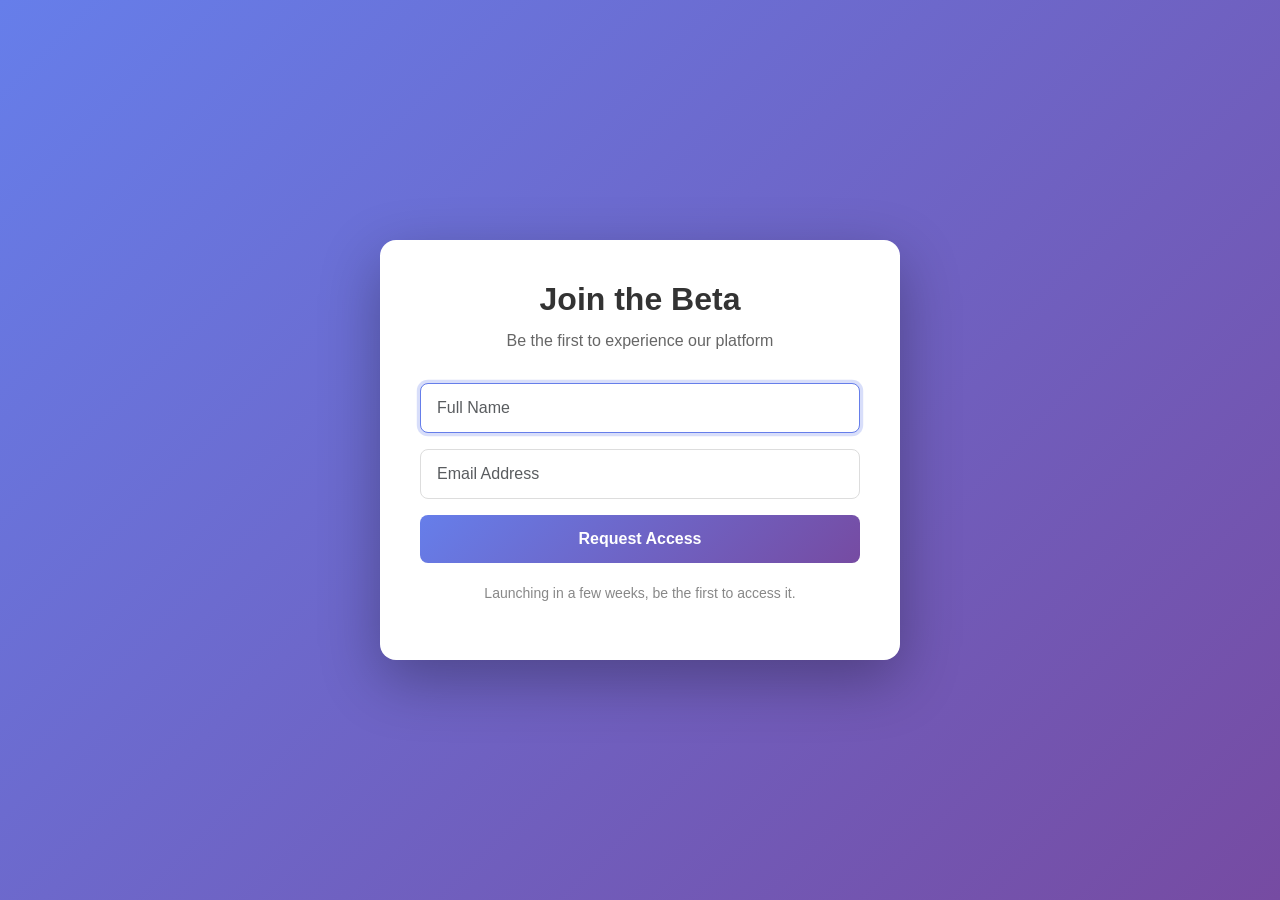
==== index.html @ 766ef3e8 "added the ability to submit a form" ====
<!DOCTYPE html>
<html lang="en">
<head>
    <meta charset="UTF-8">
    <meta name="viewport" content="width=device-width, initial-scale=1.0">
    <title>Join Beta - Xokoro</title>
    
    <!-- Bootstrap CSS CDN -->
    <link href="https://cdn.jsdelivr.net/npm/bootstrap@5.3.2/dist/css/bootstrap.min.css" rel="stylesheet" integrity="sha384-T3c6CoIi6uLrA9TneNEoa7RxnatzjcDSCmG1MXxSR1GAsXEV/Dwwykc2MPK8M2HN" crossorigin="anonymous">
    
    <!-- Custom SCSS (compile to CSS first) -->
    <link href="scss/xokoro.css" rel="stylesheet">
</head>
<body>
    <div class="subscription-container">
        <div class="subscription-header">
            <h1>Join the Beta</h1>
            <p>Be the first to experience our platform</p>
        </div>
        
        <!-- Form Section -->
        <div id="formSection">
            <form id="subscriptionForm">
                <div class="mb-3">
                    <input 
                        type="text" 
                        class="form-control" 
                        id="fullName" 
                        name="fullName" 
                        placeholder="Full Name" 
                        required
                        aria-label="Full name">
                </div>
                
                <div class="mb-3">
                    <input 
                        type="email" 
                        class="form-control" 
                        id="email" 
                        name="email" 
                        placeholder="Email Address" 
                        required
                        aria-label="Email address">
                </div>
                
                <!-- Hidden fields for derived data -->
                <input type="hidden" id="location" name="location" value="Unknown">
                <input type="hidden" id="browser" name="browser" value="">
                <input type="hidden" id="device" name="device" value="">
                
                <button type="submit" class="btn btn-primary" id="submitBtn">
                    <span id="btnText">Request Access</span>
                    <span id="btnSpinner" class="spinner-border spinner-border-sm d-none" role="status" aria-hidden="true"></span>
                </button>
                
                <p class="hint">Launching in a few weeks, be the first to access it.</p>
            </form>
        </div>
        
        <!-- Success Message Section -->
        <div id="successSection" class="success-message">
            <h2>✓ You're In!</h2>
            <p>Thanks for joining the beta. We'll send you an email when we launch.</p>
        </div>
    </div>

    <!-- Bootstrap Bundle JS CDN -->
    <script src="https://cdn.jsdelivr.net/npm/bootstrap@5.3.2/dist/js/bootstrap.bundle.min.js" integrity="sha384-C6RzsynM9kWDrMNeT87bh95OGNyZPhcTNXj1NW7RuBCsyN/o0jlpcV8Qyq46cDfL" crossorigin="anonymous"></script>
    
    <!-- Custom JS -->
    <script src="js/subscription.js"></script>
</body>
</html>
---- scss/xokoro.css ----
body {
  font-family: -apple-system, BlinkMacSystemFont, "Segoe UI", Roboto, "Helvetica Neue", Arial, sans-serif;
  background: linear-gradient(135deg, #667eea 0%, #764ba2 100%);
  min-height: 100vh;
  display: flex;
  align-items: center;
  justify-content: center;
  padding: 20px;
}

.subscription-container {
  background: #fff;
  border-radius: 16px;
  box-shadow: 0 20px 60px rgba(0, 0, 0, 0.3);
  max-width: 520px;
  width: 100%;
  padding: 40px;
}

.subscription-header {
  text-align: center;
  margin-bottom: 30px;
}
.subscription-header h1 {
  font-size: 32px;
  font-weight: 700;
  margin-bottom: 10px;
  color: #333;
}
.subscription-header p {
  color: #666;
  font-size: 16px;
}

.form-control {
  padding: 12px 16px;
  font-size: 16px;
  border-radius: 8px;
  border: 1px solid #ddd;
  transition: border-color 0.2s;
}
.form-control:focus {
  border-color: #667eea;
  box-shadow: 0 0 0 0.2rem rgba(102, 126, 234, 0.25);
}

.btn-primary {
  background: linear-gradient(135deg, #667eea 0%, #764ba2 100%);
  border: none;
  padding: 12px 24px;
  font-size: 16px;
  font-weight: 600;
  border-radius: 8px;
  width: 100%;
  transition: transform 0.2s, box-shadow 0.2s;
}
.btn-primary:hover {
  transform: translateY(-2px);
  box-shadow: 0 10px 20px rgba(102, 126, 234, 0.3);
  background: linear-gradient(135deg, #667eea 0%, #764ba2 100%);
}
.btn-primary:disabled {
  opacity: 0.6;
  transform: none;
}

.hint {
  text-align: center;
  color: #888;
  font-size: 14px;
  margin-top: 20px;
}

.success-message {
  display: none;
  text-align: center;
  padding: 20px;
}
.success-message.show {
  display: block;
}
.success-message h2 {
  color: #28a745;
  font-size: 28px;
  margin-bottom: 10px;
}
.success-message p {
  color: #666;
  font-size: 16px;
}

.spinner-border-sm {
  width: 1rem;
  height: 1rem;
  border-width: 0.15em;
}

/*# sourceMappingURL=xokoro.css.map */
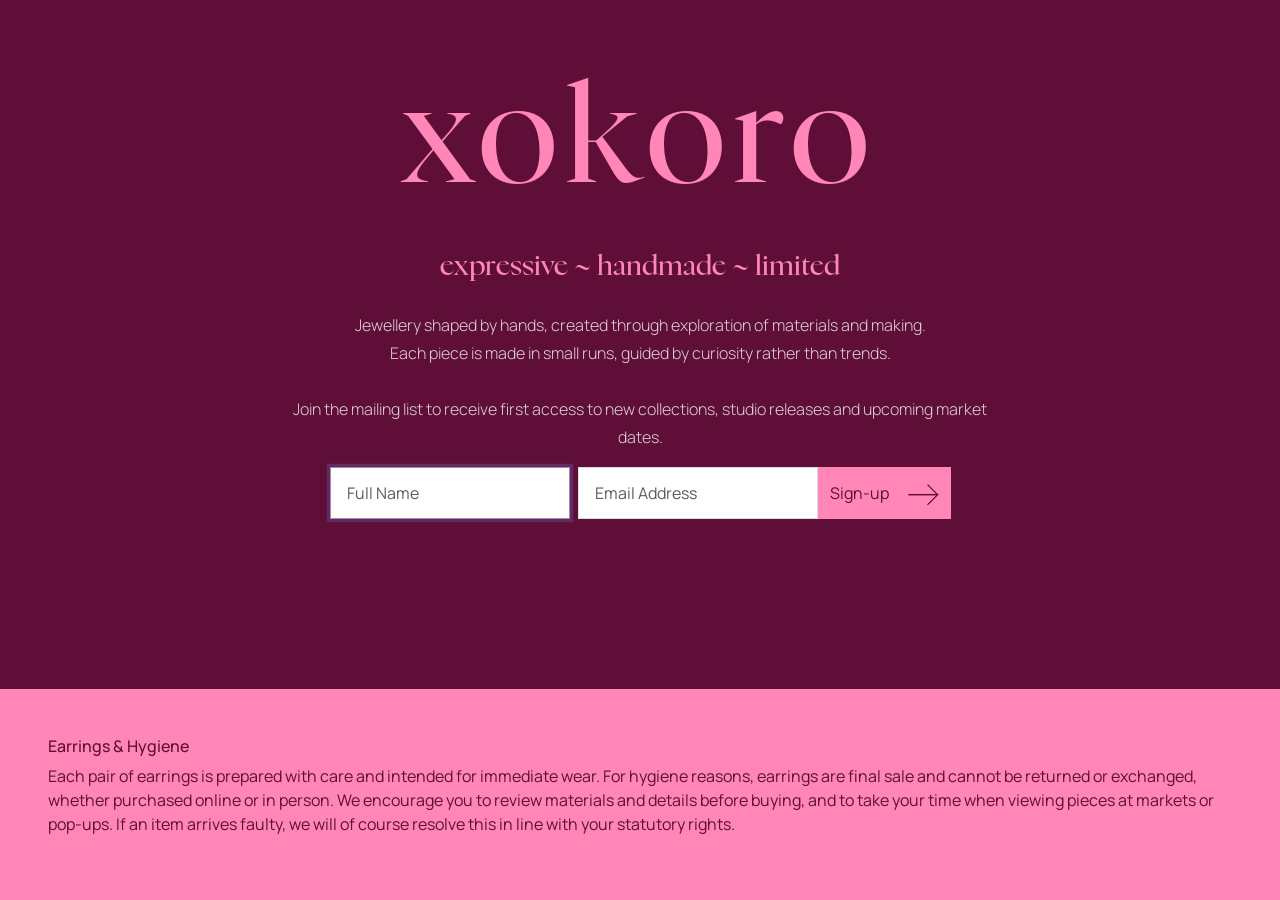
==== commit 81a09e75: "Xokoro.com Waiting List" ====
--- a/index.html
+++ b/index.html
@@ -4,70 +4,97 @@
     <meta charset="UTF-8">
     <meta name="viewport" content="width=device-width, initial-scale=1.0">
     <title>Join Beta - Xokoro</title>
-    
+
     <!-- Bootstrap CSS CDN -->
-    <link href="https://cdn.jsdelivr.net/npm/bootstrap@5.3.2/dist/css/bootstrap.min.css" rel="stylesheet" integrity="sha384-T3c6CoIi6uLrA9TneNEoa7RxnatzjcDSCmG1MXxSR1GAsXEV/Dwwykc2MPK8M2HN" crossorigin="anonymous">
-    
+    <!--    <link href="https://cdn.jsdelivr.net/npm/bootstrap@5.3.2/dist/css/bootstrap.min.css" rel="stylesheet" integrity="sha384-T3c6CoIi6uLrA9TneNEoa7RxnatzjcDSCmG1MXxSR1GAsXEV/Dwwykc2MPK8M2HN" crossorigin="anonymous">-->
+
     <!-- Custom SCSS (compile to CSS first) -->
     <link href="scss/xokoro.css" rel="stylesheet">
 </head>
 <body>
-    <div class="subscription-container">
-        <div class="subscription-header">
-            <h1>Join the Beta</h1>
-            <p>Be the first to experience our platform</p>
+<div class="content">
+
+
+    <div class="info-form d-flex flex-column align-items-center">
+        <div class="info-group">
+            <h1 class="title">xokoro</h1>
+            <h3 class="subtitle">expressive ~ handmade ~ limited</h3>
+            <p class="lead">
+                Jewellery shaped by hands, created through exploration of materials and making.
+                <br> Each piece is made in small runs, guided by curiosity rather than trends.
+                <br>
+                <br>
+                Join the mailing list to receive first access to new collections, studio releases and upcoming
+                market dates.
+            </p>
         </div>
-        
+
         <!-- Form Section -->
         <div id="formSection">
-            <form id="subscriptionForm">
-                <div class="mb-3">
-                    <input 
-                        type="text" 
-                        class="form-control" 
-                        id="fullName" 
-                        name="fullName" 
-                        placeholder="Full Name" 
+            <form id="subscriptionForm" class="form-elements">
+                <input
+                        type="text"
+                        class="form-control name-control"
+                        id="fullName"
+                        name="fullName"
+                        placeholder="Full Name"
                         required
                         aria-label="Full name">
+
+                <div class=" email-control">
+                    <input
+                            type="email"
+                            class="form-control"
+                            id="email"
+                            name="email"
+                            placeholder="Email Address"
+                            required
+                            aria-label="Email address">
+                    <button type="submit" class="btn btn-primary" id="submitBtn">
+                        <span id="btnText" class="me-3">Sign-up</span>
+                        <svg width="31" height="22" viewBox="0 0 31 22" fill="none" xmlns="http://www.w3.org/2000/svg">
+                            <path d="M29.6375 10.483H0.5V10.9249H29.6375V10.483Z" fill="#5F0E38" stroke="#5F0E38"/>
+                            <path d="M19.9474 20.707L19.6344 20.3941L29.3244 10.704L19.6344 1.02001L19.9474 0.707031L29.9504 10.704L19.9474 20.707Z" fill="#5F0E38" stroke="#5F0E38"/>
+                        </svg>
+
+                        <span id="btnSpinner" class="spinner-border spinner-border-sm d-none" role="status"
+                              aria-hidden="true"></span>
+                    </button>
                 </div>
-                
-                <div class="mb-3">
-                    <input 
-                        type="email" 
-                        class="form-control" 
-                        id="email" 
-                        name="email" 
-                        placeholder="Email Address" 
-                        required
-                        aria-label="Email address">
-                </div>
-                
+
+
                 <!-- Hidden fields for derived data -->
                 <input type="hidden" id="location" name="location" value="Unknown">
                 <input type="hidden" id="browser" name="browser" value="">
                 <input type="hidden" id="device" name="device" value="">
-                
-                <button type="submit" class="btn btn-primary" id="submitBtn">
-                    <span id="btnText">Request Access</span>
-                    <span id="btnSpinner" class="spinner-border spinner-border-sm d-none" role="status" aria-hidden="true"></span>
-                </button>
-                
-                <p class="hint">Launching in a few weeks, be the first to access it.</p>
+
+
             </form>
-        </div>
-        
-        <!-- Success Message Section -->
-        <div id="successSection" class="success-message">
-            <h2>✓ You're In!</h2>
-            <p>Thanks for joining the beta. We'll send you an email when we launch.</p>
         </div>
     </div>
 
-    <!-- Bootstrap Bundle JS CDN -->
-    <script src="https://cdn.jsdelivr.net/npm/bootstrap@5.3.2/dist/js/bootstrap.bundle.min.js" integrity="sha384-C6RzsynM9kWDrMNeT87bh95OGNyZPhcTNXj1NW7RuBCsyN/o0jlpcV8Qyq46cDfL" crossorigin="anonymous"></script>
-    
-    <!-- Custom JS -->
-    <script src="js/subscription.js"></script>
+    <div class="banner">
+        <h6> Earrings & Hygiene</h6>
+        <p>
+            Each pair of earrings is prepared with care and intended for immediate wear. For hygiene reasons, earrings
+            are final sale and cannot be returned or exchanged, whether purchased online or in person. We encourage you
+            to review materials and details before buying, and to take your time when viewing pieces at markets or
+            pop-ups. If an item arrives faulty, we will of course resolve this in line with your statutory rights.
+        </p>
+    </div>
+
+    <!-- Success Message Section -->
+    <div id="successSection" class="success-message">
+        <h2>✓ You're in!</h2>
+    </div>
+</div>
+
+<!-- Bootstrap Bundle JS CDN -->
+<script src="https://cdn.jsdelivr.net/npm/bootstrap@5.3.2/dist/js/bootstrap.bundle.min.js"
+        integrity="sha384-C6RzsynM9kWDrMNeT87bh95OGNyZPhcTNXj1NW7RuBCsyN/o0jlpcV8Qyq46cDfL"
+        crossorigin="anonymous"></script>
+
+<!-- Custom JS -->
+<script src="js/subscription.js"></script>
 </body>
 </html>
--- a/scss/xokoro.css
+++ b/scss/xokoro.css
@@ -1,64 +1,12086 @@
+@charset "UTF-8";
+@import url("https://fonts.googleapis.com/css2?family=Manrope:wght@200..800&display=swap");
+@font-face {
+  font-family: "NyghtSerif";
+  src: url("../assets/font/NyghtSerif-Light.woff2") format("woff2"), url("../assets/font/NyghtSerif-Light.woff") format("woff");
+  font-weight: 300;
+  font-style: normal;
+  font-display: swap;
+}
+@font-face {
+  font-family: "NyghtSerif";
+  src: url("../assets/font/NyghtSerif-LightItalic.woff2") format("woff2"), url("../assets/font/NyghtSerif-LightItalic.woff") format("woff");
+  font-weight: 300;
+  font-style: italic;
+  font-display: swap;
+}
+@font-face {
+  font-family: "NyghtSerif";
+  src: url("../assets/font/NyghtSerif-Regular.woff2") format("woff2"), url("../assets/font/NyghtSerif-Regular.woff") format("woff");
+  font-weight: 400;
+  font-style: normal;
+  font-display: swap;
+}
+@font-face {
+  font-family: "NyghtSerif";
+  src: url("../assets/font/NyghtSerif-RegularItalic.woff2") format("woff2"), url("../assets/font/NyghtSerif-RegularItalic.woff") format("woff");
+  font-weight: 400;
+  font-style: italic;
+  font-display: swap;
+}
+@font-face {
+  font-family: "NyghtSerif";
+  src: url("../assets/font/NyghtSerif-Medium.woff2") format("woff2"), url("../assets/font/NyghtSerif-Medium.woff") format("woff");
+  font-weight: 500;
+  font-style: normal;
+  font-display: swap;
+}
+@font-face {
+  font-family: "NyghtSerif";
+  src: url("../assets/font/NyghtSerif-MediumItalic.woff2") format("woff2"), url("../assets/font/NyghtSerif-MediumItalic.woff") format("woff");
+  font-weight: 500;
+  font-style: italic;
+  font-display: swap;
+}
+@font-face {
+  font-family: "NyghtSerif";
+  src: url("../assets/font/NyghtSerif-Bold.woff2") format("woff2"), url("../assets/font/NyghtSerif-Bold.woff") format("woff");
+  font-weight: 700;
+  font-style: normal;
+  font-display: swap;
+}
+@font-face {
+  font-family: "NyghtSerif";
+  src: url("../assets/font/NyghtSerif-BoldItalic.woff2") format("woff2"), url("../assets/font/NyghtSerif-BoldItalic.woff") format("woff");
+  font-weight: 700;
+  font-style: italic;
+  font-display: swap;
+}
+@font-face {
+  font-family: "NyghtSerif";
+  src: url("../assets/font/NyghtSerif-Dark.woff2") format("woff2"), url("../assets/font/NyghtSerif-Dark.woff") format("woff");
+  font-weight: 900;
+  font-style: normal;
+  font-display: swap;
+}
+@font-face {
+  font-family: "NyghtSerif";
+  src: url("../assets/font/NyghtSerif-DarkItalic.woff2") format("woff2"), url("../assets/font/NyghtSerif-DarkItalic.woff") format("woff");
+  font-weight: 900;
+  font-style: italic;
+  font-display: swap;
+}
+.font-nyght, .hero-title {
+  font-family: "NyghtSerif", serif;
+}
+
+.font-light {
+  font-weight: 300;
+}
+
+.font-regular {
+  font-weight: 400;
+}
+
+.font-medium {
+  font-weight: 500;
+}
+
+.font-bold {
+  font-weight: 700;
+}
+
+.font-dark, .hero-title {
+  font-weight: 900;
+}
+
+.font-italic {
+  font-style: italic;
+}
+
+h1, .h1 {
+  font-family: "NyghtSerif", sans-serif;
+  font-weight: 900;
+  font-style: normal;
+  font-size: 2.5rem;
+  line-height: 1.2;
+}
+
+h2, .h2 {
+  font-family: "NyghtSerif", sans-serif;
+  font-weight: 700;
+  font-style: normal;
+  font-size: 2rem;
+}
+
+h3, .h3 {
+  font-family: "NyghtSerif", sans-serif;
+  font-weight: 500;
+  font-style: normal;
+  font-size: 1.75rem;
+}
+
+h4, .h4 {
+  font-family: "NyghtSerif", sans-serif;
+  font-weight: 400;
+  font-style: normal;
+  font-size: 1.5rem;
+}
+
+/*// Paragraph variations
+p {
+  @include nyght-regular();
+
+  &.lead {
+    @include nyght-light();
+    font-size: 1.25rem;
+  }
+
+  &.emphasis {
+    @include nyght-medium();
+  }
+}*/
+blockquote {
+  font-family: "NyghtSerif", sans-serif;
+  font-weight: 300;
+  font-style: italic;
+  font-size: 1.125rem;
+}
+blockquote cite {
+  font-family: "NyghtSerif", sans-serif;
+  font-weight: 500;
+  font-style: normal;
+  font-size: 0.875rem;
+}
+
+.hero-title {
+  font-size: 3rem;
+}
+
+.custom-text {
+  font-family: "NyghtSerif", serif;
+  font-weight: 500;
+  font-style: normal;
+}
+
+@media (min-width: 768px) {
+  h1, .h1 {
+    font-weight: 900;
+  }
+}
+/*!
+ * Bootstrap  v5.3.8 (https://getbootstrap.com/)
+ * Copyright 2011-2025 The Bootstrap Authors
+ * Licensed under MIT (https://github.com/twbs/bootstrap/blob/main/LICENSE)
+ */
+:root,
+[data-bs-theme=light] {
+  --bs-blue: #0d6efd;
+  --bs-indigo: #6610f2;
+  --bs-purple: #6f42c1;
+  --bs-pink: #d63384;
+  --bs-red: #dc3545;
+  --bs-orange: #fd7e14;
+  --bs-yellow: #ffc107;
+  --bs-green: #198754;
+  --bs-teal: #20c997;
+  --bs-cyan: #0dcaf0;
+  --bs-black: #000;
+  --bs-white: #fff;
+  --bs-gray: #6c757d;
+  --bs-gray-dark: #343a40;
+  --bs-gray-100: #f8f9fa;
+  --bs-gray-200: #e9ecef;
+  --bs-gray-300: #dee2e6;
+  --bs-gray-400: #ced4da;
+  --bs-gray-500: #adb5bd;
+  --bs-gray-600: #6c757d;
+  --bs-gray-700: #495057;
+  --bs-gray-800: #343a40;
+  --bs-gray-900: #212529;
+  --bs-primary: #5f0e38;
+  --bs-secondary: #FF86B7;
+  --bs-success: #198754;
+  --bs-info: #0dcaf0;
+  --bs-warning: #ffc107;
+  --bs-danger: #dc3545;
+  --bs-light: #f8f9fa;
+  --bs-dark: #212529;
+  --bs-primary-rgb: 95, 14, 56;
+  --bs-secondary-rgb: 255, 134, 183;
+  --bs-success-rgb: 25, 135, 84;
+  --bs-info-rgb: 13, 202, 240;
+  --bs-warning-rgb: 255, 193, 7;
+  --bs-danger-rgb: 220, 53, 69;
+  --bs-light-rgb: 248, 249, 250;
+  --bs-dark-rgb: 33, 37, 41;
+  --bs-primary-text-emphasis: #260616;
+  --bs-secondary-text-emphasis: #663649;
+  --bs-success-text-emphasis: #0a3622;
+  --bs-info-text-emphasis: #055160;
+  --bs-warning-text-emphasis: #664d03;
+  --bs-danger-text-emphasis: #58151c;
+  --bs-light-text-emphasis: #495057;
+  --bs-dark-text-emphasis: #495057;
+  --bs-primary-bg-subtle: #dfcfd7;
+  --bs-secondary-bg-subtle: #ffe7f1;
+  --bs-success-bg-subtle: #d1e7dd;
+  --bs-info-bg-subtle: #cff4fc;
+  --bs-warning-bg-subtle: #fff3cd;
+  --bs-danger-bg-subtle: #f8d7da;
+  --bs-light-bg-subtle: #fcfcfd;
+  --bs-dark-bg-subtle: #ced4da;
+  --bs-primary-border-subtle: #bf9faf;
+  --bs-secondary-border-subtle: #ffcfe2;
+  --bs-success-border-subtle: #a3cfbb;
+  --bs-info-border-subtle: #9eeaf9;
+  --bs-warning-border-subtle: #ffe69c;
+  --bs-danger-border-subtle: #f1aeb5;
+  --bs-light-border-subtle: #e9ecef;
+  --bs-dark-border-subtle: #adb5bd;
+  --bs-white-rgb: 255, 255, 255;
+  --bs-black-rgb: 0, 0, 0;
+  --bs-font-sans-serif: system-ui, -apple-system, "Segoe UI", Roboto, "Helvetica Neue", "Noto Sans", "Liberation Sans", Arial, sans-serif, "Apple Color Emoji", "Segoe UI Emoji", "Segoe UI Symbol", "Noto Color Emoji";
+  --bs-font-monospace: SFMono-Regular, Menlo, Monaco, Consolas, "Liberation Mono", "Courier New", monospace;
+  --bs-gradient: linear-gradient(180deg, rgba(255, 255, 255, 0.15), rgba(255, 255, 255, 0));
+  --bs-body-font-family: var(--bs-font-sans-serif);
+  --bs-body-font-size: 1rem;
+  --bs-body-font-weight: 400;
+  --bs-body-line-height: 1.5;
+  --bs-body-color: #212529;
+  --bs-body-color-rgb: 33, 37, 41;
+  --bs-body-bg: #fff;
+  --bs-body-bg-rgb: 255, 255, 255;
+  --bs-emphasis-color: #000;
+  --bs-emphasis-color-rgb: 0, 0, 0;
+  --bs-secondary-color: rgba(33, 37, 41, 0.75);
+  --bs-secondary-color-rgb: 33, 37, 41;
+  --bs-secondary-bg: #e9ecef;
+  --bs-secondary-bg-rgb: 233, 236, 239;
+  --bs-tertiary-color: rgba(33, 37, 41, 0.5);
+  --bs-tertiary-color-rgb: 33, 37, 41;
+  --bs-tertiary-bg: #f8f9fa;
+  --bs-tertiary-bg-rgb: 248, 249, 250;
+  --bs-heading-color: inherit;
+  --bs-link-color: #5f0e38;
+  --bs-link-color-rgb: 95, 14, 56;
+  --bs-link-decoration: underline;
+  --bs-link-hover-color: #4c0b2d;
+  --bs-link-hover-color-rgb: 76, 11, 45;
+  --bs-code-color: #d63384;
+  --bs-highlight-color: #212529;
+  --bs-highlight-bg: #fff3cd;
+  --bs-border-width: 1px;
+  --bs-border-style: solid;
+  --bs-border-color: #ddd;
+  --bs-border-color-translucent: rgba(0, 0, 0, 0.175);
+  --bs-border-radius: 0.375rem;
+  --bs-border-radius-sm: 0.25rem;
+  --bs-border-radius-lg: 0.5rem;
+  --bs-border-radius-xl: 1rem;
+  --bs-border-radius-xxl: 2rem;
+  --bs-border-radius-2xl: var(--bs-border-radius-xxl);
+  --bs-border-radius-pill: 50rem;
+  --bs-box-shadow: 0 0.5rem 1rem rgba(0, 0, 0, 0.15);
+  --bs-box-shadow-sm: 0 0.125rem 0.25rem rgba(0, 0, 0, 0.075);
+  --bs-box-shadow-lg: 0 1rem 3rem rgba(0, 0, 0, 0.175);
+  --bs-box-shadow-inset: inset 0 1px 2px rgba(0, 0, 0, 0.075);
+  --bs-focus-ring-width: 0.25rem;
+  --bs-focus-ring-opacity: 0.25;
+  --bs-focus-ring-color: rgba(95, 14, 56, 0.25);
+  --bs-form-valid-color: #198754;
+  --bs-form-valid-border-color: #198754;
+  --bs-form-invalid-color: #dc3545;
+  --bs-form-invalid-border-color: #dc3545;
+}
+
+[data-bs-theme=dark] {
+  color-scheme: dark;
+  --bs-body-color: #dee2e6;
+  --bs-body-color-rgb: 222, 226, 230;
+  --bs-body-bg: #212529;
+  --bs-body-bg-rgb: 33, 37, 41;
+  --bs-emphasis-color: #fff;
+  --bs-emphasis-color-rgb: 255, 255, 255;
+  --bs-secondary-color: rgba(222, 226, 230, 0.75);
+  --bs-secondary-color-rgb: 222, 226, 230;
+  --bs-secondary-bg: #343a40;
+  --bs-secondary-bg-rgb: 52, 58, 64;
+  --bs-tertiary-color: rgba(222, 226, 230, 0.5);
+  --bs-tertiary-color-rgb: 222, 226, 230;
+  --bs-tertiary-bg: #2b3035;
+  --bs-tertiary-bg-rgb: 43, 48, 53;
+  --bs-primary-text-emphasis: #9f6e88;
+  --bs-secondary-text-emphasis: #ffb6d4;
+  --bs-success-text-emphasis: #75b798;
+  --bs-info-text-emphasis: #6edff6;
+  --bs-warning-text-emphasis: #ffda6a;
+  --bs-danger-text-emphasis: #ea868f;
+  --bs-light-text-emphasis: #f8f9fa;
+  --bs-dark-text-emphasis: #dee2e6;
+  --bs-primary-bg-subtle: #13030b;
+  --bs-secondary-bg-subtle: #331b25;
+  --bs-success-bg-subtle: #051b11;
+  --bs-info-bg-subtle: #032830;
+  --bs-warning-bg-subtle: #332701;
+  --bs-danger-bg-subtle: #2c0b0e;
+  --bs-light-bg-subtle: #343a40;
+  --bs-dark-bg-subtle: #1a1d20;
+  --bs-primary-border-subtle: #390822;
+  --bs-secondary-border-subtle: #99506e;
+  --bs-success-border-subtle: #0f5132;
+  --bs-info-border-subtle: #087990;
+  --bs-warning-border-subtle: #997404;
+  --bs-danger-border-subtle: #842029;
+  --bs-light-border-subtle: #495057;
+  --bs-dark-border-subtle: #343a40;
+  --bs-heading-color: inherit;
+  --bs-link-color: #9f6e88;
+  --bs-link-hover-color: #b28ba0;
+  --bs-link-color-rgb: 159, 110, 136;
+  --bs-link-hover-color-rgb: 178, 139, 160;
+  --bs-code-color: #e685b5;
+  --bs-highlight-color: #dee2e6;
+  --bs-highlight-bg: #664d03;
+  --bs-border-color: #495057;
+  --bs-border-color-translucent: rgba(255, 255, 255, 0.15);
+  --bs-form-valid-color: #75b798;
+  --bs-form-valid-border-color: #75b798;
+  --bs-form-invalid-color: #ea868f;
+  --bs-form-invalid-border-color: #ea868f;
+}
+
+*,
+*::before,
+*::after {
+  box-sizing: border-box;
+}
+
+@media (prefers-reduced-motion: no-preference) {
+  :root {
+    scroll-behavior: smooth;
+  }
+}
+
 body {
-  font-family: -apple-system, BlinkMacSystemFont, "Segoe UI", Roboto, "Helvetica Neue", Arial, sans-serif;
-  background: linear-gradient(135deg, #667eea 0%, #764ba2 100%);
-  min-height: 100vh;
+  margin: 0;
+  font-family: var(--bs-body-font-family);
+  font-size: var(--bs-body-font-size);
+  font-weight: var(--bs-body-font-weight);
+  line-height: var(--bs-body-line-height);
+  color: var(--bs-body-color);
+  text-align: var(--bs-body-text-align);
+  background-color: var(--bs-body-bg);
+  -webkit-text-size-adjust: 100%;
+  -webkit-tap-highlight-color: rgba(0, 0, 0, 0);
+}
+
+hr {
+  margin: 1rem 0;
+  color: inherit;
+  border: 0;
+  border-top: var(--bs-border-width) solid;
+  opacity: 0.25;
+}
+
+h6, .h6, h5, .h5, h4, .h4, h3, .h3, h2, .h2, h1, .h1 {
+  margin-top: 0;
+  margin-bottom: 0.5rem;
+  font-weight: 500;
+  line-height: 1.2;
+  color: var(--bs-heading-color);
+}
+
+h1, .h1 {
+  font-size: calc(1.375rem + 1.5vw);
+}
+@media (min-width: 1200px) {
+  h1, .h1 {
+    font-size: 2.5rem;
+  }
+}
+
+h2, .h2 {
+  font-size: calc(1.325rem + 0.9vw);
+}
+@media (min-width: 1200px) {
+  h2, .h2 {
+    font-size: 2rem;
+  }
+}
+
+h3, .h3 {
+  font-size: calc(1.3rem + 0.6vw);
+}
+@media (min-width: 1200px) {
+  h3, .h3 {
+    font-size: 1.75rem;
+  }
+}
+
+h4, .h4 {
+  font-size: calc(1.275rem + 0.3vw);
+}
+@media (min-width: 1200px) {
+  h4, .h4 {
+    font-size: 1.5rem;
+  }
+}
+
+h5, .h5 {
+  font-size: 1.25rem;
+}
+
+h6, .h6 {
+  font-size: 1rem;
+}
+
+p {
+  margin-top: 0;
+  margin-bottom: 1rem;
+}
+
+abbr[title] {
+  text-decoration: underline dotted;
+  cursor: help;
+  text-decoration-skip-ink: none;
+}
+
+address {
+  margin-bottom: 1rem;
+  font-style: normal;
+  line-height: inherit;
+}
+
+ol,
+ul {
+  padding-left: 2rem;
+}
+
+ol,
+ul,
+dl {
+  margin-top: 0;
+  margin-bottom: 1rem;
+}
+
+ol ol,
+ul ul,
+ol ul,
+ul ol {
+  margin-bottom: 0;
+}
+
+dt {
+  font-weight: 700;
+}
+
+dd {
+  margin-bottom: 0.5rem;
+  margin-left: 0;
+}
+
+blockquote {
+  margin: 0 0 1rem;
+}
+
+b,
+strong {
+  font-weight: bolder;
+}
+
+small, .small {
+  font-size: 0.875em;
+}
+
+mark, .mark {
+  padding: 0.1875em;
+  color: var(--bs-highlight-color);
+  background-color: var(--bs-highlight-bg);
+}
+
+sub,
+sup {
+  position: relative;
+  font-size: 0.75em;
+  line-height: 0;
+  vertical-align: baseline;
+}
+
+sub {
+  bottom: -0.25em;
+}
+
+sup {
+  top: -0.5em;
+}
+
+a {
+  color: rgba(var(--bs-link-color-rgb), var(--bs-link-opacity, 1));
+  text-decoration: underline;
+}
+a:hover {
+  --bs-link-color-rgb: var(--bs-link-hover-color-rgb);
+}
+
+a:not([href]):not([class]), a:not([href]):not([class]):hover {
+  color: inherit;
+  text-decoration: none;
+}
+
+pre,
+code,
+kbd,
+samp {
+  font-family: var(--bs-font-monospace);
+  font-size: 1em;
+}
+
+pre {
+  display: block;
+  margin-top: 0;
+  margin-bottom: 1rem;
+  overflow: auto;
+  font-size: 0.875em;
+}
+pre code {
+  font-size: inherit;
+  color: inherit;
+  word-break: normal;
+}
+
+code {
+  font-size: 0.875em;
+  color: var(--bs-code-color);
+  word-wrap: break-word;
+}
+a > code {
+  color: inherit;
+}
+
+kbd {
+  padding: 0.1875rem 0.375rem;
+  font-size: 0.875em;
+  color: var(--bs-body-bg);
+  background-color: var(--bs-body-color);
+  border-radius: 0.25rem;
+}
+kbd kbd {
+  padding: 0;
+  font-size: 1em;
+}
+
+figure {
+  margin: 0 0 1rem;
+}
+
+img,
+svg {
+  vertical-align: middle;
+}
+
+table {
+  caption-side: bottom;
+  border-collapse: collapse;
+}
+
+caption {
+  padding-top: 0.5rem;
+  padding-bottom: 0.5rem;
+  color: var(--bs-secondary-color);
+  text-align: left;
+}
+
+th {
+  text-align: inherit;
+  text-align: -webkit-match-parent;
+}
+
+thead,
+tbody,
+tfoot,
+tr,
+td,
+th {
+  border-color: inherit;
+  border-style: solid;
+  border-width: 0;
+}
+
+label {
+  display: inline-block;
+}
+
+button {
+  border-radius: 0;
+}
+
+button:focus:not(:focus-visible) {
+  outline: 0;
+}
+
+input,
+button,
+select,
+optgroup,
+textarea {
+  margin: 0;
+  font-family: inherit;
+  font-size: inherit;
+  line-height: inherit;
+}
+
+button,
+select {
+  text-transform: none;
+}
+
+[role=button] {
+  cursor: pointer;
+}
+
+select {
+  word-wrap: normal;
+}
+select:disabled {
+  opacity: 1;
+}
+
+[list]:not([type=date]):not([type=datetime-local]):not([type=month]):not([type=week]):not([type=time])::-webkit-calendar-picker-indicator {
+  display: none !important;
+}
+
+button,
+[type=button],
+[type=reset],
+[type=submit] {
+  -webkit-appearance: button;
+}
+button:not(:disabled),
+[type=button]:not(:disabled),
+[type=reset]:not(:disabled),
+[type=submit]:not(:disabled) {
+  cursor: pointer;
+}
+
+::-moz-focus-inner {
+  padding: 0;
+  border-style: none;
+}
+
+textarea {
+  resize: vertical;
+}
+
+fieldset {
+  min-width: 0;
+  padding: 0;
+  margin: 0;
+  border: 0;
+}
+
+legend {
+  float: left;
+  width: 100%;
+  padding: 0;
+  margin-bottom: 0.5rem;
+  line-height: inherit;
+  font-size: calc(1.275rem + 0.3vw);
+}
+@media (min-width: 1200px) {
+  legend {
+    font-size: 1.5rem;
+  }
+}
+legend + * {
+  clear: left;
+}
+
+::-webkit-datetime-edit-fields-wrapper,
+::-webkit-datetime-edit-text,
+::-webkit-datetime-edit-minute,
+::-webkit-datetime-edit-hour-field,
+::-webkit-datetime-edit-day-field,
+::-webkit-datetime-edit-month-field,
+::-webkit-datetime-edit-year-field {
+  padding: 0;
+}
+
+::-webkit-inner-spin-button {
+  height: auto;
+}
+
+[type=search] {
+  -webkit-appearance: textfield;
+  outline-offset: -2px;
+}
+[type=search]::-webkit-search-cancel-button {
+  cursor: pointer;
+  filter: grayscale(1);
+}
+
+/* rtl:raw:
+[type="tel"],
+[type="url"],
+[type="email"],
+[type="number"] {
+  direction: ltr;
+}
+*/
+::-webkit-search-decoration {
+  -webkit-appearance: none;
+}
+
+::-webkit-color-swatch-wrapper {
+  padding: 0;
+}
+
+::file-selector-button {
+  font: inherit;
+  -webkit-appearance: button;
+}
+
+output {
+  display: inline-block;
+}
+
+iframe {
+  border: 0;
+}
+
+summary {
+  display: list-item;
+  cursor: pointer;
+}
+
+progress {
+  vertical-align: baseline;
+}
+
+[hidden] {
+  display: none !important;
+}
+
+.lead {
+  font-size: 1.25rem;
+  font-weight: 300;
+}
+
+.display-1 {
+  font-weight: 300;
+  line-height: 1.2;
+  font-size: calc(1.625rem + 4.5vw);
+}
+@media (min-width: 1200px) {
+  .display-1 {
+    font-size: 5rem;
+  }
+}
+
+.display-2 {
+  font-weight: 300;
+  line-height: 1.2;
+  font-size: calc(1.575rem + 3.9vw);
+}
+@media (min-width: 1200px) {
+  .display-2 {
+    font-size: 4.5rem;
+  }
+}
+
+.display-3 {
+  font-weight: 300;
+  line-height: 1.2;
+  font-size: calc(1.525rem + 3.3vw);
+}
+@media (min-width: 1200px) {
+  .display-3 {
+    font-size: 4rem;
+  }
+}
+
+.display-4 {
+  font-weight: 300;
+  line-height: 1.2;
+  font-size: calc(1.475rem + 2.7vw);
+}
+@media (min-width: 1200px) {
+  .display-4 {
+    font-size: 3.5rem;
+  }
+}
+
+.display-5 {
+  font-weight: 300;
+  line-height: 1.2;
+  font-size: calc(1.425rem + 2.1vw);
+}
+@media (min-width: 1200px) {
+  .display-5 {
+    font-size: 3rem;
+  }
+}
+
+.display-6 {
+  font-weight: 300;
+  line-height: 1.2;
+  font-size: calc(1.375rem + 1.5vw);
+}
+@media (min-width: 1200px) {
+  .display-6 {
+    font-size: 2.5rem;
+  }
+}
+
+.list-unstyled {
+  padding-left: 0;
+  list-style: none;
+}
+
+.list-inline {
+  padding-left: 0;
+  list-style: none;
+}
+
+.list-inline-item {
+  display: inline-block;
+}
+.list-inline-item:not(:last-child) {
+  margin-right: 0.5rem;
+}
+
+.initialism {
+  font-size: 0.875em;
+  text-transform: uppercase;
+}
+
+.blockquote {
+  margin-bottom: 1rem;
+  font-size: 1.25rem;
+}
+.blockquote > :last-child {
+  margin-bottom: 0;
+}
+
+.blockquote-footer {
+  margin-top: -1rem;
+  margin-bottom: 1rem;
+  font-size: 0.875em;
+  color: #6c757d;
+}
+.blockquote-footer::before {
+  content: "— ";
+}
+
+.img-fluid {
+  max-width: 100%;
+  height: auto;
+}
+
+.img-thumbnail {
+  padding: 0.25rem;
+  background-color: var(--bs-body-bg);
+  border: var(--bs-border-width) solid var(--bs-border-color);
+  border-radius: var(--bs-border-radius);
+  max-width: 100%;
+  height: auto;
+}
+
+.figure {
+  display: inline-block;
+}
+
+.figure-img {
+  margin-bottom: 0.5rem;
+  line-height: 1;
+}
+
+.figure-caption {
+  font-size: 0.875em;
+  color: var(--bs-secondary-color);
+}
+
+.container,
+.container-fluid,
+.container-xxl,
+.container-xl,
+.container-lg,
+.container-md,
+.container-sm {
+  --bs-gutter-x: 1.5rem;
+  --bs-gutter-y: 0;
+  width: 100%;
+  padding-right: calc(var(--bs-gutter-x) * 0.5);
+  padding-left: calc(var(--bs-gutter-x) * 0.5);
+  margin-right: auto;
+  margin-left: auto;
+}
+
+@media (min-width: 576px) {
+  .container-sm, .container {
+    max-width: 540px;
+  }
+}
+@media (min-width: 768px) {
+  .container-md, .container-sm, .container {
+    max-width: 720px;
+  }
+}
+@media (min-width: 992px) {
+  .container-lg, .container-md, .container-sm, .container {
+    max-width: 960px;
+  }
+}
+@media (min-width: 1200px) {
+  .container-xl, .container-lg, .container-md, .container-sm, .container {
+    max-width: 1140px;
+  }
+}
+@media (min-width: 1400px) {
+  .container-xxl, .container-xl, .container-lg, .container-md, .container-sm, .container {
+    max-width: 1320px;
+  }
+}
+:root {
+  --bs-breakpoint-xs: 0;
+  --bs-breakpoint-sm: 576px;
+  --bs-breakpoint-md: 768px;
+  --bs-breakpoint-lg: 992px;
+  --bs-breakpoint-xl: 1200px;
+  --bs-breakpoint-xxl: 1400px;
+}
+
+.row {
+  --bs-gutter-x: 1.5rem;
+  --bs-gutter-y: 0;
+  display: flex;
+  flex-wrap: wrap;
+  margin-top: calc(-1 * var(--bs-gutter-y));
+  margin-right: calc(-0.5 * var(--bs-gutter-x));
+  margin-left: calc(-0.5 * var(--bs-gutter-x));
+}
+.row > * {
+  flex-shrink: 0;
+  width: 100%;
+  max-width: 100%;
+  padding-right: calc(var(--bs-gutter-x) * 0.5);
+  padding-left: calc(var(--bs-gutter-x) * 0.5);
+  margin-top: var(--bs-gutter-y);
+}
+
+.col {
+  flex: 1 0 0;
+}
+
+.row-cols-auto > * {
+  flex: 0 0 auto;
+  width: auto;
+}
+
+.row-cols-1 > * {
+  flex: 0 0 auto;
+  width: 100%;
+}
+
+.row-cols-2 > * {
+  flex: 0 0 auto;
+  width: 50%;
+}
+
+.row-cols-3 > * {
+  flex: 0 0 auto;
+  width: 33.33333333%;
+}
+
+.row-cols-4 > * {
+  flex: 0 0 auto;
+  width: 25%;
+}
+
+.row-cols-5 > * {
+  flex: 0 0 auto;
+  width: 20%;
+}
+
+.row-cols-6 > * {
+  flex: 0 0 auto;
+  width: 16.66666667%;
+}
+
+.col-auto {
+  flex: 0 0 auto;
+  width: auto;
+}
+
+.col-1 {
+  flex: 0 0 auto;
+  width: 8.33333333%;
+}
+
+.col-2 {
+  flex: 0 0 auto;
+  width: 16.66666667%;
+}
+
+.col-3 {
+  flex: 0 0 auto;
+  width: 25%;
+}
+
+.col-4 {
+  flex: 0 0 auto;
+  width: 33.33333333%;
+}
+
+.col-5 {
+  flex: 0 0 auto;
+  width: 41.66666667%;
+}
+
+.col-6 {
+  flex: 0 0 auto;
+  width: 50%;
+}
+
+.col-7 {
+  flex: 0 0 auto;
+  width: 58.33333333%;
+}
+
+.col-8 {
+  flex: 0 0 auto;
+  width: 66.66666667%;
+}
+
+.col-9 {
+  flex: 0 0 auto;
+  width: 75%;
+}
+
+.col-10 {
+  flex: 0 0 auto;
+  width: 83.33333333%;
+}
+
+.col-11 {
+  flex: 0 0 auto;
+  width: 91.66666667%;
+}
+
+.col-12 {
+  flex: 0 0 auto;
+  width: 100%;
+}
+
+.offset-1 {
+  margin-left: 8.33333333%;
+}
+
+.offset-2 {
+  margin-left: 16.66666667%;
+}
+
+.offset-3 {
+  margin-left: 25%;
+}
+
+.offset-4 {
+  margin-left: 33.33333333%;
+}
+
+.offset-5 {
+  margin-left: 41.66666667%;
+}
+
+.offset-6 {
+  margin-left: 50%;
+}
+
+.offset-7 {
+  margin-left: 58.33333333%;
+}
+
+.offset-8 {
+  margin-left: 66.66666667%;
+}
+
+.offset-9 {
+  margin-left: 75%;
+}
+
+.offset-10 {
+  margin-left: 83.33333333%;
+}
+
+.offset-11 {
+  margin-left: 91.66666667%;
+}
+
+.g-0,
+.gx-0 {
+  --bs-gutter-x: 0;
+}
+
+.g-0,
+.gy-0 {
+  --bs-gutter-y: 0;
+}
+
+.g-1,
+.gx-1 {
+  --bs-gutter-x: 0.25rem;
+}
+
+.g-1,
+.gy-1 {
+  --bs-gutter-y: 0.25rem;
+}
+
+.g-2,
+.gx-2 {
+  --bs-gutter-x: 0.5rem;
+}
+
+.g-2,
+.gy-2 {
+  --bs-gutter-y: 0.5rem;
+}
+
+.g-3,
+.gx-3 {
+  --bs-gutter-x: 1rem;
+}
+
+.g-3,
+.gy-3 {
+  --bs-gutter-y: 1rem;
+}
+
+.g-4,
+.gx-4 {
+  --bs-gutter-x: 1.5rem;
+}
+
+.g-4,
+.gy-4 {
+  --bs-gutter-y: 1.5rem;
+}
+
+.g-5,
+.gx-5 {
+  --bs-gutter-x: 3rem;
+}
+
+.g-5,
+.gy-5 {
+  --bs-gutter-y: 3rem;
+}
+
+@media (min-width: 576px) {
+  .col-sm {
+    flex: 1 0 0;
+  }
+  .row-cols-sm-auto > * {
+    flex: 0 0 auto;
+    width: auto;
+  }
+  .row-cols-sm-1 > * {
+    flex: 0 0 auto;
+    width: 100%;
+  }
+  .row-cols-sm-2 > * {
+    flex: 0 0 auto;
+    width: 50%;
+  }
+  .row-cols-sm-3 > * {
+    flex: 0 0 auto;
+    width: 33.33333333%;
+  }
+  .row-cols-sm-4 > * {
+    flex: 0 0 auto;
+    width: 25%;
+  }
+  .row-cols-sm-5 > * {
+    flex: 0 0 auto;
+    width: 20%;
+  }
+  .row-cols-sm-6 > * {
+    flex: 0 0 auto;
+    width: 16.66666667%;
+  }
+  .col-sm-auto {
+    flex: 0 0 auto;
+    width: auto;
+  }
+  .col-sm-1 {
+    flex: 0 0 auto;
+    width: 8.33333333%;
+  }
+  .col-sm-2 {
+    flex: 0 0 auto;
+    width: 16.66666667%;
+  }
+  .col-sm-3 {
+    flex: 0 0 auto;
+    width: 25%;
+  }
+  .col-sm-4 {
+    flex: 0 0 auto;
+    width: 33.33333333%;
+  }
+  .col-sm-5 {
+    flex: 0 0 auto;
+    width: 41.66666667%;
+  }
+  .col-sm-6 {
+    flex: 0 0 auto;
+    width: 50%;
+  }
+  .col-sm-7 {
+    flex: 0 0 auto;
+    width: 58.33333333%;
+  }
+  .col-sm-8 {
+    flex: 0 0 auto;
+    width: 66.66666667%;
+  }
+  .col-sm-9 {
+    flex: 0 0 auto;
+    width: 75%;
+  }
+  .col-sm-10 {
+    flex: 0 0 auto;
+    width: 83.33333333%;
+  }
+  .col-sm-11 {
+    flex: 0 0 auto;
+    width: 91.66666667%;
+  }
+  .col-sm-12 {
+    flex: 0 0 auto;
+    width: 100%;
+  }
+  .offset-sm-0 {
+    margin-left: 0;
+  }
+  .offset-sm-1 {
+    margin-left: 8.33333333%;
+  }
+  .offset-sm-2 {
+    margin-left: 16.66666667%;
+  }
+  .offset-sm-3 {
+    margin-left: 25%;
+  }
+  .offset-sm-4 {
+    margin-left: 33.33333333%;
+  }
+  .offset-sm-5 {
+    margin-left: 41.66666667%;
+  }
+  .offset-sm-6 {
+    margin-left: 50%;
+  }
+  .offset-sm-7 {
+    margin-left: 58.33333333%;
+  }
+  .offset-sm-8 {
+    margin-left: 66.66666667%;
+  }
+  .offset-sm-9 {
+    margin-left: 75%;
+  }
+  .offset-sm-10 {
+    margin-left: 83.33333333%;
+  }
+  .offset-sm-11 {
+    margin-left: 91.66666667%;
+  }
+  .g-sm-0,
+  .gx-sm-0 {
+    --bs-gutter-x: 0;
+  }
+  .g-sm-0,
+  .gy-sm-0 {
+    --bs-gutter-y: 0;
+  }
+  .g-sm-1,
+  .gx-sm-1 {
+    --bs-gutter-x: 0.25rem;
+  }
+  .g-sm-1,
+  .gy-sm-1 {
+    --bs-gutter-y: 0.25rem;
+  }
+  .g-sm-2,
+  .gx-sm-2 {
+    --bs-gutter-x: 0.5rem;
+  }
+  .g-sm-2,
+  .gy-sm-2 {
+    --bs-gutter-y: 0.5rem;
+  }
+  .g-sm-3,
+  .gx-sm-3 {
+    --bs-gutter-x: 1rem;
+  }
+  .g-sm-3,
+  .gy-sm-3 {
+    --bs-gutter-y: 1rem;
+  }
+  .g-sm-4,
+  .gx-sm-4 {
+    --bs-gutter-x: 1.5rem;
+  }
+  .g-sm-4,
+  .gy-sm-4 {
+    --bs-gutter-y: 1.5rem;
+  }
+  .g-sm-5,
+  .gx-sm-5 {
+    --bs-gutter-x: 3rem;
+  }
+  .g-sm-5,
+  .gy-sm-5 {
+    --bs-gutter-y: 3rem;
+  }
+}
+@media (min-width: 768px) {
+  .col-md {
+    flex: 1 0 0;
+  }
+  .row-cols-md-auto > * {
+    flex: 0 0 auto;
+    width: auto;
+  }
+  .row-cols-md-1 > * {
+    flex: 0 0 auto;
+    width: 100%;
+  }
+  .row-cols-md-2 > * {
+    flex: 0 0 auto;
+    width: 50%;
+  }
+  .row-cols-md-3 > * {
+    flex: 0 0 auto;
+    width: 33.33333333%;
+  }
+  .row-cols-md-4 > * {
+    flex: 0 0 auto;
+    width: 25%;
+  }
+  .row-cols-md-5 > * {
+    flex: 0 0 auto;
+    width: 20%;
+  }
+  .row-cols-md-6 > * {
+    flex: 0 0 auto;
+    width: 16.66666667%;
+  }
+  .col-md-auto {
+    flex: 0 0 auto;
+    width: auto;
+  }
+  .col-md-1 {
+    flex: 0 0 auto;
+    width: 8.33333333%;
+  }
+  .col-md-2 {
+    flex: 0 0 auto;
+    width: 16.66666667%;
+  }
+  .col-md-3 {
+    flex: 0 0 auto;
+    width: 25%;
+  }
+  .col-md-4 {
+    flex: 0 0 auto;
+    width: 33.33333333%;
+  }
+  .col-md-5 {
+    flex: 0 0 auto;
+    width: 41.66666667%;
+  }
+  .col-md-6 {
+    flex: 0 0 auto;
+    width: 50%;
+  }
+  .col-md-7 {
+    flex: 0 0 auto;
+    width: 58.33333333%;
+  }
+  .col-md-8 {
+    flex: 0 0 auto;
+    width: 66.66666667%;
+  }
+  .col-md-9 {
+    flex: 0 0 auto;
+    width: 75%;
+  }
+  .col-md-10 {
+    flex: 0 0 auto;
+    width: 83.33333333%;
+  }
+  .col-md-11 {
+    flex: 0 0 auto;
+    width: 91.66666667%;
+  }
+  .col-md-12 {
+    flex: 0 0 auto;
+    width: 100%;
+  }
+  .offset-md-0 {
+    margin-left: 0;
+  }
+  .offset-md-1 {
+    margin-left: 8.33333333%;
+  }
+  .offset-md-2 {
+    margin-left: 16.66666667%;
+  }
+  .offset-md-3 {
+    margin-left: 25%;
+  }
+  .offset-md-4 {
+    margin-left: 33.33333333%;
+  }
+  .offset-md-5 {
+    margin-left: 41.66666667%;
+  }
+  .offset-md-6 {
+    margin-left: 50%;
+  }
+  .offset-md-7 {
+    margin-left: 58.33333333%;
+  }
+  .offset-md-8 {
+    margin-left: 66.66666667%;
+  }
+  .offset-md-9 {
+    margin-left: 75%;
+  }
+  .offset-md-10 {
+    margin-left: 83.33333333%;
+  }
+  .offset-md-11 {
+    margin-left: 91.66666667%;
+  }
+  .g-md-0,
+  .gx-md-0 {
+    --bs-gutter-x: 0;
+  }
+  .g-md-0,
+  .gy-md-0 {
+    --bs-gutter-y: 0;
+  }
+  .g-md-1,
+  .gx-md-1 {
+    --bs-gutter-x: 0.25rem;
+  }
+  .g-md-1,
+  .gy-md-1 {
+    --bs-gutter-y: 0.25rem;
+  }
+  .g-md-2,
+  .gx-md-2 {
+    --bs-gutter-x: 0.5rem;
+  }
+  .g-md-2,
+  .gy-md-2 {
+    --bs-gutter-y: 0.5rem;
+  }
+  .g-md-3,
+  .gx-md-3 {
+    --bs-gutter-x: 1rem;
+  }
+  .g-md-3,
+  .gy-md-3 {
+    --bs-gutter-y: 1rem;
+  }
+  .g-md-4,
+  .gx-md-4 {
+    --bs-gutter-x: 1.5rem;
+  }
+  .g-md-4,
+  .gy-md-4 {
+    --bs-gutter-y: 1.5rem;
+  }
+  .g-md-5,
+  .gx-md-5 {
+    --bs-gutter-x: 3rem;
+  }
+  .g-md-5,
+  .gy-md-5 {
+    --bs-gutter-y: 3rem;
+  }
+}
+@media (min-width: 992px) {
+  .col-lg {
+    flex: 1 0 0;
+  }
+  .row-cols-lg-auto > * {
+    flex: 0 0 auto;
+    width: auto;
+  }
+  .row-cols-lg-1 > * {
+    flex: 0 0 auto;
+    width: 100%;
+  }
+  .row-cols-lg-2 > * {
+    flex: 0 0 auto;
+    width: 50%;
+  }
+  .row-cols-lg-3 > * {
+    flex: 0 0 auto;
+    width: 33.33333333%;
+  }
+  .row-cols-lg-4 > * {
+    flex: 0 0 auto;
+    width: 25%;
+  }
+  .row-cols-lg-5 > * {
+    flex: 0 0 auto;
+    width: 20%;
+  }
+  .row-cols-lg-6 > * {
+    flex: 0 0 auto;
+    width: 16.66666667%;
+  }
+  .col-lg-auto {
+    flex: 0 0 auto;
+    width: auto;
+  }
+  .col-lg-1 {
+    flex: 0 0 auto;
+    width: 8.33333333%;
+  }
+  .col-lg-2 {
+    flex: 0 0 auto;
+    width: 16.66666667%;
+  }
+  .col-lg-3 {
+    flex: 0 0 auto;
+    width: 25%;
+  }
+  .col-lg-4 {
+    flex: 0 0 auto;
+    width: 33.33333333%;
+  }
+  .col-lg-5 {
+    flex: 0 0 auto;
+    width: 41.66666667%;
+  }
+  .col-lg-6 {
+    flex: 0 0 auto;
+    width: 50%;
+  }
+  .col-lg-7 {
+    flex: 0 0 auto;
+    width: 58.33333333%;
+  }
+  .col-lg-8 {
+    flex: 0 0 auto;
+    width: 66.66666667%;
+  }
+  .col-lg-9 {
+    flex: 0 0 auto;
+    width: 75%;
+  }
+  .col-lg-10 {
+    flex: 0 0 auto;
+    width: 83.33333333%;
+  }
+  .col-lg-11 {
+    flex: 0 0 auto;
+    width: 91.66666667%;
+  }
+  .col-lg-12 {
+    flex: 0 0 auto;
+    width: 100%;
+  }
+  .offset-lg-0 {
+    margin-left: 0;
+  }
+  .offset-lg-1 {
+    margin-left: 8.33333333%;
+  }
+  .offset-lg-2 {
+    margin-left: 16.66666667%;
+  }
+  .offset-lg-3 {
+    margin-left: 25%;
+  }
+  .offset-lg-4 {
+    margin-left: 33.33333333%;
+  }
+  .offset-lg-5 {
+    margin-left: 41.66666667%;
+  }
+  .offset-lg-6 {
+    margin-left: 50%;
+  }
+  .offset-lg-7 {
+    margin-left: 58.33333333%;
+  }
+  .offset-lg-8 {
+    margin-left: 66.66666667%;
+  }
+  .offset-lg-9 {
+    margin-left: 75%;
+  }
+  .offset-lg-10 {
+    margin-left: 83.33333333%;
+  }
+  .offset-lg-11 {
+    margin-left: 91.66666667%;
+  }
+  .g-lg-0,
+  .gx-lg-0 {
+    --bs-gutter-x: 0;
+  }
+  .g-lg-0,
+  .gy-lg-0 {
+    --bs-gutter-y: 0;
+  }
+  .g-lg-1,
+  .gx-lg-1 {
+    --bs-gutter-x: 0.25rem;
+  }
+  .g-lg-1,
+  .gy-lg-1 {
+    --bs-gutter-y: 0.25rem;
+  }
+  .g-lg-2,
+  .gx-lg-2 {
+    --bs-gutter-x: 0.5rem;
+  }
+  .g-lg-2,
+  .gy-lg-2 {
+    --bs-gutter-y: 0.5rem;
+  }
+  .g-lg-3,
+  .gx-lg-3 {
+    --bs-gutter-x: 1rem;
+  }
+  .g-lg-3,
+  .gy-lg-3 {
+    --bs-gutter-y: 1rem;
+  }
+  .g-lg-4,
+  .gx-lg-4 {
+    --bs-gutter-x: 1.5rem;
+  }
+  .g-lg-4,
+  .gy-lg-4 {
+    --bs-gutter-y: 1.5rem;
+  }
+  .g-lg-5,
+  .gx-lg-5 {
+    --bs-gutter-x: 3rem;
+  }
+  .g-lg-5,
+  .gy-lg-5 {
+    --bs-gutter-y: 3rem;
+  }
+}
+@media (min-width: 1200px) {
+  .col-xl {
+    flex: 1 0 0;
+  }
+  .row-cols-xl-auto > * {
+    flex: 0 0 auto;
+    width: auto;
+  }
+  .row-cols-xl-1 > * {
+    flex: 0 0 auto;
+    width: 100%;
+  }
+  .row-cols-xl-2 > * {
+    flex: 0 0 auto;
+    width: 50%;
+  }
+  .row-cols-xl-3 > * {
+    flex: 0 0 auto;
+    width: 33.33333333%;
+  }
+  .row-cols-xl-4 > * {
+    flex: 0 0 auto;
+    width: 25%;
+  }
+  .row-cols-xl-5 > * {
+    flex: 0 0 auto;
+    width: 20%;
+  }
+  .row-cols-xl-6 > * {
+    flex: 0 0 auto;
+    width: 16.66666667%;
+  }
+  .col-xl-auto {
+    flex: 0 0 auto;
+    width: auto;
+  }
+  .col-xl-1 {
+    flex: 0 0 auto;
+    width: 8.33333333%;
+  }
+  .col-xl-2 {
+    flex: 0 0 auto;
+    width: 16.66666667%;
+  }
+  .col-xl-3 {
+    flex: 0 0 auto;
+    width: 25%;
+  }
+  .col-xl-4 {
+    flex: 0 0 auto;
+    width: 33.33333333%;
+  }
+  .col-xl-5 {
+    flex: 0 0 auto;
+    width: 41.66666667%;
+  }
+  .col-xl-6 {
+    flex: 0 0 auto;
+    width: 50%;
+  }
+  .col-xl-7 {
+    flex: 0 0 auto;
+    width: 58.33333333%;
+  }
+  .col-xl-8 {
+    flex: 0 0 auto;
+    width: 66.66666667%;
+  }
+  .col-xl-9 {
+    flex: 0 0 auto;
+    width: 75%;
+  }
+  .col-xl-10 {
+    flex: 0 0 auto;
+    width: 83.33333333%;
+  }
+  .col-xl-11 {
+    flex: 0 0 auto;
+    width: 91.66666667%;
+  }
+  .col-xl-12 {
+    flex: 0 0 auto;
+    width: 100%;
+  }
+  .offset-xl-0 {
+    margin-left: 0;
+  }
+  .offset-xl-1 {
+    margin-left: 8.33333333%;
+  }
+  .offset-xl-2 {
+    margin-left: 16.66666667%;
+  }
+  .offset-xl-3 {
+    margin-left: 25%;
+  }
+  .offset-xl-4 {
+    margin-left: 33.33333333%;
+  }
+  .offset-xl-5 {
+    margin-left: 41.66666667%;
+  }
+  .offset-xl-6 {
+    margin-left: 50%;
+  }
+  .offset-xl-7 {
+    margin-left: 58.33333333%;
+  }
+  .offset-xl-8 {
+    margin-left: 66.66666667%;
+  }
+  .offset-xl-9 {
+    margin-left: 75%;
+  }
+  .offset-xl-10 {
+    margin-left: 83.33333333%;
+  }
+  .offset-xl-11 {
+    margin-left: 91.66666667%;
+  }
+  .g-xl-0,
+  .gx-xl-0 {
+    --bs-gutter-x: 0;
+  }
+  .g-xl-0,
+  .gy-xl-0 {
+    --bs-gutter-y: 0;
+  }
+  .g-xl-1,
+  .gx-xl-1 {
+    --bs-gutter-x: 0.25rem;
+  }
+  .g-xl-1,
+  .gy-xl-1 {
+    --bs-gutter-y: 0.25rem;
+  }
+  .g-xl-2,
+  .gx-xl-2 {
+    --bs-gutter-x: 0.5rem;
+  }
+  .g-xl-2,
+  .gy-xl-2 {
+    --bs-gutter-y: 0.5rem;
+  }
+  .g-xl-3,
+  .gx-xl-3 {
+    --bs-gutter-x: 1rem;
+  }
+  .g-xl-3,
+  .gy-xl-3 {
+    --bs-gutter-y: 1rem;
+  }
+  .g-xl-4,
+  .gx-xl-4 {
+    --bs-gutter-x: 1.5rem;
+  }
+  .g-xl-4,
+  .gy-xl-4 {
+    --bs-gutter-y: 1.5rem;
+  }
+  .g-xl-5,
+  .gx-xl-5 {
+    --bs-gutter-x: 3rem;
+  }
+  .g-xl-5,
+  .gy-xl-5 {
+    --bs-gutter-y: 3rem;
+  }
+}
+@media (min-width: 1400px) {
+  .col-xxl {
+    flex: 1 0 0;
+  }
+  .row-cols-xxl-auto > * {
+    flex: 0 0 auto;
+    width: auto;
+  }
+  .row-cols-xxl-1 > * {
+    flex: 0 0 auto;
+    width: 100%;
+  }
+  .row-cols-xxl-2 > * {
+    flex: 0 0 auto;
+    width: 50%;
+  }
+  .row-cols-xxl-3 > * {
+    flex: 0 0 auto;
+    width: 33.33333333%;
+  }
+  .row-cols-xxl-4 > * {
+    flex: 0 0 auto;
+    width: 25%;
+  }
+  .row-cols-xxl-5 > * {
+    flex: 0 0 auto;
+    width: 20%;
+  }
+  .row-cols-xxl-6 > * {
+    flex: 0 0 auto;
+    width: 16.66666667%;
+  }
+  .col-xxl-auto {
+    flex: 0 0 auto;
+    width: auto;
+  }
+  .col-xxl-1 {
+    flex: 0 0 auto;
+    width: 8.33333333%;
+  }
+  .col-xxl-2 {
+    flex: 0 0 auto;
+    width: 16.66666667%;
+  }
+  .col-xxl-3 {
+    flex: 0 0 auto;
+    width: 25%;
+  }
+  .col-xxl-4 {
+    flex: 0 0 auto;
+    width: 33.33333333%;
+  }
+  .col-xxl-5 {
+    flex: 0 0 auto;
+    width: 41.66666667%;
+  }
+  .col-xxl-6 {
+    flex: 0 0 auto;
+    width: 50%;
+  }
+  .col-xxl-7 {
+    flex: 0 0 auto;
+    width: 58.33333333%;
+  }
+  .col-xxl-8 {
+    flex: 0 0 auto;
+    width: 66.66666667%;
+  }
+  .col-xxl-9 {
+    flex: 0 0 auto;
+    width: 75%;
+  }
+  .col-xxl-10 {
+    flex: 0 0 auto;
+    width: 83.33333333%;
+  }
+  .col-xxl-11 {
+    flex: 0 0 auto;
+    width: 91.66666667%;
+  }
+  .col-xxl-12 {
+    flex: 0 0 auto;
+    width: 100%;
+  }
+  .offset-xxl-0 {
+    margin-left: 0;
+  }
+  .offset-xxl-1 {
+    margin-left: 8.33333333%;
+  }
+  .offset-xxl-2 {
+    margin-left: 16.66666667%;
+  }
+  .offset-xxl-3 {
+    margin-left: 25%;
+  }
+  .offset-xxl-4 {
+    margin-left: 33.33333333%;
+  }
+  .offset-xxl-5 {
+    margin-left: 41.66666667%;
+  }
+  .offset-xxl-6 {
+    margin-left: 50%;
+  }
+  .offset-xxl-7 {
+    margin-left: 58.33333333%;
+  }
+  .offset-xxl-8 {
+    margin-left: 66.66666667%;
+  }
+  .offset-xxl-9 {
+    margin-left: 75%;
+  }
+  .offset-xxl-10 {
+    margin-left: 83.33333333%;
+  }
+  .offset-xxl-11 {
+    margin-left: 91.66666667%;
+  }
+  .g-xxl-0,
+  .gx-xxl-0 {
+    --bs-gutter-x: 0;
+  }
+  .g-xxl-0,
+  .gy-xxl-0 {
+    --bs-gutter-y: 0;
+  }
+  .g-xxl-1,
+  .gx-xxl-1 {
+    --bs-gutter-x: 0.25rem;
+  }
+  .g-xxl-1,
+  .gy-xxl-1 {
+    --bs-gutter-y: 0.25rem;
+  }
+  .g-xxl-2,
+  .gx-xxl-2 {
+    --bs-gutter-x: 0.5rem;
+  }
+  .g-xxl-2,
+  .gy-xxl-2 {
+    --bs-gutter-y: 0.5rem;
+  }
+  .g-xxl-3,
+  .gx-xxl-3 {
+    --bs-gutter-x: 1rem;
+  }
+  .g-xxl-3,
+  .gy-xxl-3 {
+    --bs-gutter-y: 1rem;
+  }
+  .g-xxl-4,
+  .gx-xxl-4 {
+    --bs-gutter-x: 1.5rem;
+  }
+  .g-xxl-4,
+  .gy-xxl-4 {
+    --bs-gutter-y: 1.5rem;
+  }
+  .g-xxl-5,
+  .gx-xxl-5 {
+    --bs-gutter-x: 3rem;
+  }
+  .g-xxl-5,
+  .gy-xxl-5 {
+    --bs-gutter-y: 3rem;
+  }
+}
+.table {
+  --bs-table-color-type: initial;
+  --bs-table-bg-type: initial;
+  --bs-table-color-state: initial;
+  --bs-table-bg-state: initial;
+  --bs-table-color: var(--bs-emphasis-color);
+  --bs-table-bg: var(--bs-body-bg);
+  --bs-table-border-color: var(--bs-border-color);
+  --bs-table-accent-bg: transparent;
+  --bs-table-striped-color: var(--bs-emphasis-color);
+  --bs-table-striped-bg: rgba(var(--bs-emphasis-color-rgb), 0.05);
+  --bs-table-active-color: var(--bs-emphasis-color);
+  --bs-table-active-bg: rgba(var(--bs-emphasis-color-rgb), 0.1);
+  --bs-table-hover-color: var(--bs-emphasis-color);
+  --bs-table-hover-bg: rgba(var(--bs-emphasis-color-rgb), 0.075);
+  width: 100%;
+  margin-bottom: 1rem;
+  vertical-align: top;
+  border-color: var(--bs-table-border-color);
+}
+.table > :not(caption) > * > * {
+  padding: 0.5rem 0.5rem;
+  color: var(--bs-table-color-state, var(--bs-table-color-type, var(--bs-table-color)));
+  background-color: var(--bs-table-bg);
+  border-bottom-width: var(--bs-border-width);
+  box-shadow: inset 0 0 0 9999px var(--bs-table-bg-state, var(--bs-table-bg-type, var(--bs-table-accent-bg)));
+}
+.table > tbody {
+  vertical-align: inherit;
+}
+.table > thead {
+  vertical-align: bottom;
+}
+
+.table-group-divider {
+  border-top: calc(var(--bs-border-width) * 2) solid currentcolor;
+}
+
+.caption-top {
+  caption-side: top;
+}
+
+.table-sm > :not(caption) > * > * {
+  padding: 0.25rem 0.25rem;
+}
+
+.table-bordered > :not(caption) > * {
+  border-width: var(--bs-border-width) 0;
+}
+.table-bordered > :not(caption) > * > * {
+  border-width: 0 var(--bs-border-width);
+}
+
+.table-borderless > :not(caption) > * > * {
+  border-bottom-width: 0;
+}
+.table-borderless > :not(:first-child) {
+  border-top-width: 0;
+}
+
+.table-striped > tbody > tr:nth-of-type(odd) > * {
+  --bs-table-color-type: var(--bs-table-striped-color);
+  --bs-table-bg-type: var(--bs-table-striped-bg);
+}
+
+.table-striped-columns > :not(caption) > tr > :nth-child(even) {
+  --bs-table-color-type: var(--bs-table-striped-color);
+  --bs-table-bg-type: var(--bs-table-striped-bg);
+}
+
+.table-active {
+  --bs-table-color-state: var(--bs-table-active-color);
+  --bs-table-bg-state: var(--bs-table-active-bg);
+}
+
+.table-hover > tbody > tr:hover > * {
+  --bs-table-color-state: var(--bs-table-hover-color);
+  --bs-table-bg-state: var(--bs-table-hover-bg);
+}
+
+.table-primary {
+  --bs-table-color: #000;
+  --bs-table-bg: #dfcfd7;
+  --bs-table-border-color: #b2a6ac;
+  --bs-table-striped-bg: #d4c5cc;
+  --bs-table-striped-color: #000;
+  --bs-table-active-bg: #c9bac2;
+  --bs-table-active-color: #000;
+  --bs-table-hover-bg: #cebfc7;
+  --bs-table-hover-color: #000;
+  color: var(--bs-table-color);
+  border-color: var(--bs-table-border-color);
+}
+
+.table-secondary {
+  --bs-table-color: #000;
+  --bs-table-bg: #ffe7f1;
+  --bs-table-border-color: #ccb9c1;
+  --bs-table-striped-bg: #f2dbe5;
+  --bs-table-striped-color: #000;
+  --bs-table-active-bg: #e6d0d9;
+  --bs-table-active-color: #000;
+  --bs-table-hover-bg: #ecd6df;
+  --bs-table-hover-color: #000;
+  color: var(--bs-table-color);
+  border-color: var(--bs-table-border-color);
+}
+
+.table-success {
+  --bs-table-color: #000;
+  --bs-table-bg: #d1e7dd;
+  --bs-table-border-color: #a7b9b1;
+  --bs-table-striped-bg: #c7dbd2;
+  --bs-table-striped-color: #000;
+  --bs-table-active-bg: #bcd0c7;
+  --bs-table-active-color: #000;
+  --bs-table-hover-bg: #c1d6cc;
+  --bs-table-hover-color: #000;
+  color: var(--bs-table-color);
+  border-color: var(--bs-table-border-color);
+}
+
+.table-info {
+  --bs-table-color: #000;
+  --bs-table-bg: #cff4fc;
+  --bs-table-border-color: #a6c3ca;
+  --bs-table-striped-bg: #c5e8ef;
+  --bs-table-striped-color: #000;
+  --bs-table-active-bg: #badce3;
+  --bs-table-active-color: #000;
+  --bs-table-hover-bg: #bfe2e9;
+  --bs-table-hover-color: #000;
+  color: var(--bs-table-color);
+  border-color: var(--bs-table-border-color);
+}
+
+.table-warning {
+  --bs-table-color: #000;
+  --bs-table-bg: #fff3cd;
+  --bs-table-border-color: #ccc2a4;
+  --bs-table-striped-bg: #f2e7c3;
+  --bs-table-striped-color: #000;
+  --bs-table-active-bg: #e6dbb9;
+  --bs-table-active-color: #000;
+  --bs-table-hover-bg: #ece1be;
+  --bs-table-hover-color: #000;
+  color: var(--bs-table-color);
+  border-color: var(--bs-table-border-color);
+}
+
+.table-danger {
+  --bs-table-color: #000;
+  --bs-table-bg: #f8d7da;
+  --bs-table-border-color: #c6acae;
+  --bs-table-striped-bg: #eccccf;
+  --bs-table-striped-color: #000;
+  --bs-table-active-bg: #dfc2c4;
+  --bs-table-active-color: #000;
+  --bs-table-hover-bg: #e5c7ca;
+  --bs-table-hover-color: #000;
+  color: var(--bs-table-color);
+  border-color: var(--bs-table-border-color);
+}
+
+.table-light {
+  --bs-table-color: #000;
+  --bs-table-bg: #f8f9fa;
+  --bs-table-border-color: #c6c7c8;
+  --bs-table-striped-bg: #ecedee;
+  --bs-table-striped-color: #000;
+  --bs-table-active-bg: #dfe0e1;
+  --bs-table-active-color: #000;
+  --bs-table-hover-bg: #e5e6e7;
+  --bs-table-hover-color: #000;
+  color: var(--bs-table-color);
+  border-color: var(--bs-table-border-color);
+}
+
+.table-dark {
+  --bs-table-color: #fff;
+  --bs-table-bg: #212529;
+  --bs-table-border-color: #4d5154;
+  --bs-table-striped-bg: #2c3034;
+  --bs-table-striped-color: #fff;
+  --bs-table-active-bg: #373b3e;
+  --bs-table-active-color: #fff;
+  --bs-table-hover-bg: #323539;
+  --bs-table-hover-color: #fff;
+  color: var(--bs-table-color);
+  border-color: var(--bs-table-border-color);
+}
+
+.table-responsive {
+  overflow-x: auto;
+  -webkit-overflow-scrolling: touch;
+}
+
+@media (max-width: 575.98px) {
+  .table-responsive-sm {
+    overflow-x: auto;
+    -webkit-overflow-scrolling: touch;
+  }
+}
+@media (max-width: 767.98px) {
+  .table-responsive-md {
+    overflow-x: auto;
+    -webkit-overflow-scrolling: touch;
+  }
+}
+@media (max-width: 991.98px) {
+  .table-responsive-lg {
+    overflow-x: auto;
+    -webkit-overflow-scrolling: touch;
+  }
+}
+@media (max-width: 1199.98px) {
+  .table-responsive-xl {
+    overflow-x: auto;
+    -webkit-overflow-scrolling: touch;
+  }
+}
+@media (max-width: 1399.98px) {
+  .table-responsive-xxl {
+    overflow-x: auto;
+    -webkit-overflow-scrolling: touch;
+  }
+}
+.form-label {
+  margin-bottom: 0.5rem;
+}
+
+.col-form-label {
+  padding-top: calc(0.375rem + var(--bs-border-width));
+  padding-bottom: calc(0.375rem + var(--bs-border-width));
+  margin-bottom: 0;
+  font-size: inherit;
+  line-height: 1.5;
+}
+
+.col-form-label-lg {
+  padding-top: calc(0.5rem + var(--bs-border-width));
+  padding-bottom: calc(0.5rem + var(--bs-border-width));
+  font-size: 1.25rem;
+}
+
+.col-form-label-sm {
+  padding-top: calc(0.25rem + var(--bs-border-width));
+  padding-bottom: calc(0.25rem + var(--bs-border-width));
+  font-size: 0.875rem;
+}
+
+.form-text {
+  margin-top: 0.25rem;
+  font-size: 0.875em;
+  color: var(--bs-secondary-color);
+}
+
+.form-control {
+  display: block;
+  width: 100%;
+  padding: 0.375rem 0.75rem;
+  font-size: 1rem;
+  font-weight: 400;
+  line-height: 1.5;
+  color: var(--bs-body-color);
+  appearance: none;
+  background-color: var(--bs-body-bg);
+  background-clip: padding-box;
+  border: var(--bs-border-width) solid var(--bs-border-color);
+  border-radius: var(--bs-border-radius);
+  transition: border-color 0.15s ease-in-out, box-shadow 0.15s ease-in-out;
+}
+@media (prefers-reduced-motion: reduce) {
+  .form-control {
+    transition: none;
+  }
+}
+.form-control[type=file] {
+  overflow: hidden;
+}
+.form-control[type=file]:not(:disabled):not([readonly]) {
+  cursor: pointer;
+}
+.form-control:focus {
+  color: var(--bs-body-color);
+  background-color: var(--bs-body-bg);
+  border-color: #af879c;
+  outline: 0;
+  box-shadow: 0 0 0 0.25rem rgba(95, 14, 56, 0.25);
+}
+.form-control::-webkit-date-and-time-value {
+  min-width: 85px;
+  height: 1.5em;
+  margin: 0;
+}
+.form-control::-webkit-datetime-edit {
+  display: block;
+  padding: 0;
+}
+.form-control::placeholder {
+  color: var(--bs-secondary-color);
+  opacity: 1;
+}
+.form-control:disabled {
+  background-color: var(--bs-secondary-bg);
+  opacity: 1;
+}
+.form-control::file-selector-button {
+  padding: 0.375rem 0.75rem;
+  margin: -0.375rem -0.75rem;
+  margin-inline-end: 0.75rem;
+  color: var(--bs-body-color);
+  background-color: var(--bs-tertiary-bg);
+  pointer-events: none;
+  border-color: inherit;
+  border-style: solid;
+  border-width: 0;
+  border-inline-end-width: var(--bs-border-width);
+  border-radius: 0;
+  transition: color 0.15s ease-in-out, background-color 0.15s ease-in-out, border-color 0.15s ease-in-out, box-shadow 0.15s ease-in-out;
+}
+@media (prefers-reduced-motion: reduce) {
+  .form-control::file-selector-button {
+    transition: none;
+  }
+}
+.form-control:hover:not(:disabled):not([readonly])::file-selector-button {
+  background-color: var(--bs-secondary-bg);
+}
+
+.form-control-plaintext {
+  display: block;
+  width: 100%;
+  padding: 0.375rem 0;
+  margin-bottom: 0;
+  line-height: 1.5;
+  color: var(--bs-body-color);
+  background-color: transparent;
+  border: solid transparent;
+  border-width: var(--bs-border-width) 0;
+}
+.form-control-plaintext:focus {
+  outline: 0;
+}
+.form-control-plaintext.form-control-sm, .form-control-plaintext.form-control-lg {
+  padding-right: 0;
+  padding-left: 0;
+}
+
+.form-control-sm {
+  min-height: calc(1.5em + 0.5rem + calc(var(--bs-border-width) * 2));
+  padding: 0.25rem 0.5rem;
+  font-size: 0.875rem;
+  border-radius: var(--bs-border-radius-sm);
+}
+.form-control-sm::file-selector-button {
+  padding: 0.25rem 0.5rem;
+  margin: -0.25rem -0.5rem;
+  margin-inline-end: 0.5rem;
+}
+
+.form-control-lg {
+  min-height: calc(1.5em + 1rem + calc(var(--bs-border-width) * 2));
+  padding: 0.5rem 1rem;
+  font-size: 1.25rem;
+  border-radius: var(--bs-border-radius-lg);
+}
+.form-control-lg::file-selector-button {
+  padding: 0.5rem 1rem;
+  margin: -0.5rem -1rem;
+  margin-inline-end: 1rem;
+}
+
+textarea.form-control {
+  min-height: calc(1.5em + 0.75rem + calc(var(--bs-border-width) * 2));
+}
+textarea.form-control-sm {
+  min-height: calc(1.5em + 0.5rem + calc(var(--bs-border-width) * 2));
+}
+textarea.form-control-lg {
+  min-height: calc(1.5em + 1rem + calc(var(--bs-border-width) * 2));
+}
+
+.form-control-color {
+  width: 3rem;
+  height: calc(1.5em + 0.75rem + calc(var(--bs-border-width) * 2));
+  padding: 0.375rem;
+}
+.form-control-color:not(:disabled):not([readonly]) {
+  cursor: pointer;
+}
+.form-control-color::-moz-color-swatch {
+  border: 0 !important;
+  border-radius: var(--bs-border-radius);
+}
+.form-control-color::-webkit-color-swatch {
+  border: 0 !important;
+  border-radius: var(--bs-border-radius);
+}
+.form-control-color.form-control-sm {
+  height: calc(1.5em + 0.5rem + calc(var(--bs-border-width) * 2));
+}
+.form-control-color.form-control-lg {
+  height: calc(1.5em + 1rem + calc(var(--bs-border-width) * 2));
+}
+
+.form-select {
+  --bs-form-select-bg-img: url("data:image/svg+xml,%3csvg xmlns='http://www.w3.org/2000/svg' viewBox='0 0 16 16'%3e%3cpath fill='none' stroke='%23343a40' stroke-linecap='round' stroke-linejoin='round' stroke-width='2' d='m2 5 6 6 6-6'/%3e%3c/svg%3e");
+  display: block;
+  width: 100%;
+  padding: 0.375rem 2.25rem 0.375rem 0.75rem;
+  font-size: 1rem;
+  font-weight: 400;
+  line-height: 1.5;
+  color: var(--bs-body-color);
+  appearance: none;
+  background-color: var(--bs-body-bg);
+  background-image: var(--bs-form-select-bg-img), var(--bs-form-select-bg-icon, none);
+  background-repeat: no-repeat;
+  background-position: right 0.75rem center;
+  background-size: 16px 12px;
+  border: var(--bs-border-width) solid var(--bs-border-color);
+  border-radius: var(--bs-border-radius);
+  transition: border-color 0.15s ease-in-out, box-shadow 0.15s ease-in-out;
+}
+@media (prefers-reduced-motion: reduce) {
+  .form-select {
+    transition: none;
+  }
+}
+.form-select:focus {
+  border-color: #af879c;
+  outline: 0;
+  box-shadow: 0 0 0 0.25rem rgba(95, 14, 56, 0.25);
+}
+.form-select[multiple], .form-select[size]:not([size="1"]) {
+  padding-right: 0.75rem;
+  background-image: none;
+}
+.form-select:disabled {
+  background-color: var(--bs-secondary-bg);
+}
+.form-select:-moz-focusring {
+  color: transparent;
+  text-shadow: 0 0 0 var(--bs-body-color);
+}
+
+.form-select-sm {
+  padding-top: 0.25rem;
+  padding-bottom: 0.25rem;
+  padding-left: 0.5rem;
+  font-size: 0.875rem;
+  border-radius: var(--bs-border-radius-sm);
+}
+
+.form-select-lg {
+  padding-top: 0.5rem;
+  padding-bottom: 0.5rem;
+  padding-left: 1rem;
+  font-size: 1.25rem;
+  border-radius: var(--bs-border-radius-lg);
+}
+
+[data-bs-theme=dark] .form-select {
+  --bs-form-select-bg-img: url("data:image/svg+xml,%3csvg xmlns='http://www.w3.org/2000/svg' viewBox='0 0 16 16'%3e%3cpath fill='none' stroke='%23dee2e6' stroke-linecap='round' stroke-linejoin='round' stroke-width='2' d='m2 5 6 6 6-6'/%3e%3c/svg%3e");
+}
+
+.form-check {
+  display: block;
+  min-height: 1.5rem;
+  padding-left: 1.5em;
+  margin-bottom: 0.125rem;
+}
+.form-check .form-check-input {
+  float: left;
+  margin-left: -1.5em;
+}
+
+.form-check-reverse {
+  padding-right: 1.5em;
+  padding-left: 0;
+  text-align: right;
+}
+.form-check-reverse .form-check-input {
+  float: right;
+  margin-right: -1.5em;
+  margin-left: 0;
+}
+
+.form-check-input {
+  --bs-form-check-bg: var(--bs-body-bg);
+  flex-shrink: 0;
+  width: 1em;
+  height: 1em;
+  margin-top: 0.25em;
+  vertical-align: top;
+  appearance: none;
+  background-color: var(--bs-form-check-bg);
+  background-image: var(--bs-form-check-bg-image);
+  background-repeat: no-repeat;
+  background-position: center;
+  background-size: contain;
+  border: var(--bs-border-width) solid var(--bs-border-color);
+  print-color-adjust: exact;
+}
+.form-check-input[type=checkbox] {
+  border-radius: 0.25em;
+}
+.form-check-input[type=radio] {
+  border-radius: 50%;
+}
+.form-check-input:active {
+  filter: brightness(90%);
+}
+.form-check-input:focus {
+  border-color: #af879c;
+  outline: 0;
+  box-shadow: 0 0 0 0.25rem rgba(95, 14, 56, 0.25);
+}
+.form-check-input:checked {
+  background-color: #5f0e38;
+  border-color: #5f0e38;
+}
+.form-check-input:checked[type=checkbox] {
+  --bs-form-check-bg-image: url("data:image/svg+xml,%3csvg xmlns='http://www.w3.org/2000/svg' viewBox='0 0 20 20'%3e%3cpath fill='none' stroke='%23fff' stroke-linecap='round' stroke-linejoin='round' stroke-width='3' d='m6 10 3 3 6-6'/%3e%3c/svg%3e");
+}
+.form-check-input:checked[type=radio] {
+  --bs-form-check-bg-image: url("data:image/svg+xml,%3csvg xmlns='http://www.w3.org/2000/svg' viewBox='-4 -4 8 8'%3e%3ccircle r='2' fill='%23fff'/%3e%3c/svg%3e");
+}
+.form-check-input[type=checkbox]:indeterminate {
+  background-color: #5f0e38;
+  border-color: #5f0e38;
+  --bs-form-check-bg-image: url("data:image/svg+xml,%3csvg xmlns='http://www.w3.org/2000/svg' viewBox='0 0 20 20'%3e%3cpath fill='none' stroke='%23fff' stroke-linecap='round' stroke-linejoin='round' stroke-width='3' d='M6 10h8'/%3e%3c/svg%3e");
+}
+.form-check-input:disabled {
+  pointer-events: none;
+  filter: none;
+  opacity: 0.5;
+}
+.form-check-input[disabled] ~ .form-check-label, .form-check-input:disabled ~ .form-check-label {
+  cursor: default;
+  opacity: 0.5;
+}
+
+.form-switch {
+  padding-left: 2.5em;
+}
+.form-switch .form-check-input {
+  --bs-form-switch-bg: url("data:image/svg+xml,%3csvg xmlns='http://www.w3.org/2000/svg' viewBox='-4 -4 8 8'%3e%3ccircle r='3' fill='rgba%280, 0, 0, 0.25%29'/%3e%3c/svg%3e");
+  width: 2em;
+  margin-left: -2.5em;
+  background-image: var(--bs-form-switch-bg);
+  background-position: left center;
+  border-radius: 2em;
+  transition: background-position 0.15s ease-in-out;
+}
+@media (prefers-reduced-motion: reduce) {
+  .form-switch .form-check-input {
+    transition: none;
+  }
+}
+.form-switch .form-check-input:focus {
+  --bs-form-switch-bg: url("data:image/svg+xml,%3csvg xmlns='http://www.w3.org/2000/svg' viewBox='-4 -4 8 8'%3e%3ccircle r='3' fill='%23af879c'/%3e%3c/svg%3e");
+}
+.form-switch .form-check-input:checked {
+  background-position: right center;
+  --bs-form-switch-bg: url("data:image/svg+xml,%3csvg xmlns='http://www.w3.org/2000/svg' viewBox='-4 -4 8 8'%3e%3ccircle r='3' fill='%23fff'/%3e%3c/svg%3e");
+}
+.form-switch.form-check-reverse {
+  padding-right: 2.5em;
+  padding-left: 0;
+}
+.form-switch.form-check-reverse .form-check-input {
+  margin-right: -2.5em;
+  margin-left: 0;
+}
+
+.form-check-inline {
+  display: inline-block;
+  margin-right: 1rem;
+}
+
+.btn-check {
+  position: absolute;
+  clip: rect(0, 0, 0, 0);
+  pointer-events: none;
+}
+.btn-check[disabled] + .btn, .btn-check:disabled + .btn {
+  pointer-events: none;
+  filter: none;
+  opacity: 0.65;
+}
+
+[data-bs-theme=dark] .form-switch .form-check-input:not(:checked):not(:focus) {
+  --bs-form-switch-bg: url("data:image/svg+xml,%3csvg xmlns='http://www.w3.org/2000/svg' viewBox='-4 -4 8 8'%3e%3ccircle r='3' fill='rgba%28255, 255, 255, 0.25%29'/%3e%3c/svg%3e");
+}
+
+.form-range {
+  width: 100%;
+  height: 1.5rem;
+  padding: 0;
+  appearance: none;
+  background-color: transparent;
+}
+.form-range:focus {
+  outline: 0;
+}
+.form-range:focus::-webkit-slider-thumb {
+  box-shadow: 0 0 0 1px #fff, 0 0 0 0.25rem rgba(95, 14, 56, 0.25);
+}
+.form-range:focus::-moz-range-thumb {
+  box-shadow: 0 0 0 1px #fff, 0 0 0 0.25rem rgba(95, 14, 56, 0.25);
+}
+.form-range::-moz-focus-outer {
+  border: 0;
+}
+.form-range::-webkit-slider-thumb {
+  width: 1rem;
+  height: 1rem;
+  margin-top: -0.25rem;
+  appearance: none;
+  background-color: #5f0e38;
+  border: 0;
+  border-radius: 1rem;
+  transition: background-color 0.15s ease-in-out, border-color 0.15s ease-in-out, box-shadow 0.15s ease-in-out;
+}
+@media (prefers-reduced-motion: reduce) {
+  .form-range::-webkit-slider-thumb {
+    transition: none;
+  }
+}
+.form-range::-webkit-slider-thumb:active {
+  background-color: #cfb7c3;
+}
+.form-range::-webkit-slider-runnable-track {
+  width: 100%;
+  height: 0.5rem;
+  color: transparent;
+  cursor: pointer;
+  background-color: var(--bs-secondary-bg);
+  border-color: transparent;
+  border-radius: 1rem;
+}
+.form-range::-moz-range-thumb {
+  width: 1rem;
+  height: 1rem;
+  appearance: none;
+  background-color: #5f0e38;
+  border: 0;
+  border-radius: 1rem;
+  transition: background-color 0.15s ease-in-out, border-color 0.15s ease-in-out, box-shadow 0.15s ease-in-out;
+}
+@media (prefers-reduced-motion: reduce) {
+  .form-range::-moz-range-thumb {
+    transition: none;
+  }
+}
+.form-range::-moz-range-thumb:active {
+  background-color: #cfb7c3;
+}
+.form-range::-moz-range-track {
+  width: 100%;
+  height: 0.5rem;
+  color: transparent;
+  cursor: pointer;
+  background-color: var(--bs-secondary-bg);
+  border-color: transparent;
+  border-radius: 1rem;
+}
+.form-range:disabled {
+  pointer-events: none;
+}
+.form-range:disabled::-webkit-slider-thumb {
+  background-color: var(--bs-secondary-color);
+}
+.form-range:disabled::-moz-range-thumb {
+  background-color: var(--bs-secondary-color);
+}
+
+.form-floating {
+  position: relative;
+}
+.form-floating > .form-control,
+.form-floating > .form-control-plaintext,
+.form-floating > .form-select {
+  height: calc(3.5rem + calc(var(--bs-border-width) * 2));
+  min-height: calc(3.5rem + calc(var(--bs-border-width) * 2));
+  line-height: 1.25;
+}
+.form-floating > label {
+  position: absolute;
+  top: 0;
+  left: 0;
+  z-index: 2;
+  max-width: 100%;
+  height: 100%;
+  padding: 1rem 0.75rem;
+  overflow: hidden;
+  color: rgba(var(--bs-body-color-rgb), 0.65);
+  text-align: start;
+  text-overflow: ellipsis;
+  white-space: nowrap;
+  pointer-events: none;
+  border: var(--bs-border-width) solid transparent;
+  transform-origin: 0 0;
+  transition: opacity 0.1s ease-in-out, transform 0.1s ease-in-out;
+}
+@media (prefers-reduced-motion: reduce) {
+  .form-floating > label {
+    transition: none;
+  }
+}
+.form-floating > .form-control,
+.form-floating > .form-control-plaintext {
+  padding: 1rem 0.75rem;
+}
+.form-floating > .form-control::placeholder,
+.form-floating > .form-control-plaintext::placeholder {
+  color: transparent;
+}
+.form-floating > .form-control:focus, .form-floating > .form-control:not(:placeholder-shown),
+.form-floating > .form-control-plaintext:focus,
+.form-floating > .form-control-plaintext:not(:placeholder-shown) {
+  padding-top: 1.625rem;
+  padding-bottom: 0.625rem;
+}
+.form-floating > .form-control:-webkit-autofill,
+.form-floating > .form-control-plaintext:-webkit-autofill {
+  padding-top: 1.625rem;
+  padding-bottom: 0.625rem;
+}
+.form-floating > .form-select {
+  padding-top: 1.625rem;
+  padding-bottom: 0.625rem;
+  padding-left: 0.75rem;
+}
+.form-floating > .form-control:focus ~ label,
+.form-floating > .form-control:not(:placeholder-shown) ~ label,
+.form-floating > .form-control-plaintext ~ label,
+.form-floating > .form-select ~ label {
+  transform: scale(0.85) translateY(-0.5rem) translateX(0.15rem);
+}
+.form-floating > .form-control:-webkit-autofill ~ label {
+  transform: scale(0.85) translateY(-0.5rem) translateX(0.15rem);
+}
+.form-floating > textarea:focus ~ label::after,
+.form-floating > textarea:not(:placeholder-shown) ~ label::after {
+  position: absolute;
+  inset: 1rem 0.375rem;
+  z-index: -1;
+  height: 1.5em;
+  content: "";
+  background-color: var(--bs-body-bg);
+  border-radius: var(--bs-border-radius);
+}
+.form-floating > textarea:disabled ~ label::after {
+  background-color: var(--bs-secondary-bg);
+}
+.form-floating > .form-control-plaintext ~ label {
+  border-width: var(--bs-border-width) 0;
+}
+.form-floating > :disabled ~ label,
+.form-floating > .form-control:disabled ~ label {
+  color: #6c757d;
+}
+
+.input-group {
+  position: relative;
+  display: flex;
+  flex-wrap: wrap;
+  align-items: stretch;
+  width: 100%;
+}
+.input-group > .form-control,
+.input-group > .form-select,
+.input-group > .form-floating {
+  position: relative;
+  flex: 1 1 auto;
+  width: 1%;
+  min-width: 0;
+}
+.input-group > .form-control:focus,
+.input-group > .form-select:focus,
+.input-group > .form-floating:focus-within {
+  z-index: 5;
+}
+.input-group .btn {
+  position: relative;
+  z-index: 2;
+}
+.input-group .btn:focus {
+  z-index: 5;
+}
+
+.input-group-text {
+  display: flex;
+  align-items: center;
+  padding: 0.375rem 0.75rem;
+  font-size: 1rem;
+  font-weight: 400;
+  line-height: 1.5;
+  color: var(--bs-body-color);
+  text-align: center;
+  white-space: nowrap;
+  background-color: var(--bs-tertiary-bg);
+  border: var(--bs-border-width) solid var(--bs-border-color);
+  border-radius: var(--bs-border-radius);
+}
+
+.input-group-lg > .form-control,
+.input-group-lg > .form-select,
+.input-group-lg > .input-group-text,
+.input-group-lg > .btn {
+  padding: 0.5rem 1rem;
+  font-size: 1.25rem;
+  border-radius: var(--bs-border-radius-lg);
+}
+
+.input-group-sm > .form-control,
+.input-group-sm > .form-select,
+.input-group-sm > .input-group-text,
+.input-group-sm > .btn {
+  padding: 0.25rem 0.5rem;
+  font-size: 0.875rem;
+  border-radius: var(--bs-border-radius-sm);
+}
+
+.input-group-lg > .form-select,
+.input-group-sm > .form-select {
+  padding-right: 3rem;
+}
+
+.input-group:not(.has-validation) > :not(:last-child):not(.dropdown-toggle):not(.dropdown-menu):not(.form-floating),
+.input-group:not(.has-validation) > .dropdown-toggle:nth-last-child(n+3),
+.input-group:not(.has-validation) > .form-floating:not(:last-child) > .form-control,
+.input-group:not(.has-validation) > .form-floating:not(:last-child) > .form-select {
+  border-top-right-radius: 0;
+  border-bottom-right-radius: 0;
+}
+.input-group.has-validation > :nth-last-child(n+3):not(.dropdown-toggle):not(.dropdown-menu):not(.form-floating),
+.input-group.has-validation > .dropdown-toggle:nth-last-child(n+4),
+.input-group.has-validation > .form-floating:nth-last-child(n+3) > .form-control,
+.input-group.has-validation > .form-floating:nth-last-child(n+3) > .form-select {
+  border-top-right-radius: 0;
+  border-bottom-right-radius: 0;
+}
+.input-group > :not(:first-child):not(.dropdown-menu):not(.valid-tooltip):not(.valid-feedback):not(.invalid-tooltip):not(.invalid-feedback) {
+  margin-left: calc(-1 * var(--bs-border-width));
+  border-top-left-radius: 0;
+  border-bottom-left-radius: 0;
+}
+.input-group > .form-floating:not(:first-child) > .form-control,
+.input-group > .form-floating:not(:first-child) > .form-select {
+  border-top-left-radius: 0;
+  border-bottom-left-radius: 0;
+}
+
+.valid-feedback {
+  display: none;
+  width: 100%;
+  margin-top: 0.25rem;
+  font-size: 0.875em;
+  color: var(--bs-form-valid-color);
+}
+
+.valid-tooltip {
+  position: absolute;
+  top: 100%;
+  z-index: 5;
+  display: none;
+  max-width: 100%;
+  padding: 0.25rem 0.5rem;
+  margin-top: 0.1rem;
+  font-size: 0.875rem;
+  color: #fff;
+  background-color: var(--bs-success);
+  border-radius: var(--bs-border-radius);
+}
+
+.was-validated :valid ~ .valid-feedback,
+.was-validated :valid ~ .valid-tooltip,
+.is-valid ~ .valid-feedback,
+.is-valid ~ .valid-tooltip {
+  display: block;
+}
+
+.was-validated .form-control:valid, .form-control.is-valid {
+  border-color: var(--bs-form-valid-border-color);
+  padding-right: calc(1.5em + 0.75rem);
+  background-image: url("data:image/svg+xml,%3csvg xmlns='http://www.w3.org/2000/svg' viewBox='0 0 8 8'%3e%3cpath fill='%23198754' d='M2.3 6.73.6 4.53c-.4-1.04.46-1.4 1.1-.8l1.1 1.4 3.4-3.8c.6-.63 1.6-.27 1.2.7l-4 4.6c-.43.5-.8.4-1.1.1'/%3e%3c/svg%3e");
+  background-repeat: no-repeat;
+  background-position: right calc(0.375em + 0.1875rem) center;
+  background-size: calc(0.75em + 0.375rem) calc(0.75em + 0.375rem);
+}
+.was-validated .form-control:valid:focus, .form-control.is-valid:focus {
+  border-color: var(--bs-form-valid-border-color);
+  box-shadow: 0 0 0 0.25rem rgba(var(--bs-success-rgb), 0.25);
+}
+
+.was-validated textarea.form-control:valid, textarea.form-control.is-valid {
+  padding-right: calc(1.5em + 0.75rem);
+  background-position: top calc(0.375em + 0.1875rem) right calc(0.375em + 0.1875rem);
+}
+
+.was-validated .form-select:valid, .form-select.is-valid {
+  border-color: var(--bs-form-valid-border-color);
+}
+.was-validated .form-select:valid:not([multiple]):not([size]), .was-validated .form-select:valid:not([multiple])[size="1"], .form-select.is-valid:not([multiple]):not([size]), .form-select.is-valid:not([multiple])[size="1"] {
+  --bs-form-select-bg-icon: url("data:image/svg+xml,%3csvg xmlns='http://www.w3.org/2000/svg' viewBox='0 0 8 8'%3e%3cpath fill='%23198754' d='M2.3 6.73.6 4.53c-.4-1.04.46-1.4 1.1-.8l1.1 1.4 3.4-3.8c.6-.63 1.6-.27 1.2.7l-4 4.6c-.43.5-.8.4-1.1.1'/%3e%3c/svg%3e");
+  padding-right: 4.125rem;
+  background-position: right 0.75rem center, center right 2.25rem;
+  background-size: 16px 12px, calc(0.75em + 0.375rem) calc(0.75em + 0.375rem);
+}
+.was-validated .form-select:valid:focus, .form-select.is-valid:focus {
+  border-color: var(--bs-form-valid-border-color);
+  box-shadow: 0 0 0 0.25rem rgba(var(--bs-success-rgb), 0.25);
+}
+
+.was-validated .form-control-color:valid, .form-control-color.is-valid {
+  width: calc(3rem + calc(1.5em + 0.75rem));
+}
+
+.was-validated .form-check-input:valid, .form-check-input.is-valid {
+  border-color: var(--bs-form-valid-border-color);
+}
+.was-validated .form-check-input:valid:checked, .form-check-input.is-valid:checked {
+  background-color: var(--bs-form-valid-color);
+}
+.was-validated .form-check-input:valid:focus, .form-check-input.is-valid:focus {
+  box-shadow: 0 0 0 0.25rem rgba(var(--bs-success-rgb), 0.25);
+}
+.was-validated .form-check-input:valid ~ .form-check-label, .form-check-input.is-valid ~ .form-check-label {
+  color: var(--bs-form-valid-color);
+}
+
+.form-check-inline .form-check-input ~ .valid-feedback {
+  margin-left: 0.5em;
+}
+
+.was-validated .input-group > .form-control:not(:focus):valid, .input-group > .form-control:not(:focus).is-valid,
+.was-validated .input-group > .form-select:not(:focus):valid,
+.input-group > .form-select:not(:focus).is-valid,
+.was-validated .input-group > .form-floating:not(:focus-within):valid,
+.input-group > .form-floating:not(:focus-within).is-valid {
+  z-index: 3;
+}
+
+.invalid-feedback {
+  display: none;
+  width: 100%;
+  margin-top: 0.25rem;
+  font-size: 0.875em;
+  color: var(--bs-form-invalid-color);
+}
+
+.invalid-tooltip {
+  position: absolute;
+  top: 100%;
+  z-index: 5;
+  display: none;
+  max-width: 100%;
+  padding: 0.25rem 0.5rem;
+  margin-top: 0.1rem;
+  font-size: 0.875rem;
+  color: #fff;
+  background-color: var(--bs-danger);
+  border-radius: var(--bs-border-radius);
+}
+
+.was-validated :invalid ~ .invalid-feedback,
+.was-validated :invalid ~ .invalid-tooltip,
+.is-invalid ~ .invalid-feedback,
+.is-invalid ~ .invalid-tooltip {
+  display: block;
+}
+
+.was-validated .form-control:invalid, .form-control.is-invalid {
+  border-color: var(--bs-form-invalid-border-color);
+  padding-right: calc(1.5em + 0.75rem);
+  background-image: url("data:image/svg+xml,%3csvg xmlns='http://www.w3.org/2000/svg' viewBox='0 0 12 12' width='12' height='12' fill='none' stroke='%23dc3545'%3e%3ccircle cx='6' cy='6' r='4.5'/%3e%3cpath stroke-linejoin='round' d='M5.8 3.6h.4L6 6.5z'/%3e%3ccircle cx='6' cy='8.2' r='.6' fill='%23dc3545' stroke='none'/%3e%3c/svg%3e");
+  background-repeat: no-repeat;
+  background-position: right calc(0.375em + 0.1875rem) center;
+  background-size: calc(0.75em + 0.375rem) calc(0.75em + 0.375rem);
+}
+.was-validated .form-control:invalid:focus, .form-control.is-invalid:focus {
+  border-color: var(--bs-form-invalid-border-color);
+  box-shadow: 0 0 0 0.25rem rgba(var(--bs-danger-rgb), 0.25);
+}
+
+.was-validated textarea.form-control:invalid, textarea.form-control.is-invalid {
+  padding-right: calc(1.5em + 0.75rem);
+  background-position: top calc(0.375em + 0.1875rem) right calc(0.375em + 0.1875rem);
+}
+
+.was-validated .form-select:invalid, .form-select.is-invalid {
+  border-color: var(--bs-form-invalid-border-color);
+}
+.was-validated .form-select:invalid:not([multiple]):not([size]), .was-validated .form-select:invalid:not([multiple])[size="1"], .form-select.is-invalid:not([multiple]):not([size]), .form-select.is-invalid:not([multiple])[size="1"] {
+  --bs-form-select-bg-icon: url("data:image/svg+xml,%3csvg xmlns='http://www.w3.org/2000/svg' viewBox='0 0 12 12' width='12' height='12' fill='none' stroke='%23dc3545'%3e%3ccircle cx='6' cy='6' r='4.5'/%3e%3cpath stroke-linejoin='round' d='M5.8 3.6h.4L6 6.5z'/%3e%3ccircle cx='6' cy='8.2' r='.6' fill='%23dc3545' stroke='none'/%3e%3c/svg%3e");
+  padding-right: 4.125rem;
+  background-position: right 0.75rem center, center right 2.25rem;
+  background-size: 16px 12px, calc(0.75em + 0.375rem) calc(0.75em + 0.375rem);
+}
+.was-validated .form-select:invalid:focus, .form-select.is-invalid:focus {
+  border-color: var(--bs-form-invalid-border-color);
+  box-shadow: 0 0 0 0.25rem rgba(var(--bs-danger-rgb), 0.25);
+}
+
+.was-validated .form-control-color:invalid, .form-control-color.is-invalid {
+  width: calc(3rem + calc(1.5em + 0.75rem));
+}
+
+.was-validated .form-check-input:invalid, .form-check-input.is-invalid {
+  border-color: var(--bs-form-invalid-border-color);
+}
+.was-validated .form-check-input:invalid:checked, .form-check-input.is-invalid:checked {
+  background-color: var(--bs-form-invalid-color);
+}
+.was-validated .form-check-input:invalid:focus, .form-check-input.is-invalid:focus {
+  box-shadow: 0 0 0 0.25rem rgba(var(--bs-danger-rgb), 0.25);
+}
+.was-validated .form-check-input:invalid ~ .form-check-label, .form-check-input.is-invalid ~ .form-check-label {
+  color: var(--bs-form-invalid-color);
+}
+
+.form-check-inline .form-check-input ~ .invalid-feedback {
+  margin-left: 0.5em;
+}
+
+.was-validated .input-group > .form-control:not(:focus):invalid, .input-group > .form-control:not(:focus).is-invalid,
+.was-validated .input-group > .form-select:not(:focus):invalid,
+.input-group > .form-select:not(:focus).is-invalid,
+.was-validated .input-group > .form-floating:not(:focus-within):invalid,
+.input-group > .form-floating:not(:focus-within).is-invalid {
+  z-index: 4;
+}
+
+.btn {
+  --bs-btn-padding-x: 0.75rem;
+  --bs-btn-padding-y: 0.375rem;
+  --bs-btn-font-family: ;
+  --bs-btn-font-size: 1rem;
+  --bs-btn-font-weight: 400;
+  --bs-btn-line-height: 1.5;
+  --bs-btn-color: var(--bs-body-color);
+  --bs-btn-bg: transparent;
+  --bs-btn-border-width: var(--bs-border-width);
+  --bs-btn-border-color: transparent;
+  --bs-btn-border-radius: var(--bs-border-radius);
+  --bs-btn-hover-border-color: transparent;
+  --bs-btn-box-shadow: inset 0 1px 0 rgba(255, 255, 255, 0.15), 0 1px 1px rgba(0, 0, 0, 0.075);
+  --bs-btn-disabled-opacity: 0.65;
+  --bs-btn-focus-box-shadow: 0 0 0 0.25rem rgba(var(--bs-btn-focus-shadow-rgb), .5);
+  display: inline-block;
+  padding: var(--bs-btn-padding-y) var(--bs-btn-padding-x);
+  font-family: var(--bs-btn-font-family);
+  font-size: var(--bs-btn-font-size);
+  font-weight: var(--bs-btn-font-weight);
+  line-height: var(--bs-btn-line-height);
+  color: var(--bs-btn-color);
+  text-align: center;
+  text-decoration: none;
+  vertical-align: middle;
+  cursor: pointer;
+  user-select: none;
+  border: var(--bs-btn-border-width) solid var(--bs-btn-border-color);
+  border-radius: var(--bs-btn-border-radius);
+  background-color: var(--bs-btn-bg);
+  transition: color 0.15s ease-in-out, background-color 0.15s ease-in-out, border-color 0.15s ease-in-out, box-shadow 0.15s ease-in-out;
+}
+@media (prefers-reduced-motion: reduce) {
+  .btn {
+    transition: none;
+  }
+}
+.btn:hover {
+  color: var(--bs-btn-hover-color);
+  background-color: var(--bs-btn-hover-bg);
+  border-color: var(--bs-btn-hover-border-color);
+}
+.btn-check + .btn:hover {
+  color: var(--bs-btn-color);
+  background-color: var(--bs-btn-bg);
+  border-color: var(--bs-btn-border-color);
+}
+.btn:focus-visible {
+  color: var(--bs-btn-hover-color);
+  background-color: var(--bs-btn-hover-bg);
+  border-color: var(--bs-btn-hover-border-color);
+  outline: 0;
+  box-shadow: var(--bs-btn-focus-box-shadow);
+}
+.btn-check:focus-visible + .btn {
+  border-color: var(--bs-btn-hover-border-color);
+  outline: 0;
+  box-shadow: var(--bs-btn-focus-box-shadow);
+}
+.btn-check:checked + .btn, :not(.btn-check) + .btn:active, .btn:first-child:active, .btn.active, .btn.show {
+  color: var(--bs-btn-active-color);
+  background-color: var(--bs-btn-active-bg);
+  border-color: var(--bs-btn-active-border-color);
+}
+.btn-check:checked + .btn:focus-visible, :not(.btn-check) + .btn:active:focus-visible, .btn:first-child:active:focus-visible, .btn.active:focus-visible, .btn.show:focus-visible {
+  box-shadow: var(--bs-btn-focus-box-shadow);
+}
+.btn-check:checked:focus-visible + .btn {
+  box-shadow: var(--bs-btn-focus-box-shadow);
+}
+.btn:disabled, .btn.disabled, fieldset:disabled .btn {
+  color: var(--bs-btn-disabled-color);
+  pointer-events: none;
+  background-color: var(--bs-btn-disabled-bg);
+  border-color: var(--bs-btn-disabled-border-color);
+  opacity: var(--bs-btn-disabled-opacity);
+}
+
+.btn-primary {
+  --bs-btn-color: #fff;
+  --bs-btn-bg: #5f0e38;
+  --bs-btn-border-color: #5f0e38;
+  --bs-btn-hover-color: #fff;
+  --bs-btn-hover-bg: #510c30;
+  --bs-btn-hover-border-color: #4c0b2d;
+  --bs-btn-focus-shadow-rgb: 119, 50, 86;
+  --bs-btn-active-color: #fff;
+  --bs-btn-active-bg: #4c0b2d;
+  --bs-btn-active-border-color: #470b2a;
+  --bs-btn-active-shadow: inset 0 3px 5px rgba(0, 0, 0, 0.125);
+  --bs-btn-disabled-color: #fff;
+  --bs-btn-disabled-bg: #5f0e38;
+  --bs-btn-disabled-border-color: #5f0e38;
+}
+
+.btn-secondary {
+  --bs-btn-color: #000;
+  --bs-btn-bg: #FF86B7;
+  --bs-btn-border-color: #FF86B7;
+  --bs-btn-hover-color: #000;
+  --bs-btn-hover-bg: #ff98c2;
+  --bs-btn-hover-border-color: #ff92be;
+  --bs-btn-focus-shadow-rgb: 217, 114, 156;
+  --bs-btn-active-color: #000;
+  --bs-btn-active-bg: #ff9ec5;
+  --bs-btn-active-border-color: #ff92be;
+  --bs-btn-active-shadow: inset 0 3px 5px rgba(0, 0, 0, 0.125);
+  --bs-btn-disabled-color: #000;
+  --bs-btn-disabled-bg: #FF86B7;
+  --bs-btn-disabled-border-color: #FF86B7;
+}
+
+.btn-success {
+  --bs-btn-color: #fff;
+  --bs-btn-bg: #198754;
+  --bs-btn-border-color: #198754;
+  --bs-btn-hover-color: #fff;
+  --bs-btn-hover-bg: #157347;
+  --bs-btn-hover-border-color: #146c43;
+  --bs-btn-focus-shadow-rgb: 60, 153, 110;
+  --bs-btn-active-color: #fff;
+  --bs-btn-active-bg: #146c43;
+  --bs-btn-active-border-color: #13653f;
+  --bs-btn-active-shadow: inset 0 3px 5px rgba(0, 0, 0, 0.125);
+  --bs-btn-disabled-color: #fff;
+  --bs-btn-disabled-bg: #198754;
+  --bs-btn-disabled-border-color: #198754;
+}
+
+.btn-info {
+  --bs-btn-color: #000;
+  --bs-btn-bg: #0dcaf0;
+  --bs-btn-border-color: #0dcaf0;
+  --bs-btn-hover-color: #000;
+  --bs-btn-hover-bg: #31d2f2;
+  --bs-btn-hover-border-color: #25cff2;
+  --bs-btn-focus-shadow-rgb: 11, 172, 204;
+  --bs-btn-active-color: #000;
+  --bs-btn-active-bg: #3dd5f3;
+  --bs-btn-active-border-color: #25cff2;
+  --bs-btn-active-shadow: inset 0 3px 5px rgba(0, 0, 0, 0.125);
+  --bs-btn-disabled-color: #000;
+  --bs-btn-disabled-bg: #0dcaf0;
+  --bs-btn-disabled-border-color: #0dcaf0;
+}
+
+.btn-warning {
+  --bs-btn-color: #000;
+  --bs-btn-bg: #ffc107;
+  --bs-btn-border-color: #ffc107;
+  --bs-btn-hover-color: #000;
+  --bs-btn-hover-bg: #ffca2c;
+  --bs-btn-hover-border-color: #ffc720;
+  --bs-btn-focus-shadow-rgb: 217, 164, 6;
+  --bs-btn-active-color: #000;
+  --bs-btn-active-bg: #ffcd39;
+  --bs-btn-active-border-color: #ffc720;
+  --bs-btn-active-shadow: inset 0 3px 5px rgba(0, 0, 0, 0.125);
+  --bs-btn-disabled-color: #000;
+  --bs-btn-disabled-bg: #ffc107;
+  --bs-btn-disabled-border-color: #ffc107;
+}
+
+.btn-danger {
+  --bs-btn-color: #fff;
+  --bs-btn-bg: #dc3545;
+  --bs-btn-border-color: #dc3545;
+  --bs-btn-hover-color: #fff;
+  --bs-btn-hover-bg: #bb2d3b;
+  --bs-btn-hover-border-color: #b02a37;
+  --bs-btn-focus-shadow-rgb: 225, 83, 97;
+  --bs-btn-active-color: #fff;
+  --bs-btn-active-bg: #b02a37;
+  --bs-btn-active-border-color: #a52834;
+  --bs-btn-active-shadow: inset 0 3px 5px rgba(0, 0, 0, 0.125);
+  --bs-btn-disabled-color: #fff;
+  --bs-btn-disabled-bg: #dc3545;
+  --bs-btn-disabled-border-color: #dc3545;
+}
+
+.btn-light {
+  --bs-btn-color: #000;
+  --bs-btn-bg: #f8f9fa;
+  --bs-btn-border-color: #f8f9fa;
+  --bs-btn-hover-color: #000;
+  --bs-btn-hover-bg: #d3d4d5;
+  --bs-btn-hover-border-color: #c6c7c8;
+  --bs-btn-focus-shadow-rgb: 211, 212, 213;
+  --bs-btn-active-color: #000;
+  --bs-btn-active-bg: #c6c7c8;
+  --bs-btn-active-border-color: #babbbc;
+  --bs-btn-active-shadow: inset 0 3px 5px rgba(0, 0, 0, 0.125);
+  --bs-btn-disabled-color: #000;
+  --bs-btn-disabled-bg: #f8f9fa;
+  --bs-btn-disabled-border-color: #f8f9fa;
+}
+
+.btn-dark {
+  --bs-btn-color: #fff;
+  --bs-btn-bg: #212529;
+  --bs-btn-border-color: #212529;
+  --bs-btn-hover-color: #fff;
+  --bs-btn-hover-bg: #424649;
+  --bs-btn-hover-border-color: #373b3e;
+  --bs-btn-focus-shadow-rgb: 66, 70, 73;
+  --bs-btn-active-color: #fff;
+  --bs-btn-active-bg: #4d5154;
+  --bs-btn-active-border-color: #373b3e;
+  --bs-btn-active-shadow: inset 0 3px 5px rgba(0, 0, 0, 0.125);
+  --bs-btn-disabled-color: #fff;
+  --bs-btn-disabled-bg: #212529;
+  --bs-btn-disabled-border-color: #212529;
+}
+
+.btn-outline-primary {
+  --bs-btn-color: #5f0e38;
+  --bs-btn-border-color: #5f0e38;
+  --bs-btn-hover-color: #fff;
+  --bs-btn-hover-bg: #5f0e38;
+  --bs-btn-hover-border-color: #5f0e38;
+  --bs-btn-focus-shadow-rgb: 95, 14, 56;
+  --bs-btn-active-color: #fff;
+  --bs-btn-active-bg: #5f0e38;
+  --bs-btn-active-border-color: #5f0e38;
+  --bs-btn-active-shadow: inset 0 3px 5px rgba(0, 0, 0, 0.125);
+  --bs-btn-disabled-color: #5f0e38;
+  --bs-btn-disabled-bg: transparent;
+  --bs-btn-disabled-border-color: #5f0e38;
+  --bs-gradient: none;
+}
+
+.btn-outline-secondary {
+  --bs-btn-color: #FF86B7;
+  --bs-btn-border-color: #FF86B7;
+  --bs-btn-hover-color: #000;
+  --bs-btn-hover-bg: #FF86B7;
+  --bs-btn-hover-border-color: #FF86B7;
+  --bs-btn-focus-shadow-rgb: 255, 134, 183;
+  --bs-btn-active-color: #000;
+  --bs-btn-active-bg: #FF86B7;
+  --bs-btn-active-border-color: #FF86B7;
+  --bs-btn-active-shadow: inset 0 3px 5px rgba(0, 0, 0, 0.125);
+  --bs-btn-disabled-color: #FF86B7;
+  --bs-btn-disabled-bg: transparent;
+  --bs-btn-disabled-border-color: #FF86B7;
+  --bs-gradient: none;
+}
+
+.btn-outline-success {
+  --bs-btn-color: #198754;
+  --bs-btn-border-color: #198754;
+  --bs-btn-hover-color: #fff;
+  --bs-btn-hover-bg: #198754;
+  --bs-btn-hover-border-color: #198754;
+  --bs-btn-focus-shadow-rgb: 25, 135, 84;
+  --bs-btn-active-color: #fff;
+  --bs-btn-active-bg: #198754;
+  --bs-btn-active-border-color: #198754;
+  --bs-btn-active-shadow: inset 0 3px 5px rgba(0, 0, 0, 0.125);
+  --bs-btn-disabled-color: #198754;
+  --bs-btn-disabled-bg: transparent;
+  --bs-btn-disabled-border-color: #198754;
+  --bs-gradient: none;
+}
+
+.btn-outline-info {
+  --bs-btn-color: #0dcaf0;
+  --bs-btn-border-color: #0dcaf0;
+  --bs-btn-hover-color: #000;
+  --bs-btn-hover-bg: #0dcaf0;
+  --bs-btn-hover-border-color: #0dcaf0;
+  --bs-btn-focus-shadow-rgb: 13, 202, 240;
+  --bs-btn-active-color: #000;
+  --bs-btn-active-bg: #0dcaf0;
+  --bs-btn-active-border-color: #0dcaf0;
+  --bs-btn-active-shadow: inset 0 3px 5px rgba(0, 0, 0, 0.125);
+  --bs-btn-disabled-color: #0dcaf0;
+  --bs-btn-disabled-bg: transparent;
+  --bs-btn-disabled-border-color: #0dcaf0;
+  --bs-gradient: none;
+}
+
+.btn-outline-warning {
+  --bs-btn-color: #ffc107;
+  --bs-btn-border-color: #ffc107;
+  --bs-btn-hover-color: #000;
+  --bs-btn-hover-bg: #ffc107;
+  --bs-btn-hover-border-color: #ffc107;
+  --bs-btn-focus-shadow-rgb: 255, 193, 7;
+  --bs-btn-active-color: #000;
+  --bs-btn-active-bg: #ffc107;
+  --bs-btn-active-border-color: #ffc107;
+  --bs-btn-active-shadow: inset 0 3px 5px rgba(0, 0, 0, 0.125);
+  --bs-btn-disabled-color: #ffc107;
+  --bs-btn-disabled-bg: transparent;
+  --bs-btn-disabled-border-color: #ffc107;
+  --bs-gradient: none;
+}
+
+.btn-outline-danger {
+  --bs-btn-color: #dc3545;
+  --bs-btn-border-color: #dc3545;
+  --bs-btn-hover-color: #fff;
+  --bs-btn-hover-bg: #dc3545;
+  --bs-btn-hover-border-color: #dc3545;
+  --bs-btn-focus-shadow-rgb: 220, 53, 69;
+  --bs-btn-active-color: #fff;
+  --bs-btn-active-bg: #dc3545;
+  --bs-btn-active-border-color: #dc3545;
+  --bs-btn-active-shadow: inset 0 3px 5px rgba(0, 0, 0, 0.125);
+  --bs-btn-disabled-color: #dc3545;
+  --bs-btn-disabled-bg: transparent;
+  --bs-btn-disabled-border-color: #dc3545;
+  --bs-gradient: none;
+}
+
+.btn-outline-light {
+  --bs-btn-color: #f8f9fa;
+  --bs-btn-border-color: #f8f9fa;
+  --bs-btn-hover-color: #000;
+  --bs-btn-hover-bg: #f8f9fa;
+  --bs-btn-hover-border-color: #f8f9fa;
+  --bs-btn-focus-shadow-rgb: 248, 249, 250;
+  --bs-btn-active-color: #000;
+  --bs-btn-active-bg: #f8f9fa;
+  --bs-btn-active-border-color: #f8f9fa;
+  --bs-btn-active-shadow: inset 0 3px 5px rgba(0, 0, 0, 0.125);
+  --bs-btn-disabled-color: #f8f9fa;
+  --bs-btn-disabled-bg: transparent;
+  --bs-btn-disabled-border-color: #f8f9fa;
+  --bs-gradient: none;
+}
+
+.btn-outline-dark {
+  --bs-btn-color: #212529;
+  --bs-btn-border-color: #212529;
+  --bs-btn-hover-color: #fff;
+  --bs-btn-hover-bg: #212529;
+  --bs-btn-hover-border-color: #212529;
+  --bs-btn-focus-shadow-rgb: 33, 37, 41;
+  --bs-btn-active-color: #fff;
+  --bs-btn-active-bg: #212529;
+  --bs-btn-active-border-color: #212529;
+  --bs-btn-active-shadow: inset 0 3px 5px rgba(0, 0, 0, 0.125);
+  --bs-btn-disabled-color: #212529;
+  --bs-btn-disabled-bg: transparent;
+  --bs-btn-disabled-border-color: #212529;
+  --bs-gradient: none;
+}
+
+.btn-link {
+  --bs-btn-font-weight: 400;
+  --bs-btn-color: var(--bs-link-color);
+  --bs-btn-bg: transparent;
+  --bs-btn-border-color: transparent;
+  --bs-btn-hover-color: var(--bs-link-hover-color);
+  --bs-btn-hover-border-color: transparent;
+  --bs-btn-active-color: var(--bs-link-hover-color);
+  --bs-btn-active-border-color: transparent;
+  --bs-btn-disabled-color: #6c757d;
+  --bs-btn-disabled-border-color: transparent;
+  --bs-btn-box-shadow: 0 0 0 #000;
+  --bs-btn-focus-shadow-rgb: 119, 50, 86;
+  text-decoration: underline;
+}
+.btn-link:focus-visible {
+  color: var(--bs-btn-color);
+}
+.btn-link:hover {
+  color: var(--bs-btn-hover-color);
+}
+
+.btn-lg, .btn-group-lg > .btn {
+  --bs-btn-padding-y: 0.5rem;
+  --bs-btn-padding-x: 1rem;
+  --bs-btn-font-size: 1.25rem;
+  --bs-btn-border-radius: var(--bs-border-radius-lg);
+}
+
+.btn-sm, .btn-group-sm > .btn {
+  --bs-btn-padding-y: 0.25rem;
+  --bs-btn-padding-x: 0.5rem;
+  --bs-btn-font-size: 0.875rem;
+  --bs-btn-border-radius: var(--bs-border-radius-sm);
+}
+
+.fade {
+  transition: opacity 0.15s linear;
+}
+@media (prefers-reduced-motion: reduce) {
+  .fade {
+    transition: none;
+  }
+}
+.fade:not(.show) {
+  opacity: 0;
+}
+
+.collapse:not(.show) {
+  display: none;
+}
+
+.collapsing {
+  height: 0;
+  overflow: hidden;
+  transition: height 0.35s ease;
+}
+@media (prefers-reduced-motion: reduce) {
+  .collapsing {
+    transition: none;
+  }
+}
+.collapsing.collapse-horizontal {
+  width: 0;
+  height: auto;
+  transition: width 0.35s ease;
+}
+@media (prefers-reduced-motion: reduce) {
+  .collapsing.collapse-horizontal {
+    transition: none;
+  }
+}
+
+.dropup,
+.dropend,
+.dropdown,
+.dropstart,
+.dropup-center,
+.dropdown-center {
+  position: relative;
+}
+
+.dropdown-toggle {
+  white-space: nowrap;
+}
+.dropdown-toggle::after {
+  display: inline-block;
+  margin-left: 0.255em;
+  vertical-align: 0.255em;
+  content: "";
+  border-top: 0.3em solid;
+  border-right: 0.3em solid transparent;
+  border-bottom: 0;
+  border-left: 0.3em solid transparent;
+}
+.dropdown-toggle:empty::after {
+  margin-left: 0;
+}
+
+.dropdown-menu {
+  --bs-dropdown-zindex: 1000;
+  --bs-dropdown-min-width: 10rem;
+  --bs-dropdown-padding-x: 0;
+  --bs-dropdown-padding-y: 0.5rem;
+  --bs-dropdown-spacer: 0.125rem;
+  --bs-dropdown-font-size: 1rem;
+  --bs-dropdown-color: var(--bs-body-color);
+  --bs-dropdown-bg: var(--bs-body-bg);
+  --bs-dropdown-border-color: var(--bs-border-color-translucent);
+  --bs-dropdown-border-radius: var(--bs-border-radius);
+  --bs-dropdown-border-width: var(--bs-border-width);
+  --bs-dropdown-inner-border-radius: calc(var(--bs-border-radius) - var(--bs-border-width));
+  --bs-dropdown-divider-bg: var(--bs-border-color-translucent);
+  --bs-dropdown-divider-margin-y: 0.5rem;
+  --bs-dropdown-box-shadow: var(--bs-box-shadow);
+  --bs-dropdown-link-color: var(--bs-body-color);
+  --bs-dropdown-link-hover-color: var(--bs-body-color);
+  --bs-dropdown-link-hover-bg: var(--bs-tertiary-bg);
+  --bs-dropdown-link-active-color: #fff;
+  --bs-dropdown-link-active-bg: #5f0e38;
+  --bs-dropdown-link-disabled-color: var(--bs-tertiary-color);
+  --bs-dropdown-item-padding-x: 1rem;
+  --bs-dropdown-item-padding-y: 0.25rem;
+  --bs-dropdown-header-color: #6c757d;
+  --bs-dropdown-header-padding-x: 1rem;
+  --bs-dropdown-header-padding-y: 0.5rem;
+  position: absolute;
+  z-index: var(--bs-dropdown-zindex);
+  display: none;
+  min-width: var(--bs-dropdown-min-width);
+  padding: var(--bs-dropdown-padding-y) var(--bs-dropdown-padding-x);
+  margin: 0;
+  font-size: var(--bs-dropdown-font-size);
+  color: var(--bs-dropdown-color);
+  text-align: left;
+  list-style: none;
+  background-color: var(--bs-dropdown-bg);
+  background-clip: padding-box;
+  border: var(--bs-dropdown-border-width) solid var(--bs-dropdown-border-color);
+  border-radius: var(--bs-dropdown-border-radius);
+}
+.dropdown-menu[data-bs-popper] {
+  top: 100%;
+  left: 0;
+  margin-top: var(--bs-dropdown-spacer);
+}
+
+.dropdown-menu-start {
+  --bs-position: start;
+}
+.dropdown-menu-start[data-bs-popper] {
+  right: auto;
+  left: 0;
+}
+
+.dropdown-menu-end {
+  --bs-position: end;
+}
+.dropdown-menu-end[data-bs-popper] {
+  right: 0;
+  left: auto;
+}
+
+@media (min-width: 576px) {
+  .dropdown-menu-sm-start {
+    --bs-position: start;
+  }
+  .dropdown-menu-sm-start[data-bs-popper] {
+    right: auto;
+    left: 0;
+  }
+  .dropdown-menu-sm-end {
+    --bs-position: end;
+  }
+  .dropdown-menu-sm-end[data-bs-popper] {
+    right: 0;
+    left: auto;
+  }
+}
+@media (min-width: 768px) {
+  .dropdown-menu-md-start {
+    --bs-position: start;
+  }
+  .dropdown-menu-md-start[data-bs-popper] {
+    right: auto;
+    left: 0;
+  }
+  .dropdown-menu-md-end {
+    --bs-position: end;
+  }
+  .dropdown-menu-md-end[data-bs-popper] {
+    right: 0;
+    left: auto;
+  }
+}
+@media (min-width: 992px) {
+  .dropdown-menu-lg-start {
+    --bs-position: start;
+  }
+  .dropdown-menu-lg-start[data-bs-popper] {
+    right: auto;
+    left: 0;
+  }
+  .dropdown-menu-lg-end {
+    --bs-position: end;
+  }
+  .dropdown-menu-lg-end[data-bs-popper] {
+    right: 0;
+    left: auto;
+  }
+}
+@media (min-width: 1200px) {
+  .dropdown-menu-xl-start {
+    --bs-position: start;
+  }
+  .dropdown-menu-xl-start[data-bs-popper] {
+    right: auto;
+    left: 0;
+  }
+  .dropdown-menu-xl-end {
+    --bs-position: end;
+  }
+  .dropdown-menu-xl-end[data-bs-popper] {
+    right: 0;
+    left: auto;
+  }
+}
+@media (min-width: 1400px) {
+  .dropdown-menu-xxl-start {
+    --bs-position: start;
+  }
+  .dropdown-menu-xxl-start[data-bs-popper] {
+    right: auto;
+    left: 0;
+  }
+  .dropdown-menu-xxl-end {
+    --bs-position: end;
+  }
+  .dropdown-menu-xxl-end[data-bs-popper] {
+    right: 0;
+    left: auto;
+  }
+}
+.dropup .dropdown-menu[data-bs-popper] {
+  top: auto;
+  bottom: 100%;
+  margin-top: 0;
+  margin-bottom: var(--bs-dropdown-spacer);
+}
+.dropup .dropdown-toggle::after {
+  display: inline-block;
+  margin-left: 0.255em;
+  vertical-align: 0.255em;
+  content: "";
+  border-top: 0;
+  border-right: 0.3em solid transparent;
+  border-bottom: 0.3em solid;
+  border-left: 0.3em solid transparent;
+}
+.dropup .dropdown-toggle:empty::after {
+  margin-left: 0;
+}
+
+.dropend .dropdown-menu[data-bs-popper] {
+  top: 0;
+  right: auto;
+  left: 100%;
+  margin-top: 0;
+  margin-left: var(--bs-dropdown-spacer);
+}
+.dropend .dropdown-toggle::after {
+  display: inline-block;
+  margin-left: 0.255em;
+  vertical-align: 0.255em;
+  content: "";
+  border-top: 0.3em solid transparent;
+  border-right: 0;
+  border-bottom: 0.3em solid transparent;
+  border-left: 0.3em solid;
+}
+.dropend .dropdown-toggle:empty::after {
+  margin-left: 0;
+}
+.dropend .dropdown-toggle::after {
+  vertical-align: 0;
+}
+
+.dropstart .dropdown-menu[data-bs-popper] {
+  top: 0;
+  right: 100%;
+  left: auto;
+  margin-top: 0;
+  margin-right: var(--bs-dropdown-spacer);
+}
+.dropstart .dropdown-toggle::after {
+  display: inline-block;
+  margin-left: 0.255em;
+  vertical-align: 0.255em;
+  content: "";
+}
+.dropstart .dropdown-toggle::after {
+  display: none;
+}
+.dropstart .dropdown-toggle::before {
+  display: inline-block;
+  margin-right: 0.255em;
+  vertical-align: 0.255em;
+  content: "";
+  border-top: 0.3em solid transparent;
+  border-right: 0.3em solid;
+  border-bottom: 0.3em solid transparent;
+}
+.dropstart .dropdown-toggle:empty::after {
+  margin-left: 0;
+}
+.dropstart .dropdown-toggle::before {
+  vertical-align: 0;
+}
+
+.dropdown-divider {
+  height: 0;
+  margin: var(--bs-dropdown-divider-margin-y) 0;
+  overflow: hidden;
+  border-top: 1px solid var(--bs-dropdown-divider-bg);
+  opacity: 1;
+}
+
+.dropdown-item {
+  display: block;
+  width: 100%;
+  padding: var(--bs-dropdown-item-padding-y) var(--bs-dropdown-item-padding-x);
+  clear: both;
+  font-weight: 400;
+  color: var(--bs-dropdown-link-color);
+  text-align: inherit;
+  text-decoration: none;
+  white-space: nowrap;
+  background-color: transparent;
+  border: 0;
+  border-radius: var(--bs-dropdown-item-border-radius, 0);
+}
+.dropdown-item:hover, .dropdown-item:focus {
+  color: var(--bs-dropdown-link-hover-color);
+  background-color: var(--bs-dropdown-link-hover-bg);
+}
+.dropdown-item.active, .dropdown-item:active {
+  color: var(--bs-dropdown-link-active-color);
+  text-decoration: none;
+  background-color: var(--bs-dropdown-link-active-bg);
+}
+.dropdown-item.disabled, .dropdown-item:disabled {
+  color: var(--bs-dropdown-link-disabled-color);
+  pointer-events: none;
+  background-color: transparent;
+}
+
+.dropdown-menu.show {
+  display: block;
+}
+
+.dropdown-header {
+  display: block;
+  padding: var(--bs-dropdown-header-padding-y) var(--bs-dropdown-header-padding-x);
+  margin-bottom: 0;
+  font-size: 0.875rem;
+  color: var(--bs-dropdown-header-color);
+  white-space: nowrap;
+}
+
+.dropdown-item-text {
+  display: block;
+  padding: var(--bs-dropdown-item-padding-y) var(--bs-dropdown-item-padding-x);
+  color: var(--bs-dropdown-link-color);
+}
+
+.dropdown-menu-dark {
+  --bs-dropdown-color: #dee2e6;
+  --bs-dropdown-bg: #343a40;
+  --bs-dropdown-border-color: var(--bs-border-color-translucent);
+  --bs-dropdown-box-shadow: ;
+  --bs-dropdown-link-color: #dee2e6;
+  --bs-dropdown-link-hover-color: #fff;
+  --bs-dropdown-divider-bg: var(--bs-border-color-translucent);
+  --bs-dropdown-link-hover-bg: rgba(255, 255, 255, 0.15);
+  --bs-dropdown-link-active-color: #fff;
+  --bs-dropdown-link-active-bg: #5f0e38;
+  --bs-dropdown-link-disabled-color: #adb5bd;
+  --bs-dropdown-header-color: #adb5bd;
+}
+
+.btn-group,
+.btn-group-vertical {
+  position: relative;
+  display: inline-flex;
+  vertical-align: middle;
+}
+.btn-group > .btn,
+.btn-group-vertical > .btn {
+  position: relative;
+  flex: 1 1 auto;
+}
+.btn-group > .btn-check:checked + .btn,
+.btn-group > .btn-check:focus + .btn,
+.btn-group > .btn:hover,
+.btn-group > .btn:focus,
+.btn-group > .btn:active,
+.btn-group > .btn.active,
+.btn-group-vertical > .btn-check:checked + .btn,
+.btn-group-vertical > .btn-check:focus + .btn,
+.btn-group-vertical > .btn:hover,
+.btn-group-vertical > .btn:focus,
+.btn-group-vertical > .btn:active,
+.btn-group-vertical > .btn.active {
+  z-index: 1;
+}
+
+.btn-toolbar {
+  display: flex;
+  flex-wrap: wrap;
+  justify-content: flex-start;
+}
+.btn-toolbar .input-group {
+  width: auto;
+}
+
+.btn-group {
+  border-radius: var(--bs-border-radius);
+}
+.btn-group > :not(.btn-check:first-child) + .btn,
+.btn-group > .btn-group:not(:first-child) {
+  margin-left: calc(-1 * var(--bs-border-width));
+}
+.btn-group > .btn:not(:last-child):not(.dropdown-toggle),
+.btn-group > .btn.dropdown-toggle-split:first-child,
+.btn-group > .btn-group:not(:last-child) > .btn {
+  border-top-right-radius: 0;
+  border-bottom-right-radius: 0;
+}
+.btn-group > .btn:nth-child(n+3),
+.btn-group > :not(.btn-check) + .btn,
+.btn-group > .btn-group:not(:first-child) > .btn {
+  border-top-left-radius: 0;
+  border-bottom-left-radius: 0;
+}
+
+.dropdown-toggle-split {
+  padding-right: 0.5625rem;
+  padding-left: 0.5625rem;
+}
+.dropdown-toggle-split::after, .dropup .dropdown-toggle-split::after, .dropend .dropdown-toggle-split::after {
+  margin-left: 0;
+}
+.dropstart .dropdown-toggle-split::before {
+  margin-right: 0;
+}
+
+.btn-sm + .dropdown-toggle-split, .btn-group-sm > .btn + .dropdown-toggle-split {
+  padding-right: 0.375rem;
+  padding-left: 0.375rem;
+}
+
+.btn-lg + .dropdown-toggle-split, .btn-group-lg > .btn + .dropdown-toggle-split {
+  padding-right: 0.75rem;
+  padding-left: 0.75rem;
+}
+
+.btn-group-vertical {
+  flex-direction: column;
+  align-items: flex-start;
+  justify-content: center;
+}
+.btn-group-vertical > .btn,
+.btn-group-vertical > .btn-group {
+  width: 100%;
+}
+.btn-group-vertical > .btn:not(:first-child),
+.btn-group-vertical > .btn-group:not(:first-child) {
+  margin-top: calc(-1 * var(--bs-border-width));
+}
+.btn-group-vertical > .btn:not(:last-child):not(.dropdown-toggle),
+.btn-group-vertical > .btn-group:not(:last-child) > .btn {
+  border-bottom-right-radius: 0;
+  border-bottom-left-radius: 0;
+}
+.btn-group-vertical > .btn:nth-child(n+3),
+.btn-group-vertical > :not(.btn-check) + .btn,
+.btn-group-vertical > .btn-group:not(:first-child) > .btn {
+  border-top-left-radius: 0;
+  border-top-right-radius: 0;
+}
+
+.nav {
+  --bs-nav-link-padding-x: 1rem;
+  --bs-nav-link-padding-y: 0.5rem;
+  --bs-nav-link-font-weight: ;
+  --bs-nav-link-color: var(--bs-link-color);
+  --bs-nav-link-hover-color: var(--bs-link-hover-color);
+  --bs-nav-link-disabled-color: var(--bs-secondary-color);
+  display: flex;
+  flex-wrap: wrap;
+  padding-left: 0;
+  margin-bottom: 0;
+  list-style: none;
+}
+
+.nav-link {
+  display: block;
+  padding: var(--bs-nav-link-padding-y) var(--bs-nav-link-padding-x);
+  font-size: var(--bs-nav-link-font-size);
+  font-weight: var(--bs-nav-link-font-weight);
+  color: var(--bs-nav-link-color);
+  text-decoration: none;
+  background: none;
+  border: 0;
+  transition: color 0.15s ease-in-out, background-color 0.15s ease-in-out, border-color 0.15s ease-in-out;
+}
+@media (prefers-reduced-motion: reduce) {
+  .nav-link {
+    transition: none;
+  }
+}
+.nav-link:hover, .nav-link:focus {
+  color: var(--bs-nav-link-hover-color);
+}
+.nav-link:focus-visible {
+  outline: 0;
+  box-shadow: 0 0 0 0.25rem rgba(95, 14, 56, 0.25);
+}
+.nav-link.disabled, .nav-link:disabled {
+  color: var(--bs-nav-link-disabled-color);
+  pointer-events: none;
+  cursor: default;
+}
+
+.nav-tabs {
+  --bs-nav-tabs-border-width: var(--bs-border-width);
+  --bs-nav-tabs-border-color: var(--bs-border-color);
+  --bs-nav-tabs-border-radius: var(--bs-border-radius);
+  --bs-nav-tabs-link-hover-border-color: var(--bs-secondary-bg) var(--bs-secondary-bg) var(--bs-border-color);
+  --bs-nav-tabs-link-active-color: var(--bs-emphasis-color);
+  --bs-nav-tabs-link-active-bg: var(--bs-body-bg);
+  --bs-nav-tabs-link-active-border-color: var(--bs-border-color) var(--bs-border-color) var(--bs-body-bg);
+  border-bottom: var(--bs-nav-tabs-border-width) solid var(--bs-nav-tabs-border-color);
+}
+.nav-tabs .nav-link {
+  margin-bottom: calc(-1 * var(--bs-nav-tabs-border-width));
+  border: var(--bs-nav-tabs-border-width) solid transparent;
+  border-top-left-radius: var(--bs-nav-tabs-border-radius);
+  border-top-right-radius: var(--bs-nav-tabs-border-radius);
+}
+.nav-tabs .nav-link:hover, .nav-tabs .nav-link:focus {
+  isolation: isolate;
+  border-color: var(--bs-nav-tabs-link-hover-border-color);
+}
+.nav-tabs .nav-link.active,
+.nav-tabs .nav-item.show .nav-link {
+  color: var(--bs-nav-tabs-link-active-color);
+  background-color: var(--bs-nav-tabs-link-active-bg);
+  border-color: var(--bs-nav-tabs-link-active-border-color);
+}
+.nav-tabs .dropdown-menu {
+  margin-top: calc(-1 * var(--bs-nav-tabs-border-width));
+  border-top-left-radius: 0;
+  border-top-right-radius: 0;
+}
+
+.nav-pills {
+  --bs-nav-pills-border-radius: var(--bs-border-radius);
+  --bs-nav-pills-link-active-color: #fff;
+  --bs-nav-pills-link-active-bg: #5f0e38;
+}
+.nav-pills .nav-link {
+  border-radius: var(--bs-nav-pills-border-radius);
+}
+.nav-pills .nav-link.active,
+.nav-pills .show > .nav-link {
+  color: var(--bs-nav-pills-link-active-color);
+  background-color: var(--bs-nav-pills-link-active-bg);
+}
+
+.nav-underline {
+  --bs-nav-underline-gap: 1rem;
+  --bs-nav-underline-border-width: 0.125rem;
+  --bs-nav-underline-link-active-color: var(--bs-emphasis-color);
+  gap: var(--bs-nav-underline-gap);
+}
+.nav-underline .nav-link {
+  padding-right: 0;
+  padding-left: 0;
+  border-bottom: var(--bs-nav-underline-border-width) solid transparent;
+}
+.nav-underline .nav-link:hover, .nav-underline .nav-link:focus {
+  border-bottom-color: currentcolor;
+}
+.nav-underline .nav-link.active,
+.nav-underline .show > .nav-link {
+  font-weight: 700;
+  color: var(--bs-nav-underline-link-active-color);
+  border-bottom-color: currentcolor;
+}
+
+.nav-fill > .nav-link,
+.nav-fill .nav-item {
+  flex: 1 1 auto;
+  text-align: center;
+}
+
+.nav-justified > .nav-link,
+.nav-justified .nav-item {
+  flex-grow: 1;
+  flex-basis: 0;
+  text-align: center;
+}
+
+.nav-fill .nav-item .nav-link,
+.nav-justified .nav-item .nav-link {
+  width: 100%;
+}
+
+.tab-content > .tab-pane {
+  display: none;
+}
+.tab-content > .active {
+  display: block;
+}
+
+.navbar {
+  --bs-navbar-padding-x: 0;
+  --bs-navbar-padding-y: 0.5rem;
+  --bs-navbar-color: rgba(var(--bs-emphasis-color-rgb), 0.65);
+  --bs-navbar-hover-color: rgba(var(--bs-emphasis-color-rgb), 0.8);
+  --bs-navbar-disabled-color: rgba(var(--bs-emphasis-color-rgb), 0.3);
+  --bs-navbar-active-color: rgba(var(--bs-emphasis-color-rgb), 1);
+  --bs-navbar-brand-padding-y: 0.3125rem;
+  --bs-navbar-brand-margin-end: 1rem;
+  --bs-navbar-brand-font-size: 1.25rem;
+  --bs-navbar-brand-color: rgba(var(--bs-emphasis-color-rgb), 1);
+  --bs-navbar-brand-hover-color: rgba(var(--bs-emphasis-color-rgb), 1);
+  --bs-navbar-nav-link-padding-x: 0.5rem;
+  --bs-navbar-toggler-padding-y: 0.25rem;
+  --bs-navbar-toggler-padding-x: 0.75rem;
+  --bs-navbar-toggler-font-size: 1.25rem;
+  --bs-navbar-toggler-icon-bg: url("data:image/svg+xml,%3csvg xmlns='http://www.w3.org/2000/svg' viewBox='0 0 30 30'%3e%3cpath stroke='rgba%2833, 37, 41, 0.75%29' stroke-linecap='round' stroke-miterlimit='10' stroke-width='2' d='M4 7h22M4 15h22M4 23h22'/%3e%3c/svg%3e");
+  --bs-navbar-toggler-border-color: rgba(var(--bs-emphasis-color-rgb), 0.15);
+  --bs-navbar-toggler-border-radius: var(--bs-border-radius);
+  --bs-navbar-toggler-focus-width: 0.25rem;
+  --bs-navbar-toggler-transition: box-shadow 0.15s ease-in-out;
+  position: relative;
+  display: flex;
+  flex-wrap: wrap;
+  align-items: center;
+  justify-content: space-between;
+  padding: var(--bs-navbar-padding-y) var(--bs-navbar-padding-x);
+}
+.navbar > .container,
+.navbar > .container-fluid,
+.navbar > .container-sm,
+.navbar > .container-md,
+.navbar > .container-lg,
+.navbar > .container-xl,
+.navbar > .container-xxl {
+  display: flex;
+  flex-wrap: inherit;
+  align-items: center;
+  justify-content: space-between;
+}
+.navbar-brand {
+  padding-top: var(--bs-navbar-brand-padding-y);
+  padding-bottom: var(--bs-navbar-brand-padding-y);
+  margin-right: var(--bs-navbar-brand-margin-end);
+  font-size: var(--bs-navbar-brand-font-size);
+  color: var(--bs-navbar-brand-color);
+  text-decoration: none;
+  white-space: nowrap;
+}
+.navbar-brand:hover, .navbar-brand:focus {
+  color: var(--bs-navbar-brand-hover-color);
+}
+
+.navbar-nav {
+  --bs-nav-link-padding-x: 0;
+  --bs-nav-link-padding-y: 0.5rem;
+  --bs-nav-link-font-weight: ;
+  --bs-nav-link-color: var(--bs-navbar-color);
+  --bs-nav-link-hover-color: var(--bs-navbar-hover-color);
+  --bs-nav-link-disabled-color: var(--bs-navbar-disabled-color);
+  display: flex;
+  flex-direction: column;
+  padding-left: 0;
+  margin-bottom: 0;
+  list-style: none;
+}
+.navbar-nav .nav-link.active, .navbar-nav .nav-link.show {
+  color: var(--bs-navbar-active-color);
+}
+.navbar-nav .dropdown-menu {
+  position: static;
+}
+
+.navbar-text {
+  padding-top: 0.5rem;
+  padding-bottom: 0.5rem;
+  color: var(--bs-navbar-color);
+}
+.navbar-text a,
+.navbar-text a:hover,
+.navbar-text a:focus {
+  color: var(--bs-navbar-active-color);
+}
+
+.navbar-collapse {
+  flex-grow: 1;
+  flex-basis: 100%;
+  align-items: center;
+}
+
+.navbar-toggler {
+  padding: var(--bs-navbar-toggler-padding-y) var(--bs-navbar-toggler-padding-x);
+  font-size: var(--bs-navbar-toggler-font-size);
+  line-height: 1;
+  color: var(--bs-navbar-color);
+  background-color: transparent;
+  border: var(--bs-border-width) solid var(--bs-navbar-toggler-border-color);
+  border-radius: var(--bs-navbar-toggler-border-radius);
+  transition: var(--bs-navbar-toggler-transition);
+}
+@media (prefers-reduced-motion: reduce) {
+  .navbar-toggler {
+    transition: none;
+  }
+}
+.navbar-toggler:hover {
+  text-decoration: none;
+}
+.navbar-toggler:focus {
+  text-decoration: none;
+  outline: 0;
+  box-shadow: 0 0 0 var(--bs-navbar-toggler-focus-width);
+}
+
+.navbar-toggler-icon {
+  display: inline-block;
+  width: 1.5em;
+  height: 1.5em;
+  vertical-align: middle;
+  background-image: var(--bs-navbar-toggler-icon-bg);
+  background-repeat: no-repeat;
+  background-position: center;
+  background-size: 100%;
+}
+
+.navbar-nav-scroll {
+  max-height: var(--bs-scroll-height, 75vh);
+  overflow-y: auto;
+}
+
+@media (min-width: 576px) {
+  .navbar-expand-sm {
+    flex-wrap: nowrap;
+    justify-content: flex-start;
+  }
+  .navbar-expand-sm .navbar-nav {
+    flex-direction: row;
+  }
+  .navbar-expand-sm .navbar-nav .dropdown-menu {
+    position: absolute;
+  }
+  .navbar-expand-sm .navbar-nav .nav-link {
+    padding-right: var(--bs-navbar-nav-link-padding-x);
+    padding-left: var(--bs-navbar-nav-link-padding-x);
+  }
+  .navbar-expand-sm .navbar-nav-scroll {
+    overflow: visible;
+  }
+  .navbar-expand-sm .navbar-collapse {
+    display: flex !important;
+    flex-basis: auto;
+  }
+  .navbar-expand-sm .navbar-toggler {
+    display: none;
+  }
+  .navbar-expand-sm .offcanvas {
+    position: static;
+    z-index: auto;
+    flex-grow: 1;
+    width: auto !important;
+    height: auto !important;
+    visibility: visible !important;
+    background-color: transparent !important;
+    border: 0 !important;
+    transform: none !important;
+    transition: none;
+  }
+  .navbar-expand-sm .offcanvas .offcanvas-header {
+    display: none;
+  }
+  .navbar-expand-sm .offcanvas .offcanvas-body {
+    display: flex;
+    flex-grow: 0;
+    padding: 0;
+    overflow-y: visible;
+  }
+}
+@media (min-width: 768px) {
+  .navbar-expand-md {
+    flex-wrap: nowrap;
+    justify-content: flex-start;
+  }
+  .navbar-expand-md .navbar-nav {
+    flex-direction: row;
+  }
+  .navbar-expand-md .navbar-nav .dropdown-menu {
+    position: absolute;
+  }
+  .navbar-expand-md .navbar-nav .nav-link {
+    padding-right: var(--bs-navbar-nav-link-padding-x);
+    padding-left: var(--bs-navbar-nav-link-padding-x);
+  }
+  .navbar-expand-md .navbar-nav-scroll {
+    overflow: visible;
+  }
+  .navbar-expand-md .navbar-collapse {
+    display: flex !important;
+    flex-basis: auto;
+  }
+  .navbar-expand-md .navbar-toggler {
+    display: none;
+  }
+  .navbar-expand-md .offcanvas {
+    position: static;
+    z-index: auto;
+    flex-grow: 1;
+    width: auto !important;
+    height: auto !important;
+    visibility: visible !important;
+    background-color: transparent !important;
+    border: 0 !important;
+    transform: none !important;
+    transition: none;
+  }
+  .navbar-expand-md .offcanvas .offcanvas-header {
+    display: none;
+  }
+  .navbar-expand-md .offcanvas .offcanvas-body {
+    display: flex;
+    flex-grow: 0;
+    padding: 0;
+    overflow-y: visible;
+  }
+}
+@media (min-width: 992px) {
+  .navbar-expand-lg {
+    flex-wrap: nowrap;
+    justify-content: flex-start;
+  }
+  .navbar-expand-lg .navbar-nav {
+    flex-direction: row;
+  }
+  .navbar-expand-lg .navbar-nav .dropdown-menu {
+    position: absolute;
+  }
+  .navbar-expand-lg .navbar-nav .nav-link {
+    padding-right: var(--bs-navbar-nav-link-padding-x);
+    padding-left: var(--bs-navbar-nav-link-padding-x);
+  }
+  .navbar-expand-lg .navbar-nav-scroll {
+    overflow: visible;
+  }
+  .navbar-expand-lg .navbar-collapse {
+    display: flex !important;
+    flex-basis: auto;
+  }
+  .navbar-expand-lg .navbar-toggler {
+    display: none;
+  }
+  .navbar-expand-lg .offcanvas {
+    position: static;
+    z-index: auto;
+    flex-grow: 1;
+    width: auto !important;
+    height: auto !important;
+    visibility: visible !important;
+    background-color: transparent !important;
+    border: 0 !important;
+    transform: none !important;
+    transition: none;
+  }
+  .navbar-expand-lg .offcanvas .offcanvas-header {
+    display: none;
+  }
+  .navbar-expand-lg .offcanvas .offcanvas-body {
+    display: flex;
+    flex-grow: 0;
+    padding: 0;
+    overflow-y: visible;
+  }
+}
+@media (min-width: 1200px) {
+  .navbar-expand-xl {
+    flex-wrap: nowrap;
+    justify-content: flex-start;
+  }
+  .navbar-expand-xl .navbar-nav {
+    flex-direction: row;
+  }
+  .navbar-expand-xl .navbar-nav .dropdown-menu {
+    position: absolute;
+  }
+  .navbar-expand-xl .navbar-nav .nav-link {
+    padding-right: var(--bs-navbar-nav-link-padding-x);
+    padding-left: var(--bs-navbar-nav-link-padding-x);
+  }
+  .navbar-expand-xl .navbar-nav-scroll {
+    overflow: visible;
+  }
+  .navbar-expand-xl .navbar-collapse {
+    display: flex !important;
+    flex-basis: auto;
+  }
+  .navbar-expand-xl .navbar-toggler {
+    display: none;
+  }
+  .navbar-expand-xl .offcanvas {
+    position: static;
+    z-index: auto;
+    flex-grow: 1;
+    width: auto !important;
+    height: auto !important;
+    visibility: visible !important;
+    background-color: transparent !important;
+    border: 0 !important;
+    transform: none !important;
+    transition: none;
+  }
+  .navbar-expand-xl .offcanvas .offcanvas-header {
+    display: none;
+  }
+  .navbar-expand-xl .offcanvas .offcanvas-body {
+    display: flex;
+    flex-grow: 0;
+    padding: 0;
+    overflow-y: visible;
+  }
+}
+@media (min-width: 1400px) {
+  .navbar-expand-xxl {
+    flex-wrap: nowrap;
+    justify-content: flex-start;
+  }
+  .navbar-expand-xxl .navbar-nav {
+    flex-direction: row;
+  }
+  .navbar-expand-xxl .navbar-nav .dropdown-menu {
+    position: absolute;
+  }
+  .navbar-expand-xxl .navbar-nav .nav-link {
+    padding-right: var(--bs-navbar-nav-link-padding-x);
+    padding-left: var(--bs-navbar-nav-link-padding-x);
+  }
+  .navbar-expand-xxl .navbar-nav-scroll {
+    overflow: visible;
+  }
+  .navbar-expand-xxl .navbar-collapse {
+    display: flex !important;
+    flex-basis: auto;
+  }
+  .navbar-expand-xxl .navbar-toggler {
+    display: none;
+  }
+  .navbar-expand-xxl .offcanvas {
+    position: static;
+    z-index: auto;
+    flex-grow: 1;
+    width: auto !important;
+    height: auto !important;
+    visibility: visible !important;
+    background-color: transparent !important;
+    border: 0 !important;
+    transform: none !important;
+    transition: none;
+  }
+  .navbar-expand-xxl .offcanvas .offcanvas-header {
+    display: none;
+  }
+  .navbar-expand-xxl .offcanvas .offcanvas-body {
+    display: flex;
+    flex-grow: 0;
+    padding: 0;
+    overflow-y: visible;
+  }
+}
+.navbar-expand {
+  flex-wrap: nowrap;
+  justify-content: flex-start;
+}
+.navbar-expand .navbar-nav {
+  flex-direction: row;
+}
+.navbar-expand .navbar-nav .dropdown-menu {
+  position: absolute;
+}
+.navbar-expand .navbar-nav .nav-link {
+  padding-right: var(--bs-navbar-nav-link-padding-x);
+  padding-left: var(--bs-navbar-nav-link-padding-x);
+}
+.navbar-expand .navbar-nav-scroll {
+  overflow: visible;
+}
+.navbar-expand .navbar-collapse {
+  display: flex !important;
+  flex-basis: auto;
+}
+.navbar-expand .navbar-toggler {
+  display: none;
+}
+.navbar-expand .offcanvas {
+  position: static;
+  z-index: auto;
+  flex-grow: 1;
+  width: auto !important;
+  height: auto !important;
+  visibility: visible !important;
+  background-color: transparent !important;
+  border: 0 !important;
+  transform: none !important;
+  transition: none;
+}
+.navbar-expand .offcanvas .offcanvas-header {
+  display: none;
+}
+.navbar-expand .offcanvas .offcanvas-body {
+  display: flex;
+  flex-grow: 0;
+  padding: 0;
+  overflow-y: visible;
+}
+
+.navbar-dark,
+.navbar[data-bs-theme=dark] {
+  --bs-navbar-color: rgba(255, 255, 255, 0.55);
+  --bs-navbar-hover-color: rgba(255, 255, 255, 0.75);
+  --bs-navbar-disabled-color: rgba(255, 255, 255, 0.25);
+  --bs-navbar-active-color: #fff;
+  --bs-navbar-brand-color: #fff;
+  --bs-navbar-brand-hover-color: #fff;
+  --bs-navbar-toggler-border-color: rgba(255, 255, 255, 0.1);
+  --bs-navbar-toggler-icon-bg: url("data:image/svg+xml,%3csvg xmlns='http://www.w3.org/2000/svg' viewBox='0 0 30 30'%3e%3cpath stroke='rgba%28255, 255, 255, 0.55%29' stroke-linecap='round' stroke-miterlimit='10' stroke-width='2' d='M4 7h22M4 15h22M4 23h22'/%3e%3c/svg%3e");
+}
+
+[data-bs-theme=dark] .navbar-toggler-icon {
+  --bs-navbar-toggler-icon-bg: url("data:image/svg+xml,%3csvg xmlns='http://www.w3.org/2000/svg' viewBox='0 0 30 30'%3e%3cpath stroke='rgba%28255, 255, 255, 0.55%29' stroke-linecap='round' stroke-miterlimit='10' stroke-width='2' d='M4 7h22M4 15h22M4 23h22'/%3e%3c/svg%3e");
+}
+
+.card {
+  --bs-card-spacer-y: 1rem;
+  --bs-card-spacer-x: 1rem;
+  --bs-card-title-spacer-y: 0.5rem;
+  --bs-card-title-color: ;
+  --bs-card-subtitle-color: ;
+  --bs-card-border-width: var(--bs-border-width);
+  --bs-card-border-color: var(--bs-border-color-translucent);
+  --bs-card-border-radius: var(--bs-border-radius);
+  --bs-card-box-shadow: ;
+  --bs-card-inner-border-radius: calc(var(--bs-border-radius) - (var(--bs-border-width)));
+  --bs-card-cap-padding-y: 0.5rem;
+  --bs-card-cap-padding-x: 1rem;
+  --bs-card-cap-bg: rgba(var(--bs-body-color-rgb), 0.03);
+  --bs-card-cap-color: ;
+  --bs-card-height: ;
+  --bs-card-color: ;
+  --bs-card-bg: var(--bs-body-bg);
+  --bs-card-img-overlay-padding: 1rem;
+  --bs-card-group-margin: 0.75rem;
+  position: relative;
+  display: flex;
+  flex-direction: column;
+  min-width: 0;
+  height: var(--bs-card-height);
+  color: var(--bs-body-color);
+  word-wrap: break-word;
+  background-color: var(--bs-card-bg);
+  background-clip: border-box;
+  border: var(--bs-card-border-width) solid var(--bs-card-border-color);
+  border-radius: var(--bs-card-border-radius);
+}
+.card > hr {
+  margin-right: 0;
+  margin-left: 0;
+}
+.card > .list-group {
+  border-top: inherit;
+  border-bottom: inherit;
+}
+.card > .list-group:first-child {
+  border-top-width: 0;
+  border-top-left-radius: var(--bs-card-inner-border-radius);
+  border-top-right-radius: var(--bs-card-inner-border-radius);
+}
+.card > .list-group:last-child {
+  border-bottom-width: 0;
+  border-bottom-right-radius: var(--bs-card-inner-border-radius);
+  border-bottom-left-radius: var(--bs-card-inner-border-radius);
+}
+.card > .card-header + .list-group,
+.card > .list-group + .card-footer {
+  border-top: 0;
+}
+
+.card-body {
+  flex: 1 1 auto;
+  padding: var(--bs-card-spacer-y) var(--bs-card-spacer-x);
+  color: var(--bs-card-color);
+}
+
+.card-title {
+  margin-bottom: var(--bs-card-title-spacer-y);
+  color: var(--bs-card-title-color);
+}
+
+.card-subtitle {
+  margin-top: calc(-0.5 * var(--bs-card-title-spacer-y));
+  margin-bottom: 0;
+  color: var(--bs-card-subtitle-color);
+}
+
+.card-text:last-child {
+  margin-bottom: 0;
+}
+
+.card-link + .card-link {
+  margin-left: var(--bs-card-spacer-x);
+}
+
+.card-header {
+  padding: var(--bs-card-cap-padding-y) var(--bs-card-cap-padding-x);
+  margin-bottom: 0;
+  color: var(--bs-card-cap-color);
+  background-color: var(--bs-card-cap-bg);
+  border-bottom: var(--bs-card-border-width) solid var(--bs-card-border-color);
+}
+.card-header:first-child {
+  border-radius: var(--bs-card-inner-border-radius) var(--bs-card-inner-border-radius) 0 0;
+}
+
+.card-footer {
+  padding: var(--bs-card-cap-padding-y) var(--bs-card-cap-padding-x);
+  color: var(--bs-card-cap-color);
+  background-color: var(--bs-card-cap-bg);
+  border-top: var(--bs-card-border-width) solid var(--bs-card-border-color);
+}
+.card-footer:last-child {
+  border-radius: 0 0 var(--bs-card-inner-border-radius) var(--bs-card-inner-border-radius);
+}
+
+.card-header-tabs {
+  margin-right: calc(-0.5 * var(--bs-card-cap-padding-x));
+  margin-bottom: calc(-1 * var(--bs-card-cap-padding-y));
+  margin-left: calc(-0.5 * var(--bs-card-cap-padding-x));
+  border-bottom: 0;
+}
+.card-header-tabs .nav-link.active {
+  background-color: var(--bs-card-bg);
+  border-bottom-color: var(--bs-card-bg);
+}
+
+.card-header-pills {
+  margin-right: calc(-0.5 * var(--bs-card-cap-padding-x));
+  margin-left: calc(-0.5 * var(--bs-card-cap-padding-x));
+}
+
+.card-img-overlay {
+  position: absolute;
+  top: 0;
+  right: 0;
+  bottom: 0;
+  left: 0;
+  padding: var(--bs-card-img-overlay-padding);
+  border-radius: var(--bs-card-inner-border-radius);
+}
+
+.card-img,
+.card-img-top,
+.card-img-bottom {
+  width: 100%;
+}
+
+.card-img,
+.card-img-top {
+  border-top-left-radius: var(--bs-card-inner-border-radius);
+  border-top-right-radius: var(--bs-card-inner-border-radius);
+}
+
+.card-img,
+.card-img-bottom {
+  border-bottom-right-radius: var(--bs-card-inner-border-radius);
+  border-bottom-left-radius: var(--bs-card-inner-border-radius);
+}
+
+.card-group > .card {
+  margin-bottom: var(--bs-card-group-margin);
+}
+@media (min-width: 576px) {
+  .card-group {
+    display: flex;
+    flex-flow: row wrap;
+  }
+  .card-group > .card {
+    flex: 1 0 0;
+    margin-bottom: 0;
+  }
+  .card-group > .card + .card {
+    margin-left: 0;
+    border-left: 0;
+  }
+  .card-group > .card:not(:last-child) {
+    border-top-right-radius: 0;
+    border-bottom-right-radius: 0;
+  }
+  .card-group > .card:not(:last-child) > .card-img-top,
+  .card-group > .card:not(:last-child) > .card-header {
+    border-top-right-radius: 0;
+  }
+  .card-group > .card:not(:last-child) > .card-img-bottom,
+  .card-group > .card:not(:last-child) > .card-footer {
+    border-bottom-right-radius: 0;
+  }
+  .card-group > .card:not(:first-child) {
+    border-top-left-radius: 0;
+    border-bottom-left-radius: 0;
+  }
+  .card-group > .card:not(:first-child) > .card-img-top,
+  .card-group > .card:not(:first-child) > .card-header {
+    border-top-left-radius: 0;
+  }
+  .card-group > .card:not(:first-child) > .card-img-bottom,
+  .card-group > .card:not(:first-child) > .card-footer {
+    border-bottom-left-radius: 0;
+  }
+}
+
+.accordion {
+  --bs-accordion-color: var(--bs-body-color);
+  --bs-accordion-bg: var(--bs-body-bg);
+  --bs-accordion-transition: color 0.15s ease-in-out, background-color 0.15s ease-in-out, border-color 0.15s ease-in-out, box-shadow 0.15s ease-in-out, border-radius 0.15s ease;
+  --bs-accordion-border-color: var(--bs-border-color);
+  --bs-accordion-border-width: var(--bs-border-width);
+  --bs-accordion-border-radius: var(--bs-border-radius);
+  --bs-accordion-inner-border-radius: calc(var(--bs-border-radius) - (var(--bs-border-width)));
+  --bs-accordion-btn-padding-x: 1.25rem;
+  --bs-accordion-btn-padding-y: 1rem;
+  --bs-accordion-btn-color: var(--bs-body-color);
+  --bs-accordion-btn-bg: var(--bs-accordion-bg);
+  --bs-accordion-btn-icon: url("data:image/svg+xml,%3csvg xmlns='http://www.w3.org/2000/svg' viewBox='0 0 16 16' fill='none' stroke='%23212529' stroke-linecap='round' stroke-linejoin='round'%3e%3cpath d='m2 5 6 6 6-6'/%3e%3c/svg%3e");
+  --bs-accordion-btn-icon-width: 1.25rem;
+  --bs-accordion-btn-icon-transform: rotate(-180deg);
+  --bs-accordion-btn-icon-transition: transform 0.2s ease-in-out;
+  --bs-accordion-btn-active-icon: url("data:image/svg+xml,%3csvg xmlns='http://www.w3.org/2000/svg' viewBox='0 0 16 16' fill='none' stroke='%23260616' stroke-linecap='round' stroke-linejoin='round'%3e%3cpath d='m2 5 6 6 6-6'/%3e%3c/svg%3e");
+  --bs-accordion-btn-focus-box-shadow: 0 0 0 0.25rem rgba(95, 14, 56, 0.25);
+  --bs-accordion-body-padding-x: 1.25rem;
+  --bs-accordion-body-padding-y: 1rem;
+  --bs-accordion-active-color: var(--bs-primary-text-emphasis);
+  --bs-accordion-active-bg: var(--bs-primary-bg-subtle);
+}
+
+.accordion-button {
+  position: relative;
+  display: flex;
+  align-items: center;
+  width: 100%;
+  padding: var(--bs-accordion-btn-padding-y) var(--bs-accordion-btn-padding-x);
+  font-size: 1rem;
+  color: var(--bs-accordion-btn-color);
+  text-align: left;
+  background-color: var(--bs-accordion-btn-bg);
+  border: 0;
+  border-radius: 0;
+  overflow-anchor: none;
+  transition: var(--bs-accordion-transition);
+}
+@media (prefers-reduced-motion: reduce) {
+  .accordion-button {
+    transition: none;
+  }
+}
+.accordion-button:not(.collapsed) {
+  color: var(--bs-accordion-active-color);
+  background-color: var(--bs-accordion-active-bg);
+  box-shadow: inset 0 calc(-1 * var(--bs-accordion-border-width)) 0 var(--bs-accordion-border-color);
+}
+.accordion-button:not(.collapsed)::after {
+  background-image: var(--bs-accordion-btn-active-icon);
+  transform: var(--bs-accordion-btn-icon-transform);
+}
+.accordion-button::after {
+  flex-shrink: 0;
+  width: var(--bs-accordion-btn-icon-width);
+  height: var(--bs-accordion-btn-icon-width);
+  margin-left: auto;
+  content: "";
+  background-image: var(--bs-accordion-btn-icon);
+  background-repeat: no-repeat;
+  background-size: var(--bs-accordion-btn-icon-width);
+  transition: var(--bs-accordion-btn-icon-transition);
+}
+@media (prefers-reduced-motion: reduce) {
+  .accordion-button::after {
+    transition: none;
+  }
+}
+.accordion-button:hover {
+  z-index: 2;
+}
+.accordion-button:focus {
+  z-index: 3;
+  outline: 0;
+  box-shadow: var(--bs-accordion-btn-focus-box-shadow);
+}
+
+.accordion-header {
+  margin-bottom: 0;
+}
+
+.accordion-item {
+  color: var(--bs-accordion-color);
+  background-color: var(--bs-accordion-bg);
+  border: var(--bs-accordion-border-width) solid var(--bs-accordion-border-color);
+}
+.accordion-item:first-of-type {
+  border-top-left-radius: var(--bs-accordion-border-radius);
+  border-top-right-radius: var(--bs-accordion-border-radius);
+}
+.accordion-item:first-of-type > .accordion-header .accordion-button {
+  border-top-left-radius: var(--bs-accordion-inner-border-radius);
+  border-top-right-radius: var(--bs-accordion-inner-border-radius);
+}
+.accordion-item:not(:first-of-type) {
+  border-top: 0;
+}
+.accordion-item:last-of-type {
+  border-bottom-right-radius: var(--bs-accordion-border-radius);
+  border-bottom-left-radius: var(--bs-accordion-border-radius);
+}
+.accordion-item:last-of-type > .accordion-header .accordion-button.collapsed {
+  border-bottom-right-radius: var(--bs-accordion-inner-border-radius);
+  border-bottom-left-radius: var(--bs-accordion-inner-border-radius);
+}
+.accordion-item:last-of-type > .accordion-collapse {
+  border-bottom-right-radius: var(--bs-accordion-border-radius);
+  border-bottom-left-radius: var(--bs-accordion-border-radius);
+}
+
+.accordion-body {
+  padding: var(--bs-accordion-body-padding-y) var(--bs-accordion-body-padding-x);
+}
+
+.accordion-flush > .accordion-item {
+  border-right: 0;
+  border-left: 0;
+  border-radius: 0;
+}
+.accordion-flush > .accordion-item:first-child {
+  border-top: 0;
+}
+.accordion-flush > .accordion-item:last-child {
+  border-bottom: 0;
+}
+.accordion-flush > .accordion-item > .accordion-collapse,
+.accordion-flush > .accordion-item > .accordion-header .accordion-button,
+.accordion-flush > .accordion-item > .accordion-header .accordion-button.collapsed {
+  border-radius: 0;
+}
+
+[data-bs-theme=dark] .accordion-button::after {
+  --bs-accordion-btn-icon: url("data:image/svg+xml,%3csvg xmlns='http://www.w3.org/2000/svg' viewBox='0 0 16 16' fill='%239f6e88'%3e%3cpath fill-rule='evenodd' d='M1.646 4.646a.5.5 0 0 1 .708 0L8 10.293l5.646-5.647a.5.5 0 0 1 .708.708l-6 6a.5.5 0 0 1-.708 0l-6-6a.5.5 0 0 1 0-.708'/%3e%3c/svg%3e");
+  --bs-accordion-btn-active-icon: url("data:image/svg+xml,%3csvg xmlns='http://www.w3.org/2000/svg' viewBox='0 0 16 16' fill='%239f6e88'%3e%3cpath fill-rule='evenodd' d='M1.646 4.646a.5.5 0 0 1 .708 0L8 10.293l5.646-5.647a.5.5 0 0 1 .708.708l-6 6a.5.5 0 0 1-.708 0l-6-6a.5.5 0 0 1 0-.708'/%3e%3c/svg%3e");
+}
+
+.breadcrumb {
+  --bs-breadcrumb-padding-x: 0;
+  --bs-breadcrumb-padding-y: 0;
+  --bs-breadcrumb-margin-bottom: 1rem;
+  --bs-breadcrumb-bg: ;
+  --bs-breadcrumb-border-radius: ;
+  --bs-breadcrumb-divider-color: var(--bs-secondary-color);
+  --bs-breadcrumb-item-padding-x: 0.5rem;
+  --bs-breadcrumb-item-active-color: var(--bs-secondary-color);
+  display: flex;
+  flex-wrap: wrap;
+  padding: var(--bs-breadcrumb-padding-y) var(--bs-breadcrumb-padding-x);
+  margin-bottom: var(--bs-breadcrumb-margin-bottom);
+  font-size: var(--bs-breadcrumb-font-size);
+  list-style: none;
+  background-color: var(--bs-breadcrumb-bg);
+  border-radius: var(--bs-breadcrumb-border-radius);
+}
+
+.breadcrumb-item + .breadcrumb-item {
+  padding-left: var(--bs-breadcrumb-item-padding-x);
+}
+.breadcrumb-item + .breadcrumb-item::before {
+  float: left;
+  padding-right: var(--bs-breadcrumb-item-padding-x);
+  color: var(--bs-breadcrumb-divider-color);
+  content: var(--bs-breadcrumb-divider, "/") /* rtl: var(--bs-breadcrumb-divider, "/") */;
+}
+.breadcrumb-item.active {
+  color: var(--bs-breadcrumb-item-active-color);
+}
+
+.pagination {
+  --bs-pagination-padding-x: 0.75rem;
+  --bs-pagination-padding-y: 0.375rem;
+  --bs-pagination-font-size: 1rem;
+  --bs-pagination-color: var(--bs-link-color);
+  --bs-pagination-bg: var(--bs-body-bg);
+  --bs-pagination-border-width: var(--bs-border-width);
+  --bs-pagination-border-color: var(--bs-border-color);
+  --bs-pagination-border-radius: var(--bs-border-radius);
+  --bs-pagination-hover-color: var(--bs-link-hover-color);
+  --bs-pagination-hover-bg: var(--bs-tertiary-bg);
+  --bs-pagination-hover-border-color: var(--bs-border-color);
+  --bs-pagination-focus-color: var(--bs-link-hover-color);
+  --bs-pagination-focus-bg: var(--bs-secondary-bg);
+  --bs-pagination-focus-box-shadow: 0 0 0 0.25rem rgba(95, 14, 56, 0.25);
+  --bs-pagination-active-color: #fff;
+  --bs-pagination-active-bg: #5f0e38;
+  --bs-pagination-active-border-color: #5f0e38;
+  --bs-pagination-disabled-color: var(--bs-secondary-color);
+  --bs-pagination-disabled-bg: var(--bs-secondary-bg);
+  --bs-pagination-disabled-border-color: var(--bs-border-color);
+  display: flex;
+  padding-left: 0;
+  list-style: none;
+}
+
+.page-link {
+  position: relative;
+  display: block;
+  padding: var(--bs-pagination-padding-y) var(--bs-pagination-padding-x);
+  font-size: var(--bs-pagination-font-size);
+  color: var(--bs-pagination-color);
+  text-decoration: none;
+  background-color: var(--bs-pagination-bg);
+  border: var(--bs-pagination-border-width) solid var(--bs-pagination-border-color);
+  transition: color 0.15s ease-in-out, background-color 0.15s ease-in-out, border-color 0.15s ease-in-out, box-shadow 0.15s ease-in-out;
+}
+@media (prefers-reduced-motion: reduce) {
+  .page-link {
+    transition: none;
+  }
+}
+.page-link:hover {
+  z-index: 2;
+  color: var(--bs-pagination-hover-color);
+  background-color: var(--bs-pagination-hover-bg);
+  border-color: var(--bs-pagination-hover-border-color);
+}
+.page-link:focus {
+  z-index: 3;
+  color: var(--bs-pagination-focus-color);
+  background-color: var(--bs-pagination-focus-bg);
+  outline: 0;
+  box-shadow: var(--bs-pagination-focus-box-shadow);
+}
+.page-link.active, .active > .page-link {
+  z-index: 3;
+  color: var(--bs-pagination-active-color);
+  background-color: var(--bs-pagination-active-bg);
+  border-color: var(--bs-pagination-active-border-color);
+}
+.page-link.disabled, .disabled > .page-link {
+  color: var(--bs-pagination-disabled-color);
+  pointer-events: none;
+  background-color: var(--bs-pagination-disabled-bg);
+  border-color: var(--bs-pagination-disabled-border-color);
+}
+
+.page-item:not(:first-child) .page-link {
+  margin-left: calc(-1 * var(--bs-border-width));
+}
+.page-item:first-child .page-link {
+  border-top-left-radius: var(--bs-pagination-border-radius);
+  border-bottom-left-radius: var(--bs-pagination-border-radius);
+}
+.page-item:last-child .page-link {
+  border-top-right-radius: var(--bs-pagination-border-radius);
+  border-bottom-right-radius: var(--bs-pagination-border-radius);
+}
+
+.pagination-lg {
+  --bs-pagination-padding-x: 1.5rem;
+  --bs-pagination-padding-y: 0.75rem;
+  --bs-pagination-font-size: 1.25rem;
+  --bs-pagination-border-radius: var(--bs-border-radius-lg);
+}
+
+.pagination-sm {
+  --bs-pagination-padding-x: 0.5rem;
+  --bs-pagination-padding-y: 0.25rem;
+  --bs-pagination-font-size: 0.875rem;
+  --bs-pagination-border-radius: var(--bs-border-radius-sm);
+}
+
+.badge {
+  --bs-badge-padding-x: 0.65em;
+  --bs-badge-padding-y: 0.35em;
+  --bs-badge-font-size: 0.75em;
+  --bs-badge-font-weight: 700;
+  --bs-badge-color: #fff;
+  --bs-badge-border-radius: var(--bs-border-radius);
+  display: inline-block;
+  padding: var(--bs-badge-padding-y) var(--bs-badge-padding-x);
+  font-size: var(--bs-badge-font-size);
+  font-weight: var(--bs-badge-font-weight);
+  line-height: 1;
+  color: var(--bs-badge-color);
+  text-align: center;
+  white-space: nowrap;
+  vertical-align: baseline;
+  border-radius: var(--bs-badge-border-radius);
+}
+.badge:empty {
+  display: none;
+}
+
+.btn .badge {
+  position: relative;
+  top: -1px;
+}
+
+.alert {
+  --bs-alert-bg: transparent;
+  --bs-alert-padding-x: 1rem;
+  --bs-alert-padding-y: 1rem;
+  --bs-alert-margin-bottom: 1rem;
+  --bs-alert-color: inherit;
+  --bs-alert-border-color: transparent;
+  --bs-alert-border: var(--bs-border-width) solid var(--bs-alert-border-color);
+  --bs-alert-border-radius: var(--bs-border-radius);
+  --bs-alert-link-color: inherit;
+  position: relative;
+  padding: var(--bs-alert-padding-y) var(--bs-alert-padding-x);
+  margin-bottom: var(--bs-alert-margin-bottom);
+  color: var(--bs-alert-color);
+  background-color: var(--bs-alert-bg);
+  border: var(--bs-alert-border);
+  border-radius: var(--bs-alert-border-radius);
+}
+
+.alert-heading {
+  color: inherit;
+}
+
+.alert-link {
+  font-weight: 700;
+  color: var(--bs-alert-link-color);
+}
+
+.alert-dismissible {
+  padding-right: 3rem;
+}
+.alert-dismissible .btn-close {
+  position: absolute;
+  top: 0;
+  right: 0;
+  z-index: 2;
+  padding: 1.25rem 1rem;
+}
+
+.alert-primary {
+  --bs-alert-color: var(--bs-primary-text-emphasis);
+  --bs-alert-bg: var(--bs-primary-bg-subtle);
+  --bs-alert-border-color: var(--bs-primary-border-subtle);
+  --bs-alert-link-color: var(--bs-primary-text-emphasis);
+}
+
+.alert-secondary {
+  --bs-alert-color: var(--bs-secondary-text-emphasis);
+  --bs-alert-bg: var(--bs-secondary-bg-subtle);
+  --bs-alert-border-color: var(--bs-secondary-border-subtle);
+  --bs-alert-link-color: var(--bs-secondary-text-emphasis);
+}
+
+.alert-success {
+  --bs-alert-color: var(--bs-success-text-emphasis);
+  --bs-alert-bg: var(--bs-success-bg-subtle);
+  --bs-alert-border-color: var(--bs-success-border-subtle);
+  --bs-alert-link-color: var(--bs-success-text-emphasis);
+}
+
+.alert-info {
+  --bs-alert-color: var(--bs-info-text-emphasis);
+  --bs-alert-bg: var(--bs-info-bg-subtle);
+  --bs-alert-border-color: var(--bs-info-border-subtle);
+  --bs-alert-link-color: var(--bs-info-text-emphasis);
+}
+
+.alert-warning {
+  --bs-alert-color: var(--bs-warning-text-emphasis);
+  --bs-alert-bg: var(--bs-warning-bg-subtle);
+  --bs-alert-border-color: var(--bs-warning-border-subtle);
+  --bs-alert-link-color: var(--bs-warning-text-emphasis);
+}
+
+.alert-danger {
+  --bs-alert-color: var(--bs-danger-text-emphasis);
+  --bs-alert-bg: var(--bs-danger-bg-subtle);
+  --bs-alert-border-color: var(--bs-danger-border-subtle);
+  --bs-alert-link-color: var(--bs-danger-text-emphasis);
+}
+
+.alert-light {
+  --bs-alert-color: var(--bs-light-text-emphasis);
+  --bs-alert-bg: var(--bs-light-bg-subtle);
+  --bs-alert-border-color: var(--bs-light-border-subtle);
+  --bs-alert-link-color: var(--bs-light-text-emphasis);
+}
+
+.alert-dark {
+  --bs-alert-color: var(--bs-dark-text-emphasis);
+  --bs-alert-bg: var(--bs-dark-bg-subtle);
+  --bs-alert-border-color: var(--bs-dark-border-subtle);
+  --bs-alert-link-color: var(--bs-dark-text-emphasis);
+}
+
+@keyframes progress-bar-stripes {
+  0% {
+    background-position-x: var(--bs-progress-height);
+  }
+}
+.progress,
+.progress-stacked {
+  --bs-progress-height: 1rem;
+  --bs-progress-font-size: 0.75rem;
+  --bs-progress-bg: var(--bs-secondary-bg);
+  --bs-progress-border-radius: var(--bs-border-radius);
+  --bs-progress-box-shadow: var(--bs-box-shadow-inset);
+  --bs-progress-bar-color: #fff;
+  --bs-progress-bar-bg: #5f0e38;
+  --bs-progress-bar-transition: width 0.6s ease;
+  display: flex;
+  height: var(--bs-progress-height);
+  overflow: hidden;
+  font-size: var(--bs-progress-font-size);
+  background-color: var(--bs-progress-bg);
+  border-radius: var(--bs-progress-border-radius);
+}
+
+.progress-bar {
+  display: flex;
+  flex-direction: column;
+  justify-content: center;
+  overflow: hidden;
+  color: var(--bs-progress-bar-color);
+  text-align: center;
+  white-space: nowrap;
+  background-color: var(--bs-progress-bar-bg);
+  transition: var(--bs-progress-bar-transition);
+}
+@media (prefers-reduced-motion: reduce) {
+  .progress-bar {
+    transition: none;
+  }
+}
+
+.progress-bar-striped {
+  background-image: linear-gradient(45deg, rgba(255, 255, 255, 0.15) 25%, transparent 25%, transparent 50%, rgba(255, 255, 255, 0.15) 50%, rgba(255, 255, 255, 0.15) 75%, transparent 75%, transparent);
+  background-size: var(--bs-progress-height) var(--bs-progress-height);
+}
+
+.progress-stacked > .progress {
+  overflow: visible;
+}
+
+.progress-stacked > .progress > .progress-bar {
+  width: 100%;
+}
+
+.progress-bar-animated {
+  animation: 1s linear infinite progress-bar-stripes;
+}
+@media (prefers-reduced-motion: reduce) {
+  .progress-bar-animated {
+    animation: none;
+  }
+}
+
+.list-group {
+  --bs-list-group-color: var(--bs-body-color);
+  --bs-list-group-bg: var(--bs-body-bg);
+  --bs-list-group-border-color: var(--bs-border-color);
+  --bs-list-group-border-width: var(--bs-border-width);
+  --bs-list-group-border-radius: var(--bs-border-radius);
+  --bs-list-group-item-padding-x: 1rem;
+  --bs-list-group-item-padding-y: 0.5rem;
+  --bs-list-group-action-color: var(--bs-secondary-color);
+  --bs-list-group-action-hover-color: var(--bs-emphasis-color);
+  --bs-list-group-action-hover-bg: var(--bs-tertiary-bg);
+  --bs-list-group-action-active-color: var(--bs-body-color);
+  --bs-list-group-action-active-bg: var(--bs-secondary-bg);
+  --bs-list-group-disabled-color: var(--bs-secondary-color);
+  --bs-list-group-disabled-bg: var(--bs-body-bg);
+  --bs-list-group-active-color: #fff;
+  --bs-list-group-active-bg: #5f0e38;
+  --bs-list-group-active-border-color: #5f0e38;
+  display: flex;
+  flex-direction: column;
+  padding-left: 0;
+  margin-bottom: 0;
+  border-radius: var(--bs-list-group-border-radius);
+}
+
+.list-group-numbered {
+  list-style-type: none;
+  counter-reset: section;
+}
+.list-group-numbered > .list-group-item::before {
+  content: counters(section, ".") ". ";
+  counter-increment: section;
+}
+
+.list-group-item {
+  position: relative;
+  display: block;
+  padding: var(--bs-list-group-item-padding-y) var(--bs-list-group-item-padding-x);
+  color: var(--bs-list-group-color);
+  text-decoration: none;
+  background-color: var(--bs-list-group-bg);
+  border: var(--bs-list-group-border-width) solid var(--bs-list-group-border-color);
+}
+.list-group-item:first-child {
+  border-top-left-radius: inherit;
+  border-top-right-radius: inherit;
+}
+.list-group-item:last-child {
+  border-bottom-right-radius: inherit;
+  border-bottom-left-radius: inherit;
+}
+.list-group-item.disabled, .list-group-item:disabled {
+  color: var(--bs-list-group-disabled-color);
+  pointer-events: none;
+  background-color: var(--bs-list-group-disabled-bg);
+}
+.list-group-item.active {
+  z-index: 2;
+  color: var(--bs-list-group-active-color);
+  background-color: var(--bs-list-group-active-bg);
+  border-color: var(--bs-list-group-active-border-color);
+}
+.list-group-item + .list-group-item {
+  border-top-width: 0;
+}
+.list-group-item + .list-group-item.active {
+  margin-top: calc(-1 * var(--bs-list-group-border-width));
+  border-top-width: var(--bs-list-group-border-width);
+}
+
+.list-group-item-action {
+  width: 100%;
+  color: var(--bs-list-group-action-color);
+  text-align: inherit;
+}
+.list-group-item-action:not(.active):hover, .list-group-item-action:not(.active):focus {
+  z-index: 1;
+  color: var(--bs-list-group-action-hover-color);
+  text-decoration: none;
+  background-color: var(--bs-list-group-action-hover-bg);
+}
+.list-group-item-action:not(.active):active {
+  color: var(--bs-list-group-action-active-color);
+  background-color: var(--bs-list-group-action-active-bg);
+}
+
+.list-group-horizontal {
+  flex-direction: row;
+}
+.list-group-horizontal > .list-group-item:first-child:not(:last-child) {
+  border-bottom-left-radius: var(--bs-list-group-border-radius);
+  border-top-right-radius: 0;
+}
+.list-group-horizontal > .list-group-item:last-child:not(:first-child) {
+  border-top-right-radius: var(--bs-list-group-border-radius);
+  border-bottom-left-radius: 0;
+}
+.list-group-horizontal > .list-group-item.active {
+  margin-top: 0;
+}
+.list-group-horizontal > .list-group-item + .list-group-item {
+  border-top-width: var(--bs-list-group-border-width);
+  border-left-width: 0;
+}
+.list-group-horizontal > .list-group-item + .list-group-item.active {
+  margin-left: calc(-1 * var(--bs-list-group-border-width));
+  border-left-width: var(--bs-list-group-border-width);
+}
+
+@media (min-width: 576px) {
+  .list-group-horizontal-sm {
+    flex-direction: row;
+  }
+  .list-group-horizontal-sm > .list-group-item:first-child:not(:last-child) {
+    border-bottom-left-radius: var(--bs-list-group-border-radius);
+    border-top-right-radius: 0;
+  }
+  .list-group-horizontal-sm > .list-group-item:last-child:not(:first-child) {
+    border-top-right-radius: var(--bs-list-group-border-radius);
+    border-bottom-left-radius: 0;
+  }
+  .list-group-horizontal-sm > .list-group-item.active {
+    margin-top: 0;
+  }
+  .list-group-horizontal-sm > .list-group-item + .list-group-item {
+    border-top-width: var(--bs-list-group-border-width);
+    border-left-width: 0;
+  }
+  .list-group-horizontal-sm > .list-group-item + .list-group-item.active {
+    margin-left: calc(-1 * var(--bs-list-group-border-width));
+    border-left-width: var(--bs-list-group-border-width);
+  }
+}
+@media (min-width: 768px) {
+  .list-group-horizontal-md {
+    flex-direction: row;
+  }
+  .list-group-horizontal-md > .list-group-item:first-child:not(:last-child) {
+    border-bottom-left-radius: var(--bs-list-group-border-radius);
+    border-top-right-radius: 0;
+  }
+  .list-group-horizontal-md > .list-group-item:last-child:not(:first-child) {
+    border-top-right-radius: var(--bs-list-group-border-radius);
+    border-bottom-left-radius: 0;
+  }
+  .list-group-horizontal-md > .list-group-item.active {
+    margin-top: 0;
+  }
+  .list-group-horizontal-md > .list-group-item + .list-group-item {
+    border-top-width: var(--bs-list-group-border-width);
+    border-left-width: 0;
+  }
+  .list-group-horizontal-md > .list-group-item + .list-group-item.active {
+    margin-left: calc(-1 * var(--bs-list-group-border-width));
+    border-left-width: var(--bs-list-group-border-width);
+  }
+}
+@media (min-width: 992px) {
+  .list-group-horizontal-lg {
+    flex-direction: row;
+  }
+  .list-group-horizontal-lg > .list-group-item:first-child:not(:last-child) {
+    border-bottom-left-radius: var(--bs-list-group-border-radius);
+    border-top-right-radius: 0;
+  }
+  .list-group-horizontal-lg > .list-group-item:last-child:not(:first-child) {
+    border-top-right-radius: var(--bs-list-group-border-radius);
+    border-bottom-left-radius: 0;
+  }
+  .list-group-horizontal-lg > .list-group-item.active {
+    margin-top: 0;
+  }
+  .list-group-horizontal-lg > .list-group-item + .list-group-item {
+    border-top-width: var(--bs-list-group-border-width);
+    border-left-width: 0;
+  }
+  .list-group-horizontal-lg > .list-group-item + .list-group-item.active {
+    margin-left: calc(-1 * var(--bs-list-group-border-width));
+    border-left-width: var(--bs-list-group-border-width);
+  }
+}
+@media (min-width: 1200px) {
+  .list-group-horizontal-xl {
+    flex-direction: row;
+  }
+  .list-group-horizontal-xl > .list-group-item:first-child:not(:last-child) {
+    border-bottom-left-radius: var(--bs-list-group-border-radius);
+    border-top-right-radius: 0;
+  }
+  .list-group-horizontal-xl > .list-group-item:last-child:not(:first-child) {
+    border-top-right-radius: var(--bs-list-group-border-radius);
+    border-bottom-left-radius: 0;
+  }
+  .list-group-horizontal-xl > .list-group-item.active {
+    margin-top: 0;
+  }
+  .list-group-horizontal-xl > .list-group-item + .list-group-item {
+    border-top-width: var(--bs-list-group-border-width);
+    border-left-width: 0;
+  }
+  .list-group-horizontal-xl > .list-group-item + .list-group-item.active {
+    margin-left: calc(-1 * var(--bs-list-group-border-width));
+    border-left-width: var(--bs-list-group-border-width);
+  }
+}
+@media (min-width: 1400px) {
+  .list-group-horizontal-xxl {
+    flex-direction: row;
+  }
+  .list-group-horizontal-xxl > .list-group-item:first-child:not(:last-child) {
+    border-bottom-left-radius: var(--bs-list-group-border-radius);
+    border-top-right-radius: 0;
+  }
+  .list-group-horizontal-xxl > .list-group-item:last-child:not(:first-child) {
+    border-top-right-radius: var(--bs-list-group-border-radius);
+    border-bottom-left-radius: 0;
+  }
+  .list-group-horizontal-xxl > .list-group-item.active {
+    margin-top: 0;
+  }
+  .list-group-horizontal-xxl > .list-group-item + .list-group-item {
+    border-top-width: var(--bs-list-group-border-width);
+    border-left-width: 0;
+  }
+  .list-group-horizontal-xxl > .list-group-item + .list-group-item.active {
+    margin-left: calc(-1 * var(--bs-list-group-border-width));
+    border-left-width: var(--bs-list-group-border-width);
+  }
+}
+.list-group-flush {
+  border-radius: 0;
+}
+.list-group-flush > .list-group-item {
+  border-width: 0 0 var(--bs-list-group-border-width);
+}
+.list-group-flush > .list-group-item:last-child {
+  border-bottom-width: 0;
+}
+
+.list-group-item-primary {
+  --bs-list-group-color: var(--bs-primary-text-emphasis);
+  --bs-list-group-bg: var(--bs-primary-bg-subtle);
+  --bs-list-group-border-color: var(--bs-primary-border-subtle);
+  --bs-list-group-action-hover-color: var(--bs-emphasis-color);
+  --bs-list-group-action-hover-bg: var(--bs-primary-border-subtle);
+  --bs-list-group-action-active-color: var(--bs-emphasis-color);
+  --bs-list-group-action-active-bg: var(--bs-primary-border-subtle);
+  --bs-list-group-active-color: var(--bs-primary-bg-subtle);
+  --bs-list-group-active-bg: var(--bs-primary-text-emphasis);
+  --bs-list-group-active-border-color: var(--bs-primary-text-emphasis);
+}
+
+.list-group-item-secondary {
+  --bs-list-group-color: var(--bs-secondary-text-emphasis);
+  --bs-list-group-bg: var(--bs-secondary-bg-subtle);
+  --bs-list-group-border-color: var(--bs-secondary-border-subtle);
+  --bs-list-group-action-hover-color: var(--bs-emphasis-color);
+  --bs-list-group-action-hover-bg: var(--bs-secondary-border-subtle);
+  --bs-list-group-action-active-color: var(--bs-emphasis-color);
+  --bs-list-group-action-active-bg: var(--bs-secondary-border-subtle);
+  --bs-list-group-active-color: var(--bs-secondary-bg-subtle);
+  --bs-list-group-active-bg: var(--bs-secondary-text-emphasis);
+  --bs-list-group-active-border-color: var(--bs-secondary-text-emphasis);
+}
+
+.list-group-item-success {
+  --bs-list-group-color: var(--bs-success-text-emphasis);
+  --bs-list-group-bg: var(--bs-success-bg-subtle);
+  --bs-list-group-border-color: var(--bs-success-border-subtle);
+  --bs-list-group-action-hover-color: var(--bs-emphasis-color);
+  --bs-list-group-action-hover-bg: var(--bs-success-border-subtle);
+  --bs-list-group-action-active-color: var(--bs-emphasis-color);
+  --bs-list-group-action-active-bg: var(--bs-success-border-subtle);
+  --bs-list-group-active-color: var(--bs-success-bg-subtle);
+  --bs-list-group-active-bg: var(--bs-success-text-emphasis);
+  --bs-list-group-active-border-color: var(--bs-success-text-emphasis);
+}
+
+.list-group-item-info {
+  --bs-list-group-color: var(--bs-info-text-emphasis);
+  --bs-list-group-bg: var(--bs-info-bg-subtle);
+  --bs-list-group-border-color: var(--bs-info-border-subtle);
+  --bs-list-group-action-hover-color: var(--bs-emphasis-color);
+  --bs-list-group-action-hover-bg: var(--bs-info-border-subtle);
+  --bs-list-group-action-active-color: var(--bs-emphasis-color);
+  --bs-list-group-action-active-bg: var(--bs-info-border-subtle);
+  --bs-list-group-active-color: var(--bs-info-bg-subtle);
+  --bs-list-group-active-bg: var(--bs-info-text-emphasis);
+  --bs-list-group-active-border-color: var(--bs-info-text-emphasis);
+}
+
+.list-group-item-warning {
+  --bs-list-group-color: var(--bs-warning-text-emphasis);
+  --bs-list-group-bg: var(--bs-warning-bg-subtle);
+  --bs-list-group-border-color: var(--bs-warning-border-subtle);
+  --bs-list-group-action-hover-color: var(--bs-emphasis-color);
+  --bs-list-group-action-hover-bg: var(--bs-warning-border-subtle);
+  --bs-list-group-action-active-color: var(--bs-emphasis-color);
+  --bs-list-group-action-active-bg: var(--bs-warning-border-subtle);
+  --bs-list-group-active-color: var(--bs-warning-bg-subtle);
+  --bs-list-group-active-bg: var(--bs-warning-text-emphasis);
+  --bs-list-group-active-border-color: var(--bs-warning-text-emphasis);
+}
+
+.list-group-item-danger {
+  --bs-list-group-color: var(--bs-danger-text-emphasis);
+  --bs-list-group-bg: var(--bs-danger-bg-subtle);
+  --bs-list-group-border-color: var(--bs-danger-border-subtle);
+  --bs-list-group-action-hover-color: var(--bs-emphasis-color);
+  --bs-list-group-action-hover-bg: var(--bs-danger-border-subtle);
+  --bs-list-group-action-active-color: var(--bs-emphasis-color);
+  --bs-list-group-action-active-bg: var(--bs-danger-border-subtle);
+  --bs-list-group-active-color: var(--bs-danger-bg-subtle);
+  --bs-list-group-active-bg: var(--bs-danger-text-emphasis);
+  --bs-list-group-active-border-color: var(--bs-danger-text-emphasis);
+}
+
+.list-group-item-light {
+  --bs-list-group-color: var(--bs-light-text-emphasis);
+  --bs-list-group-bg: var(--bs-light-bg-subtle);
+  --bs-list-group-border-color: var(--bs-light-border-subtle);
+  --bs-list-group-action-hover-color: var(--bs-emphasis-color);
+  --bs-list-group-action-hover-bg: var(--bs-light-border-subtle);
+  --bs-list-group-action-active-color: var(--bs-emphasis-color);
+  --bs-list-group-action-active-bg: var(--bs-light-border-subtle);
+  --bs-list-group-active-color: var(--bs-light-bg-subtle);
+  --bs-list-group-active-bg: var(--bs-light-text-emphasis);
+  --bs-list-group-active-border-color: var(--bs-light-text-emphasis);
+}
+
+.list-group-item-dark {
+  --bs-list-group-color: var(--bs-dark-text-emphasis);
+  --bs-list-group-bg: var(--bs-dark-bg-subtle);
+  --bs-list-group-border-color: var(--bs-dark-border-subtle);
+  --bs-list-group-action-hover-color: var(--bs-emphasis-color);
+  --bs-list-group-action-hover-bg: var(--bs-dark-border-subtle);
+  --bs-list-group-action-active-color: var(--bs-emphasis-color);
+  --bs-list-group-action-active-bg: var(--bs-dark-border-subtle);
+  --bs-list-group-active-color: var(--bs-dark-bg-subtle);
+  --bs-list-group-active-bg: var(--bs-dark-text-emphasis);
+  --bs-list-group-active-border-color: var(--bs-dark-text-emphasis);
+}
+
+.btn-close {
+  --bs-btn-close-color: #000;
+  --bs-btn-close-bg: url("data:image/svg+xml,%3csvg xmlns='http://www.w3.org/2000/svg' viewBox='0 0 16 16' fill='%23000'%3e%3cpath d='M.293.293a1 1 0 0 1 1.414 0L8 6.586 14.293.293a1 1 0 1 1 1.414 1.414L9.414 8l6.293 6.293a1 1 0 0 1-1.414 1.414L8 9.414l-6.293 6.293a1 1 0 0 1-1.414-1.414L6.586 8 .293 1.707a1 1 0 0 1 0-1.414'/%3e%3c/svg%3e");
+  --bs-btn-close-opacity: 0.5;
+  --bs-btn-close-hover-opacity: 0.75;
+  --bs-btn-close-focus-shadow: 0 0 0 0.25rem rgba(95, 14, 56, 0.25);
+  --bs-btn-close-focus-opacity: 1;
+  --bs-btn-close-disabled-opacity: 0.25;
+  box-sizing: content-box;
+  width: 1em;
+  height: 1em;
+  padding: 0.25em 0.25em;
+  color: var(--bs-btn-close-color);
+  background: transparent var(--bs-btn-close-bg) center/1em auto no-repeat;
+  filter: var(--bs-btn-close-filter);
+  border: 0;
+  border-radius: 0.375rem;
+  opacity: var(--bs-btn-close-opacity);
+}
+.btn-close:hover {
+  color: var(--bs-btn-close-color);
+  text-decoration: none;
+  opacity: var(--bs-btn-close-hover-opacity);
+}
+.btn-close:focus {
+  outline: 0;
+  box-shadow: var(--bs-btn-close-focus-shadow);
+  opacity: var(--bs-btn-close-focus-opacity);
+}
+.btn-close:disabled, .btn-close.disabled {
+  pointer-events: none;
+  user-select: none;
+  opacity: var(--bs-btn-close-disabled-opacity);
+}
+
+.btn-close-white {
+  --bs-btn-close-filter: invert(1) grayscale(100%) brightness(200%);
+}
+
+:root,
+[data-bs-theme=light] {
+  --bs-btn-close-filter: ;
+}
+
+[data-bs-theme=dark] {
+  --bs-btn-close-filter: invert(1) grayscale(100%) brightness(200%);
+}
+
+.toast {
+  --bs-toast-zindex: 1090;
+  --bs-toast-padding-x: 0.75rem;
+  --bs-toast-padding-y: 0.5rem;
+  --bs-toast-spacing: 1.5rem;
+  --bs-toast-max-width: 350px;
+  --bs-toast-font-size: 0.875rem;
+  --bs-toast-color: ;
+  --bs-toast-bg: rgba(var(--bs-body-bg-rgb), 0.85);
+  --bs-toast-border-width: var(--bs-border-width);
+  --bs-toast-border-color: var(--bs-border-color-translucent);
+  --bs-toast-border-radius: var(--bs-border-radius);
+  --bs-toast-box-shadow: var(--bs-box-shadow);
+  --bs-toast-header-color: var(--bs-secondary-color);
+  --bs-toast-header-bg: rgba(var(--bs-body-bg-rgb), 0.85);
+  --bs-toast-header-border-color: var(--bs-border-color-translucent);
+  width: var(--bs-toast-max-width);
+  max-width: 100%;
+  font-size: var(--bs-toast-font-size);
+  color: var(--bs-toast-color);
+  pointer-events: auto;
+  background-color: var(--bs-toast-bg);
+  background-clip: padding-box;
+  border: var(--bs-toast-border-width) solid var(--bs-toast-border-color);
+  box-shadow: var(--bs-toast-box-shadow);
+  border-radius: var(--bs-toast-border-radius);
+}
+.toast.showing {
+  opacity: 0;
+}
+.toast:not(.show) {
+  display: none;
+}
+
+.toast-container {
+  --bs-toast-zindex: 1090;
+  position: absolute;
+  z-index: var(--bs-toast-zindex);
+  width: max-content;
+  max-width: 100%;
+  pointer-events: none;
+}
+.toast-container > :not(:last-child) {
+  margin-bottom: var(--bs-toast-spacing);
+}
+
+.toast-header {
+  display: flex;
+  align-items: center;
+  padding: var(--bs-toast-padding-y) var(--bs-toast-padding-x);
+  color: var(--bs-toast-header-color);
+  background-color: var(--bs-toast-header-bg);
+  background-clip: padding-box;
+  border-bottom: var(--bs-toast-border-width) solid var(--bs-toast-header-border-color);
+  border-top-left-radius: calc(var(--bs-toast-border-radius) - var(--bs-toast-border-width));
+  border-top-right-radius: calc(var(--bs-toast-border-radius) - var(--bs-toast-border-width));
+}
+.toast-header .btn-close {
+  margin-right: calc(-0.5 * var(--bs-toast-padding-x));
+  margin-left: var(--bs-toast-padding-x);
+}
+
+.toast-body {
+  padding: var(--bs-toast-padding-x);
+  word-wrap: break-word;
+}
+
+.modal {
+  --bs-modal-zindex: 1055;
+  --bs-modal-width: 500px;
+  --bs-modal-padding: 1rem;
+  --bs-modal-margin: 0.5rem;
+  --bs-modal-color: var(--bs-body-color);
+  --bs-modal-bg: var(--bs-body-bg);
+  --bs-modal-border-color: var(--bs-border-color-translucent);
+  --bs-modal-border-width: var(--bs-border-width);
+  --bs-modal-border-radius: var(--bs-border-radius-lg);
+  --bs-modal-box-shadow: var(--bs-box-shadow-sm);
+  --bs-modal-inner-border-radius: calc(var(--bs-border-radius-lg) - (var(--bs-border-width)));
+  --bs-modal-header-padding-x: 1rem;
+  --bs-modal-header-padding-y: 1rem;
+  --bs-modal-header-padding: 1rem 1rem;
+  --bs-modal-header-border-color: var(--bs-border-color);
+  --bs-modal-header-border-width: var(--bs-border-width);
+  --bs-modal-title-line-height: 1.5;
+  --bs-modal-footer-gap: 0.5rem;
+  --bs-modal-footer-bg: ;
+  --bs-modal-footer-border-color: var(--bs-border-color);
+  --bs-modal-footer-border-width: var(--bs-border-width);
+  position: fixed;
+  top: 0;
+  left: 0;
+  z-index: var(--bs-modal-zindex);
+  display: none;
+  width: 100%;
+  height: 100%;
+  overflow-x: hidden;
+  overflow-y: auto;
+  outline: 0;
+}
+
+.modal-dialog {
+  position: relative;
+  width: auto;
+  margin: var(--bs-modal-margin);
+  pointer-events: none;
+}
+.modal.fade .modal-dialog {
+  transform: translate(0, -50px);
+  transition: transform 0.3s ease-out;
+}
+@media (prefers-reduced-motion: reduce) {
+  .modal.fade .modal-dialog {
+    transition: none;
+  }
+}
+.modal.show .modal-dialog {
+  transform: none;
+}
+.modal.modal-static .modal-dialog {
+  transform: scale(1.02);
+}
+
+.modal-dialog-scrollable {
+  height: calc(100% - var(--bs-modal-margin) * 2);
+}
+.modal-dialog-scrollable .modal-content {
+  max-height: 100%;
+  overflow: hidden;
+}
+.modal-dialog-scrollable .modal-body {
+  overflow-y: auto;
+}
+
+.modal-dialog-centered {
+  display: flex;
+  align-items: center;
+  min-height: calc(100% - var(--bs-modal-margin) * 2);
+}
+
+.modal-content {
+  position: relative;
+  display: flex;
+  flex-direction: column;
+  width: 100%;
+  color: var(--bs-modal-color);
+  pointer-events: auto;
+  background-color: var(--bs-modal-bg);
+  background-clip: padding-box;
+  border: var(--bs-modal-border-width) solid var(--bs-modal-border-color);
+  border-radius: var(--bs-modal-border-radius);
+  outline: 0;
+}
+
+.modal-backdrop {
+  --bs-backdrop-zindex: 1050;
+  --bs-backdrop-bg: #000;
+  --bs-backdrop-opacity: 0.5;
+  position: fixed;
+  top: 0;
+  left: 0;
+  z-index: var(--bs-backdrop-zindex);
+  width: 100vw;
+  height: 100vh;
+  background-color: var(--bs-backdrop-bg);
+}
+.modal-backdrop.fade {
+  opacity: 0;
+}
+.modal-backdrop.show {
+  opacity: var(--bs-backdrop-opacity);
+}
+
+.modal-header {
+  display: flex;
+  flex-shrink: 0;
+  align-items: center;
+  padding: var(--bs-modal-header-padding);
+  border-bottom: var(--bs-modal-header-border-width) solid var(--bs-modal-header-border-color);
+  border-top-left-radius: var(--bs-modal-inner-border-radius);
+  border-top-right-radius: var(--bs-modal-inner-border-radius);
+}
+.modal-header .btn-close {
+  padding: calc(var(--bs-modal-header-padding-y) * 0.5) calc(var(--bs-modal-header-padding-x) * 0.5);
+  margin-top: calc(-0.5 * var(--bs-modal-header-padding-y));
+  margin-right: calc(-0.5 * var(--bs-modal-header-padding-x));
+  margin-bottom: calc(-0.5 * var(--bs-modal-header-padding-y));
+  margin-left: auto;
+}
+
+.modal-title {
+  margin-bottom: 0;
+  line-height: var(--bs-modal-title-line-height);
+}
+
+.modal-body {
+  position: relative;
+  flex: 1 1 auto;
+  padding: var(--bs-modal-padding);
+}
+
+.modal-footer {
+  display: flex;
+  flex-shrink: 0;
+  flex-wrap: wrap;
+  align-items: center;
+  justify-content: flex-end;
+  padding: calc(var(--bs-modal-padding) - var(--bs-modal-footer-gap) * 0.5);
+  background-color: var(--bs-modal-footer-bg);
+  border-top: var(--bs-modal-footer-border-width) solid var(--bs-modal-footer-border-color);
+  border-bottom-right-radius: var(--bs-modal-inner-border-radius);
+  border-bottom-left-radius: var(--bs-modal-inner-border-radius);
+}
+.modal-footer > * {
+  margin: calc(var(--bs-modal-footer-gap) * 0.5);
+}
+
+@media (min-width: 576px) {
+  .modal {
+    --bs-modal-margin: 1.75rem;
+    --bs-modal-box-shadow: var(--bs-box-shadow);
+  }
+  .modal-dialog {
+    max-width: var(--bs-modal-width);
+    margin-right: auto;
+    margin-left: auto;
+  }
+  .modal-sm {
+    --bs-modal-width: 300px;
+  }
+}
+@media (min-width: 992px) {
+  .modal-lg,
+  .modal-xl {
+    --bs-modal-width: 800px;
+  }
+}
+@media (min-width: 1200px) {
+  .modal-xl {
+    --bs-modal-width: 1140px;
+  }
+}
+.modal-fullscreen {
+  width: 100vw;
+  max-width: none;
+  height: 100%;
+  margin: 0;
+}
+.modal-fullscreen .modal-content {
+  height: 100%;
+  border: 0;
+  border-radius: 0;
+}
+.modal-fullscreen .modal-header,
+.modal-fullscreen .modal-footer {
+  border-radius: 0;
+}
+.modal-fullscreen .modal-body {
+  overflow-y: auto;
+}
+
+@media (max-width: 575.98px) {
+  .modal-fullscreen-sm-down {
+    width: 100vw;
+    max-width: none;
+    height: 100%;
+    margin: 0;
+  }
+  .modal-fullscreen-sm-down .modal-content {
+    height: 100%;
+    border: 0;
+    border-radius: 0;
+  }
+  .modal-fullscreen-sm-down .modal-header,
+  .modal-fullscreen-sm-down .modal-footer {
+    border-radius: 0;
+  }
+  .modal-fullscreen-sm-down .modal-body {
+    overflow-y: auto;
+  }
+}
+@media (max-width: 767.98px) {
+  .modal-fullscreen-md-down {
+    width: 100vw;
+    max-width: none;
+    height: 100%;
+    margin: 0;
+  }
+  .modal-fullscreen-md-down .modal-content {
+    height: 100%;
+    border: 0;
+    border-radius: 0;
+  }
+  .modal-fullscreen-md-down .modal-header,
+  .modal-fullscreen-md-down .modal-footer {
+    border-radius: 0;
+  }
+  .modal-fullscreen-md-down .modal-body {
+    overflow-y: auto;
+  }
+}
+@media (max-width: 991.98px) {
+  .modal-fullscreen-lg-down {
+    width: 100vw;
+    max-width: none;
+    height: 100%;
+    margin: 0;
+  }
+  .modal-fullscreen-lg-down .modal-content {
+    height: 100%;
+    border: 0;
+    border-radius: 0;
+  }
+  .modal-fullscreen-lg-down .modal-header,
+  .modal-fullscreen-lg-down .modal-footer {
+    border-radius: 0;
+  }
+  .modal-fullscreen-lg-down .modal-body {
+    overflow-y: auto;
+  }
+}
+@media (max-width: 1199.98px) {
+  .modal-fullscreen-xl-down {
+    width: 100vw;
+    max-width: none;
+    height: 100%;
+    margin: 0;
+  }
+  .modal-fullscreen-xl-down .modal-content {
+    height: 100%;
+    border: 0;
+    border-radius: 0;
+  }
+  .modal-fullscreen-xl-down .modal-header,
+  .modal-fullscreen-xl-down .modal-footer {
+    border-radius: 0;
+  }
+  .modal-fullscreen-xl-down .modal-body {
+    overflow-y: auto;
+  }
+}
+@media (max-width: 1399.98px) {
+  .modal-fullscreen-xxl-down {
+    width: 100vw;
+    max-width: none;
+    height: 100%;
+    margin: 0;
+  }
+  .modal-fullscreen-xxl-down .modal-content {
+    height: 100%;
+    border: 0;
+    border-radius: 0;
+  }
+  .modal-fullscreen-xxl-down .modal-header,
+  .modal-fullscreen-xxl-down .modal-footer {
+    border-radius: 0;
+  }
+  .modal-fullscreen-xxl-down .modal-body {
+    overflow-y: auto;
+  }
+}
+.tooltip {
+  --bs-tooltip-zindex: 1080;
+  --bs-tooltip-max-width: 200px;
+  --bs-tooltip-padding-x: 0.5rem;
+  --bs-tooltip-padding-y: 0.25rem;
+  --bs-tooltip-margin: ;
+  --bs-tooltip-font-size: 0.875rem;
+  --bs-tooltip-color: var(--bs-body-bg);
+  --bs-tooltip-bg: var(--bs-emphasis-color);
+  --bs-tooltip-border-radius: var(--bs-border-radius);
+  --bs-tooltip-opacity: 0.9;
+  --bs-tooltip-arrow-width: 0.8rem;
+  --bs-tooltip-arrow-height: 0.4rem;
+  z-index: var(--bs-tooltip-zindex);
+  display: block;
+  margin: var(--bs-tooltip-margin);
+  font-family: var(--bs-font-sans-serif);
+  font-style: normal;
+  font-weight: 400;
+  line-height: 1.5;
+  text-align: left;
+  text-align: start;
+  text-decoration: none;
+  text-shadow: none;
+  text-transform: none;
+  letter-spacing: normal;
+  word-break: normal;
+  white-space: normal;
+  word-spacing: normal;
+  line-break: auto;
+  font-size: var(--bs-tooltip-font-size);
+  word-wrap: break-word;
+  opacity: 0;
+}
+.tooltip.show {
+  opacity: var(--bs-tooltip-opacity);
+}
+.tooltip .tooltip-arrow {
+  display: block;
+  width: var(--bs-tooltip-arrow-width);
+  height: var(--bs-tooltip-arrow-height);
+}
+.tooltip .tooltip-arrow::before {
+  position: absolute;
+  content: "";
+  border-color: transparent;
+  border-style: solid;
+}
+
+.bs-tooltip-top .tooltip-arrow, .bs-tooltip-auto[data-popper-placement^=top] .tooltip-arrow {
+  bottom: calc(-1 * var(--bs-tooltip-arrow-height));
+}
+.bs-tooltip-top .tooltip-arrow::before, .bs-tooltip-auto[data-popper-placement^=top] .tooltip-arrow::before {
+  top: -1px;
+  border-width: var(--bs-tooltip-arrow-height) calc(var(--bs-tooltip-arrow-width) * 0.5) 0;
+  border-top-color: var(--bs-tooltip-bg);
+}
+
+/* rtl:begin:ignore */
+.bs-tooltip-end .tooltip-arrow, .bs-tooltip-auto[data-popper-placement^=right] .tooltip-arrow {
+  left: calc(-1 * var(--bs-tooltip-arrow-height));
+  width: var(--bs-tooltip-arrow-height);
+  height: var(--bs-tooltip-arrow-width);
+}
+.bs-tooltip-end .tooltip-arrow::before, .bs-tooltip-auto[data-popper-placement^=right] .tooltip-arrow::before {
+  right: -1px;
+  border-width: calc(var(--bs-tooltip-arrow-width) * 0.5) var(--bs-tooltip-arrow-height) calc(var(--bs-tooltip-arrow-width) * 0.5) 0;
+  border-right-color: var(--bs-tooltip-bg);
+}
+
+/* rtl:end:ignore */
+.bs-tooltip-bottom .tooltip-arrow, .bs-tooltip-auto[data-popper-placement^=bottom] .tooltip-arrow {
+  top: calc(-1 * var(--bs-tooltip-arrow-height));
+}
+.bs-tooltip-bottom .tooltip-arrow::before, .bs-tooltip-auto[data-popper-placement^=bottom] .tooltip-arrow::before {
+  bottom: -1px;
+  border-width: 0 calc(var(--bs-tooltip-arrow-width) * 0.5) var(--bs-tooltip-arrow-height);
+  border-bottom-color: var(--bs-tooltip-bg);
+}
+
+/* rtl:begin:ignore */
+.bs-tooltip-start .tooltip-arrow, .bs-tooltip-auto[data-popper-placement^=left] .tooltip-arrow {
+  right: calc(-1 * var(--bs-tooltip-arrow-height));
+  width: var(--bs-tooltip-arrow-height);
+  height: var(--bs-tooltip-arrow-width);
+}
+.bs-tooltip-start .tooltip-arrow::before, .bs-tooltip-auto[data-popper-placement^=left] .tooltip-arrow::before {
+  left: -1px;
+  border-width: calc(var(--bs-tooltip-arrow-width) * 0.5) 0 calc(var(--bs-tooltip-arrow-width) * 0.5) var(--bs-tooltip-arrow-height);
+  border-left-color: var(--bs-tooltip-bg);
+}
+
+/* rtl:end:ignore */
+.tooltip-inner {
+  max-width: var(--bs-tooltip-max-width);
+  padding: var(--bs-tooltip-padding-y) var(--bs-tooltip-padding-x);
+  color: var(--bs-tooltip-color);
+  text-align: center;
+  background-color: var(--bs-tooltip-bg);
+  border-radius: var(--bs-tooltip-border-radius);
+}
+
+.popover {
+  --bs-popover-zindex: 1070;
+  --bs-popover-max-width: 276px;
+  --bs-popover-font-size: 0.875rem;
+  --bs-popover-bg: var(--bs-body-bg);
+  --bs-popover-border-width: var(--bs-border-width);
+  --bs-popover-border-color: var(--bs-border-color-translucent);
+  --bs-popover-border-radius: var(--bs-border-radius-lg);
+  --bs-popover-inner-border-radius: calc(var(--bs-border-radius-lg) - var(--bs-border-width));
+  --bs-popover-box-shadow: var(--bs-box-shadow);
+  --bs-popover-header-padding-x: 1rem;
+  --bs-popover-header-padding-y: 0.5rem;
+  --bs-popover-header-font-size: 1rem;
+  --bs-popover-header-color: inherit;
+  --bs-popover-header-bg: var(--bs-secondary-bg);
+  --bs-popover-body-padding-x: 1rem;
+  --bs-popover-body-padding-y: 1rem;
+  --bs-popover-body-color: var(--bs-body-color);
+  --bs-popover-arrow-width: 1rem;
+  --bs-popover-arrow-height: 0.5rem;
+  --bs-popover-arrow-border: var(--bs-popover-border-color);
+  z-index: var(--bs-popover-zindex);
+  display: block;
+  max-width: var(--bs-popover-max-width);
+  font-family: var(--bs-font-sans-serif);
+  font-style: normal;
+  font-weight: 400;
+  line-height: 1.5;
+  text-align: left;
+  text-align: start;
+  text-decoration: none;
+  text-shadow: none;
+  text-transform: none;
+  letter-spacing: normal;
+  word-break: normal;
+  white-space: normal;
+  word-spacing: normal;
+  line-break: auto;
+  font-size: var(--bs-popover-font-size);
+  word-wrap: break-word;
+  background-color: var(--bs-popover-bg);
+  background-clip: padding-box;
+  border: var(--bs-popover-border-width) solid var(--bs-popover-border-color);
+  border-radius: var(--bs-popover-border-radius);
+}
+.popover .popover-arrow {
+  display: block;
+  width: var(--bs-popover-arrow-width);
+  height: var(--bs-popover-arrow-height);
+}
+.popover .popover-arrow::before, .popover .popover-arrow::after {
+  position: absolute;
+  display: block;
+  content: "";
+  border-color: transparent;
+  border-style: solid;
+  border-width: 0;
+}
+
+.bs-popover-top > .popover-arrow, .bs-popover-auto[data-popper-placement^=top] > .popover-arrow {
+  bottom: calc(-1 * (var(--bs-popover-arrow-height)) - var(--bs-popover-border-width));
+}
+.bs-popover-top > .popover-arrow::before, .bs-popover-auto[data-popper-placement^=top] > .popover-arrow::before, .bs-popover-top > .popover-arrow::after, .bs-popover-auto[data-popper-placement^=top] > .popover-arrow::after {
+  border-width: var(--bs-popover-arrow-height) calc(var(--bs-popover-arrow-width) * 0.5) 0;
+}
+.bs-popover-top > .popover-arrow::before, .bs-popover-auto[data-popper-placement^=top] > .popover-arrow::before {
+  bottom: 0;
+  border-top-color: var(--bs-popover-arrow-border);
+}
+.bs-popover-top > .popover-arrow::after, .bs-popover-auto[data-popper-placement^=top] > .popover-arrow::after {
+  bottom: var(--bs-popover-border-width);
+  border-top-color: var(--bs-popover-bg);
+}
+
+/* rtl:begin:ignore */
+.bs-popover-end > .popover-arrow, .bs-popover-auto[data-popper-placement^=right] > .popover-arrow {
+  left: calc(-1 * (var(--bs-popover-arrow-height)) - var(--bs-popover-border-width));
+  width: var(--bs-popover-arrow-height);
+  height: var(--bs-popover-arrow-width);
+}
+.bs-popover-end > .popover-arrow::before, .bs-popover-auto[data-popper-placement^=right] > .popover-arrow::before, .bs-popover-end > .popover-arrow::after, .bs-popover-auto[data-popper-placement^=right] > .popover-arrow::after {
+  border-width: calc(var(--bs-popover-arrow-width) * 0.5) var(--bs-popover-arrow-height) calc(var(--bs-popover-arrow-width) * 0.5) 0;
+}
+.bs-popover-end > .popover-arrow::before, .bs-popover-auto[data-popper-placement^=right] > .popover-arrow::before {
+  left: 0;
+  border-right-color: var(--bs-popover-arrow-border);
+}
+.bs-popover-end > .popover-arrow::after, .bs-popover-auto[data-popper-placement^=right] > .popover-arrow::after {
+  left: var(--bs-popover-border-width);
+  border-right-color: var(--bs-popover-bg);
+}
+
+/* rtl:end:ignore */
+.bs-popover-bottom > .popover-arrow, .bs-popover-auto[data-popper-placement^=bottom] > .popover-arrow {
+  top: calc(-1 * (var(--bs-popover-arrow-height)) - var(--bs-popover-border-width));
+}
+.bs-popover-bottom > .popover-arrow::before, .bs-popover-auto[data-popper-placement^=bottom] > .popover-arrow::before, .bs-popover-bottom > .popover-arrow::after, .bs-popover-auto[data-popper-placement^=bottom] > .popover-arrow::after {
+  border-width: 0 calc(var(--bs-popover-arrow-width) * 0.5) var(--bs-popover-arrow-height);
+}
+.bs-popover-bottom > .popover-arrow::before, .bs-popover-auto[data-popper-placement^=bottom] > .popover-arrow::before {
+  top: 0;
+  border-bottom-color: var(--bs-popover-arrow-border);
+}
+.bs-popover-bottom > .popover-arrow::after, .bs-popover-auto[data-popper-placement^=bottom] > .popover-arrow::after {
+  top: var(--bs-popover-border-width);
+  border-bottom-color: var(--bs-popover-bg);
+}
+.bs-popover-bottom .popover-header::before, .bs-popover-auto[data-popper-placement^=bottom] .popover-header::before {
+  position: absolute;
+  top: 0;
+  left: 50%;
+  display: block;
+  width: var(--bs-popover-arrow-width);
+  margin-left: calc(-0.5 * var(--bs-popover-arrow-width));
+  content: "";
+  border-bottom: var(--bs-popover-border-width) solid var(--bs-popover-header-bg);
+}
+
+/* rtl:begin:ignore */
+.bs-popover-start > .popover-arrow, .bs-popover-auto[data-popper-placement^=left] > .popover-arrow {
+  right: calc(-1 * (var(--bs-popover-arrow-height)) - var(--bs-popover-border-width));
+  width: var(--bs-popover-arrow-height);
+  height: var(--bs-popover-arrow-width);
+}
+.bs-popover-start > .popover-arrow::before, .bs-popover-auto[data-popper-placement^=left] > .popover-arrow::before, .bs-popover-start > .popover-arrow::after, .bs-popover-auto[data-popper-placement^=left] > .popover-arrow::after {
+  border-width: calc(var(--bs-popover-arrow-width) * 0.5) 0 calc(var(--bs-popover-arrow-width) * 0.5) var(--bs-popover-arrow-height);
+}
+.bs-popover-start > .popover-arrow::before, .bs-popover-auto[data-popper-placement^=left] > .popover-arrow::before {
+  right: 0;
+  border-left-color: var(--bs-popover-arrow-border);
+}
+.bs-popover-start > .popover-arrow::after, .bs-popover-auto[data-popper-placement^=left] > .popover-arrow::after {
+  right: var(--bs-popover-border-width);
+  border-left-color: var(--bs-popover-bg);
+}
+
+/* rtl:end:ignore */
+.popover-header {
+  padding: var(--bs-popover-header-padding-y) var(--bs-popover-header-padding-x);
+  margin-bottom: 0;
+  font-size: var(--bs-popover-header-font-size);
+  color: var(--bs-popover-header-color);
+  background-color: var(--bs-popover-header-bg);
+  border-bottom: var(--bs-popover-border-width) solid var(--bs-popover-border-color);
+  border-top-left-radius: var(--bs-popover-inner-border-radius);
+  border-top-right-radius: var(--bs-popover-inner-border-radius);
+}
+.popover-header:empty {
+  display: none;
+}
+
+.popover-body {
+  padding: var(--bs-popover-body-padding-y) var(--bs-popover-body-padding-x);
+  color: var(--bs-popover-body-color);
+}
+
+.carousel {
+  position: relative;
+}
+
+.carousel.pointer-event {
+  touch-action: pan-y;
+}
+
+.carousel-inner {
+  position: relative;
+  width: 100%;
+  overflow: hidden;
+}
+.carousel-inner::after {
+  display: block;
+  clear: both;
+  content: "";
+}
+
+.carousel-item {
+  position: relative;
+  display: none;
+  float: left;
+  width: 100%;
+  margin-right: -100%;
+  backface-visibility: hidden;
+  transition: transform 0.6s ease-in-out;
+}
+@media (prefers-reduced-motion: reduce) {
+  .carousel-item {
+    transition: none;
+  }
+}
+
+.carousel-item.active,
+.carousel-item-next,
+.carousel-item-prev {
+  display: block;
+}
+
+.carousel-item-next:not(.carousel-item-start),
+.active.carousel-item-end {
+  transform: translateX(100%);
+}
+
+.carousel-item-prev:not(.carousel-item-end),
+.active.carousel-item-start {
+  transform: translateX(-100%);
+}
+
+.carousel-fade .carousel-item {
+  opacity: 0;
+  transition-property: opacity;
+  transform: none;
+}
+.carousel-fade .carousel-item.active,
+.carousel-fade .carousel-item-next.carousel-item-start,
+.carousel-fade .carousel-item-prev.carousel-item-end {
+  z-index: 1;
+  opacity: 1;
+}
+.carousel-fade .active.carousel-item-start,
+.carousel-fade .active.carousel-item-end {
+  z-index: 0;
+  opacity: 0;
+  transition: opacity 0s 0.6s;
+}
+@media (prefers-reduced-motion: reduce) {
+  .carousel-fade .active.carousel-item-start,
+  .carousel-fade .active.carousel-item-end {
+    transition: none;
+  }
+}
+
+.carousel-control-prev,
+.carousel-control-next {
+  position: absolute;
+  top: 0;
+  bottom: 0;
+  z-index: 1;
   display: flex;
   align-items: center;
   justify-content: center;
+  width: 15%;
+  padding: 0;
+  color: #fff;
+  text-align: center;
+  background: none;
+  filter: var(--bs-carousel-control-icon-filter);
+  border: 0;
+  opacity: 0.5;
+  transition: opacity 0.15s ease;
+}
+@media (prefers-reduced-motion: reduce) {
+  .carousel-control-prev,
+  .carousel-control-next {
+    transition: none;
+  }
+}
+.carousel-control-prev:hover, .carousel-control-prev:focus,
+.carousel-control-next:hover,
+.carousel-control-next:focus {
+  color: #fff;
+  text-decoration: none;
+  outline: 0;
+  opacity: 0.9;
+}
+
+.carousel-control-prev {
+  left: 0;
+}
+
+.carousel-control-next {
+  right: 0;
+}
+
+.carousel-control-prev-icon,
+.carousel-control-next-icon {
+  display: inline-block;
+  width: 2rem;
+  height: 2rem;
+  background-repeat: no-repeat;
+  background-position: 50%;
+  background-size: 100% 100%;
+}
+
+.carousel-control-prev-icon {
+  background-image: url("data:image/svg+xml,%3csvg xmlns='http://www.w3.org/2000/svg' viewBox='0 0 16 16' fill='%23fff'%3e%3cpath d='M11.354 1.646a.5.5 0 0 1 0 .708L5.707 8l5.647 5.646a.5.5 0 0 1-.708.708l-6-6a.5.5 0 0 1 0-.708l6-6a.5.5 0 0 1 .708 0'/%3e%3c/svg%3e") /*rtl:url("data:image/svg+xml,%3csvg xmlns='http://www.w3.org/2000/svg' viewBox='0 0 16 16' fill='%23fff'%3e%3cpath d='M4.646 1.646a.5.5 0 0 1 .708 0l6 6a.5.5 0 0 1 0 .708l-6 6a.5.5 0 0 1-.708-.708L10.293 8 4.646 2.354a.5.5 0 0 1 0-.708'/%3e%3c/svg%3e")*/;
+}
+
+.carousel-control-next-icon {
+  background-image: url("data:image/svg+xml,%3csvg xmlns='http://www.w3.org/2000/svg' viewBox='0 0 16 16' fill='%23fff'%3e%3cpath d='M4.646 1.646a.5.5 0 0 1 .708 0l6 6a.5.5 0 0 1 0 .708l-6 6a.5.5 0 0 1-.708-.708L10.293 8 4.646 2.354a.5.5 0 0 1 0-.708'/%3e%3c/svg%3e") /*rtl:url("data:image/svg+xml,%3csvg xmlns='http://www.w3.org/2000/svg' viewBox='0 0 16 16' fill='%23fff'%3e%3cpath d='M11.354 1.646a.5.5 0 0 1 0 .708L5.707 8l5.647 5.646a.5.5 0 0 1-.708.708l-6-6a.5.5 0 0 1 0-.708l6-6a.5.5 0 0 1 .708 0'/%3e%3c/svg%3e")*/;
+}
+
+.carousel-indicators {
+  position: absolute;
+  right: 0;
+  bottom: 0;
+  left: 0;
+  z-index: 2;
+  display: flex;
+  justify-content: center;
+  padding: 0;
+  margin-right: 15%;
+  margin-bottom: 1rem;
+  margin-left: 15%;
+}
+.carousel-indicators [data-bs-target] {
+  box-sizing: content-box;
+  flex: 0 1 auto;
+  width: 30px;
+  height: 3px;
+  padding: 0;
+  margin-right: 3px;
+  margin-left: 3px;
+  text-indent: -999px;
+  cursor: pointer;
+  background-color: var(--bs-carousel-indicator-active-bg);
+  background-clip: padding-box;
+  border: 0;
+  border-top: 10px solid transparent;
+  border-bottom: 10px solid transparent;
+  opacity: 0.5;
+  transition: opacity 0.6s ease;
+}
+@media (prefers-reduced-motion: reduce) {
+  .carousel-indicators [data-bs-target] {
+    transition: none;
+  }
+}
+.carousel-indicators .active {
+  opacity: 1;
+}
+
+.carousel-caption {
+  position: absolute;
+  right: 15%;
+  bottom: 1.25rem;
+  left: 15%;
+  padding-top: 1.25rem;
+  padding-bottom: 1.25rem;
+  color: var(--bs-carousel-caption-color);
+  text-align: center;
+}
+
+.carousel-dark {
+  --bs-carousel-indicator-active-bg: #000;
+  --bs-carousel-caption-color: #000;
+  --bs-carousel-control-icon-filter: invert(1) grayscale(100);
+}
+
+:root,
+[data-bs-theme=light] {
+  --bs-carousel-indicator-active-bg: #fff;
+  --bs-carousel-caption-color: #fff;
+  --bs-carousel-control-icon-filter: ;
+}
+
+[data-bs-theme=dark] {
+  --bs-carousel-indicator-active-bg: #000;
+  --bs-carousel-caption-color: #000;
+  --bs-carousel-control-icon-filter: invert(1) grayscale(100);
+}
+
+.spinner-grow,
+.spinner-border {
+  display: inline-block;
+  flex-shrink: 0;
+  width: var(--bs-spinner-width);
+  height: var(--bs-spinner-height);
+  vertical-align: var(--bs-spinner-vertical-align);
+  border-radius: 50%;
+  animation: var(--bs-spinner-animation-speed) linear infinite var(--bs-spinner-animation-name);
+}
+
+@keyframes spinner-border {
+  to {
+    transform: rotate(360deg) /* rtl:ignore */;
+  }
+}
+.spinner-border {
+  --bs-spinner-width: 2rem;
+  --bs-spinner-height: 2rem;
+  --bs-spinner-vertical-align: -0.125em;
+  --bs-spinner-border-width: 0.25em;
+  --bs-spinner-animation-speed: 0.75s;
+  --bs-spinner-animation-name: spinner-border;
+  border: var(--bs-spinner-border-width) solid currentcolor;
+  border-right-color: transparent;
+}
+
+.spinner-border-sm {
+  --bs-spinner-width: 1rem;
+  --bs-spinner-height: 1rem;
+  --bs-spinner-border-width: 0.2em;
+}
+
+@keyframes spinner-grow {
+  0% {
+    transform: scale(0);
+  }
+  50% {
+    opacity: 1;
+    transform: none;
+  }
+}
+.spinner-grow {
+  --bs-spinner-width: 2rem;
+  --bs-spinner-height: 2rem;
+  --bs-spinner-vertical-align: -0.125em;
+  --bs-spinner-animation-speed: 0.75s;
+  --bs-spinner-animation-name: spinner-grow;
+  background-color: currentcolor;
+  opacity: 0;
+}
+
+.spinner-grow-sm {
+  --bs-spinner-width: 1rem;
+  --bs-spinner-height: 1rem;
+}
+
+@media (prefers-reduced-motion: reduce) {
+  .spinner-border,
+  .spinner-grow {
+    --bs-spinner-animation-speed: 1.5s;
+  }
+}
+.offcanvas, .offcanvas-xxl, .offcanvas-xl, .offcanvas-lg, .offcanvas-md, .offcanvas-sm {
+  --bs-offcanvas-zindex: 1045;
+  --bs-offcanvas-width: 400px;
+  --bs-offcanvas-height: 30vh;
+  --bs-offcanvas-padding-x: 1rem;
+  --bs-offcanvas-padding-y: 1rem;
+  --bs-offcanvas-color: var(--bs-body-color);
+  --bs-offcanvas-bg: var(--bs-body-bg);
+  --bs-offcanvas-border-width: var(--bs-border-width);
+  --bs-offcanvas-border-color: var(--bs-border-color-translucent);
+  --bs-offcanvas-box-shadow: var(--bs-box-shadow-sm);
+  --bs-offcanvas-transition: transform 0.3s ease-in-out;
+  --bs-offcanvas-title-line-height: 1.5;
+}
+
+@media (max-width: 575.98px) {
+  .offcanvas-sm {
+    position: fixed;
+    bottom: 0;
+    z-index: var(--bs-offcanvas-zindex);
+    display: flex;
+    flex-direction: column;
+    max-width: 100%;
+    color: var(--bs-offcanvas-color);
+    visibility: hidden;
+    background-color: var(--bs-offcanvas-bg);
+    background-clip: padding-box;
+    outline: 0;
+    transition: var(--bs-offcanvas-transition);
+  }
+}
+@media (max-width: 575.98px) and (prefers-reduced-motion: reduce) {
+  .offcanvas-sm {
+    transition: none;
+  }
+}
+@media (max-width: 575.98px) {
+  .offcanvas-sm.offcanvas-start {
+    top: 0;
+    left: 0;
+    width: var(--bs-offcanvas-width);
+    border-right: var(--bs-offcanvas-border-width) solid var(--bs-offcanvas-border-color);
+    transform: translateX(-100%);
+  }
+  .offcanvas-sm.offcanvas-end {
+    top: 0;
+    right: 0;
+    width: var(--bs-offcanvas-width);
+    border-left: var(--bs-offcanvas-border-width) solid var(--bs-offcanvas-border-color);
+    transform: translateX(100%);
+  }
+  .offcanvas-sm.offcanvas-top {
+    top: 0;
+    right: 0;
+    left: 0;
+    height: var(--bs-offcanvas-height);
+    max-height: 100%;
+    border-bottom: var(--bs-offcanvas-border-width) solid var(--bs-offcanvas-border-color);
+    transform: translateY(-100%);
+  }
+  .offcanvas-sm.offcanvas-bottom {
+    right: 0;
+    left: 0;
+    height: var(--bs-offcanvas-height);
+    max-height: 100%;
+    border-top: var(--bs-offcanvas-border-width) solid var(--bs-offcanvas-border-color);
+    transform: translateY(100%);
+  }
+  .offcanvas-sm.showing, .offcanvas-sm.show:not(.hiding) {
+    transform: none;
+  }
+  .offcanvas-sm.showing, .offcanvas-sm.hiding, .offcanvas-sm.show {
+    visibility: visible;
+  }
+}
+@media (min-width: 576px) {
+  .offcanvas-sm {
+    --bs-offcanvas-height: auto;
+    --bs-offcanvas-border-width: 0;
+    background-color: transparent !important;
+  }
+  .offcanvas-sm .offcanvas-header {
+    display: none;
+  }
+  .offcanvas-sm .offcanvas-body {
+    display: flex;
+    flex-grow: 0;
+    padding: 0;
+    overflow-y: visible;
+    background-color: transparent !important;
+  }
+}
+
+@media (max-width: 767.98px) {
+  .offcanvas-md {
+    position: fixed;
+    bottom: 0;
+    z-index: var(--bs-offcanvas-zindex);
+    display: flex;
+    flex-direction: column;
+    max-width: 100%;
+    color: var(--bs-offcanvas-color);
+    visibility: hidden;
+    background-color: var(--bs-offcanvas-bg);
+    background-clip: padding-box;
+    outline: 0;
+    transition: var(--bs-offcanvas-transition);
+  }
+}
+@media (max-width: 767.98px) and (prefers-reduced-motion: reduce) {
+  .offcanvas-md {
+    transition: none;
+  }
+}
+@media (max-width: 767.98px) {
+  .offcanvas-md.offcanvas-start {
+    top: 0;
+    left: 0;
+    width: var(--bs-offcanvas-width);
+    border-right: var(--bs-offcanvas-border-width) solid var(--bs-offcanvas-border-color);
+    transform: translateX(-100%);
+  }
+  .offcanvas-md.offcanvas-end {
+    top: 0;
+    right: 0;
+    width: var(--bs-offcanvas-width);
+    border-left: var(--bs-offcanvas-border-width) solid var(--bs-offcanvas-border-color);
+    transform: translateX(100%);
+  }
+  .offcanvas-md.offcanvas-top {
+    top: 0;
+    right: 0;
+    left: 0;
+    height: var(--bs-offcanvas-height);
+    max-height: 100%;
+    border-bottom: var(--bs-offcanvas-border-width) solid var(--bs-offcanvas-border-color);
+    transform: translateY(-100%);
+  }
+  .offcanvas-md.offcanvas-bottom {
+    right: 0;
+    left: 0;
+    height: var(--bs-offcanvas-height);
+    max-height: 100%;
+    border-top: var(--bs-offcanvas-border-width) solid var(--bs-offcanvas-border-color);
+    transform: translateY(100%);
+  }
+  .offcanvas-md.showing, .offcanvas-md.show:not(.hiding) {
+    transform: none;
+  }
+  .offcanvas-md.showing, .offcanvas-md.hiding, .offcanvas-md.show {
+    visibility: visible;
+  }
+}
+@media (min-width: 768px) {
+  .offcanvas-md {
+    --bs-offcanvas-height: auto;
+    --bs-offcanvas-border-width: 0;
+    background-color: transparent !important;
+  }
+  .offcanvas-md .offcanvas-header {
+    display: none;
+  }
+  .offcanvas-md .offcanvas-body {
+    display: flex;
+    flex-grow: 0;
+    padding: 0;
+    overflow-y: visible;
+    background-color: transparent !important;
+  }
+}
+
+@media (max-width: 991.98px) {
+  .offcanvas-lg {
+    position: fixed;
+    bottom: 0;
+    z-index: var(--bs-offcanvas-zindex);
+    display: flex;
+    flex-direction: column;
+    max-width: 100%;
+    color: var(--bs-offcanvas-color);
+    visibility: hidden;
+    background-color: var(--bs-offcanvas-bg);
+    background-clip: padding-box;
+    outline: 0;
+    transition: var(--bs-offcanvas-transition);
+  }
+}
+@media (max-width: 991.98px) and (prefers-reduced-motion: reduce) {
+  .offcanvas-lg {
+    transition: none;
+  }
+}
+@media (max-width: 991.98px) {
+  .offcanvas-lg.offcanvas-start {
+    top: 0;
+    left: 0;
+    width: var(--bs-offcanvas-width);
+    border-right: var(--bs-offcanvas-border-width) solid var(--bs-offcanvas-border-color);
+    transform: translateX(-100%);
+  }
+  .offcanvas-lg.offcanvas-end {
+    top: 0;
+    right: 0;
+    width: var(--bs-offcanvas-width);
+    border-left: var(--bs-offcanvas-border-width) solid var(--bs-offcanvas-border-color);
+    transform: translateX(100%);
+  }
+  .offcanvas-lg.offcanvas-top {
+    top: 0;
+    right: 0;
+    left: 0;
+    height: var(--bs-offcanvas-height);
+    max-height: 100%;
+    border-bottom: var(--bs-offcanvas-border-width) solid var(--bs-offcanvas-border-color);
+    transform: translateY(-100%);
+  }
+  .offcanvas-lg.offcanvas-bottom {
+    right: 0;
+    left: 0;
+    height: var(--bs-offcanvas-height);
+    max-height: 100%;
+    border-top: var(--bs-offcanvas-border-width) solid var(--bs-offcanvas-border-color);
+    transform: translateY(100%);
+  }
+  .offcanvas-lg.showing, .offcanvas-lg.show:not(.hiding) {
+    transform: none;
+  }
+  .offcanvas-lg.showing, .offcanvas-lg.hiding, .offcanvas-lg.show {
+    visibility: visible;
+  }
+}
+@media (min-width: 992px) {
+  .offcanvas-lg {
+    --bs-offcanvas-height: auto;
+    --bs-offcanvas-border-width: 0;
+    background-color: transparent !important;
+  }
+  .offcanvas-lg .offcanvas-header {
+    display: none;
+  }
+  .offcanvas-lg .offcanvas-body {
+    display: flex;
+    flex-grow: 0;
+    padding: 0;
+    overflow-y: visible;
+    background-color: transparent !important;
+  }
+}
+
+@media (max-width: 1199.98px) {
+  .offcanvas-xl {
+    position: fixed;
+    bottom: 0;
+    z-index: var(--bs-offcanvas-zindex);
+    display: flex;
+    flex-direction: column;
+    max-width: 100%;
+    color: var(--bs-offcanvas-color);
+    visibility: hidden;
+    background-color: var(--bs-offcanvas-bg);
+    background-clip: padding-box;
+    outline: 0;
+    transition: var(--bs-offcanvas-transition);
+  }
+}
+@media (max-width: 1199.98px) and (prefers-reduced-motion: reduce) {
+  .offcanvas-xl {
+    transition: none;
+  }
+}
+@media (max-width: 1199.98px) {
+  .offcanvas-xl.offcanvas-start {
+    top: 0;
+    left: 0;
+    width: var(--bs-offcanvas-width);
+    border-right: var(--bs-offcanvas-border-width) solid var(--bs-offcanvas-border-color);
+    transform: translateX(-100%);
+  }
+  .offcanvas-xl.offcanvas-end {
+    top: 0;
+    right: 0;
+    width: var(--bs-offcanvas-width);
+    border-left: var(--bs-offcanvas-border-width) solid var(--bs-offcanvas-border-color);
+    transform: translateX(100%);
+  }
+  .offcanvas-xl.offcanvas-top {
+    top: 0;
+    right: 0;
+    left: 0;
+    height: var(--bs-offcanvas-height);
+    max-height: 100%;
+    border-bottom: var(--bs-offcanvas-border-width) solid var(--bs-offcanvas-border-color);
+    transform: translateY(-100%);
+  }
+  .offcanvas-xl.offcanvas-bottom {
+    right: 0;
+    left: 0;
+    height: var(--bs-offcanvas-height);
+    max-height: 100%;
+    border-top: var(--bs-offcanvas-border-width) solid var(--bs-offcanvas-border-color);
+    transform: translateY(100%);
+  }
+  .offcanvas-xl.showing, .offcanvas-xl.show:not(.hiding) {
+    transform: none;
+  }
+  .offcanvas-xl.showing, .offcanvas-xl.hiding, .offcanvas-xl.show {
+    visibility: visible;
+  }
+}
+@media (min-width: 1200px) {
+  .offcanvas-xl {
+    --bs-offcanvas-height: auto;
+    --bs-offcanvas-border-width: 0;
+    background-color: transparent !important;
+  }
+  .offcanvas-xl .offcanvas-header {
+    display: none;
+  }
+  .offcanvas-xl .offcanvas-body {
+    display: flex;
+    flex-grow: 0;
+    padding: 0;
+    overflow-y: visible;
+    background-color: transparent !important;
+  }
+}
+
+@media (max-width: 1399.98px) {
+  .offcanvas-xxl {
+    position: fixed;
+    bottom: 0;
+    z-index: var(--bs-offcanvas-zindex);
+    display: flex;
+    flex-direction: column;
+    max-width: 100%;
+    color: var(--bs-offcanvas-color);
+    visibility: hidden;
+    background-color: var(--bs-offcanvas-bg);
+    background-clip: padding-box;
+    outline: 0;
+    transition: var(--bs-offcanvas-transition);
+  }
+}
+@media (max-width: 1399.98px) and (prefers-reduced-motion: reduce) {
+  .offcanvas-xxl {
+    transition: none;
+  }
+}
+@media (max-width: 1399.98px) {
+  .offcanvas-xxl.offcanvas-start {
+    top: 0;
+    left: 0;
+    width: var(--bs-offcanvas-width);
+    border-right: var(--bs-offcanvas-border-width) solid var(--bs-offcanvas-border-color);
+    transform: translateX(-100%);
+  }
+  .offcanvas-xxl.offcanvas-end {
+    top: 0;
+    right: 0;
+    width: var(--bs-offcanvas-width);
+    border-left: var(--bs-offcanvas-border-width) solid var(--bs-offcanvas-border-color);
+    transform: translateX(100%);
+  }
+  .offcanvas-xxl.offcanvas-top {
+    top: 0;
+    right: 0;
+    left: 0;
+    height: var(--bs-offcanvas-height);
+    max-height: 100%;
+    border-bottom: var(--bs-offcanvas-border-width) solid var(--bs-offcanvas-border-color);
+    transform: translateY(-100%);
+  }
+  .offcanvas-xxl.offcanvas-bottom {
+    right: 0;
+    left: 0;
+    height: var(--bs-offcanvas-height);
+    max-height: 100%;
+    border-top: var(--bs-offcanvas-border-width) solid var(--bs-offcanvas-border-color);
+    transform: translateY(100%);
+  }
+  .offcanvas-xxl.showing, .offcanvas-xxl.show:not(.hiding) {
+    transform: none;
+  }
+  .offcanvas-xxl.showing, .offcanvas-xxl.hiding, .offcanvas-xxl.show {
+    visibility: visible;
+  }
+}
+@media (min-width: 1400px) {
+  .offcanvas-xxl {
+    --bs-offcanvas-height: auto;
+    --bs-offcanvas-border-width: 0;
+    background-color: transparent !important;
+  }
+  .offcanvas-xxl .offcanvas-header {
+    display: none;
+  }
+  .offcanvas-xxl .offcanvas-body {
+    display: flex;
+    flex-grow: 0;
+    padding: 0;
+    overflow-y: visible;
+    background-color: transparent !important;
+  }
+}
+
+.offcanvas {
+  position: fixed;
+  bottom: 0;
+  z-index: var(--bs-offcanvas-zindex);
+  display: flex;
+  flex-direction: column;
+  max-width: 100%;
+  color: var(--bs-offcanvas-color);
+  visibility: hidden;
+  background-color: var(--bs-offcanvas-bg);
+  background-clip: padding-box;
+  outline: 0;
+  transition: var(--bs-offcanvas-transition);
+}
+@media (prefers-reduced-motion: reduce) {
+  .offcanvas {
+    transition: none;
+  }
+}
+.offcanvas.offcanvas-start {
+  top: 0;
+  left: 0;
+  width: var(--bs-offcanvas-width);
+  border-right: var(--bs-offcanvas-border-width) solid var(--bs-offcanvas-border-color);
+  transform: translateX(-100%);
+}
+.offcanvas.offcanvas-end {
+  top: 0;
+  right: 0;
+  width: var(--bs-offcanvas-width);
+  border-left: var(--bs-offcanvas-border-width) solid var(--bs-offcanvas-border-color);
+  transform: translateX(100%);
+}
+.offcanvas.offcanvas-top {
+  top: 0;
+  right: 0;
+  left: 0;
+  height: var(--bs-offcanvas-height);
+  max-height: 100%;
+  border-bottom: var(--bs-offcanvas-border-width) solid var(--bs-offcanvas-border-color);
+  transform: translateY(-100%);
+}
+.offcanvas.offcanvas-bottom {
+  right: 0;
+  left: 0;
+  height: var(--bs-offcanvas-height);
+  max-height: 100%;
+  border-top: var(--bs-offcanvas-border-width) solid var(--bs-offcanvas-border-color);
+  transform: translateY(100%);
+}
+.offcanvas.showing, .offcanvas.show:not(.hiding) {
+  transform: none;
+}
+.offcanvas.showing, .offcanvas.hiding, .offcanvas.show {
+  visibility: visible;
+}
+
+.offcanvas-backdrop {
+  position: fixed;
+  top: 0;
+  left: 0;
+  z-index: 1040;
+  width: 100vw;
+  height: 100vh;
+  background-color: #000;
+}
+.offcanvas-backdrop.fade {
+  opacity: 0;
+}
+.offcanvas-backdrop.show {
+  opacity: 0.5;
+}
+
+.offcanvas-header {
+  display: flex;
+  align-items: center;
+  padding: var(--bs-offcanvas-padding-y) var(--bs-offcanvas-padding-x);
+}
+.offcanvas-header .btn-close {
+  padding: calc(var(--bs-offcanvas-padding-y) * 0.5) calc(var(--bs-offcanvas-padding-x) * 0.5);
+  margin-top: calc(-0.5 * var(--bs-offcanvas-padding-y));
+  margin-right: calc(-0.5 * var(--bs-offcanvas-padding-x));
+  margin-bottom: calc(-0.5 * var(--bs-offcanvas-padding-y));
+  margin-left: auto;
+}
+
+.offcanvas-title {
+  margin-bottom: 0;
+  line-height: var(--bs-offcanvas-title-line-height);
+}
+
+.offcanvas-body {
+  flex-grow: 1;
+  padding: var(--bs-offcanvas-padding-y) var(--bs-offcanvas-padding-x);
+  overflow-y: auto;
+}
+
+.placeholder {
+  display: inline-block;
+  min-height: 1em;
+  vertical-align: middle;
+  cursor: wait;
+  background-color: currentcolor;
+  opacity: 0.5;
+}
+.placeholder.btn::before {
+  display: inline-block;
+  content: "";
+}
+
+.placeholder-xs {
+  min-height: 0.6em;
+}
+
+.placeholder-sm {
+  min-height: 0.8em;
+}
+
+.placeholder-lg {
+  min-height: 1.2em;
+}
+
+.placeholder-glow .placeholder {
+  animation: placeholder-glow 2s ease-in-out infinite;
+}
+
+@keyframes placeholder-glow {
+  50% {
+    opacity: 0.2;
+  }
+}
+.placeholder-wave {
+  mask-image: linear-gradient(130deg, #000 55%, rgba(0, 0, 0, 0.8) 75%, #000 95%);
+  mask-size: 200% 100%;
+  animation: placeholder-wave 2s linear infinite;
+}
+
+@keyframes placeholder-wave {
+  100% {
+    mask-position: -200% 0%;
+  }
+}
+.clearfix::after {
+  display: block;
+  clear: both;
+  content: "";
+}
+
+.text-bg-primary {
+  color: #fff !important;
+  background-color: RGBA(var(--bs-primary-rgb), var(--bs-bg-opacity, 1)) !important;
+}
+
+.text-bg-secondary {
+  color: #000 !important;
+  background-color: RGBA(var(--bs-secondary-rgb), var(--bs-bg-opacity, 1)) !important;
+}
+
+.text-bg-success {
+  color: #fff !important;
+  background-color: RGBA(var(--bs-success-rgb), var(--bs-bg-opacity, 1)) !important;
+}
+
+.text-bg-info {
+  color: #000 !important;
+  background-color: RGBA(var(--bs-info-rgb), var(--bs-bg-opacity, 1)) !important;
+}
+
+.text-bg-warning {
+  color: #000 !important;
+  background-color: RGBA(var(--bs-warning-rgb), var(--bs-bg-opacity, 1)) !important;
+}
+
+.text-bg-danger {
+  color: #fff !important;
+  background-color: RGBA(var(--bs-danger-rgb), var(--bs-bg-opacity, 1)) !important;
+}
+
+.text-bg-light {
+  color: #000 !important;
+  background-color: RGBA(var(--bs-light-rgb), var(--bs-bg-opacity, 1)) !important;
+}
+
+.text-bg-dark {
+  color: #fff !important;
+  background-color: RGBA(var(--bs-dark-rgb), var(--bs-bg-opacity, 1)) !important;
+}
+
+.link-primary {
+  color: RGBA(var(--bs-primary-rgb), var(--bs-link-opacity, 1)) !important;
+  text-decoration-color: RGBA(var(--bs-primary-rgb), var(--bs-link-underline-opacity, 1)) !important;
+}
+.link-primary:hover, .link-primary:focus {
+  color: RGBA(76, 11, 45, var(--bs-link-opacity, 1)) !important;
+  text-decoration-color: RGBA(76, 11, 45, var(--bs-link-underline-opacity, 1)) !important;
+}
+
+.link-secondary {
+  color: RGBA(var(--bs-secondary-rgb), var(--bs-link-opacity, 1)) !important;
+  text-decoration-color: RGBA(var(--bs-secondary-rgb), var(--bs-link-underline-opacity, 1)) !important;
+}
+.link-secondary:hover, .link-secondary:focus {
+  color: RGBA(255, 158, 197, var(--bs-link-opacity, 1)) !important;
+  text-decoration-color: RGBA(255, 158, 197, var(--bs-link-underline-opacity, 1)) !important;
+}
+
+.link-success {
+  color: RGBA(var(--bs-success-rgb), var(--bs-link-opacity, 1)) !important;
+  text-decoration-color: RGBA(var(--bs-success-rgb), var(--bs-link-underline-opacity, 1)) !important;
+}
+.link-success:hover, .link-success:focus {
+  color: RGBA(20, 108, 67, var(--bs-link-opacity, 1)) !important;
+  text-decoration-color: RGBA(20, 108, 67, var(--bs-link-underline-opacity, 1)) !important;
+}
+
+.link-info {
+  color: RGBA(var(--bs-info-rgb), var(--bs-link-opacity, 1)) !important;
+  text-decoration-color: RGBA(var(--bs-info-rgb), var(--bs-link-underline-opacity, 1)) !important;
+}
+.link-info:hover, .link-info:focus {
+  color: RGBA(61, 213, 243, var(--bs-link-opacity, 1)) !important;
+  text-decoration-color: RGBA(61, 213, 243, var(--bs-link-underline-opacity, 1)) !important;
+}
+
+.link-warning {
+  color: RGBA(var(--bs-warning-rgb), var(--bs-link-opacity, 1)) !important;
+  text-decoration-color: RGBA(var(--bs-warning-rgb), var(--bs-link-underline-opacity, 1)) !important;
+}
+.link-warning:hover, .link-warning:focus {
+  color: RGBA(255, 205, 57, var(--bs-link-opacity, 1)) !important;
+  text-decoration-color: RGBA(255, 205, 57, var(--bs-link-underline-opacity, 1)) !important;
+}
+
+.link-danger {
+  color: RGBA(var(--bs-danger-rgb), var(--bs-link-opacity, 1)) !important;
+  text-decoration-color: RGBA(var(--bs-danger-rgb), var(--bs-link-underline-opacity, 1)) !important;
+}
+.link-danger:hover, .link-danger:focus {
+  color: RGBA(176, 42, 55, var(--bs-link-opacity, 1)) !important;
+  text-decoration-color: RGBA(176, 42, 55, var(--bs-link-underline-opacity, 1)) !important;
+}
+
+.link-light {
+  color: RGBA(var(--bs-light-rgb), var(--bs-link-opacity, 1)) !important;
+  text-decoration-color: RGBA(var(--bs-light-rgb), var(--bs-link-underline-opacity, 1)) !important;
+}
+.link-light:hover, .link-light:focus {
+  color: RGBA(249, 250, 251, var(--bs-link-opacity, 1)) !important;
+  text-decoration-color: RGBA(249, 250, 251, var(--bs-link-underline-opacity, 1)) !important;
+}
+
+.link-dark {
+  color: RGBA(var(--bs-dark-rgb), var(--bs-link-opacity, 1)) !important;
+  text-decoration-color: RGBA(var(--bs-dark-rgb), var(--bs-link-underline-opacity, 1)) !important;
+}
+.link-dark:hover, .link-dark:focus {
+  color: RGBA(26, 30, 33, var(--bs-link-opacity, 1)) !important;
+  text-decoration-color: RGBA(26, 30, 33, var(--bs-link-underline-opacity, 1)) !important;
+}
+
+.link-body-emphasis {
+  color: RGBA(var(--bs-emphasis-color-rgb), var(--bs-link-opacity, 1)) !important;
+  text-decoration-color: RGBA(var(--bs-emphasis-color-rgb), var(--bs-link-underline-opacity, 1)) !important;
+}
+.link-body-emphasis:hover, .link-body-emphasis:focus {
+  color: RGBA(var(--bs-emphasis-color-rgb), var(--bs-link-opacity, 0.75)) !important;
+  text-decoration-color: RGBA(var(--bs-emphasis-color-rgb), var(--bs-link-underline-opacity, 0.75)) !important;
+}
+
+.focus-ring:focus {
+  outline: 0;
+  box-shadow: var(--bs-focus-ring-x, 0) var(--bs-focus-ring-y, 0) var(--bs-focus-ring-blur, 0) var(--bs-focus-ring-width) var(--bs-focus-ring-color);
+}
+
+.icon-link {
+  display: inline-flex;
+  gap: 0.375rem;
+  align-items: center;
+  text-decoration-color: rgba(var(--bs-link-color-rgb), var(--bs-link-opacity, 0.5));
+  text-underline-offset: 0.25em;
+  backface-visibility: hidden;
+}
+.icon-link > .bi {
+  flex-shrink: 0;
+  width: 1em;
+  height: 1em;
+  fill: currentcolor;
+  transition: 0.2s ease-in-out transform;
+}
+@media (prefers-reduced-motion: reduce) {
+  .icon-link > .bi {
+    transition: none;
+  }
+}
+
+.icon-link-hover:hover > .bi, .icon-link-hover:focus-visible > .bi {
+  transform: var(--bs-icon-link-transform, translate3d(0.25em, 0, 0));
+}
+
+.ratio {
+  position: relative;
+  width: 100%;
+}
+.ratio::before {
+  display: block;
+  padding-top: var(--bs-aspect-ratio);
+  content: "";
+}
+.ratio > * {
+  position: absolute;
+  top: 0;
+  left: 0;
+  width: 100%;
+  height: 100%;
+}
+
+.ratio-1x1 {
+  --bs-aspect-ratio: 100%;
+}
+
+.ratio-4x3 {
+  --bs-aspect-ratio: 75%;
+}
+
+.ratio-16x9 {
+  --bs-aspect-ratio: 56.25%;
+}
+
+.ratio-21x9 {
+  --bs-aspect-ratio: 42.8571428571%;
+}
+
+.fixed-top {
+  position: fixed;
+  top: 0;
+  right: 0;
+  left: 0;
+  z-index: 1030;
+}
+
+.fixed-bottom {
+  position: fixed;
+  right: 0;
+  bottom: 0;
+  left: 0;
+  z-index: 1030;
+}
+
+.sticky-top {
+  position: sticky;
+  top: 0;
+  z-index: 1020;
+}
+
+.sticky-bottom {
+  position: sticky;
+  bottom: 0;
+  z-index: 1020;
+}
+
+@media (min-width: 576px) {
+  .sticky-sm-top {
+    position: sticky;
+    top: 0;
+    z-index: 1020;
+  }
+  .sticky-sm-bottom {
+    position: sticky;
+    bottom: 0;
+    z-index: 1020;
+  }
+}
+@media (min-width: 768px) {
+  .sticky-md-top {
+    position: sticky;
+    top: 0;
+    z-index: 1020;
+  }
+  .sticky-md-bottom {
+    position: sticky;
+    bottom: 0;
+    z-index: 1020;
+  }
+}
+@media (min-width: 992px) {
+  .sticky-lg-top {
+    position: sticky;
+    top: 0;
+    z-index: 1020;
+  }
+  .sticky-lg-bottom {
+    position: sticky;
+    bottom: 0;
+    z-index: 1020;
+  }
+}
+@media (min-width: 1200px) {
+  .sticky-xl-top {
+    position: sticky;
+    top: 0;
+    z-index: 1020;
+  }
+  .sticky-xl-bottom {
+    position: sticky;
+    bottom: 0;
+    z-index: 1020;
+  }
+}
+@media (min-width: 1400px) {
+  .sticky-xxl-top {
+    position: sticky;
+    top: 0;
+    z-index: 1020;
+  }
+  .sticky-xxl-bottom {
+    position: sticky;
+    bottom: 0;
+    z-index: 1020;
+  }
+}
+.hstack {
+  display: flex;
+  flex-direction: row;
+  align-items: center;
+  align-self: stretch;
+}
+
+.vstack {
+  display: flex;
+  flex: 1 1 auto;
+  flex-direction: column;
+  align-self: stretch;
+}
+
+.visually-hidden,
+.visually-hidden-focusable:not(:focus):not(:focus-within) {
+  width: 1px !important;
+  height: 1px !important;
+  padding: 0 !important;
+  margin: -1px !important;
+  overflow: hidden !important;
+  clip: rect(0, 0, 0, 0) !important;
+  white-space: nowrap !important;
+  border: 0 !important;
+}
+.visually-hidden:not(caption),
+.visually-hidden-focusable:not(:focus):not(:focus-within):not(caption) {
+  position: absolute !important;
+}
+.visually-hidden *,
+.visually-hidden-focusable:not(:focus):not(:focus-within) * {
+  overflow: hidden !important;
+}
+
+.stretched-link::after {
+  position: absolute;
+  top: 0;
+  right: 0;
+  bottom: 0;
+  left: 0;
+  z-index: 1;
+  content: "";
+}
+
+.text-truncate {
+  overflow: hidden;
+  text-overflow: ellipsis;
+  white-space: nowrap;
+}
+
+.vr {
+  display: inline-block;
+  align-self: stretch;
+  width: var(--bs-border-width);
+  min-height: 1em;
+  background-color: currentcolor;
+  opacity: 0.25;
+}
+
+.align-baseline {
+  vertical-align: baseline !important;
+}
+
+.align-top {
+  vertical-align: top !important;
+}
+
+.align-middle {
+  vertical-align: middle !important;
+}
+
+.align-bottom {
+  vertical-align: bottom !important;
+}
+
+.align-text-bottom {
+  vertical-align: text-bottom !important;
+}
+
+.align-text-top {
+  vertical-align: text-top !important;
+}
+
+.float-start {
+  float: left !important;
+}
+
+.float-end {
+  float: right !important;
+}
+
+.float-none {
+  float: none !important;
+}
+
+.object-fit-contain {
+  object-fit: contain !important;
+}
+
+.object-fit-cover {
+  object-fit: cover !important;
+}
+
+.object-fit-fill {
+  object-fit: fill !important;
+}
+
+.object-fit-scale {
+  object-fit: scale-down !important;
+}
+
+.object-fit-none {
+  object-fit: none !important;
+}
+
+.opacity-0 {
+  opacity: 0 !important;
+}
+
+.opacity-25 {
+  opacity: 0.25 !important;
+}
+
+.opacity-50 {
+  opacity: 0.5 !important;
+}
+
+.opacity-75 {
+  opacity: 0.75 !important;
+}
+
+.opacity-100 {
+  opacity: 1 !important;
+}
+
+.overflow-auto {
+  overflow: auto !important;
+}
+
+.overflow-hidden {
+  overflow: hidden !important;
+}
+
+.overflow-visible {
+  overflow: visible !important;
+}
+
+.overflow-scroll {
+  overflow: scroll !important;
+}
+
+.overflow-x-auto {
+  overflow-x: auto !important;
+}
+
+.overflow-x-hidden {
+  overflow-x: hidden !important;
+}
+
+.overflow-x-visible {
+  overflow-x: visible !important;
+}
+
+.overflow-x-scroll {
+  overflow-x: scroll !important;
+}
+
+.overflow-y-auto {
+  overflow-y: auto !important;
+}
+
+.overflow-y-hidden {
+  overflow-y: hidden !important;
+}
+
+.overflow-y-visible {
+  overflow-y: visible !important;
+}
+
+.overflow-y-scroll {
+  overflow-y: scroll !important;
+}
+
+.d-inline {
+  display: inline !important;
+}
+
+.d-inline-block {
+  display: inline-block !important;
+}
+
+.d-block {
+  display: block !important;
+}
+
+.d-grid {
+  display: grid !important;
+}
+
+.d-inline-grid {
+  display: inline-grid !important;
+}
+
+.d-table {
+  display: table !important;
+}
+
+.d-table-row {
+  display: table-row !important;
+}
+
+.d-table-cell {
+  display: table-cell !important;
+}
+
+.d-flex {
+  display: flex !important;
+}
+
+.d-inline-flex {
+  display: inline-flex !important;
+}
+
+.d-none {
+  display: none !important;
+}
+
+.shadow {
+  box-shadow: var(--bs-box-shadow) !important;
+}
+
+.shadow-sm {
+  box-shadow: var(--bs-box-shadow-sm) !important;
+}
+
+.shadow-lg {
+  box-shadow: var(--bs-box-shadow-lg) !important;
+}
+
+.shadow-none {
+  box-shadow: none !important;
+}
+
+.focus-ring-primary {
+  --bs-focus-ring-color: rgba(var(--bs-primary-rgb), var(--bs-focus-ring-opacity));
+}
+
+.focus-ring-secondary {
+  --bs-focus-ring-color: rgba(var(--bs-secondary-rgb), var(--bs-focus-ring-opacity));
+}
+
+.focus-ring-success {
+  --bs-focus-ring-color: rgba(var(--bs-success-rgb), var(--bs-focus-ring-opacity));
+}
+
+.focus-ring-info {
+  --bs-focus-ring-color: rgba(var(--bs-info-rgb), var(--bs-focus-ring-opacity));
+}
+
+.focus-ring-warning {
+  --bs-focus-ring-color: rgba(var(--bs-warning-rgb), var(--bs-focus-ring-opacity));
+}
+
+.focus-ring-danger {
+  --bs-focus-ring-color: rgba(var(--bs-danger-rgb), var(--bs-focus-ring-opacity));
+}
+
+.focus-ring-light {
+  --bs-focus-ring-color: rgba(var(--bs-light-rgb), var(--bs-focus-ring-opacity));
+}
+
+.focus-ring-dark {
+  --bs-focus-ring-color: rgba(var(--bs-dark-rgb), var(--bs-focus-ring-opacity));
+}
+
+.position-static {
+  position: static !important;
+}
+
+.position-relative {
+  position: relative !important;
+}
+
+.position-absolute {
+  position: absolute !important;
+}
+
+.position-fixed {
+  position: fixed !important;
+}
+
+.position-sticky {
+  position: sticky !important;
+}
+
+.top-0 {
+  top: 0 !important;
+}
+
+.top-50 {
+  top: 50% !important;
+}
+
+.top-100 {
+  top: 100% !important;
+}
+
+.bottom-0 {
+  bottom: 0 !important;
+}
+
+.bottom-50 {
+  bottom: 50% !important;
+}
+
+.bottom-100 {
+  bottom: 100% !important;
+}
+
+.start-0 {
+  left: 0 !important;
+}
+
+.start-50 {
+  left: 50% !important;
+}
+
+.start-100 {
+  left: 100% !important;
+}
+
+.end-0 {
+  right: 0 !important;
+}
+
+.end-50 {
+  right: 50% !important;
+}
+
+.end-100 {
+  right: 100% !important;
+}
+
+.translate-middle {
+  transform: translate(-50%, -50%) !important;
+}
+
+.translate-middle-x {
+  transform: translateX(-50%) !important;
+}
+
+.translate-middle-y {
+  transform: translateY(-50%) !important;
+}
+
+.border {
+  border: var(--bs-border-width) var(--bs-border-style) var(--bs-border-color) !important;
+}
+
+.border-0 {
+  border: 0 !important;
+}
+
+.border-top {
+  border-top: var(--bs-border-width) var(--bs-border-style) var(--bs-border-color) !important;
+}
+
+.border-top-0 {
+  border-top: 0 !important;
+}
+
+.border-end {
+  border-right: var(--bs-border-width) var(--bs-border-style) var(--bs-border-color) !important;
+}
+
+.border-end-0 {
+  border-right: 0 !important;
+}
+
+.border-bottom {
+  border-bottom: var(--bs-border-width) var(--bs-border-style) var(--bs-border-color) !important;
+}
+
+.border-bottom-0 {
+  border-bottom: 0 !important;
+}
+
+.border-start {
+  border-left: var(--bs-border-width) var(--bs-border-style) var(--bs-border-color) !important;
+}
+
+.border-start-0 {
+  border-left: 0 !important;
+}
+
+.border-primary {
+  --bs-border-opacity: 1;
+  border-color: rgba(var(--bs-primary-rgb), var(--bs-border-opacity)) !important;
+}
+
+.border-secondary {
+  --bs-border-opacity: 1;
+  border-color: rgba(var(--bs-secondary-rgb), var(--bs-border-opacity)) !important;
+}
+
+.border-success {
+  --bs-border-opacity: 1;
+  border-color: rgba(var(--bs-success-rgb), var(--bs-border-opacity)) !important;
+}
+
+.border-info {
+  --bs-border-opacity: 1;
+  border-color: rgba(var(--bs-info-rgb), var(--bs-border-opacity)) !important;
+}
+
+.border-warning {
+  --bs-border-opacity: 1;
+  border-color: rgba(var(--bs-warning-rgb), var(--bs-border-opacity)) !important;
+}
+
+.border-danger {
+  --bs-border-opacity: 1;
+  border-color: rgba(var(--bs-danger-rgb), var(--bs-border-opacity)) !important;
+}
+
+.border-light {
+  --bs-border-opacity: 1;
+  border-color: rgba(var(--bs-light-rgb), var(--bs-border-opacity)) !important;
+}
+
+.border-dark {
+  --bs-border-opacity: 1;
+  border-color: rgba(var(--bs-dark-rgb), var(--bs-border-opacity)) !important;
+}
+
+.border-black {
+  --bs-border-opacity: 1;
+  border-color: rgba(var(--bs-black-rgb), var(--bs-border-opacity)) !important;
+}
+
+.border-white {
+  --bs-border-opacity: 1;
+  border-color: rgba(var(--bs-white-rgb), var(--bs-border-opacity)) !important;
+}
+
+.border-primary-subtle {
+  border-color: var(--bs-primary-border-subtle) !important;
+}
+
+.border-secondary-subtle {
+  border-color: var(--bs-secondary-border-subtle) !important;
+}
+
+.border-success-subtle {
+  border-color: var(--bs-success-border-subtle) !important;
+}
+
+.border-info-subtle {
+  border-color: var(--bs-info-border-subtle) !important;
+}
+
+.border-warning-subtle {
+  border-color: var(--bs-warning-border-subtle) !important;
+}
+
+.border-danger-subtle {
+  border-color: var(--bs-danger-border-subtle) !important;
+}
+
+.border-light-subtle {
+  border-color: var(--bs-light-border-subtle) !important;
+}
+
+.border-dark-subtle {
+  border-color: var(--bs-dark-border-subtle) !important;
+}
+
+.border-1 {
+  border-width: 1px !important;
+}
+
+.border-2 {
+  border-width: 2px !important;
+}
+
+.border-3 {
+  border-width: 3px !important;
+}
+
+.border-4 {
+  border-width: 4px !important;
+}
+
+.border-5 {
+  border-width: 5px !important;
+}
+
+.border-opacity-10 {
+  --bs-border-opacity: 0.1;
+}
+
+.border-opacity-25 {
+  --bs-border-opacity: 0.25;
+}
+
+.border-opacity-50 {
+  --bs-border-opacity: 0.5;
+}
+
+.border-opacity-75 {
+  --bs-border-opacity: 0.75;
+}
+
+.border-opacity-100 {
+  --bs-border-opacity: 1;
+}
+
+.w-25 {
+  width: 25% !important;
+}
+
+.w-50 {
+  width: 50% !important;
+}
+
+.w-75 {
+  width: 75% !important;
+}
+
+.w-100 {
+  width: 100% !important;
+}
+
+.w-auto {
+  width: auto !important;
+}
+
+.mw-100 {
+  max-width: 100% !important;
+}
+
+.vw-100 {
+  width: 100vw !important;
+}
+
+.min-vw-100 {
+  min-width: 100vw !important;
+}
+
+.h-25 {
+  height: 25% !important;
+}
+
+.h-50 {
+  height: 50% !important;
+}
+
+.h-75 {
+  height: 75% !important;
+}
+
+.h-100 {
+  height: 100% !important;
+}
+
+.h-auto {
+  height: auto !important;
+}
+
+.mh-100 {
+  max-height: 100% !important;
+}
+
+.vh-100 {
+  height: 100vh !important;
+}
+
+.min-vh-100 {
+  min-height: 100vh !important;
+}
+
+.flex-fill {
+  flex: 1 1 auto !important;
+}
+
+.flex-row {
+  flex-direction: row !important;
+}
+
+.flex-column {
+  flex-direction: column !important;
+}
+
+.flex-row-reverse {
+  flex-direction: row-reverse !important;
+}
+
+.flex-column-reverse {
+  flex-direction: column-reverse !important;
+}
+
+.flex-grow-0 {
+  flex-grow: 0 !important;
+}
+
+.flex-grow-1 {
+  flex-grow: 1 !important;
+}
+
+.flex-shrink-0 {
+  flex-shrink: 0 !important;
+}
+
+.flex-shrink-1 {
+  flex-shrink: 1 !important;
+}
+
+.flex-wrap {
+  flex-wrap: wrap !important;
+}
+
+.flex-nowrap {
+  flex-wrap: nowrap !important;
+}
+
+.flex-wrap-reverse {
+  flex-wrap: wrap-reverse !important;
+}
+
+.justify-content-start {
+  justify-content: flex-start !important;
+}
+
+.justify-content-end {
+  justify-content: flex-end !important;
+}
+
+.justify-content-center {
+  justify-content: center !important;
+}
+
+.justify-content-between {
+  justify-content: space-between !important;
+}
+
+.justify-content-around {
+  justify-content: space-around !important;
+}
+
+.justify-content-evenly {
+  justify-content: space-evenly !important;
+}
+
+.align-items-start {
+  align-items: flex-start !important;
+}
+
+.align-items-end {
+  align-items: flex-end !important;
+}
+
+.align-items-center {
+  align-items: center !important;
+}
+
+.align-items-baseline {
+  align-items: baseline !important;
+}
+
+.align-items-stretch {
+  align-items: stretch !important;
+}
+
+.align-content-start {
+  align-content: flex-start !important;
+}
+
+.align-content-end {
+  align-content: flex-end !important;
+}
+
+.align-content-center {
+  align-content: center !important;
+}
+
+.align-content-between {
+  align-content: space-between !important;
+}
+
+.align-content-around {
+  align-content: space-around !important;
+}
+
+.align-content-stretch {
+  align-content: stretch !important;
+}
+
+.align-self-auto {
+  align-self: auto !important;
+}
+
+.align-self-start {
+  align-self: flex-start !important;
+}
+
+.align-self-end {
+  align-self: flex-end !important;
+}
+
+.align-self-center {
+  align-self: center !important;
+}
+
+.align-self-baseline {
+  align-self: baseline !important;
+}
+
+.align-self-stretch {
+  align-self: stretch !important;
+}
+
+.order-first {
+  order: -1 !important;
+}
+
+.order-0 {
+  order: 0 !important;
+}
+
+.order-1 {
+  order: 1 !important;
+}
+
+.order-2 {
+  order: 2 !important;
+}
+
+.order-3 {
+  order: 3 !important;
+}
+
+.order-4 {
+  order: 4 !important;
+}
+
+.order-5 {
+  order: 5 !important;
+}
+
+.order-last {
+  order: 6 !important;
+}
+
+.m-0 {
+  margin: 0 !important;
+}
+
+.m-1 {
+  margin: 0.25rem !important;
+}
+
+.m-2 {
+  margin: 0.5rem !important;
+}
+
+.m-3 {
+  margin: 1rem !important;
+}
+
+.m-4 {
+  margin: 1.5rem !important;
+}
+
+.m-5 {
+  margin: 3rem !important;
+}
+
+.m-auto {
+  margin: auto !important;
+}
+
+.mx-0 {
+  margin-right: 0 !important;
+  margin-left: 0 !important;
+}
+
+.mx-1 {
+  margin-right: 0.25rem !important;
+  margin-left: 0.25rem !important;
+}
+
+.mx-2 {
+  margin-right: 0.5rem !important;
+  margin-left: 0.5rem !important;
+}
+
+.mx-3 {
+  margin-right: 1rem !important;
+  margin-left: 1rem !important;
+}
+
+.mx-4 {
+  margin-right: 1.5rem !important;
+  margin-left: 1.5rem !important;
+}
+
+.mx-5 {
+  margin-right: 3rem !important;
+  margin-left: 3rem !important;
+}
+
+.mx-auto {
+  margin-right: auto !important;
+  margin-left: auto !important;
+}
+
+.my-0 {
+  margin-top: 0 !important;
+  margin-bottom: 0 !important;
+}
+
+.my-1 {
+  margin-top: 0.25rem !important;
+  margin-bottom: 0.25rem !important;
+}
+
+.my-2 {
+  margin-top: 0.5rem !important;
+  margin-bottom: 0.5rem !important;
+}
+
+.my-3 {
+  margin-top: 1rem !important;
+  margin-bottom: 1rem !important;
+}
+
+.my-4 {
+  margin-top: 1.5rem !important;
+  margin-bottom: 1.5rem !important;
+}
+
+.my-5 {
+  margin-top: 3rem !important;
+  margin-bottom: 3rem !important;
+}
+
+.my-auto {
+  margin-top: auto !important;
+  margin-bottom: auto !important;
+}
+
+.mt-0 {
+  margin-top: 0 !important;
+}
+
+.mt-1 {
+  margin-top: 0.25rem !important;
+}
+
+.mt-2 {
+  margin-top: 0.5rem !important;
+}
+
+.mt-3 {
+  margin-top: 1rem !important;
+}
+
+.mt-4 {
+  margin-top: 1.5rem !important;
+}
+
+.mt-5 {
+  margin-top: 3rem !important;
+}
+
+.mt-auto {
+  margin-top: auto !important;
+}
+
+.me-0 {
+  margin-right: 0 !important;
+}
+
+.me-1 {
+  margin-right: 0.25rem !important;
+}
+
+.me-2 {
+  margin-right: 0.5rem !important;
+}
+
+.me-3 {
+  margin-right: 1rem !important;
+}
+
+.me-4 {
+  margin-right: 1.5rem !important;
+}
+
+.me-5 {
+  margin-right: 3rem !important;
+}
+
+.me-auto {
+  margin-right: auto !important;
+}
+
+.mb-0 {
+  margin-bottom: 0 !important;
+}
+
+.mb-1 {
+  margin-bottom: 0.25rem !important;
+}
+
+.mb-2 {
+  margin-bottom: 0.5rem !important;
+}
+
+.mb-3 {
+  margin-bottom: 1rem !important;
+}
+
+.mb-4 {
+  margin-bottom: 1.5rem !important;
+}
+
+.mb-5 {
+  margin-bottom: 3rem !important;
+}
+
+.mb-auto {
+  margin-bottom: auto !important;
+}
+
+.ms-0 {
+  margin-left: 0 !important;
+}
+
+.ms-1 {
+  margin-left: 0.25rem !important;
+}
+
+.ms-2 {
+  margin-left: 0.5rem !important;
+}
+
+.ms-3 {
+  margin-left: 1rem !important;
+}
+
+.ms-4 {
+  margin-left: 1.5rem !important;
+}
+
+.ms-5 {
+  margin-left: 3rem !important;
+}
+
+.ms-auto {
+  margin-left: auto !important;
+}
+
+.p-0 {
+  padding: 0 !important;
+}
+
+.p-1 {
+  padding: 0.25rem !important;
+}
+
+.p-2 {
+  padding: 0.5rem !important;
+}
+
+.p-3 {
+  padding: 1rem !important;
+}
+
+.p-4 {
+  padding: 1.5rem !important;
+}
+
+.p-5 {
+  padding: 3rem !important;
+}
+
+.px-0 {
+  padding-right: 0 !important;
+  padding-left: 0 !important;
+}
+
+.px-1 {
+  padding-right: 0.25rem !important;
+  padding-left: 0.25rem !important;
+}
+
+.px-2 {
+  padding-right: 0.5rem !important;
+  padding-left: 0.5rem !important;
+}
+
+.px-3 {
+  padding-right: 1rem !important;
+  padding-left: 1rem !important;
+}
+
+.px-4 {
+  padding-right: 1.5rem !important;
+  padding-left: 1.5rem !important;
+}
+
+.px-5 {
+  padding-right: 3rem !important;
+  padding-left: 3rem !important;
+}
+
+.py-0 {
+  padding-top: 0 !important;
+  padding-bottom: 0 !important;
+}
+
+.py-1 {
+  padding-top: 0.25rem !important;
+  padding-bottom: 0.25rem !important;
+}
+
+.py-2 {
+  padding-top: 0.5rem !important;
+  padding-bottom: 0.5rem !important;
+}
+
+.py-3 {
+  padding-top: 1rem !important;
+  padding-bottom: 1rem !important;
+}
+
+.py-4 {
+  padding-top: 1.5rem !important;
+  padding-bottom: 1.5rem !important;
+}
+
+.py-5 {
+  padding-top: 3rem !important;
+  padding-bottom: 3rem !important;
+}
+
+.pt-0 {
+  padding-top: 0 !important;
+}
+
+.pt-1 {
+  padding-top: 0.25rem !important;
+}
+
+.pt-2 {
+  padding-top: 0.5rem !important;
+}
+
+.pt-3 {
+  padding-top: 1rem !important;
+}
+
+.pt-4 {
+  padding-top: 1.5rem !important;
+}
+
+.pt-5 {
+  padding-top: 3rem !important;
+}
+
+.pe-0 {
+  padding-right: 0 !important;
+}
+
+.pe-1 {
+  padding-right: 0.25rem !important;
+}
+
+.pe-2 {
+  padding-right: 0.5rem !important;
+}
+
+.pe-3 {
+  padding-right: 1rem !important;
+}
+
+.pe-4 {
+  padding-right: 1.5rem !important;
+}
+
+.pe-5 {
+  padding-right: 3rem !important;
+}
+
+.pb-0 {
+  padding-bottom: 0 !important;
+}
+
+.pb-1 {
+  padding-bottom: 0.25rem !important;
+}
+
+.pb-2 {
+  padding-bottom: 0.5rem !important;
+}
+
+.pb-3 {
+  padding-bottom: 1rem !important;
+}
+
+.pb-4 {
+  padding-bottom: 1.5rem !important;
+}
+
+.pb-5 {
+  padding-bottom: 3rem !important;
+}
+
+.ps-0 {
+  padding-left: 0 !important;
+}
+
+.ps-1 {
+  padding-left: 0.25rem !important;
+}
+
+.ps-2 {
+  padding-left: 0.5rem !important;
+}
+
+.ps-3 {
+  padding-left: 1rem !important;
+}
+
+.ps-4 {
+  padding-left: 1.5rem !important;
+}
+
+.ps-5 {
+  padding-left: 3rem !important;
+}
+
+.gap-0 {
+  gap: 0 !important;
+}
+
+.gap-1 {
+  gap: 0.25rem !important;
+}
+
+.gap-2 {
+  gap: 0.5rem !important;
+}
+
+.gap-3 {
+  gap: 1rem !important;
+}
+
+.gap-4 {
+  gap: 1.5rem !important;
+}
+
+.gap-5 {
+  gap: 3rem !important;
+}
+
+.row-gap-0 {
+  row-gap: 0 !important;
+}
+
+.row-gap-1 {
+  row-gap: 0.25rem !important;
+}
+
+.row-gap-2 {
+  row-gap: 0.5rem !important;
+}
+
+.row-gap-3 {
+  row-gap: 1rem !important;
+}
+
+.row-gap-4 {
+  row-gap: 1.5rem !important;
+}
+
+.row-gap-5 {
+  row-gap: 3rem !important;
+}
+
+.column-gap-0 {
+  column-gap: 0 !important;
+}
+
+.column-gap-1 {
+  column-gap: 0.25rem !important;
+}
+
+.column-gap-2 {
+  column-gap: 0.5rem !important;
+}
+
+.column-gap-3 {
+  column-gap: 1rem !important;
+}
+
+.column-gap-4 {
+  column-gap: 1.5rem !important;
+}
+
+.column-gap-5 {
+  column-gap: 3rem !important;
+}
+
+.font-monospace {
+  font-family: var(--bs-font-monospace) !important;
+}
+
+.fs-1 {
+  font-size: calc(1.375rem + 1.5vw) !important;
+}
+
+.fs-2 {
+  font-size: calc(1.325rem + 0.9vw) !important;
+}
+
+.fs-3 {
+  font-size: calc(1.3rem + 0.6vw) !important;
+}
+
+.fs-4 {
+  font-size: calc(1.275rem + 0.3vw) !important;
+}
+
+.fs-5 {
+  font-size: 1.25rem !important;
+}
+
+.fs-6 {
+  font-size: 1rem !important;
+}
+
+.fst-italic {
+  font-style: italic !important;
+}
+
+.fst-normal {
+  font-style: normal !important;
+}
+
+.fw-lighter {
+  font-weight: lighter !important;
+}
+
+.fw-light {
+  font-weight: 300 !important;
+}
+
+.fw-normal {
+  font-weight: 400 !important;
+}
+
+.fw-medium {
+  font-weight: 500 !important;
+}
+
+.fw-semibold {
+  font-weight: 600 !important;
+}
+
+.fw-bold {
+  font-weight: 700 !important;
+}
+
+.fw-bolder {
+  font-weight: bolder !important;
+}
+
+.lh-1 {
+  line-height: 1 !important;
+}
+
+.lh-sm {
+  line-height: 1.25 !important;
+}
+
+.lh-base {
+  line-height: 1.5 !important;
+}
+
+.lh-lg {
+  line-height: 2 !important;
+}
+
+.text-start {
+  text-align: left !important;
+}
+
+.text-end {
+  text-align: right !important;
+}
+
+.text-center {
+  text-align: center !important;
+}
+
+.text-decoration-none {
+  text-decoration: none !important;
+}
+
+.text-decoration-underline {
+  text-decoration: underline !important;
+}
+
+.text-decoration-line-through {
+  text-decoration: line-through !important;
+}
+
+.text-lowercase {
+  text-transform: lowercase !important;
+}
+
+.text-uppercase {
+  text-transform: uppercase !important;
+}
+
+.text-capitalize {
+  text-transform: capitalize !important;
+}
+
+.text-wrap {
+  white-space: normal !important;
+}
+
+.text-nowrap {
+  white-space: nowrap !important;
+}
+
+/* rtl:begin:remove */
+.text-break {
+  word-wrap: break-word !important;
+  word-break: break-word !important;
+}
+
+/* rtl:end:remove */
+.text-primary {
+  --bs-text-opacity: 1;
+  color: rgba(var(--bs-primary-rgb), var(--bs-text-opacity)) !important;
+}
+
+.text-secondary {
+  --bs-text-opacity: 1;
+  color: rgba(var(--bs-secondary-rgb), var(--bs-text-opacity)) !important;
+}
+
+.text-success {
+  --bs-text-opacity: 1;
+  color: rgba(var(--bs-success-rgb), var(--bs-text-opacity)) !important;
+}
+
+.text-info {
+  --bs-text-opacity: 1;
+  color: rgba(var(--bs-info-rgb), var(--bs-text-opacity)) !important;
+}
+
+.text-warning {
+  --bs-text-opacity: 1;
+  color: rgba(var(--bs-warning-rgb), var(--bs-text-opacity)) !important;
+}
+
+.text-danger {
+  --bs-text-opacity: 1;
+  color: rgba(var(--bs-danger-rgb), var(--bs-text-opacity)) !important;
+}
+
+.text-light {
+  --bs-text-opacity: 1;
+  color: rgba(var(--bs-light-rgb), var(--bs-text-opacity)) !important;
+}
+
+.text-dark {
+  --bs-text-opacity: 1;
+  color: rgba(var(--bs-dark-rgb), var(--bs-text-opacity)) !important;
+}
+
+.text-black {
+  --bs-text-opacity: 1;
+  color: rgba(var(--bs-black-rgb), var(--bs-text-opacity)) !important;
+}
+
+.text-white {
+  --bs-text-opacity: 1;
+  color: rgba(var(--bs-white-rgb), var(--bs-text-opacity)) !important;
+}
+
+.text-body {
+  --bs-text-opacity: 1;
+  color: rgba(var(--bs-body-color-rgb), var(--bs-text-opacity)) !important;
+}
+
+.text-muted {
+  --bs-text-opacity: 1;
+  color: var(--bs-secondary-color) !important;
+}
+
+.text-black-50 {
+  --bs-text-opacity: 1;
+  color: rgba(0, 0, 0, 0.5) !important;
+}
+
+.text-white-50 {
+  --bs-text-opacity: 1;
+  color: rgba(255, 255, 255, 0.5) !important;
+}
+
+.text-body-secondary {
+  --bs-text-opacity: 1;
+  color: var(--bs-secondary-color) !important;
+}
+
+.text-body-tertiary {
+  --bs-text-opacity: 1;
+  color: var(--bs-tertiary-color) !important;
+}
+
+.text-body-emphasis {
+  --bs-text-opacity: 1;
+  color: var(--bs-emphasis-color) !important;
+}
+
+.text-reset {
+  --bs-text-opacity: 1;
+  color: inherit !important;
+}
+
+.text-opacity-25 {
+  --bs-text-opacity: 0.25;
+}
+
+.text-opacity-50 {
+  --bs-text-opacity: 0.5;
+}
+
+.text-opacity-75 {
+  --bs-text-opacity: 0.75;
+}
+
+.text-opacity-100 {
+  --bs-text-opacity: 1;
+}
+
+.text-primary-emphasis {
+  color: var(--bs-primary-text-emphasis) !important;
+}
+
+.text-secondary-emphasis {
+  color: var(--bs-secondary-text-emphasis) !important;
+}
+
+.text-success-emphasis {
+  color: var(--bs-success-text-emphasis) !important;
+}
+
+.text-info-emphasis {
+  color: var(--bs-info-text-emphasis) !important;
+}
+
+.text-warning-emphasis {
+  color: var(--bs-warning-text-emphasis) !important;
+}
+
+.text-danger-emphasis {
+  color: var(--bs-danger-text-emphasis) !important;
+}
+
+.text-light-emphasis {
+  color: var(--bs-light-text-emphasis) !important;
+}
+
+.text-dark-emphasis {
+  color: var(--bs-dark-text-emphasis) !important;
+}
+
+.link-opacity-10 {
+  --bs-link-opacity: 0.1;
+}
+
+.link-opacity-10-hover:hover {
+  --bs-link-opacity: 0.1;
+}
+
+.link-opacity-25 {
+  --bs-link-opacity: 0.25;
+}
+
+.link-opacity-25-hover:hover {
+  --bs-link-opacity: 0.25;
+}
+
+.link-opacity-50 {
+  --bs-link-opacity: 0.5;
+}
+
+.link-opacity-50-hover:hover {
+  --bs-link-opacity: 0.5;
+}
+
+.link-opacity-75 {
+  --bs-link-opacity: 0.75;
+}
+
+.link-opacity-75-hover:hover {
+  --bs-link-opacity: 0.75;
+}
+
+.link-opacity-100 {
+  --bs-link-opacity: 1;
+}
+
+.link-opacity-100-hover:hover {
+  --bs-link-opacity: 1;
+}
+
+.link-offset-1 {
+  text-underline-offset: 0.125em !important;
+}
+
+.link-offset-1-hover:hover {
+  text-underline-offset: 0.125em !important;
+}
+
+.link-offset-2 {
+  text-underline-offset: 0.25em !important;
+}
+
+.link-offset-2-hover:hover {
+  text-underline-offset: 0.25em !important;
+}
+
+.link-offset-3 {
+  text-underline-offset: 0.375em !important;
+}
+
+.link-offset-3-hover:hover {
+  text-underline-offset: 0.375em !important;
+}
+
+.link-underline-primary {
+  --bs-link-underline-opacity: 1;
+  text-decoration-color: rgba(var(--bs-primary-rgb), var(--bs-link-underline-opacity)) !important;
+}
+
+.link-underline-secondary {
+  --bs-link-underline-opacity: 1;
+  text-decoration-color: rgba(var(--bs-secondary-rgb), var(--bs-link-underline-opacity)) !important;
+}
+
+.link-underline-success {
+  --bs-link-underline-opacity: 1;
+  text-decoration-color: rgba(var(--bs-success-rgb), var(--bs-link-underline-opacity)) !important;
+}
+
+.link-underline-info {
+  --bs-link-underline-opacity: 1;
+  text-decoration-color: rgba(var(--bs-info-rgb), var(--bs-link-underline-opacity)) !important;
+}
+
+.link-underline-warning {
+  --bs-link-underline-opacity: 1;
+  text-decoration-color: rgba(var(--bs-warning-rgb), var(--bs-link-underline-opacity)) !important;
+}
+
+.link-underline-danger {
+  --bs-link-underline-opacity: 1;
+  text-decoration-color: rgba(var(--bs-danger-rgb), var(--bs-link-underline-opacity)) !important;
+}
+
+.link-underline-light {
+  --bs-link-underline-opacity: 1;
+  text-decoration-color: rgba(var(--bs-light-rgb), var(--bs-link-underline-opacity)) !important;
+}
+
+.link-underline-dark {
+  --bs-link-underline-opacity: 1;
+  text-decoration-color: rgba(var(--bs-dark-rgb), var(--bs-link-underline-opacity)) !important;
+}
+
+.link-underline {
+  --bs-link-underline-opacity: 1;
+  text-decoration-color: rgba(var(--bs-link-color-rgb), var(--bs-link-underline-opacity, 1)) !important;
+}
+
+.link-underline-opacity-0 {
+  --bs-link-underline-opacity: 0;
+}
+
+.link-underline-opacity-0-hover:hover {
+  --bs-link-underline-opacity: 0;
+}
+
+.link-underline-opacity-10 {
+  --bs-link-underline-opacity: 0.1;
+}
+
+.link-underline-opacity-10-hover:hover {
+  --bs-link-underline-opacity: 0.1;
+}
+
+.link-underline-opacity-25 {
+  --bs-link-underline-opacity: 0.25;
+}
+
+.link-underline-opacity-25-hover:hover {
+  --bs-link-underline-opacity: 0.25;
+}
+
+.link-underline-opacity-50 {
+  --bs-link-underline-opacity: 0.5;
+}
+
+.link-underline-opacity-50-hover:hover {
+  --bs-link-underline-opacity: 0.5;
+}
+
+.link-underline-opacity-75 {
+  --bs-link-underline-opacity: 0.75;
+}
+
+.link-underline-opacity-75-hover:hover {
+  --bs-link-underline-opacity: 0.75;
+}
+
+.link-underline-opacity-100 {
+  --bs-link-underline-opacity: 1;
+}
+
+.link-underline-opacity-100-hover:hover {
+  --bs-link-underline-opacity: 1;
+}
+
+.bg-primary {
+  --bs-bg-opacity: 1;
+  background-color: rgba(var(--bs-primary-rgb), var(--bs-bg-opacity)) !important;
+}
+
+.bg-secondary {
+  --bs-bg-opacity: 1;
+  background-color: rgba(var(--bs-secondary-rgb), var(--bs-bg-opacity)) !important;
+}
+
+.bg-success {
+  --bs-bg-opacity: 1;
+  background-color: rgba(var(--bs-success-rgb), var(--bs-bg-opacity)) !important;
+}
+
+.bg-info {
+  --bs-bg-opacity: 1;
+  background-color: rgba(var(--bs-info-rgb), var(--bs-bg-opacity)) !important;
+}
+
+.bg-warning {
+  --bs-bg-opacity: 1;
+  background-color: rgba(var(--bs-warning-rgb), var(--bs-bg-opacity)) !important;
+}
+
+.bg-danger {
+  --bs-bg-opacity: 1;
+  background-color: rgba(var(--bs-danger-rgb), var(--bs-bg-opacity)) !important;
+}
+
+.bg-light {
+  --bs-bg-opacity: 1;
+  background-color: rgba(var(--bs-light-rgb), var(--bs-bg-opacity)) !important;
+}
+
+.bg-dark {
+  --bs-bg-opacity: 1;
+  background-color: rgba(var(--bs-dark-rgb), var(--bs-bg-opacity)) !important;
+}
+
+.bg-black {
+  --bs-bg-opacity: 1;
+  background-color: rgba(var(--bs-black-rgb), var(--bs-bg-opacity)) !important;
+}
+
+.bg-white {
+  --bs-bg-opacity: 1;
+  background-color: rgba(var(--bs-white-rgb), var(--bs-bg-opacity)) !important;
+}
+
+.bg-body {
+  --bs-bg-opacity: 1;
+  background-color: rgba(var(--bs-body-bg-rgb), var(--bs-bg-opacity)) !important;
+}
+
+.bg-transparent {
+  --bs-bg-opacity: 1;
+  background-color: transparent !important;
+}
+
+.bg-body-secondary {
+  --bs-bg-opacity: 1;
+  background-color: rgba(var(--bs-secondary-bg-rgb), var(--bs-bg-opacity)) !important;
+}
+
+.bg-body-tertiary {
+  --bs-bg-opacity: 1;
+  background-color: rgba(var(--bs-tertiary-bg-rgb), var(--bs-bg-opacity)) !important;
+}
+
+.bg-opacity-10 {
+  --bs-bg-opacity: 0.1;
+}
+
+.bg-opacity-25 {
+  --bs-bg-opacity: 0.25;
+}
+
+.bg-opacity-50 {
+  --bs-bg-opacity: 0.5;
+}
+
+.bg-opacity-75 {
+  --bs-bg-opacity: 0.75;
+}
+
+.bg-opacity-100 {
+  --bs-bg-opacity: 1;
+}
+
+.bg-primary-subtle {
+  background-color: var(--bs-primary-bg-subtle) !important;
+}
+
+.bg-secondary-subtle {
+  background-color: var(--bs-secondary-bg-subtle) !important;
+}
+
+.bg-success-subtle {
+  background-color: var(--bs-success-bg-subtle) !important;
+}
+
+.bg-info-subtle {
+  background-color: var(--bs-info-bg-subtle) !important;
+}
+
+.bg-warning-subtle {
+  background-color: var(--bs-warning-bg-subtle) !important;
+}
+
+.bg-danger-subtle {
+  background-color: var(--bs-danger-bg-subtle) !important;
+}
+
+.bg-light-subtle {
+  background-color: var(--bs-light-bg-subtle) !important;
+}
+
+.bg-dark-subtle {
+  background-color: var(--bs-dark-bg-subtle) !important;
+}
+
+.bg-gradient {
+  background-image: var(--bs-gradient) !important;
+}
+
+.user-select-all {
+  user-select: all !important;
+}
+
+.user-select-auto {
+  user-select: auto !important;
+}
+
+.user-select-none {
+  user-select: none !important;
+}
+
+.pe-none {
+  pointer-events: none !important;
+}
+
+.pe-auto {
+  pointer-events: auto !important;
+}
+
+.rounded {
+  border-radius: var(--bs-border-radius) !important;
+}
+
+.rounded-0 {
+  border-radius: 0 !important;
+}
+
+.rounded-1 {
+  border-radius: var(--bs-border-radius-sm) !important;
+}
+
+.rounded-2 {
+  border-radius: var(--bs-border-radius) !important;
+}
+
+.rounded-3 {
+  border-radius: var(--bs-border-radius-lg) !important;
+}
+
+.rounded-4 {
+  border-radius: var(--bs-border-radius-xl) !important;
+}
+
+.rounded-5 {
+  border-radius: var(--bs-border-radius-xxl) !important;
+}
+
+.rounded-circle {
+  border-radius: 50% !important;
+}
+
+.rounded-pill {
+  border-radius: var(--bs-border-radius-pill) !important;
+}
+
+.rounded-top {
+  border-top-left-radius: var(--bs-border-radius) !important;
+  border-top-right-radius: var(--bs-border-radius) !important;
+}
+
+.rounded-top-0 {
+  border-top-left-radius: 0 !important;
+  border-top-right-radius: 0 !important;
+}
+
+.rounded-top-1 {
+  border-top-left-radius: var(--bs-border-radius-sm) !important;
+  border-top-right-radius: var(--bs-border-radius-sm) !important;
+}
+
+.rounded-top-2 {
+  border-top-left-radius: var(--bs-border-radius) !important;
+  border-top-right-radius: var(--bs-border-radius) !important;
+}
+
+.rounded-top-3 {
+  border-top-left-radius: var(--bs-border-radius-lg) !important;
+  border-top-right-radius: var(--bs-border-radius-lg) !important;
+}
+
+.rounded-top-4 {
+  border-top-left-radius: var(--bs-border-radius-xl) !important;
+  border-top-right-radius: var(--bs-border-radius-xl) !important;
+}
+
+.rounded-top-5 {
+  border-top-left-radius: var(--bs-border-radius-xxl) !important;
+  border-top-right-radius: var(--bs-border-radius-xxl) !important;
+}
+
+.rounded-top-circle {
+  border-top-left-radius: 50% !important;
+  border-top-right-radius: 50% !important;
+}
+
+.rounded-top-pill {
+  border-top-left-radius: var(--bs-border-radius-pill) !important;
+  border-top-right-radius: var(--bs-border-radius-pill) !important;
+}
+
+.rounded-end {
+  border-top-right-radius: var(--bs-border-radius) !important;
+  border-bottom-right-radius: var(--bs-border-radius) !important;
+}
+
+.rounded-end-0 {
+  border-top-right-radius: 0 !important;
+  border-bottom-right-radius: 0 !important;
+}
+
+.rounded-end-1 {
+  border-top-right-radius: var(--bs-border-radius-sm) !important;
+  border-bottom-right-radius: var(--bs-border-radius-sm) !important;
+}
+
+.rounded-end-2 {
+  border-top-right-radius: var(--bs-border-radius) !important;
+  border-bottom-right-radius: var(--bs-border-radius) !important;
+}
+
+.rounded-end-3 {
+  border-top-right-radius: var(--bs-border-radius-lg) !important;
+  border-bottom-right-radius: var(--bs-border-radius-lg) !important;
+}
+
+.rounded-end-4 {
+  border-top-right-radius: var(--bs-border-radius-xl) !important;
+  border-bottom-right-radius: var(--bs-border-radius-xl) !important;
+}
+
+.rounded-end-5 {
+  border-top-right-radius: var(--bs-border-radius-xxl) !important;
+  border-bottom-right-radius: var(--bs-border-radius-xxl) !important;
+}
+
+.rounded-end-circle {
+  border-top-right-radius: 50% !important;
+  border-bottom-right-radius: 50% !important;
+}
+
+.rounded-end-pill {
+  border-top-right-radius: var(--bs-border-radius-pill) !important;
+  border-bottom-right-radius: var(--bs-border-radius-pill) !important;
+}
+
+.rounded-bottom {
+  border-bottom-right-radius: var(--bs-border-radius) !important;
+  border-bottom-left-radius: var(--bs-border-radius) !important;
+}
+
+.rounded-bottom-0 {
+  border-bottom-right-radius: 0 !important;
+  border-bottom-left-radius: 0 !important;
+}
+
+.rounded-bottom-1 {
+  border-bottom-right-radius: var(--bs-border-radius-sm) !important;
+  border-bottom-left-radius: var(--bs-border-radius-sm) !important;
+}
+
+.rounded-bottom-2 {
+  border-bottom-right-radius: var(--bs-border-radius) !important;
+  border-bottom-left-radius: var(--bs-border-radius) !important;
+}
+
+.rounded-bottom-3 {
+  border-bottom-right-radius: var(--bs-border-radius-lg) !important;
+  border-bottom-left-radius: var(--bs-border-radius-lg) !important;
+}
+
+.rounded-bottom-4 {
+  border-bottom-right-radius: var(--bs-border-radius-xl) !important;
+  border-bottom-left-radius: var(--bs-border-radius-xl) !important;
+}
+
+.rounded-bottom-5 {
+  border-bottom-right-radius: var(--bs-border-radius-xxl) !important;
+  border-bottom-left-radius: var(--bs-border-radius-xxl) !important;
+}
+
+.rounded-bottom-circle {
+  border-bottom-right-radius: 50% !important;
+  border-bottom-left-radius: 50% !important;
+}
+
+.rounded-bottom-pill {
+  border-bottom-right-radius: var(--bs-border-radius-pill) !important;
+  border-bottom-left-radius: var(--bs-border-radius-pill) !important;
+}
+
+.rounded-start {
+  border-bottom-left-radius: var(--bs-border-radius) !important;
+  border-top-left-radius: var(--bs-border-radius) !important;
+}
+
+.rounded-start-0 {
+  border-bottom-left-radius: 0 !important;
+  border-top-left-radius: 0 !important;
+}
+
+.rounded-start-1 {
+  border-bottom-left-radius: var(--bs-border-radius-sm) !important;
+  border-top-left-radius: var(--bs-border-radius-sm) !important;
+}
+
+.rounded-start-2 {
+  border-bottom-left-radius: var(--bs-border-radius) !important;
+  border-top-left-radius: var(--bs-border-radius) !important;
+}
+
+.rounded-start-3 {
+  border-bottom-left-radius: var(--bs-border-radius-lg) !important;
+  border-top-left-radius: var(--bs-border-radius-lg) !important;
+}
+
+.rounded-start-4 {
+  border-bottom-left-radius: var(--bs-border-radius-xl) !important;
+  border-top-left-radius: var(--bs-border-radius-xl) !important;
+}
+
+.rounded-start-5 {
+  border-bottom-left-radius: var(--bs-border-radius-xxl) !important;
+  border-top-left-radius: var(--bs-border-radius-xxl) !important;
+}
+
+.rounded-start-circle {
+  border-bottom-left-radius: 50% !important;
+  border-top-left-radius: 50% !important;
+}
+
+.rounded-start-pill {
+  border-bottom-left-radius: var(--bs-border-radius-pill) !important;
+  border-top-left-radius: var(--bs-border-radius-pill) !important;
+}
+
+.visible {
+  visibility: visible !important;
+}
+
+.invisible {
+  visibility: hidden !important;
+}
+
+.z-n1 {
+  z-index: -1 !important;
+}
+
+.z-0 {
+  z-index: 0 !important;
+}
+
+.z-1 {
+  z-index: 1 !important;
+}
+
+.z-2 {
+  z-index: 2 !important;
+}
+
+.z-3 {
+  z-index: 3 !important;
+}
+
+@media (min-width: 576px) {
+  .float-sm-start {
+    float: left !important;
+  }
+  .float-sm-end {
+    float: right !important;
+  }
+  .float-sm-none {
+    float: none !important;
+  }
+  .object-fit-sm-contain {
+    object-fit: contain !important;
+  }
+  .object-fit-sm-cover {
+    object-fit: cover !important;
+  }
+  .object-fit-sm-fill {
+    object-fit: fill !important;
+  }
+  .object-fit-sm-scale {
+    object-fit: scale-down !important;
+  }
+  .object-fit-sm-none {
+    object-fit: none !important;
+  }
+  .d-sm-inline {
+    display: inline !important;
+  }
+  .d-sm-inline-block {
+    display: inline-block !important;
+  }
+  .d-sm-block {
+    display: block !important;
+  }
+  .d-sm-grid {
+    display: grid !important;
+  }
+  .d-sm-inline-grid {
+    display: inline-grid !important;
+  }
+  .d-sm-table {
+    display: table !important;
+  }
+  .d-sm-table-row {
+    display: table-row !important;
+  }
+  .d-sm-table-cell {
+    display: table-cell !important;
+  }
+  .d-sm-flex {
+    display: flex !important;
+  }
+  .d-sm-inline-flex {
+    display: inline-flex !important;
+  }
+  .d-sm-none {
+    display: none !important;
+  }
+  .flex-sm-fill {
+    flex: 1 1 auto !important;
+  }
+  .flex-sm-row {
+    flex-direction: row !important;
+  }
+  .flex-sm-column {
+    flex-direction: column !important;
+  }
+  .flex-sm-row-reverse {
+    flex-direction: row-reverse !important;
+  }
+  .flex-sm-column-reverse {
+    flex-direction: column-reverse !important;
+  }
+  .flex-sm-grow-0 {
+    flex-grow: 0 !important;
+  }
+  .flex-sm-grow-1 {
+    flex-grow: 1 !important;
+  }
+  .flex-sm-shrink-0 {
+    flex-shrink: 0 !important;
+  }
+  .flex-sm-shrink-1 {
+    flex-shrink: 1 !important;
+  }
+  .flex-sm-wrap {
+    flex-wrap: wrap !important;
+  }
+  .flex-sm-nowrap {
+    flex-wrap: nowrap !important;
+  }
+  .flex-sm-wrap-reverse {
+    flex-wrap: wrap-reverse !important;
+  }
+  .justify-content-sm-start {
+    justify-content: flex-start !important;
+  }
+  .justify-content-sm-end {
+    justify-content: flex-end !important;
+  }
+  .justify-content-sm-center {
+    justify-content: center !important;
+  }
+  .justify-content-sm-between {
+    justify-content: space-between !important;
+  }
+  .justify-content-sm-around {
+    justify-content: space-around !important;
+  }
+  .justify-content-sm-evenly {
+    justify-content: space-evenly !important;
+  }
+  .align-items-sm-start {
+    align-items: flex-start !important;
+  }
+  .align-items-sm-end {
+    align-items: flex-end !important;
+  }
+  .align-items-sm-center {
+    align-items: center !important;
+  }
+  .align-items-sm-baseline {
+    align-items: baseline !important;
+  }
+  .align-items-sm-stretch {
+    align-items: stretch !important;
+  }
+  .align-content-sm-start {
+    align-content: flex-start !important;
+  }
+  .align-content-sm-end {
+    align-content: flex-end !important;
+  }
+  .align-content-sm-center {
+    align-content: center !important;
+  }
+  .align-content-sm-between {
+    align-content: space-between !important;
+  }
+  .align-content-sm-around {
+    align-content: space-around !important;
+  }
+  .align-content-sm-stretch {
+    align-content: stretch !important;
+  }
+  .align-self-sm-auto {
+    align-self: auto !important;
+  }
+  .align-self-sm-start {
+    align-self: flex-start !important;
+  }
+  .align-self-sm-end {
+    align-self: flex-end !important;
+  }
+  .align-self-sm-center {
+    align-self: center !important;
+  }
+  .align-self-sm-baseline {
+    align-self: baseline !important;
+  }
+  .align-self-sm-stretch {
+    align-self: stretch !important;
+  }
+  .order-sm-first {
+    order: -1 !important;
+  }
+  .order-sm-0 {
+    order: 0 !important;
+  }
+  .order-sm-1 {
+    order: 1 !important;
+  }
+  .order-sm-2 {
+    order: 2 !important;
+  }
+  .order-sm-3 {
+    order: 3 !important;
+  }
+  .order-sm-4 {
+    order: 4 !important;
+  }
+  .order-sm-5 {
+    order: 5 !important;
+  }
+  .order-sm-last {
+    order: 6 !important;
+  }
+  .m-sm-0 {
+    margin: 0 !important;
+  }
+  .m-sm-1 {
+    margin: 0.25rem !important;
+  }
+  .m-sm-2 {
+    margin: 0.5rem !important;
+  }
+  .m-sm-3 {
+    margin: 1rem !important;
+  }
+  .m-sm-4 {
+    margin: 1.5rem !important;
+  }
+  .m-sm-5 {
+    margin: 3rem !important;
+  }
+  .m-sm-auto {
+    margin: auto !important;
+  }
+  .mx-sm-0 {
+    margin-right: 0 !important;
+    margin-left: 0 !important;
+  }
+  .mx-sm-1 {
+    margin-right: 0.25rem !important;
+    margin-left: 0.25rem !important;
+  }
+  .mx-sm-2 {
+    margin-right: 0.5rem !important;
+    margin-left: 0.5rem !important;
+  }
+  .mx-sm-3 {
+    margin-right: 1rem !important;
+    margin-left: 1rem !important;
+  }
+  .mx-sm-4 {
+    margin-right: 1.5rem !important;
+    margin-left: 1.5rem !important;
+  }
+  .mx-sm-5 {
+    margin-right: 3rem !important;
+    margin-left: 3rem !important;
+  }
+  .mx-sm-auto {
+    margin-right: auto !important;
+    margin-left: auto !important;
+  }
+  .my-sm-0 {
+    margin-top: 0 !important;
+    margin-bottom: 0 !important;
+  }
+  .my-sm-1 {
+    margin-top: 0.25rem !important;
+    margin-bottom: 0.25rem !important;
+  }
+  .my-sm-2 {
+    margin-top: 0.5rem !important;
+    margin-bottom: 0.5rem !important;
+  }
+  .my-sm-3 {
+    margin-top: 1rem !important;
+    margin-bottom: 1rem !important;
+  }
+  .my-sm-4 {
+    margin-top: 1.5rem !important;
+    margin-bottom: 1.5rem !important;
+  }
+  .my-sm-5 {
+    margin-top: 3rem !important;
+    margin-bottom: 3rem !important;
+  }
+  .my-sm-auto {
+    margin-top: auto !important;
+    margin-bottom: auto !important;
+  }
+  .mt-sm-0 {
+    margin-top: 0 !important;
+  }
+  .mt-sm-1 {
+    margin-top: 0.25rem !important;
+  }
+  .mt-sm-2 {
+    margin-top: 0.5rem !important;
+  }
+  .mt-sm-3 {
+    margin-top: 1rem !important;
+  }
+  .mt-sm-4 {
+    margin-top: 1.5rem !important;
+  }
+  .mt-sm-5 {
+    margin-top: 3rem !important;
+  }
+  .mt-sm-auto {
+    margin-top: auto !important;
+  }
+  .me-sm-0 {
+    margin-right: 0 !important;
+  }
+  .me-sm-1 {
+    margin-right: 0.25rem !important;
+  }
+  .me-sm-2 {
+    margin-right: 0.5rem !important;
+  }
+  .me-sm-3 {
+    margin-right: 1rem !important;
+  }
+  .me-sm-4 {
+    margin-right: 1.5rem !important;
+  }
+  .me-sm-5 {
+    margin-right: 3rem !important;
+  }
+  .me-sm-auto {
+    margin-right: auto !important;
+  }
+  .mb-sm-0 {
+    margin-bottom: 0 !important;
+  }
+  .mb-sm-1 {
+    margin-bottom: 0.25rem !important;
+  }
+  .mb-sm-2 {
+    margin-bottom: 0.5rem !important;
+  }
+  .mb-sm-3 {
+    margin-bottom: 1rem !important;
+  }
+  .mb-sm-4 {
+    margin-bottom: 1.5rem !important;
+  }
+  .mb-sm-5 {
+    margin-bottom: 3rem !important;
+  }
+  .mb-sm-auto {
+    margin-bottom: auto !important;
+  }
+  .ms-sm-0 {
+    margin-left: 0 !important;
+  }
+  .ms-sm-1 {
+    margin-left: 0.25rem !important;
+  }
+  .ms-sm-2 {
+    margin-left: 0.5rem !important;
+  }
+  .ms-sm-3 {
+    margin-left: 1rem !important;
+  }
+  .ms-sm-4 {
+    margin-left: 1.5rem !important;
+  }
+  .ms-sm-5 {
+    margin-left: 3rem !important;
+  }
+  .ms-sm-auto {
+    margin-left: auto !important;
+  }
+  .p-sm-0 {
+    padding: 0 !important;
+  }
+  .p-sm-1 {
+    padding: 0.25rem !important;
+  }
+  .p-sm-2 {
+    padding: 0.5rem !important;
+  }
+  .p-sm-3 {
+    padding: 1rem !important;
+  }
+  .p-sm-4 {
+    padding: 1.5rem !important;
+  }
+  .p-sm-5 {
+    padding: 3rem !important;
+  }
+  .px-sm-0 {
+    padding-right: 0 !important;
+    padding-left: 0 !important;
+  }
+  .px-sm-1 {
+    padding-right: 0.25rem !important;
+    padding-left: 0.25rem !important;
+  }
+  .px-sm-2 {
+    padding-right: 0.5rem !important;
+    padding-left: 0.5rem !important;
+  }
+  .px-sm-3 {
+    padding-right: 1rem !important;
+    padding-left: 1rem !important;
+  }
+  .px-sm-4 {
+    padding-right: 1.5rem !important;
+    padding-left: 1.5rem !important;
+  }
+  .px-sm-5 {
+    padding-right: 3rem !important;
+    padding-left: 3rem !important;
+  }
+  .py-sm-0 {
+    padding-top: 0 !important;
+    padding-bottom: 0 !important;
+  }
+  .py-sm-1 {
+    padding-top: 0.25rem !important;
+    padding-bottom: 0.25rem !important;
+  }
+  .py-sm-2 {
+    padding-top: 0.5rem !important;
+    padding-bottom: 0.5rem !important;
+  }
+  .py-sm-3 {
+    padding-top: 1rem !important;
+    padding-bottom: 1rem !important;
+  }
+  .py-sm-4 {
+    padding-top: 1.5rem !important;
+    padding-bottom: 1.5rem !important;
+  }
+  .py-sm-5 {
+    padding-top: 3rem !important;
+    padding-bottom: 3rem !important;
+  }
+  .pt-sm-0 {
+    padding-top: 0 !important;
+  }
+  .pt-sm-1 {
+    padding-top: 0.25rem !important;
+  }
+  .pt-sm-2 {
+    padding-top: 0.5rem !important;
+  }
+  .pt-sm-3 {
+    padding-top: 1rem !important;
+  }
+  .pt-sm-4 {
+    padding-top: 1.5rem !important;
+  }
+  .pt-sm-5 {
+    padding-top: 3rem !important;
+  }
+  .pe-sm-0 {
+    padding-right: 0 !important;
+  }
+  .pe-sm-1 {
+    padding-right: 0.25rem !important;
+  }
+  .pe-sm-2 {
+    padding-right: 0.5rem !important;
+  }
+  .pe-sm-3 {
+    padding-right: 1rem !important;
+  }
+  .pe-sm-4 {
+    padding-right: 1.5rem !important;
+  }
+  .pe-sm-5 {
+    padding-right: 3rem !important;
+  }
+  .pb-sm-0 {
+    padding-bottom: 0 !important;
+  }
+  .pb-sm-1 {
+    padding-bottom: 0.25rem !important;
+  }
+  .pb-sm-2 {
+    padding-bottom: 0.5rem !important;
+  }
+  .pb-sm-3 {
+    padding-bottom: 1rem !important;
+  }
+  .pb-sm-4 {
+    padding-bottom: 1.5rem !important;
+  }
+  .pb-sm-5 {
+    padding-bottom: 3rem !important;
+  }
+  .ps-sm-0 {
+    padding-left: 0 !important;
+  }
+  .ps-sm-1 {
+    padding-left: 0.25rem !important;
+  }
+  .ps-sm-2 {
+    padding-left: 0.5rem !important;
+  }
+  .ps-sm-3 {
+    padding-left: 1rem !important;
+  }
+  .ps-sm-4 {
+    padding-left: 1.5rem !important;
+  }
+  .ps-sm-5 {
+    padding-left: 3rem !important;
+  }
+  .gap-sm-0 {
+    gap: 0 !important;
+  }
+  .gap-sm-1 {
+    gap: 0.25rem !important;
+  }
+  .gap-sm-2 {
+    gap: 0.5rem !important;
+  }
+  .gap-sm-3 {
+    gap: 1rem !important;
+  }
+  .gap-sm-4 {
+    gap: 1.5rem !important;
+  }
+  .gap-sm-5 {
+    gap: 3rem !important;
+  }
+  .row-gap-sm-0 {
+    row-gap: 0 !important;
+  }
+  .row-gap-sm-1 {
+    row-gap: 0.25rem !important;
+  }
+  .row-gap-sm-2 {
+    row-gap: 0.5rem !important;
+  }
+  .row-gap-sm-3 {
+    row-gap: 1rem !important;
+  }
+  .row-gap-sm-4 {
+    row-gap: 1.5rem !important;
+  }
+  .row-gap-sm-5 {
+    row-gap: 3rem !important;
+  }
+  .column-gap-sm-0 {
+    column-gap: 0 !important;
+  }
+  .column-gap-sm-1 {
+    column-gap: 0.25rem !important;
+  }
+  .column-gap-sm-2 {
+    column-gap: 0.5rem !important;
+  }
+  .column-gap-sm-3 {
+    column-gap: 1rem !important;
+  }
+  .column-gap-sm-4 {
+    column-gap: 1.5rem !important;
+  }
+  .column-gap-sm-5 {
+    column-gap: 3rem !important;
+  }
+  .text-sm-start {
+    text-align: left !important;
+  }
+  .text-sm-end {
+    text-align: right !important;
+  }
+  .text-sm-center {
+    text-align: center !important;
+  }
+}
+@media (min-width: 768px) {
+  .float-md-start {
+    float: left !important;
+  }
+  .float-md-end {
+    float: right !important;
+  }
+  .float-md-none {
+    float: none !important;
+  }
+  .object-fit-md-contain {
+    object-fit: contain !important;
+  }
+  .object-fit-md-cover {
+    object-fit: cover !important;
+  }
+  .object-fit-md-fill {
+    object-fit: fill !important;
+  }
+  .object-fit-md-scale {
+    object-fit: scale-down !important;
+  }
+  .object-fit-md-none {
+    object-fit: none !important;
+  }
+  .d-md-inline {
+    display: inline !important;
+  }
+  .d-md-inline-block {
+    display: inline-block !important;
+  }
+  .d-md-block {
+    display: block !important;
+  }
+  .d-md-grid {
+    display: grid !important;
+  }
+  .d-md-inline-grid {
+    display: inline-grid !important;
+  }
+  .d-md-table {
+    display: table !important;
+  }
+  .d-md-table-row {
+    display: table-row !important;
+  }
+  .d-md-table-cell {
+    display: table-cell !important;
+  }
+  .d-md-flex {
+    display: flex !important;
+  }
+  .d-md-inline-flex {
+    display: inline-flex !important;
+  }
+  .d-md-none {
+    display: none !important;
+  }
+  .flex-md-fill {
+    flex: 1 1 auto !important;
+  }
+  .flex-md-row {
+    flex-direction: row !important;
+  }
+  .flex-md-column {
+    flex-direction: column !important;
+  }
+  .flex-md-row-reverse {
+    flex-direction: row-reverse !important;
+  }
+  .flex-md-column-reverse {
+    flex-direction: column-reverse !important;
+  }
+  .flex-md-grow-0 {
+    flex-grow: 0 !important;
+  }
+  .flex-md-grow-1 {
+    flex-grow: 1 !important;
+  }
+  .flex-md-shrink-0 {
+    flex-shrink: 0 !important;
+  }
+  .flex-md-shrink-1 {
+    flex-shrink: 1 !important;
+  }
+  .flex-md-wrap {
+    flex-wrap: wrap !important;
+  }
+  .flex-md-nowrap {
+    flex-wrap: nowrap !important;
+  }
+  .flex-md-wrap-reverse {
+    flex-wrap: wrap-reverse !important;
+  }
+  .justify-content-md-start {
+    justify-content: flex-start !important;
+  }
+  .justify-content-md-end {
+    justify-content: flex-end !important;
+  }
+  .justify-content-md-center {
+    justify-content: center !important;
+  }
+  .justify-content-md-between {
+    justify-content: space-between !important;
+  }
+  .justify-content-md-around {
+    justify-content: space-around !important;
+  }
+  .justify-content-md-evenly {
+    justify-content: space-evenly !important;
+  }
+  .align-items-md-start {
+    align-items: flex-start !important;
+  }
+  .align-items-md-end {
+    align-items: flex-end !important;
+  }
+  .align-items-md-center {
+    align-items: center !important;
+  }
+  .align-items-md-baseline {
+    align-items: baseline !important;
+  }
+  .align-items-md-stretch {
+    align-items: stretch !important;
+  }
+  .align-content-md-start {
+    align-content: flex-start !important;
+  }
+  .align-content-md-end {
+    align-content: flex-end !important;
+  }
+  .align-content-md-center {
+    align-content: center !important;
+  }
+  .align-content-md-between {
+    align-content: space-between !important;
+  }
+  .align-content-md-around {
+    align-content: space-around !important;
+  }
+  .align-content-md-stretch {
+    align-content: stretch !important;
+  }
+  .align-self-md-auto {
+    align-self: auto !important;
+  }
+  .align-self-md-start {
+    align-self: flex-start !important;
+  }
+  .align-self-md-end {
+    align-self: flex-end !important;
+  }
+  .align-self-md-center {
+    align-self: center !important;
+  }
+  .align-self-md-baseline {
+    align-self: baseline !important;
+  }
+  .align-self-md-stretch {
+    align-self: stretch !important;
+  }
+  .order-md-first {
+    order: -1 !important;
+  }
+  .order-md-0 {
+    order: 0 !important;
+  }
+  .order-md-1 {
+    order: 1 !important;
+  }
+  .order-md-2 {
+    order: 2 !important;
+  }
+  .order-md-3 {
+    order: 3 !important;
+  }
+  .order-md-4 {
+    order: 4 !important;
+  }
+  .order-md-5 {
+    order: 5 !important;
+  }
+  .order-md-last {
+    order: 6 !important;
+  }
+  .m-md-0 {
+    margin: 0 !important;
+  }
+  .m-md-1 {
+    margin: 0.25rem !important;
+  }
+  .m-md-2 {
+    margin: 0.5rem !important;
+  }
+  .m-md-3 {
+    margin: 1rem !important;
+  }
+  .m-md-4 {
+    margin: 1.5rem !important;
+  }
+  .m-md-5 {
+    margin: 3rem !important;
+  }
+  .m-md-auto {
+    margin: auto !important;
+  }
+  .mx-md-0 {
+    margin-right: 0 !important;
+    margin-left: 0 !important;
+  }
+  .mx-md-1 {
+    margin-right: 0.25rem !important;
+    margin-left: 0.25rem !important;
+  }
+  .mx-md-2 {
+    margin-right: 0.5rem !important;
+    margin-left: 0.5rem !important;
+  }
+  .mx-md-3 {
+    margin-right: 1rem !important;
+    margin-left: 1rem !important;
+  }
+  .mx-md-4 {
+    margin-right: 1.5rem !important;
+    margin-left: 1.5rem !important;
+  }
+  .mx-md-5 {
+    margin-right: 3rem !important;
+    margin-left: 3rem !important;
+  }
+  .mx-md-auto {
+    margin-right: auto !important;
+    margin-left: auto !important;
+  }
+  .my-md-0 {
+    margin-top: 0 !important;
+    margin-bottom: 0 !important;
+  }
+  .my-md-1 {
+    margin-top: 0.25rem !important;
+    margin-bottom: 0.25rem !important;
+  }
+  .my-md-2 {
+    margin-top: 0.5rem !important;
+    margin-bottom: 0.5rem !important;
+  }
+  .my-md-3 {
+    margin-top: 1rem !important;
+    margin-bottom: 1rem !important;
+  }
+  .my-md-4 {
+    margin-top: 1.5rem !important;
+    margin-bottom: 1.5rem !important;
+  }
+  .my-md-5 {
+    margin-top: 3rem !important;
+    margin-bottom: 3rem !important;
+  }
+  .my-md-auto {
+    margin-top: auto !important;
+    margin-bottom: auto !important;
+  }
+  .mt-md-0 {
+    margin-top: 0 !important;
+  }
+  .mt-md-1 {
+    margin-top: 0.25rem !important;
+  }
+  .mt-md-2 {
+    margin-top: 0.5rem !important;
+  }
+  .mt-md-3 {
+    margin-top: 1rem !important;
+  }
+  .mt-md-4 {
+    margin-top: 1.5rem !important;
+  }
+  .mt-md-5 {
+    margin-top: 3rem !important;
+  }
+  .mt-md-auto {
+    margin-top: auto !important;
+  }
+  .me-md-0 {
+    margin-right: 0 !important;
+  }
+  .me-md-1 {
+    margin-right: 0.25rem !important;
+  }
+  .me-md-2 {
+    margin-right: 0.5rem !important;
+  }
+  .me-md-3 {
+    margin-right: 1rem !important;
+  }
+  .me-md-4 {
+    margin-right: 1.5rem !important;
+  }
+  .me-md-5 {
+    margin-right: 3rem !important;
+  }
+  .me-md-auto {
+    margin-right: auto !important;
+  }
+  .mb-md-0 {
+    margin-bottom: 0 !important;
+  }
+  .mb-md-1 {
+    margin-bottom: 0.25rem !important;
+  }
+  .mb-md-2 {
+    margin-bottom: 0.5rem !important;
+  }
+  .mb-md-3 {
+    margin-bottom: 1rem !important;
+  }
+  .mb-md-4 {
+    margin-bottom: 1.5rem !important;
+  }
+  .mb-md-5 {
+    margin-bottom: 3rem !important;
+  }
+  .mb-md-auto {
+    margin-bottom: auto !important;
+  }
+  .ms-md-0 {
+    margin-left: 0 !important;
+  }
+  .ms-md-1 {
+    margin-left: 0.25rem !important;
+  }
+  .ms-md-2 {
+    margin-left: 0.5rem !important;
+  }
+  .ms-md-3 {
+    margin-left: 1rem !important;
+  }
+  .ms-md-4 {
+    margin-left: 1.5rem !important;
+  }
+  .ms-md-5 {
+    margin-left: 3rem !important;
+  }
+  .ms-md-auto {
+    margin-left: auto !important;
+  }
+  .p-md-0 {
+    padding: 0 !important;
+  }
+  .p-md-1 {
+    padding: 0.25rem !important;
+  }
+  .p-md-2 {
+    padding: 0.5rem !important;
+  }
+  .p-md-3 {
+    padding: 1rem !important;
+  }
+  .p-md-4 {
+    padding: 1.5rem !important;
+  }
+  .p-md-5 {
+    padding: 3rem !important;
+  }
+  .px-md-0 {
+    padding-right: 0 !important;
+    padding-left: 0 !important;
+  }
+  .px-md-1 {
+    padding-right: 0.25rem !important;
+    padding-left: 0.25rem !important;
+  }
+  .px-md-2 {
+    padding-right: 0.5rem !important;
+    padding-left: 0.5rem !important;
+  }
+  .px-md-3 {
+    padding-right: 1rem !important;
+    padding-left: 1rem !important;
+  }
+  .px-md-4 {
+    padding-right: 1.5rem !important;
+    padding-left: 1.5rem !important;
+  }
+  .px-md-5 {
+    padding-right: 3rem !important;
+    padding-left: 3rem !important;
+  }
+  .py-md-0 {
+    padding-top: 0 !important;
+    padding-bottom: 0 !important;
+  }
+  .py-md-1 {
+    padding-top: 0.25rem !important;
+    padding-bottom: 0.25rem !important;
+  }
+  .py-md-2 {
+    padding-top: 0.5rem !important;
+    padding-bottom: 0.5rem !important;
+  }
+  .py-md-3 {
+    padding-top: 1rem !important;
+    padding-bottom: 1rem !important;
+  }
+  .py-md-4 {
+    padding-top: 1.5rem !important;
+    padding-bottom: 1.5rem !important;
+  }
+  .py-md-5 {
+    padding-top: 3rem !important;
+    padding-bottom: 3rem !important;
+  }
+  .pt-md-0 {
+    padding-top: 0 !important;
+  }
+  .pt-md-1 {
+    padding-top: 0.25rem !important;
+  }
+  .pt-md-2 {
+    padding-top: 0.5rem !important;
+  }
+  .pt-md-3 {
+    padding-top: 1rem !important;
+  }
+  .pt-md-4 {
+    padding-top: 1.5rem !important;
+  }
+  .pt-md-5 {
+    padding-top: 3rem !important;
+  }
+  .pe-md-0 {
+    padding-right: 0 !important;
+  }
+  .pe-md-1 {
+    padding-right: 0.25rem !important;
+  }
+  .pe-md-2 {
+    padding-right: 0.5rem !important;
+  }
+  .pe-md-3 {
+    padding-right: 1rem !important;
+  }
+  .pe-md-4 {
+    padding-right: 1.5rem !important;
+  }
+  .pe-md-5 {
+    padding-right: 3rem !important;
+  }
+  .pb-md-0 {
+    padding-bottom: 0 !important;
+  }
+  .pb-md-1 {
+    padding-bottom: 0.25rem !important;
+  }
+  .pb-md-2 {
+    padding-bottom: 0.5rem !important;
+  }
+  .pb-md-3 {
+    padding-bottom: 1rem !important;
+  }
+  .pb-md-4 {
+    padding-bottom: 1.5rem !important;
+  }
+  .pb-md-5 {
+    padding-bottom: 3rem !important;
+  }
+  .ps-md-0 {
+    padding-left: 0 !important;
+  }
+  .ps-md-1 {
+    padding-left: 0.25rem !important;
+  }
+  .ps-md-2 {
+    padding-left: 0.5rem !important;
+  }
+  .ps-md-3 {
+    padding-left: 1rem !important;
+  }
+  .ps-md-4 {
+    padding-left: 1.5rem !important;
+  }
+  .ps-md-5 {
+    padding-left: 3rem !important;
+  }
+  .gap-md-0 {
+    gap: 0 !important;
+  }
+  .gap-md-1 {
+    gap: 0.25rem !important;
+  }
+  .gap-md-2 {
+    gap: 0.5rem !important;
+  }
+  .gap-md-3 {
+    gap: 1rem !important;
+  }
+  .gap-md-4 {
+    gap: 1.5rem !important;
+  }
+  .gap-md-5 {
+    gap: 3rem !important;
+  }
+  .row-gap-md-0 {
+    row-gap: 0 !important;
+  }
+  .row-gap-md-1 {
+    row-gap: 0.25rem !important;
+  }
+  .row-gap-md-2 {
+    row-gap: 0.5rem !important;
+  }
+  .row-gap-md-3 {
+    row-gap: 1rem !important;
+  }
+  .row-gap-md-4 {
+    row-gap: 1.5rem !important;
+  }
+  .row-gap-md-5 {
+    row-gap: 3rem !important;
+  }
+  .column-gap-md-0 {
+    column-gap: 0 !important;
+  }
+  .column-gap-md-1 {
+    column-gap: 0.25rem !important;
+  }
+  .column-gap-md-2 {
+    column-gap: 0.5rem !important;
+  }
+  .column-gap-md-3 {
+    column-gap: 1rem !important;
+  }
+  .column-gap-md-4 {
+    column-gap: 1.5rem !important;
+  }
+  .column-gap-md-5 {
+    column-gap: 3rem !important;
+  }
+  .text-md-start {
+    text-align: left !important;
+  }
+  .text-md-end {
+    text-align: right !important;
+  }
+  .text-md-center {
+    text-align: center !important;
+  }
+}
+@media (min-width: 992px) {
+  .float-lg-start {
+    float: left !important;
+  }
+  .float-lg-end {
+    float: right !important;
+  }
+  .float-lg-none {
+    float: none !important;
+  }
+  .object-fit-lg-contain {
+    object-fit: contain !important;
+  }
+  .object-fit-lg-cover {
+    object-fit: cover !important;
+  }
+  .object-fit-lg-fill {
+    object-fit: fill !important;
+  }
+  .object-fit-lg-scale {
+    object-fit: scale-down !important;
+  }
+  .object-fit-lg-none {
+    object-fit: none !important;
+  }
+  .d-lg-inline {
+    display: inline !important;
+  }
+  .d-lg-inline-block {
+    display: inline-block !important;
+  }
+  .d-lg-block {
+    display: block !important;
+  }
+  .d-lg-grid {
+    display: grid !important;
+  }
+  .d-lg-inline-grid {
+    display: inline-grid !important;
+  }
+  .d-lg-table {
+    display: table !important;
+  }
+  .d-lg-table-row {
+    display: table-row !important;
+  }
+  .d-lg-table-cell {
+    display: table-cell !important;
+  }
+  .d-lg-flex {
+    display: flex !important;
+  }
+  .d-lg-inline-flex {
+    display: inline-flex !important;
+  }
+  .d-lg-none {
+    display: none !important;
+  }
+  .flex-lg-fill {
+    flex: 1 1 auto !important;
+  }
+  .flex-lg-row {
+    flex-direction: row !important;
+  }
+  .flex-lg-column {
+    flex-direction: column !important;
+  }
+  .flex-lg-row-reverse {
+    flex-direction: row-reverse !important;
+  }
+  .flex-lg-column-reverse {
+    flex-direction: column-reverse !important;
+  }
+  .flex-lg-grow-0 {
+    flex-grow: 0 !important;
+  }
+  .flex-lg-grow-1 {
+    flex-grow: 1 !important;
+  }
+  .flex-lg-shrink-0 {
+    flex-shrink: 0 !important;
+  }
+  .flex-lg-shrink-1 {
+    flex-shrink: 1 !important;
+  }
+  .flex-lg-wrap {
+    flex-wrap: wrap !important;
+  }
+  .flex-lg-nowrap {
+    flex-wrap: nowrap !important;
+  }
+  .flex-lg-wrap-reverse {
+    flex-wrap: wrap-reverse !important;
+  }
+  .justify-content-lg-start {
+    justify-content: flex-start !important;
+  }
+  .justify-content-lg-end {
+    justify-content: flex-end !important;
+  }
+  .justify-content-lg-center {
+    justify-content: center !important;
+  }
+  .justify-content-lg-between {
+    justify-content: space-between !important;
+  }
+  .justify-content-lg-around {
+    justify-content: space-around !important;
+  }
+  .justify-content-lg-evenly {
+    justify-content: space-evenly !important;
+  }
+  .align-items-lg-start {
+    align-items: flex-start !important;
+  }
+  .align-items-lg-end {
+    align-items: flex-end !important;
+  }
+  .align-items-lg-center {
+    align-items: center !important;
+  }
+  .align-items-lg-baseline {
+    align-items: baseline !important;
+  }
+  .align-items-lg-stretch {
+    align-items: stretch !important;
+  }
+  .align-content-lg-start {
+    align-content: flex-start !important;
+  }
+  .align-content-lg-end {
+    align-content: flex-end !important;
+  }
+  .align-content-lg-center {
+    align-content: center !important;
+  }
+  .align-content-lg-between {
+    align-content: space-between !important;
+  }
+  .align-content-lg-around {
+    align-content: space-around !important;
+  }
+  .align-content-lg-stretch {
+    align-content: stretch !important;
+  }
+  .align-self-lg-auto {
+    align-self: auto !important;
+  }
+  .align-self-lg-start {
+    align-self: flex-start !important;
+  }
+  .align-self-lg-end {
+    align-self: flex-end !important;
+  }
+  .align-self-lg-center {
+    align-self: center !important;
+  }
+  .align-self-lg-baseline {
+    align-self: baseline !important;
+  }
+  .align-self-lg-stretch {
+    align-self: stretch !important;
+  }
+  .order-lg-first {
+    order: -1 !important;
+  }
+  .order-lg-0 {
+    order: 0 !important;
+  }
+  .order-lg-1 {
+    order: 1 !important;
+  }
+  .order-lg-2 {
+    order: 2 !important;
+  }
+  .order-lg-3 {
+    order: 3 !important;
+  }
+  .order-lg-4 {
+    order: 4 !important;
+  }
+  .order-lg-5 {
+    order: 5 !important;
+  }
+  .order-lg-last {
+    order: 6 !important;
+  }
+  .m-lg-0 {
+    margin: 0 !important;
+  }
+  .m-lg-1 {
+    margin: 0.25rem !important;
+  }
+  .m-lg-2 {
+    margin: 0.5rem !important;
+  }
+  .m-lg-3 {
+    margin: 1rem !important;
+  }
+  .m-lg-4 {
+    margin: 1.5rem !important;
+  }
+  .m-lg-5 {
+    margin: 3rem !important;
+  }
+  .m-lg-auto {
+    margin: auto !important;
+  }
+  .mx-lg-0 {
+    margin-right: 0 !important;
+    margin-left: 0 !important;
+  }
+  .mx-lg-1 {
+    margin-right: 0.25rem !important;
+    margin-left: 0.25rem !important;
+  }
+  .mx-lg-2 {
+    margin-right: 0.5rem !important;
+    margin-left: 0.5rem !important;
+  }
+  .mx-lg-3 {
+    margin-right: 1rem !important;
+    margin-left: 1rem !important;
+  }
+  .mx-lg-4 {
+    margin-right: 1.5rem !important;
+    margin-left: 1.5rem !important;
+  }
+  .mx-lg-5 {
+    margin-right: 3rem !important;
+    margin-left: 3rem !important;
+  }
+  .mx-lg-auto {
+    margin-right: auto !important;
+    margin-left: auto !important;
+  }
+  .my-lg-0 {
+    margin-top: 0 !important;
+    margin-bottom: 0 !important;
+  }
+  .my-lg-1 {
+    margin-top: 0.25rem !important;
+    margin-bottom: 0.25rem !important;
+  }
+  .my-lg-2 {
+    margin-top: 0.5rem !important;
+    margin-bottom: 0.5rem !important;
+  }
+  .my-lg-3 {
+    margin-top: 1rem !important;
+    margin-bottom: 1rem !important;
+  }
+  .my-lg-4 {
+    margin-top: 1.5rem !important;
+    margin-bottom: 1.5rem !important;
+  }
+  .my-lg-5 {
+    margin-top: 3rem !important;
+    margin-bottom: 3rem !important;
+  }
+  .my-lg-auto {
+    margin-top: auto !important;
+    margin-bottom: auto !important;
+  }
+  .mt-lg-0 {
+    margin-top: 0 !important;
+  }
+  .mt-lg-1 {
+    margin-top: 0.25rem !important;
+  }
+  .mt-lg-2 {
+    margin-top: 0.5rem !important;
+  }
+  .mt-lg-3 {
+    margin-top: 1rem !important;
+  }
+  .mt-lg-4 {
+    margin-top: 1.5rem !important;
+  }
+  .mt-lg-5 {
+    margin-top: 3rem !important;
+  }
+  .mt-lg-auto {
+    margin-top: auto !important;
+  }
+  .me-lg-0 {
+    margin-right: 0 !important;
+  }
+  .me-lg-1 {
+    margin-right: 0.25rem !important;
+  }
+  .me-lg-2 {
+    margin-right: 0.5rem !important;
+  }
+  .me-lg-3 {
+    margin-right: 1rem !important;
+  }
+  .me-lg-4 {
+    margin-right: 1.5rem !important;
+  }
+  .me-lg-5 {
+    margin-right: 3rem !important;
+  }
+  .me-lg-auto {
+    margin-right: auto !important;
+  }
+  .mb-lg-0 {
+    margin-bottom: 0 !important;
+  }
+  .mb-lg-1 {
+    margin-bottom: 0.25rem !important;
+  }
+  .mb-lg-2 {
+    margin-bottom: 0.5rem !important;
+  }
+  .mb-lg-3 {
+    margin-bottom: 1rem !important;
+  }
+  .mb-lg-4 {
+    margin-bottom: 1.5rem !important;
+  }
+  .mb-lg-5 {
+    margin-bottom: 3rem !important;
+  }
+  .mb-lg-auto {
+    margin-bottom: auto !important;
+  }
+  .ms-lg-0 {
+    margin-left: 0 !important;
+  }
+  .ms-lg-1 {
+    margin-left: 0.25rem !important;
+  }
+  .ms-lg-2 {
+    margin-left: 0.5rem !important;
+  }
+  .ms-lg-3 {
+    margin-left: 1rem !important;
+  }
+  .ms-lg-4 {
+    margin-left: 1.5rem !important;
+  }
+  .ms-lg-5 {
+    margin-left: 3rem !important;
+  }
+  .ms-lg-auto {
+    margin-left: auto !important;
+  }
+  .p-lg-0 {
+    padding: 0 !important;
+  }
+  .p-lg-1 {
+    padding: 0.25rem !important;
+  }
+  .p-lg-2 {
+    padding: 0.5rem !important;
+  }
+  .p-lg-3 {
+    padding: 1rem !important;
+  }
+  .p-lg-4 {
+    padding: 1.5rem !important;
+  }
+  .p-lg-5 {
+    padding: 3rem !important;
+  }
+  .px-lg-0 {
+    padding-right: 0 !important;
+    padding-left: 0 !important;
+  }
+  .px-lg-1 {
+    padding-right: 0.25rem !important;
+    padding-left: 0.25rem !important;
+  }
+  .px-lg-2 {
+    padding-right: 0.5rem !important;
+    padding-left: 0.5rem !important;
+  }
+  .px-lg-3 {
+    padding-right: 1rem !important;
+    padding-left: 1rem !important;
+  }
+  .px-lg-4 {
+    padding-right: 1.5rem !important;
+    padding-left: 1.5rem !important;
+  }
+  .px-lg-5 {
+    padding-right: 3rem !important;
+    padding-left: 3rem !important;
+  }
+  .py-lg-0 {
+    padding-top: 0 !important;
+    padding-bottom: 0 !important;
+  }
+  .py-lg-1 {
+    padding-top: 0.25rem !important;
+    padding-bottom: 0.25rem !important;
+  }
+  .py-lg-2 {
+    padding-top: 0.5rem !important;
+    padding-bottom: 0.5rem !important;
+  }
+  .py-lg-3 {
+    padding-top: 1rem !important;
+    padding-bottom: 1rem !important;
+  }
+  .py-lg-4 {
+    padding-top: 1.5rem !important;
+    padding-bottom: 1.5rem !important;
+  }
+  .py-lg-5 {
+    padding-top: 3rem !important;
+    padding-bottom: 3rem !important;
+  }
+  .pt-lg-0 {
+    padding-top: 0 !important;
+  }
+  .pt-lg-1 {
+    padding-top: 0.25rem !important;
+  }
+  .pt-lg-2 {
+    padding-top: 0.5rem !important;
+  }
+  .pt-lg-3 {
+    padding-top: 1rem !important;
+  }
+  .pt-lg-4 {
+    padding-top: 1.5rem !important;
+  }
+  .pt-lg-5 {
+    padding-top: 3rem !important;
+  }
+  .pe-lg-0 {
+    padding-right: 0 !important;
+  }
+  .pe-lg-1 {
+    padding-right: 0.25rem !important;
+  }
+  .pe-lg-2 {
+    padding-right: 0.5rem !important;
+  }
+  .pe-lg-3 {
+    padding-right: 1rem !important;
+  }
+  .pe-lg-4 {
+    padding-right: 1.5rem !important;
+  }
+  .pe-lg-5 {
+    padding-right: 3rem !important;
+  }
+  .pb-lg-0 {
+    padding-bottom: 0 !important;
+  }
+  .pb-lg-1 {
+    padding-bottom: 0.25rem !important;
+  }
+  .pb-lg-2 {
+    padding-bottom: 0.5rem !important;
+  }
+  .pb-lg-3 {
+    padding-bottom: 1rem !important;
+  }
+  .pb-lg-4 {
+    padding-bottom: 1.5rem !important;
+  }
+  .pb-lg-5 {
+    padding-bottom: 3rem !important;
+  }
+  .ps-lg-0 {
+    padding-left: 0 !important;
+  }
+  .ps-lg-1 {
+    padding-left: 0.25rem !important;
+  }
+  .ps-lg-2 {
+    padding-left: 0.5rem !important;
+  }
+  .ps-lg-3 {
+    padding-left: 1rem !important;
+  }
+  .ps-lg-4 {
+    padding-left: 1.5rem !important;
+  }
+  .ps-lg-5 {
+    padding-left: 3rem !important;
+  }
+  .gap-lg-0 {
+    gap: 0 !important;
+  }
+  .gap-lg-1 {
+    gap: 0.25rem !important;
+  }
+  .gap-lg-2 {
+    gap: 0.5rem !important;
+  }
+  .gap-lg-3 {
+    gap: 1rem !important;
+  }
+  .gap-lg-4 {
+    gap: 1.5rem !important;
+  }
+  .gap-lg-5 {
+    gap: 3rem !important;
+  }
+  .row-gap-lg-0 {
+    row-gap: 0 !important;
+  }
+  .row-gap-lg-1 {
+    row-gap: 0.25rem !important;
+  }
+  .row-gap-lg-2 {
+    row-gap: 0.5rem !important;
+  }
+  .row-gap-lg-3 {
+    row-gap: 1rem !important;
+  }
+  .row-gap-lg-4 {
+    row-gap: 1.5rem !important;
+  }
+  .row-gap-lg-5 {
+    row-gap: 3rem !important;
+  }
+  .column-gap-lg-0 {
+    column-gap: 0 !important;
+  }
+  .column-gap-lg-1 {
+    column-gap: 0.25rem !important;
+  }
+  .column-gap-lg-2 {
+    column-gap: 0.5rem !important;
+  }
+  .column-gap-lg-3 {
+    column-gap: 1rem !important;
+  }
+  .column-gap-lg-4 {
+    column-gap: 1.5rem !important;
+  }
+  .column-gap-lg-5 {
+    column-gap: 3rem !important;
+  }
+  .text-lg-start {
+    text-align: left !important;
+  }
+  .text-lg-end {
+    text-align: right !important;
+  }
+  .text-lg-center {
+    text-align: center !important;
+  }
+}
+@media (min-width: 1200px) {
+  .float-xl-start {
+    float: left !important;
+  }
+  .float-xl-end {
+    float: right !important;
+  }
+  .float-xl-none {
+    float: none !important;
+  }
+  .object-fit-xl-contain {
+    object-fit: contain !important;
+  }
+  .object-fit-xl-cover {
+    object-fit: cover !important;
+  }
+  .object-fit-xl-fill {
+    object-fit: fill !important;
+  }
+  .object-fit-xl-scale {
+    object-fit: scale-down !important;
+  }
+  .object-fit-xl-none {
+    object-fit: none !important;
+  }
+  .d-xl-inline {
+    display: inline !important;
+  }
+  .d-xl-inline-block {
+    display: inline-block !important;
+  }
+  .d-xl-block {
+    display: block !important;
+  }
+  .d-xl-grid {
+    display: grid !important;
+  }
+  .d-xl-inline-grid {
+    display: inline-grid !important;
+  }
+  .d-xl-table {
+    display: table !important;
+  }
+  .d-xl-table-row {
+    display: table-row !important;
+  }
+  .d-xl-table-cell {
+    display: table-cell !important;
+  }
+  .d-xl-flex {
+    display: flex !important;
+  }
+  .d-xl-inline-flex {
+    display: inline-flex !important;
+  }
+  .d-xl-none {
+    display: none !important;
+  }
+  .flex-xl-fill {
+    flex: 1 1 auto !important;
+  }
+  .flex-xl-row {
+    flex-direction: row !important;
+  }
+  .flex-xl-column {
+    flex-direction: column !important;
+  }
+  .flex-xl-row-reverse {
+    flex-direction: row-reverse !important;
+  }
+  .flex-xl-column-reverse {
+    flex-direction: column-reverse !important;
+  }
+  .flex-xl-grow-0 {
+    flex-grow: 0 !important;
+  }
+  .flex-xl-grow-1 {
+    flex-grow: 1 !important;
+  }
+  .flex-xl-shrink-0 {
+    flex-shrink: 0 !important;
+  }
+  .flex-xl-shrink-1 {
+    flex-shrink: 1 !important;
+  }
+  .flex-xl-wrap {
+    flex-wrap: wrap !important;
+  }
+  .flex-xl-nowrap {
+    flex-wrap: nowrap !important;
+  }
+  .flex-xl-wrap-reverse {
+    flex-wrap: wrap-reverse !important;
+  }
+  .justify-content-xl-start {
+    justify-content: flex-start !important;
+  }
+  .justify-content-xl-end {
+    justify-content: flex-end !important;
+  }
+  .justify-content-xl-center {
+    justify-content: center !important;
+  }
+  .justify-content-xl-between {
+    justify-content: space-between !important;
+  }
+  .justify-content-xl-around {
+    justify-content: space-around !important;
+  }
+  .justify-content-xl-evenly {
+    justify-content: space-evenly !important;
+  }
+  .align-items-xl-start {
+    align-items: flex-start !important;
+  }
+  .align-items-xl-end {
+    align-items: flex-end !important;
+  }
+  .align-items-xl-center {
+    align-items: center !important;
+  }
+  .align-items-xl-baseline {
+    align-items: baseline !important;
+  }
+  .align-items-xl-stretch {
+    align-items: stretch !important;
+  }
+  .align-content-xl-start {
+    align-content: flex-start !important;
+  }
+  .align-content-xl-end {
+    align-content: flex-end !important;
+  }
+  .align-content-xl-center {
+    align-content: center !important;
+  }
+  .align-content-xl-between {
+    align-content: space-between !important;
+  }
+  .align-content-xl-around {
+    align-content: space-around !important;
+  }
+  .align-content-xl-stretch {
+    align-content: stretch !important;
+  }
+  .align-self-xl-auto {
+    align-self: auto !important;
+  }
+  .align-self-xl-start {
+    align-self: flex-start !important;
+  }
+  .align-self-xl-end {
+    align-self: flex-end !important;
+  }
+  .align-self-xl-center {
+    align-self: center !important;
+  }
+  .align-self-xl-baseline {
+    align-self: baseline !important;
+  }
+  .align-self-xl-stretch {
+    align-self: stretch !important;
+  }
+  .order-xl-first {
+    order: -1 !important;
+  }
+  .order-xl-0 {
+    order: 0 !important;
+  }
+  .order-xl-1 {
+    order: 1 !important;
+  }
+  .order-xl-2 {
+    order: 2 !important;
+  }
+  .order-xl-3 {
+    order: 3 !important;
+  }
+  .order-xl-4 {
+    order: 4 !important;
+  }
+  .order-xl-5 {
+    order: 5 !important;
+  }
+  .order-xl-last {
+    order: 6 !important;
+  }
+  .m-xl-0 {
+    margin: 0 !important;
+  }
+  .m-xl-1 {
+    margin: 0.25rem !important;
+  }
+  .m-xl-2 {
+    margin: 0.5rem !important;
+  }
+  .m-xl-3 {
+    margin: 1rem !important;
+  }
+  .m-xl-4 {
+    margin: 1.5rem !important;
+  }
+  .m-xl-5 {
+    margin: 3rem !important;
+  }
+  .m-xl-auto {
+    margin: auto !important;
+  }
+  .mx-xl-0 {
+    margin-right: 0 !important;
+    margin-left: 0 !important;
+  }
+  .mx-xl-1 {
+    margin-right: 0.25rem !important;
+    margin-left: 0.25rem !important;
+  }
+  .mx-xl-2 {
+    margin-right: 0.5rem !important;
+    margin-left: 0.5rem !important;
+  }
+  .mx-xl-3 {
+    margin-right: 1rem !important;
+    margin-left: 1rem !important;
+  }
+  .mx-xl-4 {
+    margin-right: 1.5rem !important;
+    margin-left: 1.5rem !important;
+  }
+  .mx-xl-5 {
+    margin-right: 3rem !important;
+    margin-left: 3rem !important;
+  }
+  .mx-xl-auto {
+    margin-right: auto !important;
+    margin-left: auto !important;
+  }
+  .my-xl-0 {
+    margin-top: 0 !important;
+    margin-bottom: 0 !important;
+  }
+  .my-xl-1 {
+    margin-top: 0.25rem !important;
+    margin-bottom: 0.25rem !important;
+  }
+  .my-xl-2 {
+    margin-top: 0.5rem !important;
+    margin-bottom: 0.5rem !important;
+  }
+  .my-xl-3 {
+    margin-top: 1rem !important;
+    margin-bottom: 1rem !important;
+  }
+  .my-xl-4 {
+    margin-top: 1.5rem !important;
+    margin-bottom: 1.5rem !important;
+  }
+  .my-xl-5 {
+    margin-top: 3rem !important;
+    margin-bottom: 3rem !important;
+  }
+  .my-xl-auto {
+    margin-top: auto !important;
+    margin-bottom: auto !important;
+  }
+  .mt-xl-0 {
+    margin-top: 0 !important;
+  }
+  .mt-xl-1 {
+    margin-top: 0.25rem !important;
+  }
+  .mt-xl-2 {
+    margin-top: 0.5rem !important;
+  }
+  .mt-xl-3 {
+    margin-top: 1rem !important;
+  }
+  .mt-xl-4 {
+    margin-top: 1.5rem !important;
+  }
+  .mt-xl-5 {
+    margin-top: 3rem !important;
+  }
+  .mt-xl-auto {
+    margin-top: auto !important;
+  }
+  .me-xl-0 {
+    margin-right: 0 !important;
+  }
+  .me-xl-1 {
+    margin-right: 0.25rem !important;
+  }
+  .me-xl-2 {
+    margin-right: 0.5rem !important;
+  }
+  .me-xl-3 {
+    margin-right: 1rem !important;
+  }
+  .me-xl-4 {
+    margin-right: 1.5rem !important;
+  }
+  .me-xl-5 {
+    margin-right: 3rem !important;
+  }
+  .me-xl-auto {
+    margin-right: auto !important;
+  }
+  .mb-xl-0 {
+    margin-bottom: 0 !important;
+  }
+  .mb-xl-1 {
+    margin-bottom: 0.25rem !important;
+  }
+  .mb-xl-2 {
+    margin-bottom: 0.5rem !important;
+  }
+  .mb-xl-3 {
+    margin-bottom: 1rem !important;
+  }
+  .mb-xl-4 {
+    margin-bottom: 1.5rem !important;
+  }
+  .mb-xl-5 {
+    margin-bottom: 3rem !important;
+  }
+  .mb-xl-auto {
+    margin-bottom: auto !important;
+  }
+  .ms-xl-0 {
+    margin-left: 0 !important;
+  }
+  .ms-xl-1 {
+    margin-left: 0.25rem !important;
+  }
+  .ms-xl-2 {
+    margin-left: 0.5rem !important;
+  }
+  .ms-xl-3 {
+    margin-left: 1rem !important;
+  }
+  .ms-xl-4 {
+    margin-left: 1.5rem !important;
+  }
+  .ms-xl-5 {
+    margin-left: 3rem !important;
+  }
+  .ms-xl-auto {
+    margin-left: auto !important;
+  }
+  .p-xl-0 {
+    padding: 0 !important;
+  }
+  .p-xl-1 {
+    padding: 0.25rem !important;
+  }
+  .p-xl-2 {
+    padding: 0.5rem !important;
+  }
+  .p-xl-3 {
+    padding: 1rem !important;
+  }
+  .p-xl-4 {
+    padding: 1.5rem !important;
+  }
+  .p-xl-5 {
+    padding: 3rem !important;
+  }
+  .px-xl-0 {
+    padding-right: 0 !important;
+    padding-left: 0 !important;
+  }
+  .px-xl-1 {
+    padding-right: 0.25rem !important;
+    padding-left: 0.25rem !important;
+  }
+  .px-xl-2 {
+    padding-right: 0.5rem !important;
+    padding-left: 0.5rem !important;
+  }
+  .px-xl-3 {
+    padding-right: 1rem !important;
+    padding-left: 1rem !important;
+  }
+  .px-xl-4 {
+    padding-right: 1.5rem !important;
+    padding-left: 1.5rem !important;
+  }
+  .px-xl-5 {
+    padding-right: 3rem !important;
+    padding-left: 3rem !important;
+  }
+  .py-xl-0 {
+    padding-top: 0 !important;
+    padding-bottom: 0 !important;
+  }
+  .py-xl-1 {
+    padding-top: 0.25rem !important;
+    padding-bottom: 0.25rem !important;
+  }
+  .py-xl-2 {
+    padding-top: 0.5rem !important;
+    padding-bottom: 0.5rem !important;
+  }
+  .py-xl-3 {
+    padding-top: 1rem !important;
+    padding-bottom: 1rem !important;
+  }
+  .py-xl-4 {
+    padding-top: 1.5rem !important;
+    padding-bottom: 1.5rem !important;
+  }
+  .py-xl-5 {
+    padding-top: 3rem !important;
+    padding-bottom: 3rem !important;
+  }
+  .pt-xl-0 {
+    padding-top: 0 !important;
+  }
+  .pt-xl-1 {
+    padding-top: 0.25rem !important;
+  }
+  .pt-xl-2 {
+    padding-top: 0.5rem !important;
+  }
+  .pt-xl-3 {
+    padding-top: 1rem !important;
+  }
+  .pt-xl-4 {
+    padding-top: 1.5rem !important;
+  }
+  .pt-xl-5 {
+    padding-top: 3rem !important;
+  }
+  .pe-xl-0 {
+    padding-right: 0 !important;
+  }
+  .pe-xl-1 {
+    padding-right: 0.25rem !important;
+  }
+  .pe-xl-2 {
+    padding-right: 0.5rem !important;
+  }
+  .pe-xl-3 {
+    padding-right: 1rem !important;
+  }
+  .pe-xl-4 {
+    padding-right: 1.5rem !important;
+  }
+  .pe-xl-5 {
+    padding-right: 3rem !important;
+  }
+  .pb-xl-0 {
+    padding-bottom: 0 !important;
+  }
+  .pb-xl-1 {
+    padding-bottom: 0.25rem !important;
+  }
+  .pb-xl-2 {
+    padding-bottom: 0.5rem !important;
+  }
+  .pb-xl-3 {
+    padding-bottom: 1rem !important;
+  }
+  .pb-xl-4 {
+    padding-bottom: 1.5rem !important;
+  }
+  .pb-xl-5 {
+    padding-bottom: 3rem !important;
+  }
+  .ps-xl-0 {
+    padding-left: 0 !important;
+  }
+  .ps-xl-1 {
+    padding-left: 0.25rem !important;
+  }
+  .ps-xl-2 {
+    padding-left: 0.5rem !important;
+  }
+  .ps-xl-3 {
+    padding-left: 1rem !important;
+  }
+  .ps-xl-4 {
+    padding-left: 1.5rem !important;
+  }
+  .ps-xl-5 {
+    padding-left: 3rem !important;
+  }
+  .gap-xl-0 {
+    gap: 0 !important;
+  }
+  .gap-xl-1 {
+    gap: 0.25rem !important;
+  }
+  .gap-xl-2 {
+    gap: 0.5rem !important;
+  }
+  .gap-xl-3 {
+    gap: 1rem !important;
+  }
+  .gap-xl-4 {
+    gap: 1.5rem !important;
+  }
+  .gap-xl-5 {
+    gap: 3rem !important;
+  }
+  .row-gap-xl-0 {
+    row-gap: 0 !important;
+  }
+  .row-gap-xl-1 {
+    row-gap: 0.25rem !important;
+  }
+  .row-gap-xl-2 {
+    row-gap: 0.5rem !important;
+  }
+  .row-gap-xl-3 {
+    row-gap: 1rem !important;
+  }
+  .row-gap-xl-4 {
+    row-gap: 1.5rem !important;
+  }
+  .row-gap-xl-5 {
+    row-gap: 3rem !important;
+  }
+  .column-gap-xl-0 {
+    column-gap: 0 !important;
+  }
+  .column-gap-xl-1 {
+    column-gap: 0.25rem !important;
+  }
+  .column-gap-xl-2 {
+    column-gap: 0.5rem !important;
+  }
+  .column-gap-xl-3 {
+    column-gap: 1rem !important;
+  }
+  .column-gap-xl-4 {
+    column-gap: 1.5rem !important;
+  }
+  .column-gap-xl-5 {
+    column-gap: 3rem !important;
+  }
+  .text-xl-start {
+    text-align: left !important;
+  }
+  .text-xl-end {
+    text-align: right !important;
+  }
+  .text-xl-center {
+    text-align: center !important;
+  }
+}
+@media (min-width: 1400px) {
+  .float-xxl-start {
+    float: left !important;
+  }
+  .float-xxl-end {
+    float: right !important;
+  }
+  .float-xxl-none {
+    float: none !important;
+  }
+  .object-fit-xxl-contain {
+    object-fit: contain !important;
+  }
+  .object-fit-xxl-cover {
+    object-fit: cover !important;
+  }
+  .object-fit-xxl-fill {
+    object-fit: fill !important;
+  }
+  .object-fit-xxl-scale {
+    object-fit: scale-down !important;
+  }
+  .object-fit-xxl-none {
+    object-fit: none !important;
+  }
+  .d-xxl-inline {
+    display: inline !important;
+  }
+  .d-xxl-inline-block {
+    display: inline-block !important;
+  }
+  .d-xxl-block {
+    display: block !important;
+  }
+  .d-xxl-grid {
+    display: grid !important;
+  }
+  .d-xxl-inline-grid {
+    display: inline-grid !important;
+  }
+  .d-xxl-table {
+    display: table !important;
+  }
+  .d-xxl-table-row {
+    display: table-row !important;
+  }
+  .d-xxl-table-cell {
+    display: table-cell !important;
+  }
+  .d-xxl-flex {
+    display: flex !important;
+  }
+  .d-xxl-inline-flex {
+    display: inline-flex !important;
+  }
+  .d-xxl-none {
+    display: none !important;
+  }
+  .flex-xxl-fill {
+    flex: 1 1 auto !important;
+  }
+  .flex-xxl-row {
+    flex-direction: row !important;
+  }
+  .flex-xxl-column {
+    flex-direction: column !important;
+  }
+  .flex-xxl-row-reverse {
+    flex-direction: row-reverse !important;
+  }
+  .flex-xxl-column-reverse {
+    flex-direction: column-reverse !important;
+  }
+  .flex-xxl-grow-0 {
+    flex-grow: 0 !important;
+  }
+  .flex-xxl-grow-1 {
+    flex-grow: 1 !important;
+  }
+  .flex-xxl-shrink-0 {
+    flex-shrink: 0 !important;
+  }
+  .flex-xxl-shrink-1 {
+    flex-shrink: 1 !important;
+  }
+  .flex-xxl-wrap {
+    flex-wrap: wrap !important;
+  }
+  .flex-xxl-nowrap {
+    flex-wrap: nowrap !important;
+  }
+  .flex-xxl-wrap-reverse {
+    flex-wrap: wrap-reverse !important;
+  }
+  .justify-content-xxl-start {
+    justify-content: flex-start !important;
+  }
+  .justify-content-xxl-end {
+    justify-content: flex-end !important;
+  }
+  .justify-content-xxl-center {
+    justify-content: center !important;
+  }
+  .justify-content-xxl-between {
+    justify-content: space-between !important;
+  }
+  .justify-content-xxl-around {
+    justify-content: space-around !important;
+  }
+  .justify-content-xxl-evenly {
+    justify-content: space-evenly !important;
+  }
+  .align-items-xxl-start {
+    align-items: flex-start !important;
+  }
+  .align-items-xxl-end {
+    align-items: flex-end !important;
+  }
+  .align-items-xxl-center {
+    align-items: center !important;
+  }
+  .align-items-xxl-baseline {
+    align-items: baseline !important;
+  }
+  .align-items-xxl-stretch {
+    align-items: stretch !important;
+  }
+  .align-content-xxl-start {
+    align-content: flex-start !important;
+  }
+  .align-content-xxl-end {
+    align-content: flex-end !important;
+  }
+  .align-content-xxl-center {
+    align-content: center !important;
+  }
+  .align-content-xxl-between {
+    align-content: space-between !important;
+  }
+  .align-content-xxl-around {
+    align-content: space-around !important;
+  }
+  .align-content-xxl-stretch {
+    align-content: stretch !important;
+  }
+  .align-self-xxl-auto {
+    align-self: auto !important;
+  }
+  .align-self-xxl-start {
+    align-self: flex-start !important;
+  }
+  .align-self-xxl-end {
+    align-self: flex-end !important;
+  }
+  .align-self-xxl-center {
+    align-self: center !important;
+  }
+  .align-self-xxl-baseline {
+    align-self: baseline !important;
+  }
+  .align-self-xxl-stretch {
+    align-self: stretch !important;
+  }
+  .order-xxl-first {
+    order: -1 !important;
+  }
+  .order-xxl-0 {
+    order: 0 !important;
+  }
+  .order-xxl-1 {
+    order: 1 !important;
+  }
+  .order-xxl-2 {
+    order: 2 !important;
+  }
+  .order-xxl-3 {
+    order: 3 !important;
+  }
+  .order-xxl-4 {
+    order: 4 !important;
+  }
+  .order-xxl-5 {
+    order: 5 !important;
+  }
+  .order-xxl-last {
+    order: 6 !important;
+  }
+  .m-xxl-0 {
+    margin: 0 !important;
+  }
+  .m-xxl-1 {
+    margin: 0.25rem !important;
+  }
+  .m-xxl-2 {
+    margin: 0.5rem !important;
+  }
+  .m-xxl-3 {
+    margin: 1rem !important;
+  }
+  .m-xxl-4 {
+    margin: 1.5rem !important;
+  }
+  .m-xxl-5 {
+    margin: 3rem !important;
+  }
+  .m-xxl-auto {
+    margin: auto !important;
+  }
+  .mx-xxl-0 {
+    margin-right: 0 !important;
+    margin-left: 0 !important;
+  }
+  .mx-xxl-1 {
+    margin-right: 0.25rem !important;
+    margin-left: 0.25rem !important;
+  }
+  .mx-xxl-2 {
+    margin-right: 0.5rem !important;
+    margin-left: 0.5rem !important;
+  }
+  .mx-xxl-3 {
+    margin-right: 1rem !important;
+    margin-left: 1rem !important;
+  }
+  .mx-xxl-4 {
+    margin-right: 1.5rem !important;
+    margin-left: 1.5rem !important;
+  }
+  .mx-xxl-5 {
+    margin-right: 3rem !important;
+    margin-left: 3rem !important;
+  }
+  .mx-xxl-auto {
+    margin-right: auto !important;
+    margin-left: auto !important;
+  }
+  .my-xxl-0 {
+    margin-top: 0 !important;
+    margin-bottom: 0 !important;
+  }
+  .my-xxl-1 {
+    margin-top: 0.25rem !important;
+    margin-bottom: 0.25rem !important;
+  }
+  .my-xxl-2 {
+    margin-top: 0.5rem !important;
+    margin-bottom: 0.5rem !important;
+  }
+  .my-xxl-3 {
+    margin-top: 1rem !important;
+    margin-bottom: 1rem !important;
+  }
+  .my-xxl-4 {
+    margin-top: 1.5rem !important;
+    margin-bottom: 1.5rem !important;
+  }
+  .my-xxl-5 {
+    margin-top: 3rem !important;
+    margin-bottom: 3rem !important;
+  }
+  .my-xxl-auto {
+    margin-top: auto !important;
+    margin-bottom: auto !important;
+  }
+  .mt-xxl-0 {
+    margin-top: 0 !important;
+  }
+  .mt-xxl-1 {
+    margin-top: 0.25rem !important;
+  }
+  .mt-xxl-2 {
+    margin-top: 0.5rem !important;
+  }
+  .mt-xxl-3 {
+    margin-top: 1rem !important;
+  }
+  .mt-xxl-4 {
+    margin-top: 1.5rem !important;
+  }
+  .mt-xxl-5 {
+    margin-top: 3rem !important;
+  }
+  .mt-xxl-auto {
+    margin-top: auto !important;
+  }
+  .me-xxl-0 {
+    margin-right: 0 !important;
+  }
+  .me-xxl-1 {
+    margin-right: 0.25rem !important;
+  }
+  .me-xxl-2 {
+    margin-right: 0.5rem !important;
+  }
+  .me-xxl-3 {
+    margin-right: 1rem !important;
+  }
+  .me-xxl-4 {
+    margin-right: 1.5rem !important;
+  }
+  .me-xxl-5 {
+    margin-right: 3rem !important;
+  }
+  .me-xxl-auto {
+    margin-right: auto !important;
+  }
+  .mb-xxl-0 {
+    margin-bottom: 0 !important;
+  }
+  .mb-xxl-1 {
+    margin-bottom: 0.25rem !important;
+  }
+  .mb-xxl-2 {
+    margin-bottom: 0.5rem !important;
+  }
+  .mb-xxl-3 {
+    margin-bottom: 1rem !important;
+  }
+  .mb-xxl-4 {
+    margin-bottom: 1.5rem !important;
+  }
+  .mb-xxl-5 {
+    margin-bottom: 3rem !important;
+  }
+  .mb-xxl-auto {
+    margin-bottom: auto !important;
+  }
+  .ms-xxl-0 {
+    margin-left: 0 !important;
+  }
+  .ms-xxl-1 {
+    margin-left: 0.25rem !important;
+  }
+  .ms-xxl-2 {
+    margin-left: 0.5rem !important;
+  }
+  .ms-xxl-3 {
+    margin-left: 1rem !important;
+  }
+  .ms-xxl-4 {
+    margin-left: 1.5rem !important;
+  }
+  .ms-xxl-5 {
+    margin-left: 3rem !important;
+  }
+  .ms-xxl-auto {
+    margin-left: auto !important;
+  }
+  .p-xxl-0 {
+    padding: 0 !important;
+  }
+  .p-xxl-1 {
+    padding: 0.25rem !important;
+  }
+  .p-xxl-2 {
+    padding: 0.5rem !important;
+  }
+  .p-xxl-3 {
+    padding: 1rem !important;
+  }
+  .p-xxl-4 {
+    padding: 1.5rem !important;
+  }
+  .p-xxl-5 {
+    padding: 3rem !important;
+  }
+  .px-xxl-0 {
+    padding-right: 0 !important;
+    padding-left: 0 !important;
+  }
+  .px-xxl-1 {
+    padding-right: 0.25rem !important;
+    padding-left: 0.25rem !important;
+  }
+  .px-xxl-2 {
+    padding-right: 0.5rem !important;
+    padding-left: 0.5rem !important;
+  }
+  .px-xxl-3 {
+    padding-right: 1rem !important;
+    padding-left: 1rem !important;
+  }
+  .px-xxl-4 {
+    padding-right: 1.5rem !important;
+    padding-left: 1.5rem !important;
+  }
+  .px-xxl-5 {
+    padding-right: 3rem !important;
+    padding-left: 3rem !important;
+  }
+  .py-xxl-0 {
+    padding-top: 0 !important;
+    padding-bottom: 0 !important;
+  }
+  .py-xxl-1 {
+    padding-top: 0.25rem !important;
+    padding-bottom: 0.25rem !important;
+  }
+  .py-xxl-2 {
+    padding-top: 0.5rem !important;
+    padding-bottom: 0.5rem !important;
+  }
+  .py-xxl-3 {
+    padding-top: 1rem !important;
+    padding-bottom: 1rem !important;
+  }
+  .py-xxl-4 {
+    padding-top: 1.5rem !important;
+    padding-bottom: 1.5rem !important;
+  }
+  .py-xxl-5 {
+    padding-top: 3rem !important;
+    padding-bottom: 3rem !important;
+  }
+  .pt-xxl-0 {
+    padding-top: 0 !important;
+  }
+  .pt-xxl-1 {
+    padding-top: 0.25rem !important;
+  }
+  .pt-xxl-2 {
+    padding-top: 0.5rem !important;
+  }
+  .pt-xxl-3 {
+    padding-top: 1rem !important;
+  }
+  .pt-xxl-4 {
+    padding-top: 1.5rem !important;
+  }
+  .pt-xxl-5 {
+    padding-top: 3rem !important;
+  }
+  .pe-xxl-0 {
+    padding-right: 0 !important;
+  }
+  .pe-xxl-1 {
+    padding-right: 0.25rem !important;
+  }
+  .pe-xxl-2 {
+    padding-right: 0.5rem !important;
+  }
+  .pe-xxl-3 {
+    padding-right: 1rem !important;
+  }
+  .pe-xxl-4 {
+    padding-right: 1.5rem !important;
+  }
+  .pe-xxl-5 {
+    padding-right: 3rem !important;
+  }
+  .pb-xxl-0 {
+    padding-bottom: 0 !important;
+  }
+  .pb-xxl-1 {
+    padding-bottom: 0.25rem !important;
+  }
+  .pb-xxl-2 {
+    padding-bottom: 0.5rem !important;
+  }
+  .pb-xxl-3 {
+    padding-bottom: 1rem !important;
+  }
+  .pb-xxl-4 {
+    padding-bottom: 1.5rem !important;
+  }
+  .pb-xxl-5 {
+    padding-bottom: 3rem !important;
+  }
+  .ps-xxl-0 {
+    padding-left: 0 !important;
+  }
+  .ps-xxl-1 {
+    padding-left: 0.25rem !important;
+  }
+  .ps-xxl-2 {
+    padding-left: 0.5rem !important;
+  }
+  .ps-xxl-3 {
+    padding-left: 1rem !important;
+  }
+  .ps-xxl-4 {
+    padding-left: 1.5rem !important;
+  }
+  .ps-xxl-5 {
+    padding-left: 3rem !important;
+  }
+  .gap-xxl-0 {
+    gap: 0 !important;
+  }
+  .gap-xxl-1 {
+    gap: 0.25rem !important;
+  }
+  .gap-xxl-2 {
+    gap: 0.5rem !important;
+  }
+  .gap-xxl-3 {
+    gap: 1rem !important;
+  }
+  .gap-xxl-4 {
+    gap: 1.5rem !important;
+  }
+  .gap-xxl-5 {
+    gap: 3rem !important;
+  }
+  .row-gap-xxl-0 {
+    row-gap: 0 !important;
+  }
+  .row-gap-xxl-1 {
+    row-gap: 0.25rem !important;
+  }
+  .row-gap-xxl-2 {
+    row-gap: 0.5rem !important;
+  }
+  .row-gap-xxl-3 {
+    row-gap: 1rem !important;
+  }
+  .row-gap-xxl-4 {
+    row-gap: 1.5rem !important;
+  }
+  .row-gap-xxl-5 {
+    row-gap: 3rem !important;
+  }
+  .column-gap-xxl-0 {
+    column-gap: 0 !important;
+  }
+  .column-gap-xxl-1 {
+    column-gap: 0.25rem !important;
+  }
+  .column-gap-xxl-2 {
+    column-gap: 0.5rem !important;
+  }
+  .column-gap-xxl-3 {
+    column-gap: 1rem !important;
+  }
+  .column-gap-xxl-4 {
+    column-gap: 1.5rem !important;
+  }
+  .column-gap-xxl-5 {
+    column-gap: 3rem !important;
+  }
+  .text-xxl-start {
+    text-align: left !important;
+  }
+  .text-xxl-end {
+    text-align: right !important;
+  }
+  .text-xxl-center {
+    text-align: center !important;
+  }
+}
+@media (min-width: 1200px) {
+  .fs-1 {
+    font-size: 2.5rem !important;
+  }
+  .fs-2 {
+    font-size: 2rem !important;
+  }
+  .fs-3 {
+    font-size: 1.75rem !important;
+  }
+  .fs-4 {
+    font-size: 1.5rem !important;
+  }
+}
+@media print {
+  .d-print-inline {
+    display: inline !important;
+  }
+  .d-print-inline-block {
+    display: inline-block !important;
+  }
+  .d-print-block {
+    display: block !important;
+  }
+  .d-print-grid {
+    display: grid !important;
+  }
+  .d-print-inline-grid {
+    display: inline-grid !important;
+  }
+  .d-print-table {
+    display: table !important;
+  }
+  .d-print-table-row {
+    display: table-row !important;
+  }
+  .d-print-table-cell {
+    display: table-cell !important;
+  }
+  .d-print-flex {
+    display: flex !important;
+  }
+  .d-print-inline-flex {
+    display: inline-flex !important;
+  }
+  .d-print-none {
+    display: none !important;
+  }
+}
+body {
+  font-family: "Manrope", sans-serif;
+  background: #5f0e38;
+  min-height: 100vh;
   padding: 20px;
 }
+body .content {
+  display: flex;
+  justify-content: center;
+  margin-top: 2.5rem;
+}
 
 .subscription-container {
-  background: #fff;
-  border-radius: 16px;
-  box-shadow: 0 20px 60px rgba(0, 0, 0, 0.3);
   max-width: 520px;
-  width: 100%;
-  padding: 40px;
-}
-
-.subscription-header {
-  text-align: center;
-  margin-bottom: 30px;
-}
-.subscription-header h1 {
-  font-size: 32px;
-  font-weight: 700;
-  margin-bottom: 10px;
-  color: #333;
-}
-.subscription-header p {
-  color: #666;
-  font-size: 16px;
-}
-
-.form-control {
-  padding: 12px 16px;
-  font-size: 16px;
-  border-radius: 8px;
-  border: 1px solid #ddd;
+}
+
+.info-form {
+  max-width: 700px;
+}
+
+#formSection .form-elements {
+  display: flex;
+  flex-wrap: wrap;
+  gap: 0.5rem;
+  justify-content: center;
+}
+#formSection .form-control {
+  border-radius: 0;
+  width: 20rem;
+  padding: 0.8125rem 0.75rem 0.8125rem 1rem;
   transition: border-color 0.2s;
 }
-.form-control:focus {
-  border-color: #667eea;
+#formSection .form-control:focus {
   box-shadow: 0 0 0 0.2rem rgba(102, 126, 234, 0.25);
 }
-
-.btn-primary {
-  background: linear-gradient(135deg, #667eea 0%, #764ba2 100%);
+#formSection .name-control {
+  max-width: 15rem;
+}
+#formSection .email-control {
+  display: flex;
+  gap: 0;
+}
+#formSection .email-control .form-control {
+  max-width: 15rem;
+}
+
+button#submitBtn {
+  background: #FF86B7;
   border: none;
-  padding: 12px 24px;
-  font-size: 16px;
-  font-weight: 600;
-  border-radius: 8px;
-  width: 100%;
-  transition: transform 0.2s, box-shadow 0.2s;
-}
-.btn-primary:hover {
-  transform: translateY(-2px);
-  box-shadow: 0 10px 20px rgba(102, 126, 234, 0.3);
-  background: linear-gradient(135deg, #667eea 0%, #764ba2 100%);
-}
+  border-radius: 0;
+  color: #5f0e38;
+}
+
 .btn-primary:disabled {
   opacity: 0.6;
   transform: none;
@@ -72,15 +12094,20 @@
 }
 
 .success-message {
+  position: absolute;
+  top: 0;
   display: none;
   text-align: center;
   padding: 20px;
 }
+.success-message h2, .success-message .h2 {
+  font-family: "Manrope", sans-serif;
+}
 .success-message.show {
   display: block;
 }
-.success-message h2 {
-  color: #28a745;
+.success-message h2, .success-message .h2 {
+  color: #FF86B7;
   font-size: 28px;
   margin-bottom: 10px;
 }
@@ -95,4 +12122,58 @@
   border-width: 0.15em;
 }
 
+/* Info Group*/
+.info-group {
+  text-align: center;
+  max-width: 45rem;
+}
+.info-group .title {
+  font-family: "NyghtSerif", sans-serif;
+  font-weight: 400;
+  font-style: normal;
+  color: #FF86B7;
+  font-style: normal;
+  font-weight: 400;
+  line-height: normal;
+  font-size: 6.5rem;
+  letter-spacing: 0.5rem;
+}
+@media screen and (min-width: 1200px) {
+  .info-group .title {
+    font-size: 8.5rem;
+  }
+}
+.info-group .subtitle {
+  font-family: "NyghtSerif", sans-serif;
+  font-weight: 400;
+  font-style: normal;
+  color: #FF86B7;
+  font-size: 1.75rem;
+  font-style: normal;
+  font-weight: 400;
+  line-height: normal;
+  margin: 1.7rem 0;
+}
+.info-group .lead {
+  color: rgba(255, 255, 255, 0.8);
+  text-align: center;
+  font-family: "Manrope", sans-serif;
+  font-style: normal;
+  font-weight: 300;
+  font-size: 1rem;
+  line-height: 1.75rem; /* 140% */
+}
+
+.banner {
+  font-family: "Manrope", sans-serif;
+  background-color: #FF86B7;
+  position: absolute;
+  bottom: 0;
+  width: 100%;
+  padding: 3rem;
+}
+.banner p, .banner h6, .banner .h6 {
+  color: #5f0e38;
+}
+
 /*# sourceMappingURL=xokoro.css.map */
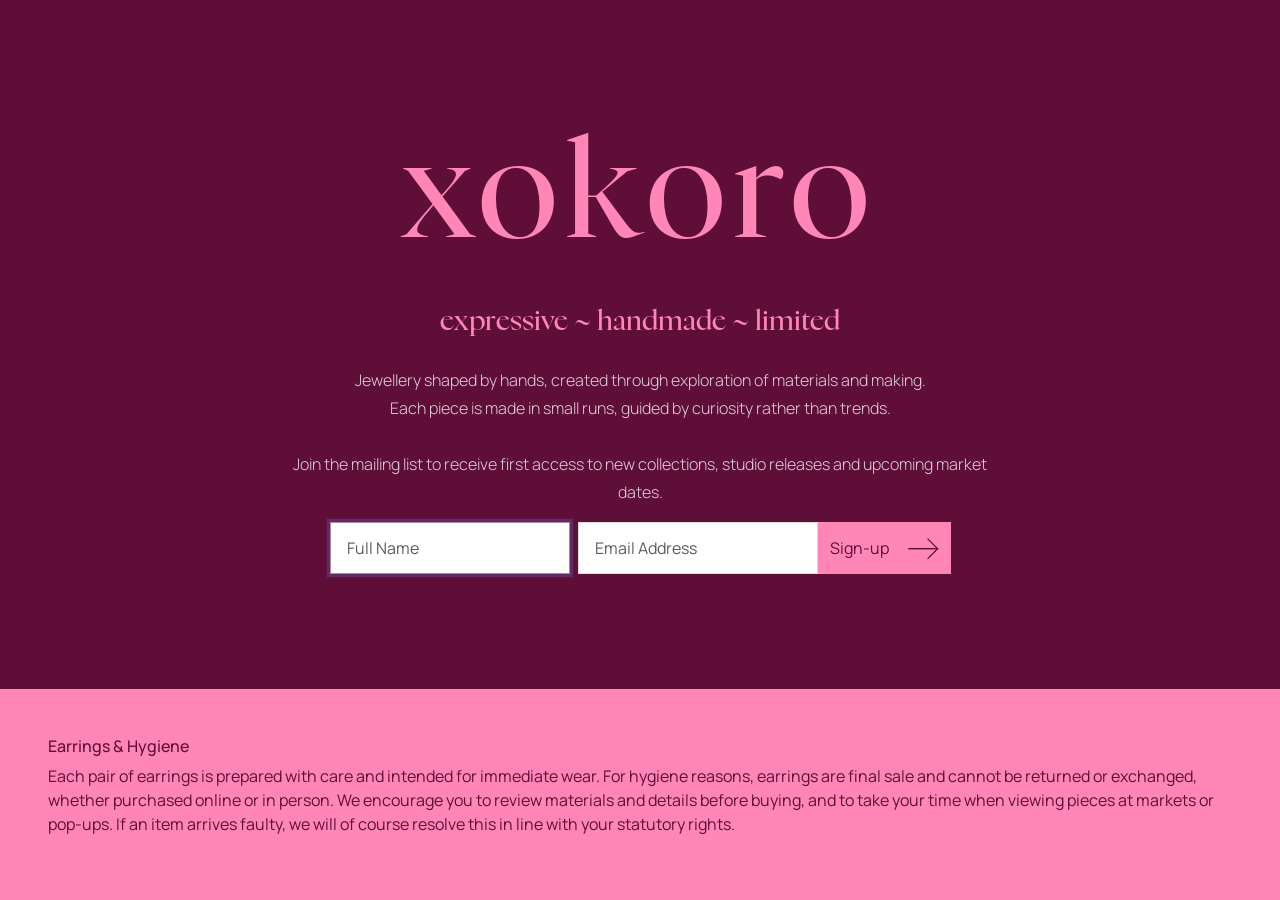
==== commit fd4ffdf6: "fixed you're in to center" ====
--- a/index.html
+++ b/index.html
@@ -14,6 +14,10 @@
 <body>
 <div class="content">
 
+    <!-- Success Message Section -->
+    <div id="successSection" class="success-message">
+        <h2>✓ You're in!</h2>
+    </div>
 
     <div class="info-form d-flex flex-column align-items-center">
         <div class="info-group">
@@ -83,10 +87,7 @@
         </p>
     </div>
 
-    <!-- Success Message Section -->
-    <div id="successSection" class="success-message">
-        <h2>✓ You're in!</h2>
-    </div>
+
 </div>
 
 <!-- Bootstrap Bundle JS CDN -->
--- a/scss/xokoro.css
+++ b/scss/xokoro.css
@@ -12028,16 +12028,20 @@
     display: none !important;
   }
 }
+html, body {
+  height: 100%;
+  width: 100%;
+}
+
 body {
   font-family: "Manrope", sans-serif;
   background: #5f0e38;
-  min-height: 100vh;
-  padding: 20px;
 }
 body .content {
   display: flex;
-  justify-content: center;
-  margin-top: 2.5rem;
+  flex-direction: column;
+  height: 100%;
+  justify-content: space-between;
 }
 
 .subscription-container {
@@ -12045,7 +12049,13 @@
 }
 
 .info-form {
+  margin: auto;
   max-width: 700px;
+}
+@media screen and (max-width: 700px) {
+  .info-form {
+    padding: 2rem;
+  }
 }
 
 #formSection .form-elements {
@@ -12066,6 +12076,11 @@
 #formSection .name-control {
   max-width: 15rem;
 }
+@media screen and (max-width: 700px) {
+  #formSection .name-control {
+    max-width: 21.4rem;
+  }
+}
 #formSection .email-control {
   display: flex;
   gap: 0;
@@ -12094,8 +12109,6 @@
 }
 
 .success-message {
-  position: absolute;
-  top: 0;
   display: none;
   text-align: center;
   padding: 20px;
@@ -12122,6 +12135,7 @@
   border-width: 0.15em;
 }
 
+/* Info Group*/
 /* Info Group*/
 .info-group {
   text-align: center;
@@ -12167,7 +12181,6 @@
 .banner {
   font-family: "Manrope", sans-serif;
   background-color: #FF86B7;
-  position: absolute;
   bottom: 0;
   width: 100%;
   padding: 3rem;
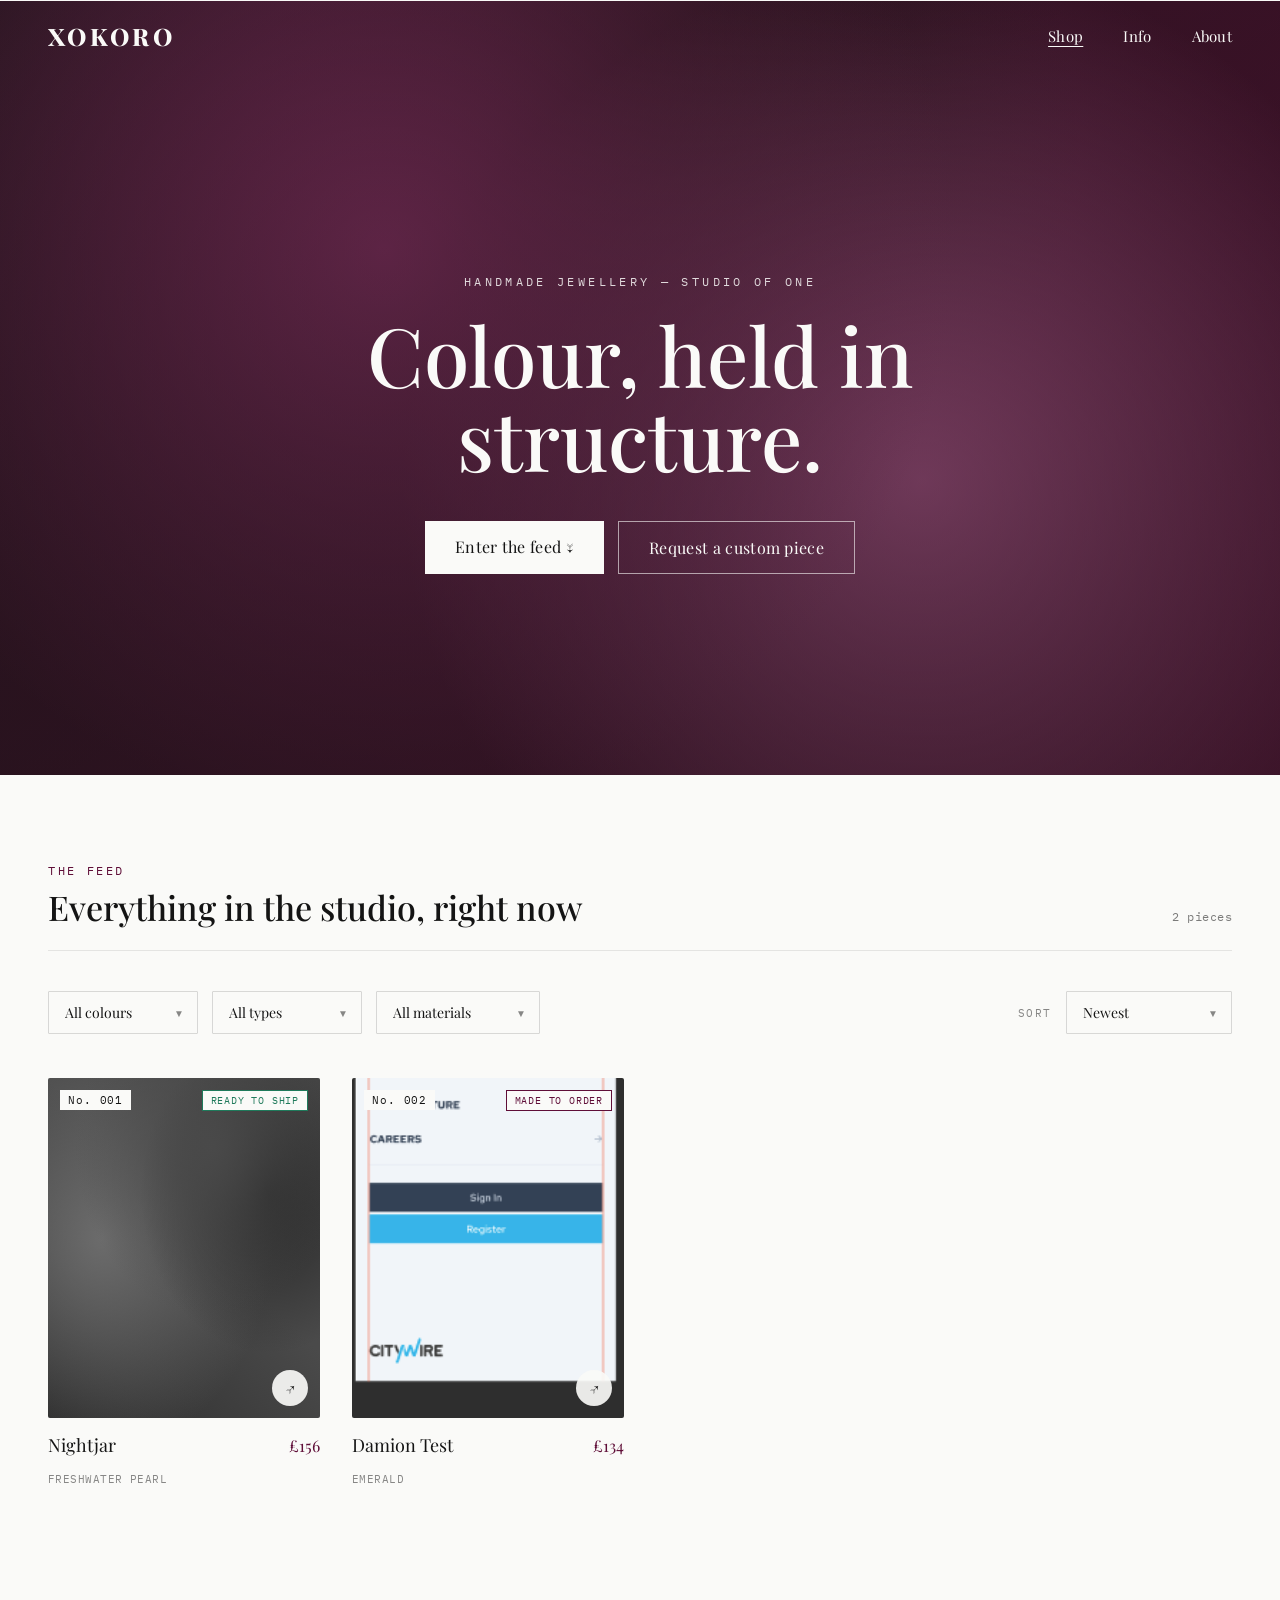
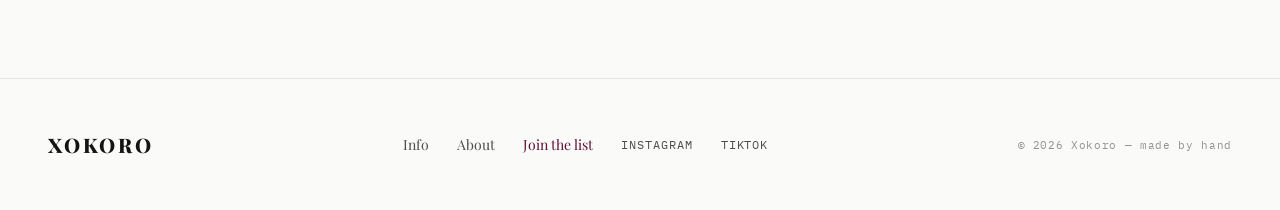
==== commit 7b9d5272: "updated CMS" ====
--- a/index.html
+++ b/index.html
@@ -1,101 +1,111 @@
 <!DOCTYPE html>
 <html lang="en">
 <head>
-    <meta charset="UTF-8">
-    <meta name="viewport" content="width=device-width, initial-scale=1.0">
-    <title>Join Beta - Xokoro</title>
+<meta charset="UTF-8">
+<meta name="viewport" content="width=device-width, initial-scale=1.0">
+<title>Xokoro — Handmade jewellery, studio of one</title>
+<meta name="description" content="Colour, held in structure. Handmade jewellery in small runs and one-offs, from a studio of one.">
+<link rel="preconnect" href="https://fonts.googleapis.com">
+<link rel="preconnect" href="https://fonts.gstatic.com" crossorigin>
+<link href="https://fonts.googleapis.com/css2?family=Playfair+Display:ital,wght@0,400;0,500;0,600;0,700;0,800;0,900;1,400;1,500&family=IBM+Plex+Mono:wght@400;500&display=swap" rel="stylesheet">
+<link href="assets/css/xokoro.css" rel="stylesheet">
+</head>
+<body class="has-hero" data-root=".">
 
-    <!-- Bootstrap CSS CDN -->
-    <!--    <link href="https://cdn.jsdelivr.net/npm/bootstrap@5.3.2/dist/css/bootstrap.min.css" rel="stylesheet" integrity="sha384-T3c6CoIi6uLrA9TneNEoa7RxnatzjcDSCmG1MXxSR1GAsXEV/Dwwykc2MPK8M2HN" crossorigin="anonymous">-->
+<nav class="xok-nav">
+  <div class="container">
+    <a href="index.html" class="xok-nav-logo unset-btn">XOKORO</a>
+    <div class="xok-nav-links">
+      <a href="index.html" class="xok-nav-link unset-btn" data-page="index.html">Shop</a>
+      <a href="info.html" class="xok-nav-link unset-btn" data-page="info.html">Info</a>
+      <a href="about.html" class="xok-nav-link unset-btn" data-page="about.html">About</a>
+    </div>
+  </div>
+</nav>
 
-    <!-- Custom SCSS (compile to CSS first) -->
-    <link href="scss/xokoro.css" rel="stylesheet">
-</head>
-<body>
-<div class="content">
+<section class="xok-hero">
+  <div class="xok-hero-inner">
+    <div class="xok-eyebrow">Handmade jewellery — studio of one</div>
+    <h1>Colour, held in structure.</h1>
+    <div class="xok-hero-actions">
+      <a href="#xok-feed" class="btn btn-light" data-scroll-to-feed>Enter the feed ↓</a>
+      <a href="about.html?type=made-to-order" class="btn btn-outline-light">Request a custom piece</a>
+    </div>
+  </div>
+</section>
 
-    <!-- Success Message Section -->
-    <div id="successSection" class="success-message">
-        <h2>✓ You're in!</h2>
+<section class="xok-feed container" id="xok-feed">
+  <div class="xok-feed-head">
+    <div>
+      <div class="xok-kicker">The Feed</div>
+      <h2>Everything in the studio, right now</h2>
     </div>
+    <div class="xok-result-count" id="xok-result-count"></div>
+  </div>
 
-    <div class="info-form d-flex flex-column align-items-center">
-        <div class="info-group">
-            <h1 class="title">xokoro</h1>
-            <h3 class="subtitle">expressive ~ handmade ~ limited</h3>
-            <p class="lead">
-                Jewellery shaped by hands, created through exploration of materials and making.
-                <br> Each piece is made in small runs, guided by curiosity rather than trends.
-                <br>
-                <br>
-                Join the mailing list to receive first access to new collections, studio releases and upcoming
-                market dates.
-            </p>
-        </div>
+  <div class="xok-filters">
+    <div class="xok-select-wrap">
+      <select class="xok-select" id="xok-filter-colour" aria-label="Filter by colour"></select>
+    </div>
+    <div class="xok-select-wrap">
+      <select class="xok-select" id="xok-filter-category" aria-label="Filter by type"></select>
+    </div>
+    <div class="xok-select-wrap">
+      <select class="xok-select" id="xok-filter-material" aria-label="Filter by material"></select>
+    </div>
+    <div class="xok-filters-spacer"></div>
+    <span class="xok-sort-label">Sort</span>
+    <div class="xok-select-wrap">
+      <select class="xok-select" id="xok-sort" aria-label="Sort">
+        <option value="newest">Newest</option>
+        <option value="price-asc">Price, low to high</option>
+        <option value="price-desc">Price, high to low</option>
+      </select>
+    </div>
+  </div>
 
-        <!-- Form Section -->
-        <div id="formSection">
-            <form id="subscriptionForm" class="form-elements">
-                <input
-                        type="text"
-                        class="form-control name-control"
-                        id="fullName"
-                        name="fullName"
-                        placeholder="Full Name"
-                        required
-                        aria-label="Full name">
+  <div class="xok-grid" id="xok-grid"></div>
+  <div class="xok-empty" id="xok-empty" style="display:none;">Nothing matches those filters yet. <button id="xok-reset">Clear them.</button></div>
+  <div class="xok-pagination" id="xok-pagination"></div>
+</section>
 
-                <div class=" email-control">
-                    <input
-                            type="email"
-                            class="form-control"
-                            id="email"
-                            name="email"
-                            placeholder="Email Address"
-                            required
-                            aria-label="Email address">
-                    <button type="submit" class="btn btn-primary" id="submitBtn">
-                        <span id="btnText" class="me-3">Sign-up</span>
-                        <svg width="31" height="22" viewBox="0 0 31 22" fill="none" xmlns="http://www.w3.org/2000/svg">
-                            <path d="M29.6375 10.483H0.5V10.9249H29.6375V10.483Z" fill="#5F0E38" stroke="#5F0E38"/>
-                            <path d="M19.9474 20.707L19.6344 20.3941L29.3244 10.704L19.6344 1.02001L19.9474 0.707031L29.9504 10.704L19.9474 20.707Z" fill="#5F0E38" stroke="#5F0E38"/>
-                        </svg>
+<footer class="xok-footer">
+  <div class="container">
+    <a href="index.html" class="xok-footer-logo unset-btn">XOKORO</a>
+    <div class="xok-footer-links">
+      <a href="info.html" class="xok-footer-link unset-btn">Info</a>
+      <a href="about.html" class="xok-footer-link unset-btn">About</a>
+      <button class="xok-footer-join" data-sub-open>Join the list</button>
+      <a href="https://instagram.com" target="_blank" rel="noopener" class="xok-social">Instagram</a>
+      <a href="https://tiktok.com" target="_blank" rel="noopener" class="xok-social">TikTok</a>
+    </div>
+    <div class="xok-copyright">© <span data-year></span> Xokoro — made by hand</div>
+  </div>
+</footer>
 
-                        <span id="btnSpinner" class="spinner-border spinner-border-sm d-none" role="status"
-                              aria-hidden="true"></span>
-                    </button>
-                </div>
+<div class="xok-modal-overlay xok-sub-overlay">
+  <div class="xok-sub-modal">
+    <div class="xok-sub-banner"></div>
+    <div class="xok-sub-body">
+      <div class="xok-modal-kicker">The studio list</div>
+      <h3>First look, before the feed</h3>
+      <p>I post new work almost daily. Join the list and I'll send the pieces I'm most excited about before they go live.</p>
+      <form class="xok-sub-form">
+        <input type="text" name="company" class="xok-hp" tabindex="-1" autocomplete="off" aria-hidden="true">
+        <input type="text" name="sName" placeholder="Your name" required>
+        <input type="email" name="sEmail" placeholder="you@email.com" required>
+        <div class="xok-form-error" style="display:none;"></div>
+        <button type="submit" class="btn btn-accent">Join the list</button>
+        <div class="xok-sub-fineprint">No spam; unsubscribe any time.</div>
+      </form>
+      <div class="xok-form-success" style="display:none;">You're on the list — thank you.</div>
+    </div>
+    <button class="xok-modal-close" data-sub-close aria-label="Close">✕</button>
+  </div>
+</div>
+<div class="xok-toast"></div>
 
-
-                <!-- Hidden fields for derived data -->
-                <input type="hidden" id="location" name="location" value="Unknown">
-                <input type="hidden" id="browser" name="browser" value="">
-                <input type="hidden" id="device" name="device" value="">
-
-
-            </form>
-        </div>
-    </div>
-
-    <div class="banner">
-        <h6> Earrings & Hygiene</h6>
-        <p>
-            Each pair of earrings is prepared with care and intended for immediate wear. For hygiene reasons, earrings
-            are final sale and cannot be returned or exchanged, whether purchased online or in person. We encourage you
-            to review materials and details before buying, and to take your time when viewing pieces at markets or
-            pop-ups. If an item arrives faulty, we will of course resolve this in line with your statutory rights.
-        </p>
-    </div>
-
-
-</div>
-
-<!-- Bootstrap Bundle JS CDN -->
-<script src="https://cdn.jsdelivr.net/npm/bootstrap@5.3.2/dist/js/bootstrap.bundle.min.js"
-        integrity="sha384-C6RzsynM9kWDrMNeT87bh95OGNyZPhcTNXj1NW7RuBCsyN/o0jlpcV8Qyq46cDfL"
-        crossorigin="anonymous"></script>
-
-<!-- Custom JS -->
-<script src="js/subscription.js"></script>
+<script src="assets/js/site.js" defer></script>
+<script src="assets/js/products.js" defer></script>
 </body>
 </html>
--- a/assets/css/xokoro.css
+++ b/assets/css/xokoro.css
@@ -0,0 +1,449 @@
+/* ==========================================================================
+   Xokoro — core stylesheet
+   Fonts: Playfair Display (display/serif), IBM Plex Mono (labels)
+   ========================================================================== */
+
+:root{
+  --ink:#141414;
+  --paper:#FAFAF8;
+  --accent:#5F0E38;
+  --accent-soft:#5F0E3810;
+  --ok:#1F7A5B;
+  --line:#14141418;
+  --line-soft:#14141426;
+  --serif:'Playfair Display', Georgia, serif;
+  --mono:'IBM Plex Mono', monospace;
+  --maxw:1440px;
+}
+
+*,*::before,*::after{box-sizing:border-box;}
+html,body{margin:0;padding:0;}
+html{scroll-behavior:smooth;}
+body{
+  background:var(--paper);
+  color:var(--ink);
+  font-family:var(--serif);
+  -webkit-font-smoothing:antialiased;
+  min-height:100vh;
+}
+::selection{background:var(--accent);color:var(--paper);}
+img{max-width:100%;display:block;}
+a{color:inherit;}
+input,textarea,button,select{font-family:inherit;}
+select{appearance:none;-webkit-appearance:none;}
+button{font-family:inherit;}
+
+@keyframes xfade{from{opacity:0;transform:translateY(10px);}to{opacity:1;transform:none;}}
+
+.unset-btn{
+  all:unset;cursor:pointer;
+}
+
+.container{max-width:var(--maxw);margin:0 auto;padding:0 48px;}
+
+/* ---------------------------- Nav ---------------------------- */
+.xok-nav{
+  position:sticky;top:0;z-index:60;
+  background:transparent;
+  border-bottom:1px solid transparent;
+  transition:background .3s, border-color .3s, backdrop-filter .3s;
+}
+.xok-nav.is-solid{
+  background:rgba(250,250,248,.92);
+  backdrop-filter:saturate(150%) blur(12px);
+  -webkit-backdrop-filter:saturate(150%) blur(12px);
+  border-bottom:1px solid var(--line);
+}
+.xok-nav .container{
+  height:72px;display:flex;align-items:center;justify-content:space-between;
+}
+.xok-nav-logo{
+  font-family:var(--serif);font-weight:800;font-size:24px;letter-spacing:.14em;
+  color:var(--paper);
+}
+.xok-nav.is-solid .xok-nav-logo,
+.xok-nav.is-solid .xok-nav-link,
+body.no-hero .xok-nav-logo,
+body.no-hero .xok-nav-link{ color:var(--ink); }
+.xok-nav-links{display:flex;align-items:center;gap:40px;}
+.xok-nav-link{
+  font-size:15px;letter-spacing:.02em;color:var(--paper);
+  background:none;border:none;
+}
+/* Over the dark hero (nav transparent), the accent maroon is too close to
+   the hero's own colours to read — keep the current-page link light there
+   and mark it with an underline instead. Once solid (scrolled, or any
+   non-hero page) it switches to the accent colour against the light nav. */
+.xok-nav:not(.is-solid) .xok-nav-link.is-current{
+  color:var(--paper) !important;
+  text-decoration:underline;
+  text-underline-offset:4px;
+}
+.xok-nav.is-solid .xok-nav-link.is-current,
+body.no-hero .xok-nav-link.is-current{
+  color:var(--accent) !important;
+}
+.xok-nav-toggle{display:none;}
+
+/* pages without a hero: nav always solid */
+body.no-hero .xok-nav{
+  background:rgba(250,250,248,.92);
+  backdrop-filter:saturate(150%) blur(12px);
+  -webkit-backdrop-filter:saturate(150%) blur(12px);
+  border-bottom:1px solid var(--line);
+}
+
+/* ---------------------------- Hero ---------------------------- */
+.xok-hero{
+  position:relative;min-height:86vh;display:flex;align-items:center;justify-content:center;
+  padding:0 48px;overflow:hidden;margin-top:-72px;padding-top:72px;
+  background:
+    radial-gradient(circle at 30% 32%, #8A2E63 0%, transparent 55%),
+    radial-gradient(circle at 72% 62%, #B7568F 0%, transparent 50%),
+    radial-gradient(circle at 52% 18%, #241016 0%, transparent 45%),
+    linear-gradient(140deg,#2a1420,#5F0E38);
+  text-align:center;
+}
+.xok-hero::before{
+  content:'';position:absolute;inset:0;
+  background:linear-gradient(180deg,rgba(20,20,20,.32),rgba(20,20,20,.52));
+}
+.xok-hero-inner{
+  position:relative;z-index:2;max-width:860px;
+  display:flex;flex-direction:column;align-items:center;
+}
+.xok-eyebrow{
+  font-family:var(--mono);font-size:12px;letter-spacing:.28em;text-transform:uppercase;
+  color:var(--paper);opacity:.85;margin-bottom:24px;
+}
+.xok-hero h1{
+  font-family:var(--serif);font-weight:500;
+  font-size:clamp(40px,6.4vw,88px);line-height:1.02;
+  color:var(--paper);margin:0;max-width:14ch;
+}
+.xok-hero-actions{
+  display:flex;gap:14px;flex-wrap:wrap;margin-top:40px;justify-content:center;
+}
+
+.btn{
+  border:none;padding:15px 30px;font-family:var(--serif);font-size:16px;cursor:pointer;
+  letter-spacing:.02em;display:inline-block;text-decoration:none;
+}
+.btn-light{background:var(--paper);color:var(--ink);}
+.btn-outline-light{background:transparent;color:var(--paper);border:1px solid rgba(250,250,248,.6);}
+.btn-accent{background:var(--accent);color:var(--paper);}
+.btn-outline-dark{background:transparent;color:var(--ink);border:1px solid var(--ink);}
+.btn-dark{background:var(--ink);color:var(--paper);}
+
+/* ---------------------------- Feed ---------------------------- */
+.xok-feed{padding:88px 48px 120px;}
+.xok-feed-head{
+  display:flex;align-items:flex-end;justify-content:space-between;flex-wrap:wrap;gap:24px;
+  border-bottom:1px solid var(--line);padding-bottom:26px;margin-bottom:40px;
+}
+.xok-kicker{
+  font-family:var(--mono);font-size:12px;letter-spacing:.22em;text-transform:uppercase;
+  color:var(--accent);margin-bottom:12px;
+}
+.xok-feed-head h2{
+  font-family:var(--serif);font-weight:500;font-size:34px;margin:0;line-height:1;
+}
+.xok-result-count{
+  font-family:var(--mono);font-size:12px;letter-spacing:.04em;color:var(--ink);opacity:.55;
+}
+
+.xok-filters{
+  display:flex;flex-wrap:wrap;gap:14px;align-items:center;margin-bottom:44px;
+}
+.xok-select-wrap{position:relative;}
+.xok-select{
+  background:transparent;border:1px solid var(--line-soft);padding:11px 40px 11px 16px;
+  font-size:14px;color:var(--ink);cursor:pointer;border-radius:1px;min-width:150px;
+}
+.xok-select-wrap::after{
+  content:'▼';position:absolute;right:14px;top:50%;transform:translateY(-50%);
+  pointer-events:none;font-size:10px;opacity:.5;
+}
+.xok-filters-spacer{flex:1;}
+.xok-sort-label{
+  font-family:var(--mono);font-size:11px;letter-spacing:.14em;text-transform:uppercase;
+  color:var(--ink);opacity:.5;
+}
+
+.xok-grid{
+  display:grid;gap:40px 32px;
+  grid-template-columns:repeat(auto-fill, minmax(270px, 1fr));
+}
+.xok-card{
+  cursor:pointer;display:flex;flex-direction:column;gap:15px;
+  text-decoration:none;color:inherit;
+}
+.xok-card-img{
+  position:relative;aspect-ratio:4/5;border-radius:2px;overflow:hidden;
+  background:#eee;animation:xfade .5s both;
+}
+.xok-card-img img{width:100%;height:100%;object-fit:cover;}
+.xok-card-img.xok-noimg,.xok-product-img.xok-noimg{
+  background:linear-gradient(135deg,#ECE7DE,#D8D2C4);
+  display:flex;align-items:center;justify-content:center;
+}
+.xok-noimg-letter{font-family:var(--serif);font-size:40px;color:#14141433;}
+.xok-card-no{
+  position:absolute;top:12px;left:12px;font-family:var(--mono);font-size:11px;
+  letter-spacing:.08em;color:var(--ink);background:var(--paper);padding:3px 8px;
+}
+.xok-tag{
+  font-family:var(--mono);font-size:10px;letter-spacing:.08em;text-transform:uppercase;
+  padding:3px 8px;background:var(--paper);border:1px solid #14141440;color:var(--ink);
+  position:absolute;top:12px;right:12px;
+}
+.xok-tag.tag-ready{color:var(--ok);border-color:var(--ok);}
+.xok-tag.tag-order{color:var(--accent);border-color:var(--accent);}
+.xok-tag.tag-sold{color:#141414;opacity:.55;border-color:#14141440;}
+.xok-card.is-sold .xok-card-img{opacity:.55;}
+.xok-sold-notice{
+  font-family:var(--mono);font-size:13px;letter-spacing:.04em;color:#141414;opacity:.7;
+  border:1px solid #14141428;padding:16px 18px;max-width:420px;
+}
+.xok-card-share{
+  position:absolute;bottom:12px;right:12px;width:36px;height:36px;border-radius:50%;
+  border:none;background:rgba(250,250,248,.92);cursor:pointer;color:var(--ink);
+  display:flex;align-items:center;justify-content:center;font-size:15px;
+}
+.xok-card-row{
+  display:flex;justify-content:space-between;gap:12px;align-items:baseline;
+}
+.xok-card-title{font-family:var(--serif);font-size:18px;color:var(--ink);}
+.xok-card-price{font-family:var(--serif);font-size:16px;color:var(--accent);white-space:nowrap;}
+.xok-card-material{
+  font-family:var(--mono);font-size:11px;color:var(--ink);opacity:.5;
+  letter-spacing:.04em;text-transform:uppercase;
+}
+
+.xok-empty{
+  padding:80px 0;text-align:center;font-family:var(--serif);font-size:20px;color:var(--ink);opacity:.6;
+}
+.xok-empty button{all:unset;cursor:pointer;color:var(--accent);text-decoration:underline;text-underline-offset:3px;}
+
+.xok-pagination{
+  display:flex;align-items:center;justify-content:center;gap:8px;margin-top:72px;
+}
+.xok-page-btn{
+  all:unset;cursor:pointer;padding:9px 15px;font-family:var(--mono);font-size:13px;
+  border:1px solid var(--line-soft);
+}
+.xok-page-btn.is-active{background:var(--ink);color:var(--paper);border-color:var(--ink);}
+.xok-page-nav{all:unset;cursor:pointer;padding:9px 14px;font-family:var(--mono);font-size:13px;}
+.xok-page-nav[disabled]{opacity:.3;cursor:default;}
+
+/* ---------------------------- Product detail ---------------------------- */
+.xok-product{padding:112px 48px 120px;max-width:var(--maxw);margin:0 auto;}
+.xok-product-top{
+  display:flex;justify-content:space-between;align-items:center;gap:16px;flex-wrap:wrap;
+  margin-bottom:36px;
+}
+.xok-back{
+  font-family:var(--mono);font-size:12px;letter-spacing:.1em;text-transform:uppercase;
+  color:var(--ink);opacity:.55;text-decoration:none;
+}
+.xok-share-link{
+  display:flex;align-items:center;gap:8px;font-family:var(--mono);font-size:12px;
+  letter-spacing:.1em;text-transform:uppercase;color:var(--accent);background:none;border:none;cursor:pointer;
+}
+.xok-product-body{display:flex;flex-wrap:wrap;gap:64px;align-items:flex-start;}
+.xok-product-media{flex:1 1 420px;min-width:300px;}
+.xok-product-img{
+  position:relative;aspect-ratio:1/1;border-radius:2px;overflow:hidden;
+  background:#eee;animation:xfade .35s both;
+}
+.xok-product-img img{width:100%;height:100%;object-fit:cover;}
+.xok-img-nav{
+  position:absolute;top:50%;transform:translateY(-50%);width:44px;height:44px;border-radius:50%;
+  border:none;background:rgba(250,250,248,.9);cursor:pointer;font-size:18px;color:var(--ink);
+  display:flex;align-items:center;justify-content:center;
+}
+.xok-img-nav.prev{left:14px;}
+.xok-img-nav.next{right:14px;}
+.xok-product-no{
+  position:absolute;top:16px;left:16px;font-family:var(--mono);font-size:12px;
+  letter-spacing:.08em;color:var(--ink);background:var(--paper);padding:4px 9px;
+}
+.xok-thumbs{display:flex;gap:10px;margin-top:16px;flex-wrap:wrap;}
+.xok-thumb{
+  all:unset;cursor:pointer;width:56px;height:56px;border-radius:2px;overflow:hidden;
+  outline:1px solid #14141420;outline-offset:1px;background:#eee;
+}
+.xok-thumb img{width:100%;height:100%;object-fit:cover;}
+.xok-thumb.is-active{outline:2px solid var(--accent);}
+
+.xok-product-info{flex:1 1 380px;min-width:300px;}
+.xok-product-info h1{
+  font-family:var(--serif);font-weight:500;font-size:44px;line-height:1.05;margin:18px 0 10px;
+}
+.xok-product-price{font-family:var(--serif);font-size:26px;color:var(--accent);margin-bottom:30px;}
+.xok-product-desc{
+  font-family:var(--serif);font-weight:400;font-size:18px;line-height:1.72;
+  color:var(--ink);opacity:.9;margin:0 0 32px;
+}
+.xok-variants{margin-bottom:34px;}
+.xok-variants-label{
+  font-family:var(--mono);font-size:11px;letter-spacing:.14em;text-transform:uppercase;
+  color:var(--ink);opacity:.55;margin-bottom:12px;
+}
+.xok-variant-chips{display:flex;gap:12px;flex-wrap:wrap;}
+.xok-variant-chip{
+  all:unset;cursor:pointer;display:flex;align-items:center;gap:9px;
+  padding:9px 15px 9px 12px;font-family:var(--serif);font-size:15px;
+  border:1px solid var(--line-soft);color:var(--ink);
+}
+.xok-variant-chip.is-selected{border-color:var(--accent);color:var(--accent);background:var(--accent-soft);}
+.xok-variant-dot{width:14px;height:14px;border-radius:50%;display:inline-block;}
+
+.xok-cta-group{display:flex;flex-direction:column;gap:12px;max-width:420px;}
+.xok-cta-group .btn{padding:18px 24px;font-size:17px;width:100%;}
+
+.xok-materials{margin-top:40px;border-top:1px solid var(--line);padding-top:28px;}
+.xok-materials-label{
+  font-family:var(--mono);font-size:11px;letter-spacing:.14em;text-transform:uppercase;
+  color:var(--ink);opacity:.55;margin-bottom:14px;
+}
+.xok-materials ul{list-style:none;margin:0;padding:0;display:flex;flex-direction:column;gap:9px;}
+.xok-materials li{
+  font-family:var(--serif);font-size:16px;color:var(--ink);opacity:.82;
+  padding-left:18px;position:relative;
+}
+.xok-materials li::before{content:'—';position:absolute;left:0;color:var(--accent);}
+
+/* ---------------------------- Info page ---------------------------- */
+.xok-info{max-width:760px;margin:0 auto;padding:132px 48px 120px;}
+.xok-info h1{font-family:var(--serif);font-weight:500;font-size:46px;line-height:1.05;margin:0 0 56px;}
+.xok-info-section{margin-bottom:52px;}
+.xok-info-section h2{font-family:var(--serif);font-weight:600;font-size:24px;margin:0 0 16px;}
+.xok-info-section p{
+  font-family:var(--serif);font-weight:400;font-size:17px;line-height:1.75;
+  color:var(--ink);opacity:.86;margin:0;white-space:pre-line;
+}
+
+/* ---------------------------- About / contact ---------------------------- */
+.xok-about{max-width:1040px;margin:0 auto;padding:132px 48px 120px;}
+.xok-about-body{display:flex;flex-wrap:wrap;gap:64px;align-items:flex-start;}
+.xok-about-copy{flex:1 1 380px;min-width:300px;}
+.xok-about-copy h1{font-family:var(--serif);font-weight:500;font-size:44px;line-height:1.05;margin:0 0 32px;}
+.xok-about-copy p{
+  font-family:var(--serif);font-weight:400;font-size:18px;line-height:1.75;
+  color:var(--ink);opacity:.9;margin:0 0 20px;
+}
+.xok-contact-card{
+  flex:1 1 340px;min-width:300px;background:#fff;border:1px solid var(--line);padding:36px;
+}
+.xok-contact-label{
+  font-family:var(--mono);font-size:11px;letter-spacing:.16em;text-transform:uppercase;
+  color:var(--ink);opacity:.55;margin-bottom:22px;
+}
+.xok-contact-form{display:flex;flex-direction:column;gap:18px;}
+.xok-field-label{
+  display:flex;flex-direction:column;gap:9px;font-family:var(--mono);font-size:11px;
+  letter-spacing:.06em;text-transform:uppercase;color:var(--ink);opacity:.7;
+}
+.xok-field-label input,.xok-field-label textarea{
+  font-family:var(--serif);font-size:16px;padding:12px 14px;border:1px solid var(--line-soft);
+  background:var(--paper);color:var(--ink);border-radius:1px;text-transform:none;letter-spacing:normal;
+}
+.xok-field-label textarea{resize:vertical;}
+.xok-contact-types{display:flex;gap:8px;}
+.xok-type-btn{
+  all:unset;cursor:pointer;flex:1 1 0;text-align:center;padding:11px 10px;
+  font-family:var(--serif);font-size:14px;border:1px solid var(--line-soft);color:var(--ink);
+}
+.xok-type-btn.is-selected{border-color:var(--accent);color:var(--accent);background:var(--accent-soft);}
+.xok-form-error{font-family:var(--mono);font-size:12px;color:var(--accent);}
+.xok-form-success{font-family:var(--serif);font-size:15px;color:var(--ok);line-height:1.5;}
+.xok-form-success small{
+  font-family:var(--mono);font-size:11px;opacity:.6;display:block;margin-top:6px;color:var(--ink);
+}
+
+/* ---------------------------- Footer ---------------------------- */
+.xok-footer{border-top:1px solid var(--line);background:var(--paper);}
+.xok-footer .container{
+  padding:52px 48px;display:flex;flex-wrap:wrap;gap:28px;align-items:center;justify-content:space-between;
+}
+.xok-footer-logo{font-family:var(--serif);font-weight:800;font-size:20px;letter-spacing:.14em;color:var(--ink);}
+.xok-footer-links{display:flex;gap:28px;align-items:center;flex-wrap:wrap;}
+.xok-footer-link{all:unset;cursor:pointer;font-size:14px;color:var(--ink);opacity:.75;}
+.xok-footer-join{all:unset;cursor:pointer;font-size:14px;color:var(--accent);}
+.xok-social{
+  font-family:var(--mono);font-size:12px;letter-spacing:.08em;text-transform:uppercase;
+  color:var(--ink);opacity:.75;text-decoration:none;
+}
+.xok-copyright{font-family:var(--mono);font-size:11px;letter-spacing:.06em;color:var(--ink);opacity:.45;}
+
+/* ---------------------------- Modals ---------------------------- */
+.xok-modal-overlay{
+  position:fixed;inset:0;z-index:100;background:rgba(20,20,20,.55);
+  display:none;align-items:center;justify-content:center;padding:24px;
+}
+.xok-modal-overlay.is-open{display:flex;}
+.xok-modal{
+  background:var(--paper);max-width:420px;width:100%;padding:40px;position:relative;animation:xfade .3s both;
+}
+.xok-modal-kicker{
+  font-family:var(--mono);font-size:11px;letter-spacing:.16em;text-transform:uppercase;
+  color:var(--accent);margin-bottom:14px;
+}
+.xok-modal h3{font-family:var(--serif);font-weight:500;font-size:26px;margin:0 0 8px;}
+.xok-modal-price{font-family:var(--serif);font-size:20px;color:var(--accent);margin-bottom:26px;}
+.xok-paypal-stub{
+  background:#ffc439;color:#111;text-align:center;padding:14px;border-radius:4px;
+  font-family:var(--mono);font-weight:500;font-size:15px;letter-spacing:.02em;cursor:not-allowed;
+}
+.xok-modal-note{font-family:var(--mono);font-size:11px;line-height:1.6;color:var(--ink);opacity:.55;margin:16px 0 0;}
+.xok-modal-close{
+  position:absolute;top:16px;right:16px;all:unset;cursor:pointer;font-size:20px;color:var(--ink);opacity:.5;
+}
+
+.xok-sub-modal{
+  background:var(--paper);max-width:460px;width:100%;position:relative;animation:xfade .3s both;overflow:hidden;
+}
+.xok-sub-banner{
+  height:110px;
+  background:
+    radial-gradient(circle at 28% 34%,#8A2E63 0%,transparent 58%),
+    radial-gradient(circle at 74% 60%,#E5603E 0%,transparent 52%),
+    radial-gradient(circle at 55% 20%,#E8A21C 0%,transparent 46%),
+    linear-gradient(135deg,#5F0E38,#241016);
+}
+.xok-sub-body{padding:34px 40px 40px;}
+.xok-sub-body h3{font-family:var(--serif);font-weight:500;font-size:28px;line-height:1.1;margin:0 0 10px;}
+.xok-sub-body p{font-family:var(--serif);font-weight:400;font-size:16px;line-height:1.6;color:var(--ink);opacity:.82;margin:0 0 24px;}
+.xok-sub-form{display:flex;flex-direction:column;gap:14px;}
+.xok-sub-form input{
+  font-family:var(--serif);font-size:16px;padding:13px 15px;border:1px solid var(--line-soft);
+  background:#fff;color:var(--ink);border-radius:1px;
+}
+.xok-sub-fineprint{font-family:var(--mono);font-size:10px;line-height:1.6;color:var(--ink);opacity:.5;}
+.xok-sub-modal .xok-modal-close{color:var(--paper);}
+
+/* Honeypot spam-trap field: invisible and unreachable for real visitors,
+   but plain form-filling bots tend to fill in every input they find. */
+.xok-hp{
+  position:absolute !important;left:-9999px !important;top:auto;width:1px;height:1px;
+  opacity:0;overflow:hidden;pointer-events:none;
+}
+
+.xok-toast{
+  position:fixed;bottom:28px;left:50%;transform:translateX(-50%);z-index:120;
+  background:var(--ink);color:var(--paper);padding:12px 22px;font-family:var(--mono);
+  font-size:12px;letter-spacing:.06em;animation:xfade .25s both;display:none;
+}
+.xok-toast.is-open{display:block;}
+
+/* ---------------------------- Responsive ---------------------------- */
+@media (max-width:760px){
+  .container,.xok-feed,.xok-product,.xok-info,.xok-about{padding-left:24px;padding-right:24px;}
+  .xok-nav .container{padding-left:24px;padding-right:24px;}
+  .xok-nav-links{gap:22px;}
+  .xok-footer .container{padding-left:24px;padding-right:24px;justify-content:center;text-align:center;}
+  .xok-grid{grid-template-columns:repeat(auto-fill, minmax(160px, 1fr));gap:28px 18px;}
+  .xok-product-info h1{font-size:32px;}
+  .xok-about-copy h1{font-size:32px;}
+}
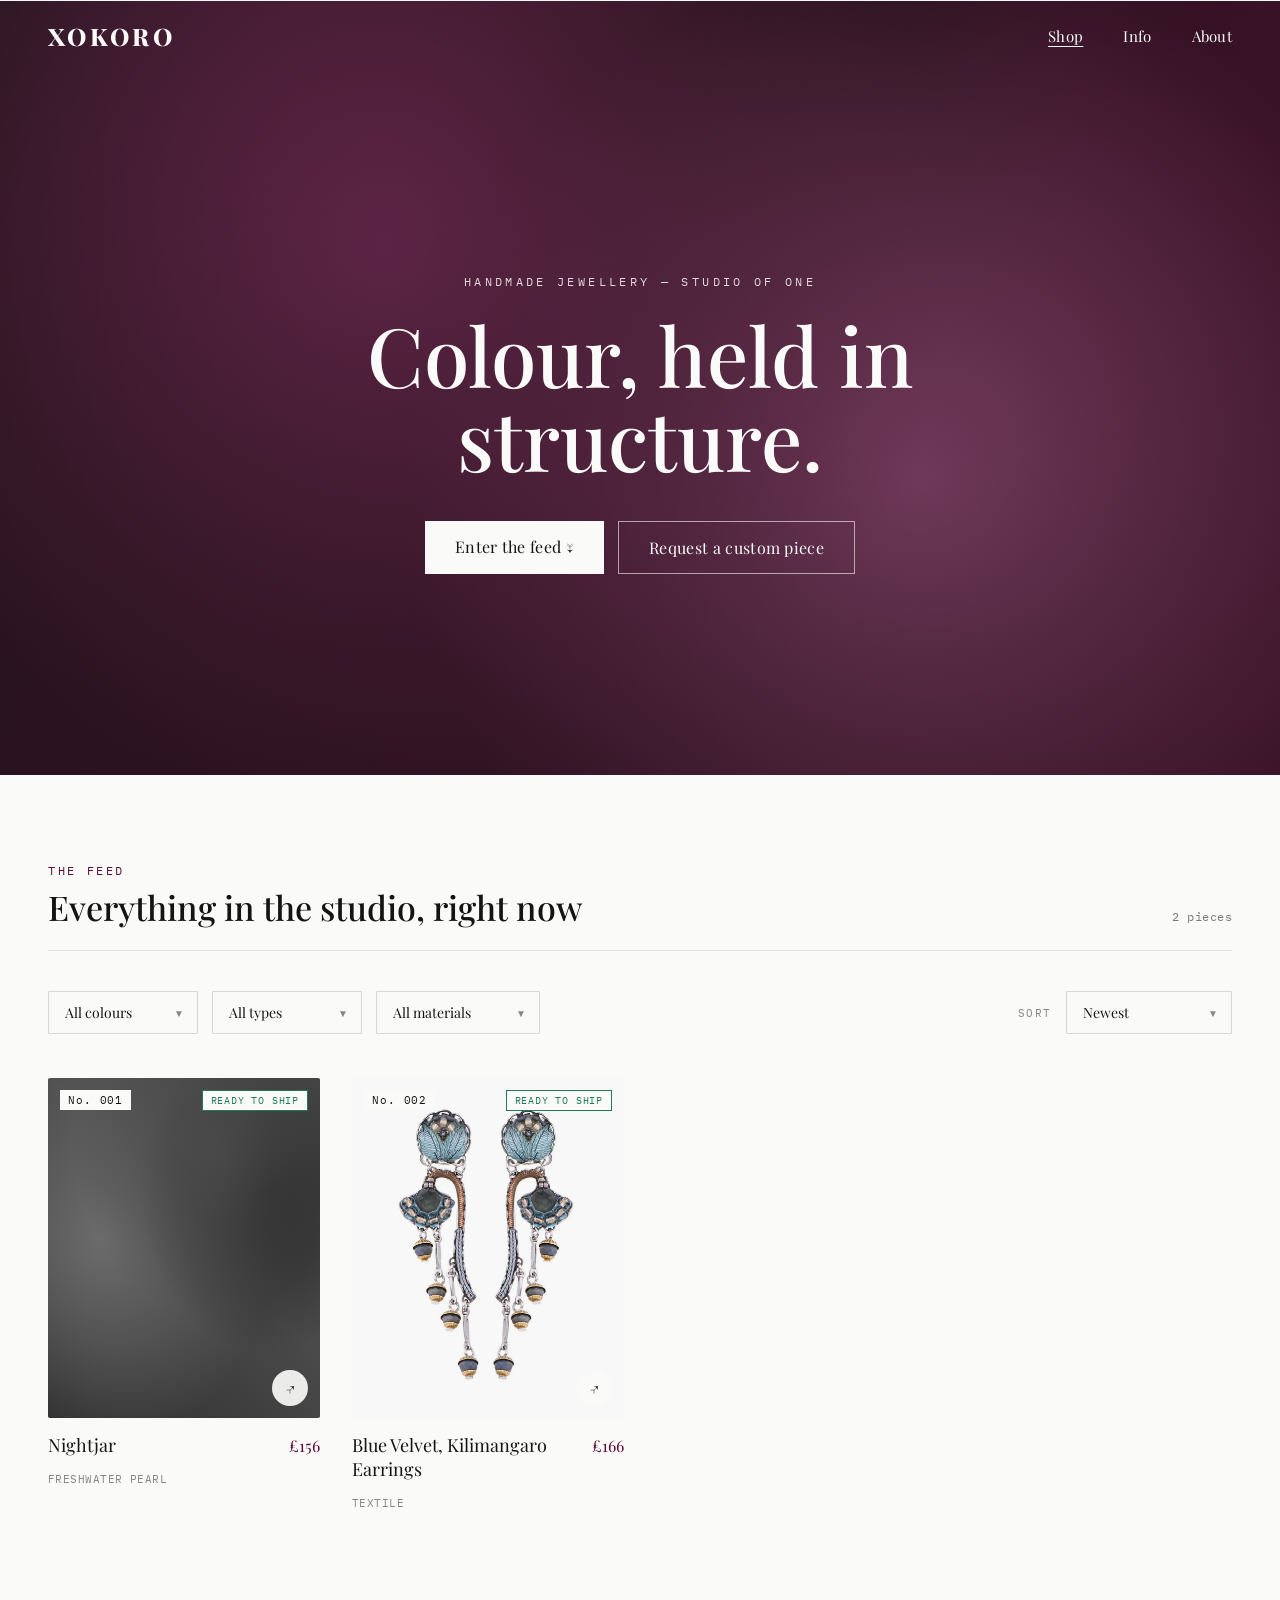
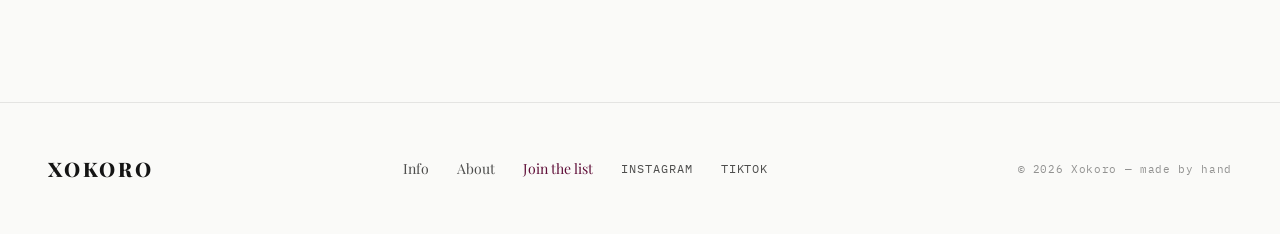
==== commit da7b0766: "added google analytics" ====
--- a/index.html
+++ b/index.html
@@ -1,6 +1,13 @@
 <!DOCTYPE html>
 <html lang="en">
 <head>
+<!-- Google Tag Manager -->
+<script>(function(w,d,s,l,i){w[l]=w[l]||[];w[l].push({'gtm.start':
+new Date().getTime(),event:'gtm.js'});var f=d.getElementsByTagName(s)[0],
+j=d.createElement(s),dl=l!='dataLayer'?'&l='+l:'';j.async=true;j.src=
+'https://www.googletagmanager.com/gtm.js?id='+i+dl;f.parentNode.insertBefore(j,f);
+})(window,document,'script','dataLayer','GTM-WSL549VM');</script>
+<!-- End Google Tag Manager -->
 <meta charset="UTF-8">
 <meta name="viewport" content="width=device-width, initial-scale=1.0">
 <title>Xokoro — Handmade jewellery, studio of one</title>
@@ -9,8 +16,13 @@
 <link rel="preconnect" href="https://fonts.gstatic.com" crossorigin>
 <link href="https://fonts.googleapis.com/css2?family=Playfair+Display:ital,wght@0,400;0,500;0,600;0,700;0,800;0,900;1,400;1,500&family=IBM+Plex+Mono:wght@400;500&display=swap" rel="stylesheet">
 <link href="assets/css/xokoro.css" rel="stylesheet">
+<script src="https://www.google.com/recaptcha/api.js?render=6Lf280QtAAAAAMzj6UFqKdcvyTGwpMXFpKMaigfT" defer></script>
 </head>
 <body class="has-hero" data-root=".">
+<!-- Google Tag Manager (noscript) -->
+<noscript><iframe src="https://www.googletagmanager.com/ns.html?id=GTM-WSL549VM"
+height="0" width="0" style="display:none;visibility:hidden"></iframe></noscript>
+<!-- End Google Tag Manager (noscript) -->
 
 <nav class="xok-nav">
   <div class="container">
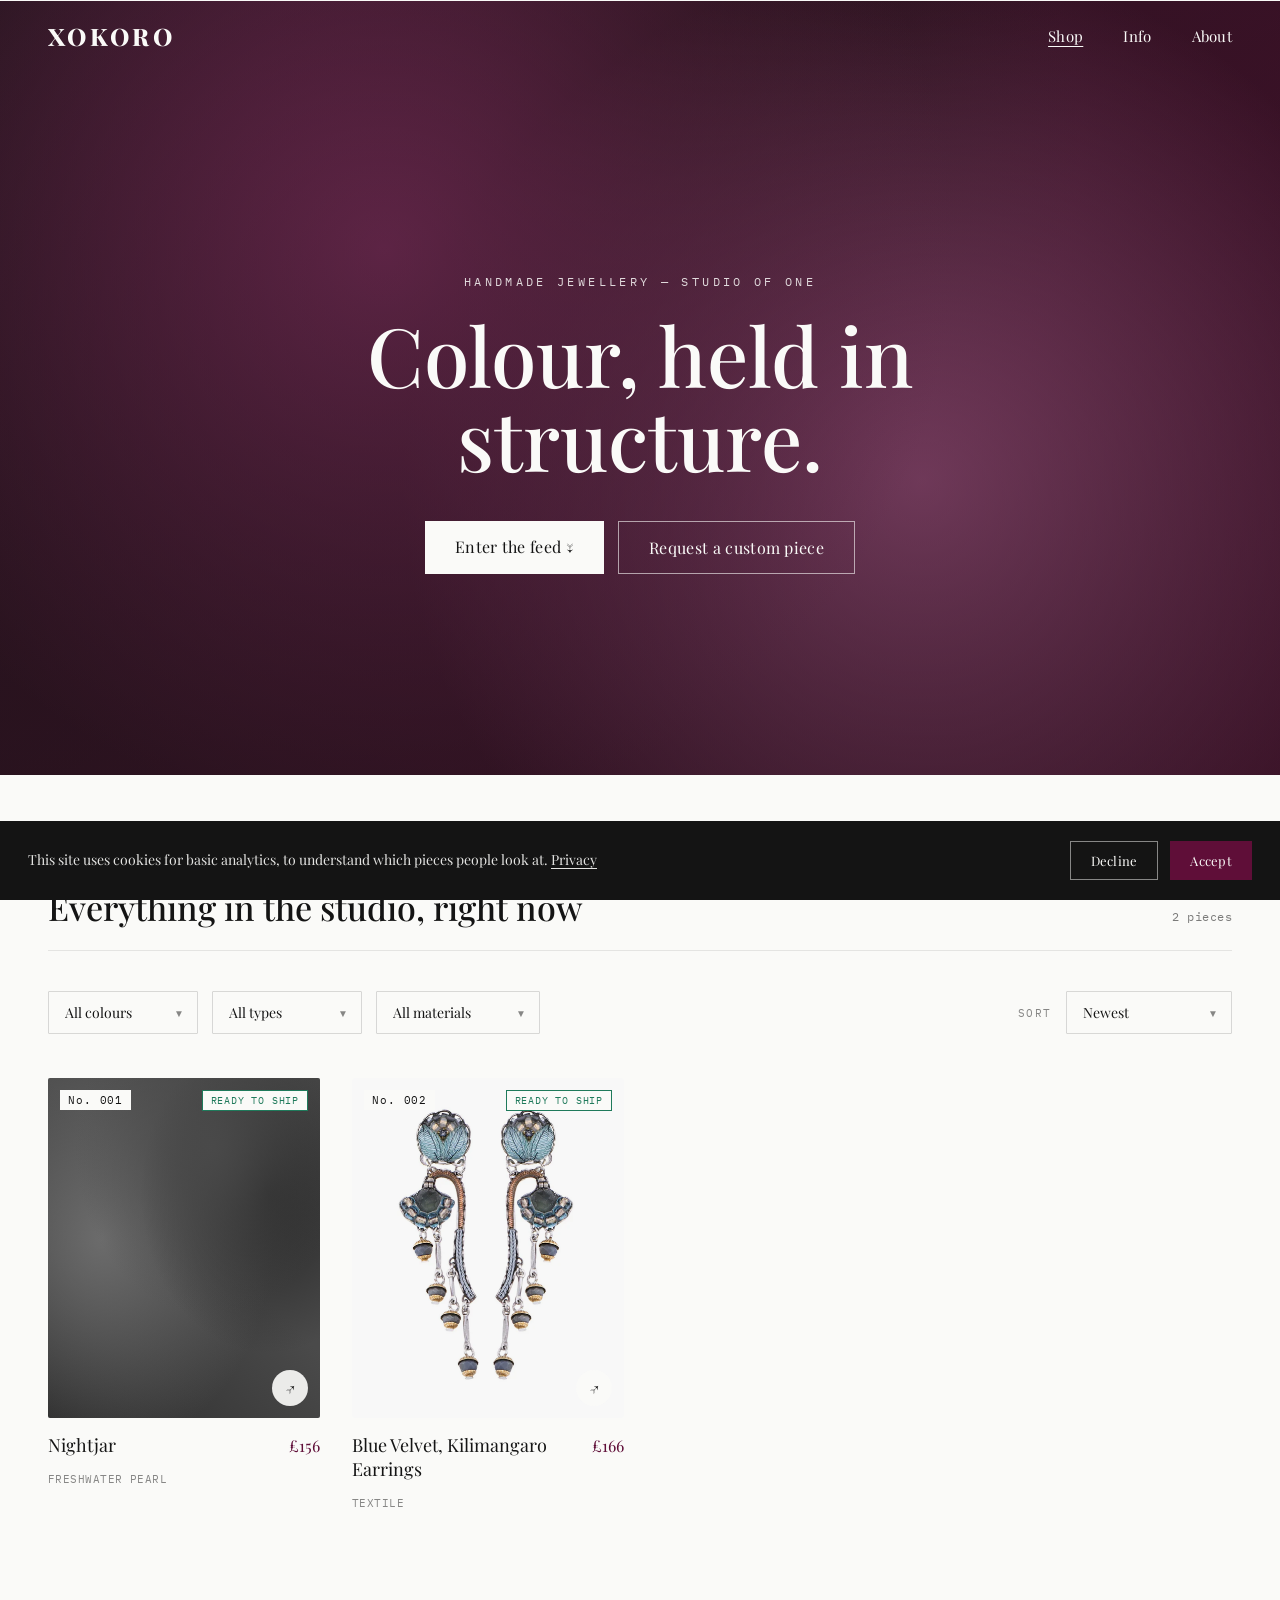
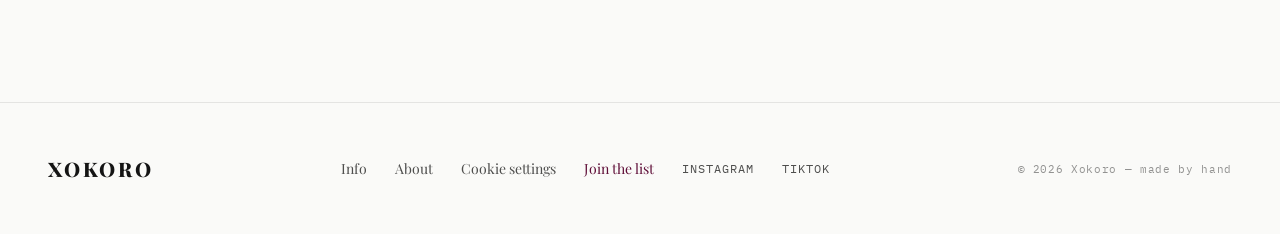
==== commit 83a2be3d: "added consent banner" ====
--- a/index.html
+++ b/index.html
@@ -1,6 +1,31 @@
 <!DOCTYPE html>
 <html lang="en">
 <head>
+<!-- Consent defaults — must run before the GTM container loads, so Google's
+     own tags start in a denied state until the visitor accepts the banner. -->
+<script>
+window.dataLayer = window.dataLayer || [];
+function gtag(){dataLayer.push(arguments);}
+gtag('consent', 'default', {
+  'ad_storage': 'denied',
+  'analytics_storage': 'denied',
+  'ad_user_data': 'denied',
+  'ad_personalization': 'denied',
+  'wait_for_update': 500
+});
+(function () {
+  try {
+    if (localStorage.getItem('xokoro_consent') === 'granted') {
+      gtag('consent', 'update', {
+        'ad_storage': 'granted',
+        'analytics_storage': 'granted',
+        'ad_user_data': 'granted',
+        'ad_personalization': 'granted'
+      });
+    }
+  } catch (e) {}
+})();
+</script>
 <!-- Google Tag Manager -->
 <script>(function(w,d,s,l,i){w[l]=w[l]||[];w[l].push({'gtm.start':
 new Date().getTime(),event:'gtm.js'});var f=d.getElementsByTagName(s)[0],
@@ -87,6 +112,7 @@
     <div class="xok-footer-links">
       <a href="info.html" class="xok-footer-link unset-btn">Info</a>
       <a href="about.html" class="xok-footer-link unset-btn">About</a>
+      <button class="xok-footer-link unset-btn" data-cookie-settings>Cookie settings</button>
       <button class="xok-footer-join" data-sub-open>Join the list</button>
       <a href="https://instagram.com" target="_blank" rel="noopener" class="xok-social">Instagram</a>
       <a href="https://tiktok.com" target="_blank" rel="noopener" class="xok-social">TikTok</a>
--- a/assets/css/xokoro.css
+++ b/assets/css/xokoro.css
@@ -377,6 +377,23 @@
 }
 .xok-copyright{font-family:var(--mono);font-size:11px;letter-spacing:.06em;color:var(--ink);opacity:.45;}
 
+/* ---------------------------- Cookie banner ---------------------------- */
+.xok-cookie-banner{
+  position:fixed;left:0;right:0;bottom:0;z-index:200;
+  background:var(--ink);color:var(--paper);
+  display:flex;flex-wrap:wrap;gap:18px;align-items:center;justify-content:space-between;
+  padding:20px 28px;
+  transform:translateY(110%);transition:transform .35s ease;
+}
+.xok-cookie-banner.is-open{transform:translateY(0);}
+.xok-cookie-copy{
+  font-family:var(--serif);font-size:14px;line-height:1.6;color:var(--paper);opacity:.9;max-width:640px;
+}
+.xok-cookie-copy a{color:var(--paper);text-decoration:underline;text-underline-offset:3px;opacity:1;}
+.xok-cookie-actions{display:flex;gap:12px;flex-shrink:0;}
+.xok-cookie-actions .btn{padding:10px 20px;font-size:13px;}
+.xok-cookie-actions .btn-outline-dark{color:var(--paper);border-color:rgba(250,250,248,.5);}
+
 /* ---------------------------- Modals ---------------------------- */
 .xok-modal-overlay{
   position:fixed;inset:0;z-index:100;background:rgba(20,20,20,.55);
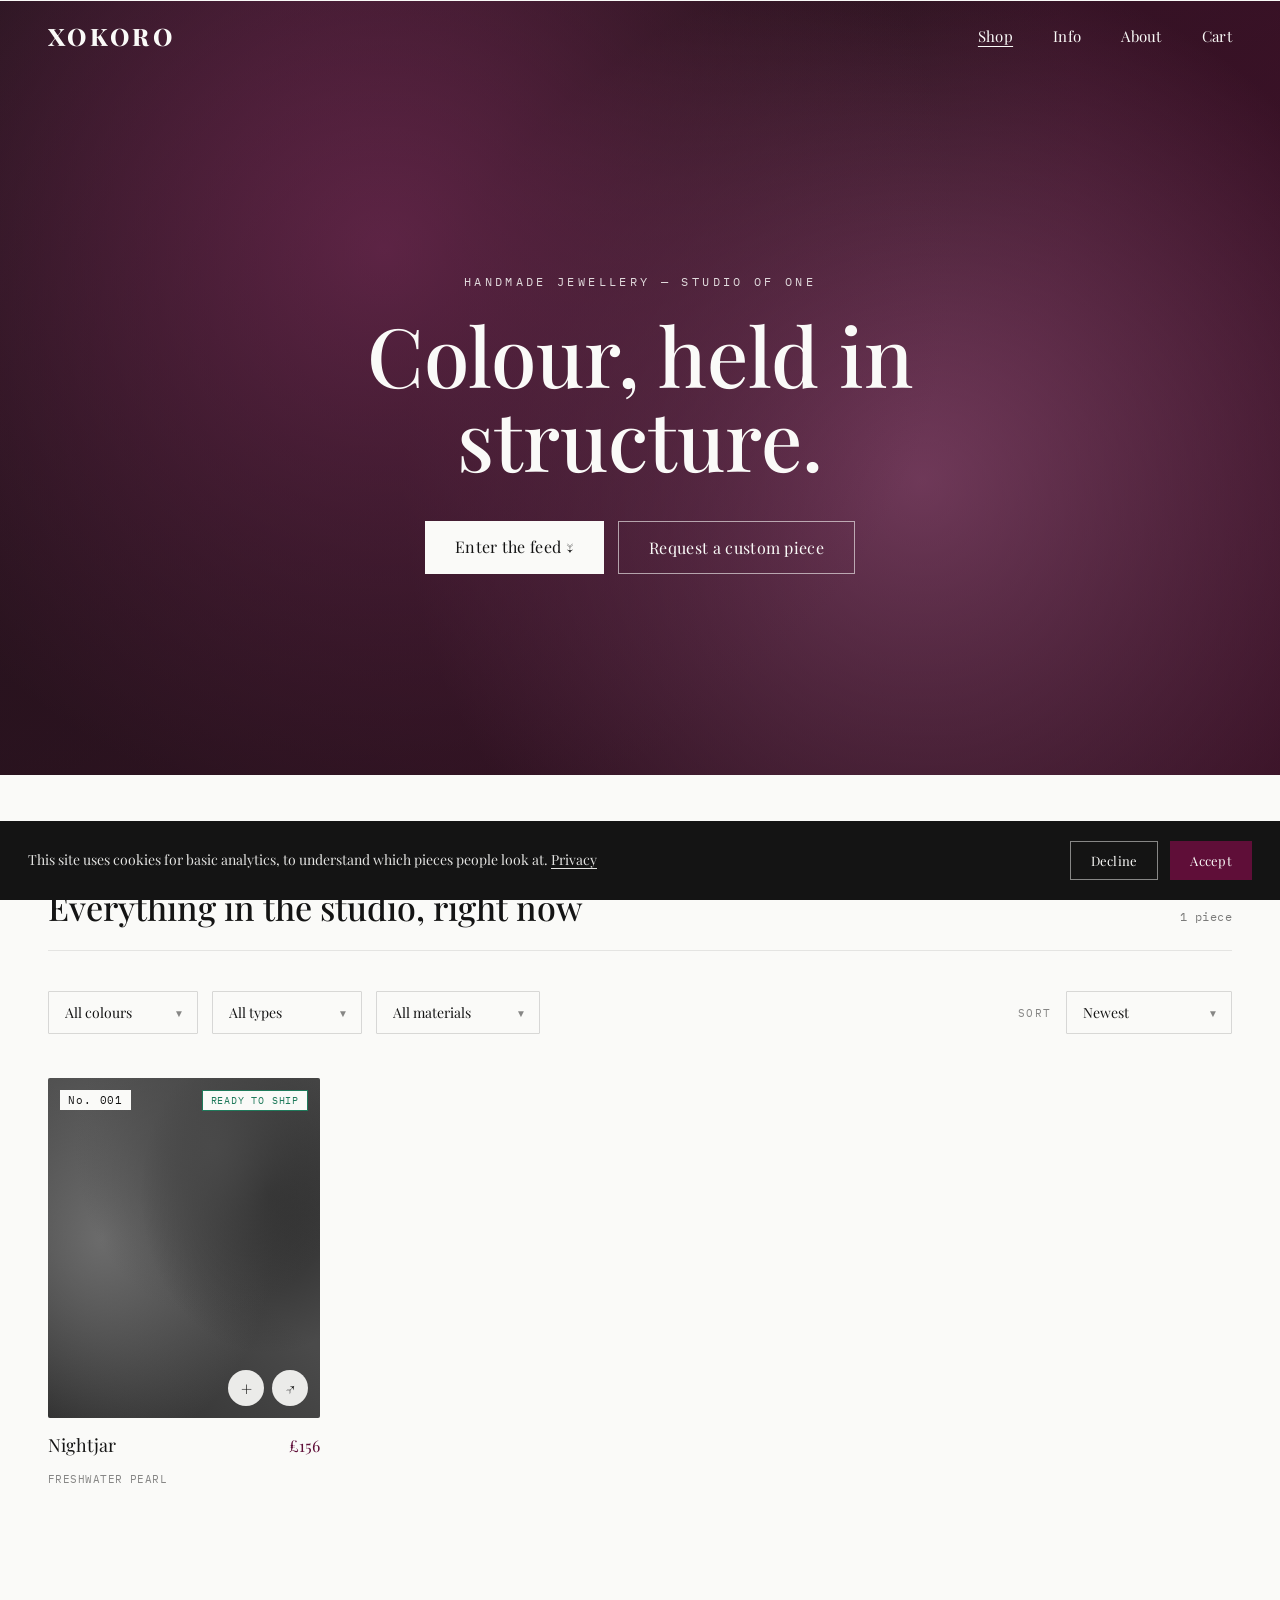
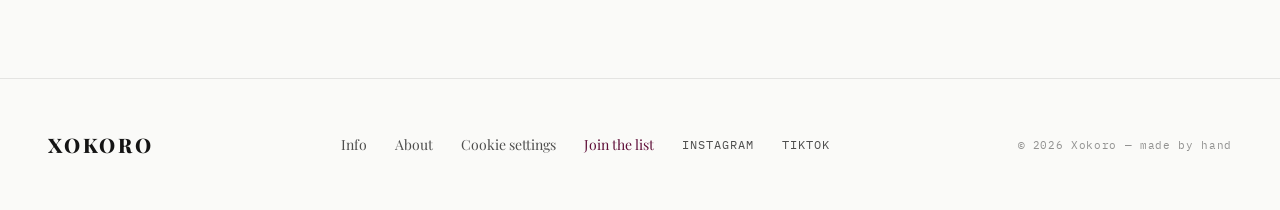
==== commit 9e2b8162: "added cart workflow" ====
--- a/index.html
+++ b/index.html
@@ -56,6 +56,7 @@
       <a href="index.html" class="xok-nav-link unset-btn" data-page="index.html">Shop</a>
       <a href="info.html" class="xok-nav-link unset-btn" data-page="info.html">Info</a>
       <a href="about.html" class="xok-nav-link unset-btn" data-page="about.html">About</a>
+      <button type="button" class="xok-nav-link xok-cart-btn unset-btn" data-cart-open aria-label="Cart">Cart<span class="xok-cart-count" style="display:none;">0</span></button>
     </div>
   </div>
 </nav>
@@ -144,6 +145,10 @@
 <div class="xok-toast"></div>
 
 <script src="assets/js/site.js" defer></script>
+<!-- Sandbox client ID for testing. Swap for the Live client ID once test
+     purchases work end to end (developer.paypal.com > Apps & Credentials > Live). -->
+<script src="https://www.paypal.com/sdk/js?client-id=AWe0EDs0qTmsLvu0VRCEOjwI426kwY5r39wY15nPmCxaiZqFDawmj0bSxD7gPV4zJ5Wu3gBEgH1vRWiq&currency=GBP" defer></script>
+<script src="assets/js/cart.js" defer></script>
 <script src="assets/js/products.js" defer></script>
 </body>
 </html>
--- a/assets/css/xokoro.css
+++ b/assets/css/xokoro.css
@@ -84,6 +84,12 @@
   color:var(--accent) !important;
 }
 .xok-nav-toggle{display:none;}
+.xok-cart-btn{position:relative;cursor:pointer;}
+.xok-cart-count{
+  display:none;align-items:center;justify-content:center;position:absolute;top:-9px;right:-14px;
+  min-width:16px;height:16px;padding:0 4px;border-radius:9px;background:var(--accent);color:var(--paper);
+  font-family:var(--mono);font-size:10px;line-height:1;
+}
 
 /* pages without a hero: nav always solid */
 body.no-hero .xok-nav{
@@ -210,6 +216,11 @@
   border:none;background:rgba(250,250,248,.92);cursor:pointer;color:var(--ink);
   display:flex;align-items:center;justify-content:center;font-size:15px;
 }
+.xok-card-add{
+  position:absolute;bottom:12px;right:56px;width:36px;height:36px;border-radius:50%;
+  border:none;background:rgba(250,250,248,.92);cursor:pointer;color:var(--ink);
+  display:flex;align-items:center;justify-content:center;font-size:19px;line-height:1;
+}
 .xok-card-row{
   display:flex;justify-content:space-between;gap:12px;align-items:baseline;
 }
@@ -301,6 +312,9 @@
 
 .xok-cta-group{display:flex;flex-direction:column;gap:12px;max-width:420px;}
 .xok-cta-group .btn{padding:18px 24px;font-size:17px;width:100%;}
+.xok-add-qty{align-self:flex-start;gap:16px;}
+.xok-add-qty button{width:32px;height:32px;line-height:30px;font-size:16px;}
+.xok-add-qty span{font-size:15px;min-width:20px;}
 
 .xok-materials{margin-top:40px;border-top:1px solid var(--line);padding-top:28px;}
 .xok-materials-label{
@@ -409,14 +423,48 @@
 }
 .xok-modal h3{font-family:var(--serif);font-weight:500;font-size:26px;margin:0 0 8px;}
 .xok-modal-price{font-family:var(--serif);font-size:20px;color:var(--accent);margin-bottom:26px;}
-.xok-paypal-stub{
-  background:#ffc439;color:#111;text-align:center;padding:14px;border-radius:4px;
-  font-family:var(--mono);font-weight:500;font-size:15px;letter-spacing:.02em;cursor:not-allowed;
-}
+#xok-modal-item-price{font-size:15px;color:var(--ink);opacity:.65;margin-bottom:18px;}
+#xok-modal-total-price{font-weight:600;margin-bottom:22px;}
+#xok-paypal-buttons{min-height:44px;}
 .xok-modal-note{font-family:var(--mono);font-size:11px;line-height:1.6;color:var(--ink);opacity:.55;margin:16px 0 0;}
 .xok-modal-close{
   position:absolute;top:16px;right:16px;all:unset;cursor:pointer;font-size:20px;color:var(--ink);opacity:.5;
 }
+
+/* ---------------------------- Cart drawer ---------------------------- */
+.xok-cart-modal{max-width:480px;max-height:88vh;overflow-y:auto;}
+.xok-cart-lines{display:flex;flex-direction:column;gap:16px;margin-bottom:24px;}
+.xok-cart-line{display:flex;gap:14px;align-items:flex-start;padding-bottom:16px;border-bottom:1px solid var(--line-soft);}
+.xok-cart-line-img{width:56px;height:56px;flex-shrink:0;background:#ECE7DE;overflow:hidden;}
+.xok-cart-line-img img{width:100%;height:100%;object-fit:cover;display:block;}
+.xok-cart-line-info{flex:1;min-width:0;}
+.xok-cart-line-title{font-family:var(--serif);font-size:16px;color:var(--ink);}
+.xok-cart-line-variant{font-family:var(--mono);font-size:11px;color:var(--ink);opacity:.6;margin-top:2px;}
+.xok-cart-line-price{font-family:var(--serif);font-size:14px;color:var(--accent);margin-top:4px;}
+.xok-cart-line-qty{display:flex;align-items:center;gap:10px;margin-top:8px;}
+.xok-cart-line-qty button{
+  all:unset;cursor:pointer;width:22px;height:22px;text-align:center;line-height:20px;
+  border:1px solid var(--line-soft);color:var(--ink);font-size:14px;
+}
+.xok-cart-line-qty button[disabled]{opacity:.35;cursor:not-allowed;}
+.xok-cart-line-qty span{font-family:var(--mono);font-size:12px;min-width:14px;text-align:center;}
+.xok-cart-line-remove{all:unset;cursor:pointer;color:var(--ink);opacity:.4;font-size:14px;flex-shrink:0;}
+.xok-cart-empty{font-family:var(--serif);font-size:15px;color:var(--ink);opacity:.6;margin-bottom:24px;}
+.xok-cart-ship{margin-bottom:22px;}
+.xok-cart-ship-label{
+  font-family:var(--mono);font-size:11px;letter-spacing:.06em;text-transform:uppercase;color:var(--ink);opacity:.7;
+  margin-bottom:9px;
+}
+.xok-cart-zones{margin-bottom:10px;}
+.xok-cart-upgrade{
+  display:flex;align-items:flex-start;gap:8px;font-family:var(--mono);font-size:11px;color:var(--ink);opacity:.75;
+  line-height:1.5;cursor:pointer;
+}
+.xok-cart-upgrade input{margin-top:2px;}
+.xok-cart-totals{border-top:1px solid var(--line-soft);padding-top:14px;margin-bottom:20px;}
+.xok-cart-totals-row{display:flex;justify-content:space-between;font-family:var(--serif);font-size:14px;color:var(--ink);opacity:.8;margin-bottom:6px;}
+.xok-cart-totals-grand{font-size:18px;color:var(--accent);opacity:1;font-weight:600;margin-bottom:0;}
+.xok-cart-note{margin-top:14px;}
 
 .xok-sub-modal{
   background:var(--paper);max-width:460px;width:100%;position:relative;animation:xfade .3s both;overflow:hidden;
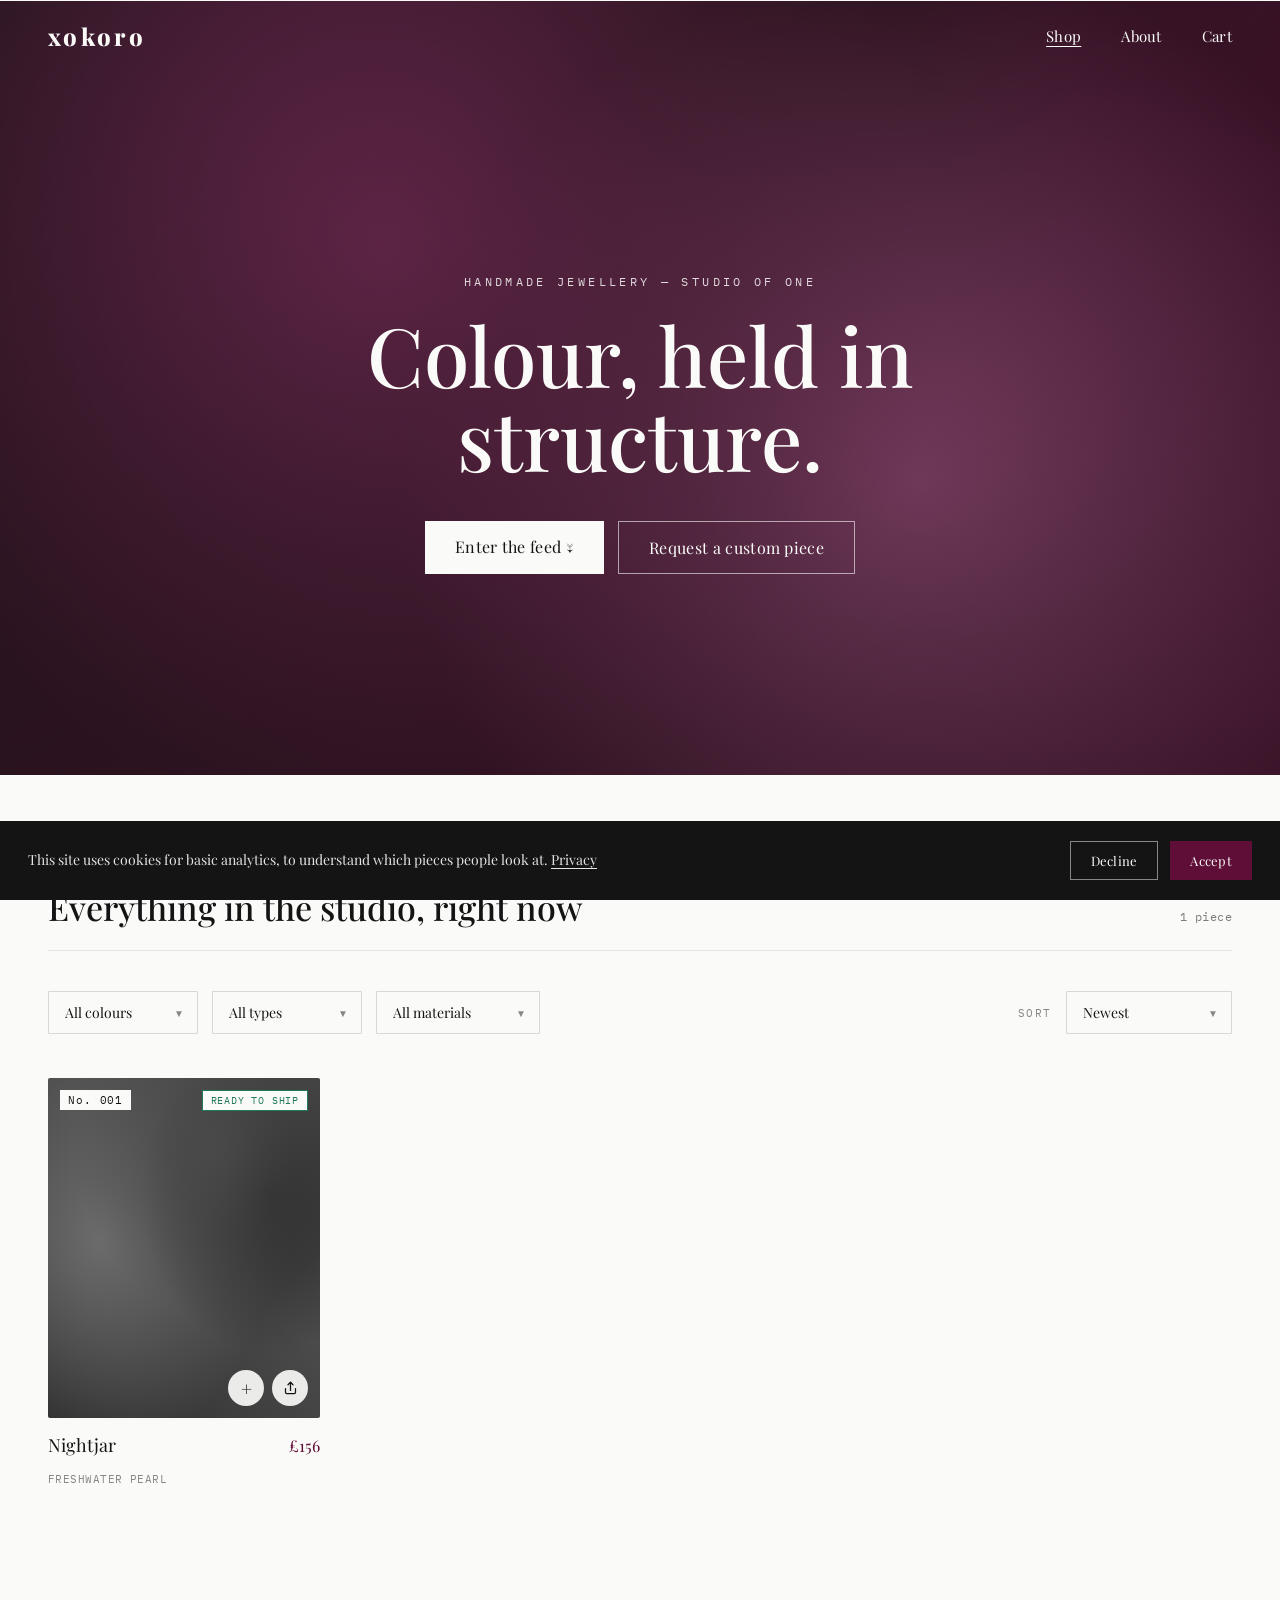
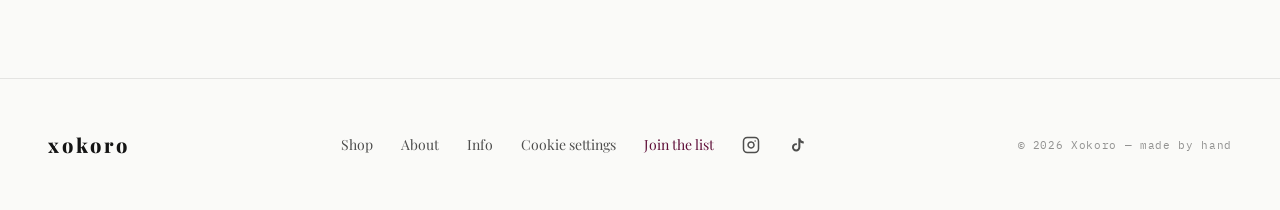
==== commit 61f0e11c: "updated per figma comments" ====
--- a/index.html
+++ b/index.html
@@ -51,10 +51,9 @@
 
 <nav class="xok-nav">
   <div class="container">
-    <a href="index.html" class="xok-nav-logo unset-btn">XOKORO</a>
+    <a href="index.html" class="xok-nav-logo unset-btn">xokoro</a>
     <div class="xok-nav-links">
       <a href="index.html" class="xok-nav-link unset-btn" data-page="index.html">Shop</a>
-      <a href="info.html" class="xok-nav-link unset-btn" data-page="info.html">Info</a>
       <a href="about.html" class="xok-nav-link unset-btn" data-page="about.html">About</a>
       <button type="button" class="xok-nav-link xok-cart-btn unset-btn" data-cart-open aria-label="Cart">Cart<span class="xok-cart-count" style="display:none;">0</span></button>
     </div>
@@ -109,14 +108,15 @@
 
 <footer class="xok-footer">
   <div class="container">
-    <a href="index.html" class="xok-footer-logo unset-btn">XOKORO</a>
+    <a href="index.html" class="xok-footer-logo unset-btn">xokoro</a>
     <div class="xok-footer-links">
+      <a href="index.html" class="xok-footer-link unset-btn">Shop</a>
+      <a href="about.html" class="xok-footer-link unset-btn">About</a>
       <a href="info.html" class="xok-footer-link unset-btn">Info</a>
-      <a href="about.html" class="xok-footer-link unset-btn">About</a>
       <button class="xok-footer-link unset-btn" data-cookie-settings>Cookie settings</button>
       <button class="xok-footer-join" data-sub-open>Join the list</button>
-      <a href="https://instagram.com" target="_blank" rel="noopener" class="xok-social">Instagram</a>
-      <a href="https://tiktok.com" target="_blank" rel="noopener" class="xok-social">TikTok</a>
+      <a href="https://instagram.com" target="_blank" rel="noopener" class="xok-social" aria-label="Instagram" title="Instagram"><svg viewBox="0 0 24 24" fill="none" stroke="currentColor" stroke-width="2" stroke-linecap="round" stroke-linejoin="round" width="18" height="18"><rect x="2" y="2" width="20" height="20" rx="5" ry="5"></rect><path d="M16 11.37A4 4 0 1 1 12.63 8 4 4 0 0 1 16 11.37z"></path><line x1="17.5" y1="6.5" x2="17.51" y2="6.5"></line></svg></a>
+      <a href="https://tiktok.com" target="_blank" rel="noopener" class="xok-social" aria-label="TikTok" title="TikTok"><svg viewBox="0 0 24 24" width="18" height="18" fill="currentColor"><path d="M16.5 3c.4 2.2 2 4 4.5 4.2V10c-1.6.1-3-.4-4.5-1.3v6.4a5.6 5.6 0 1 1-5.6-5.6c.3 0 .6 0 .9.1v2.6a2.9 2.9 0 1 0 2 2.8V3h2.7z"></path></svg></a>
     </div>
     <div class="xok-copyright">© <span data-year></span> Xokoro — made by hand</div>
   </div>
--- a/assets/css/xokoro.css
+++ b/assets/css/xokoro.css
@@ -211,6 +211,20 @@
   font-family:var(--mono);font-size:13px;letter-spacing:.04em;color:#141414;opacity:.7;
   border:1px solid #14141428;padding:16px 18px;max-width:420px;
 }
+.xok-stock-note{
+  font-family:var(--mono);font-size:12px;letter-spacing:.04em;color:var(--accent);
+  margin-bottom:18px;
+}
+.xok-sold-out-label{
+  font-family:var(--mono);font-size:11px;letter-spacing:.16em;text-transform:uppercase;
+  color:var(--ink);opacity:.55;margin-bottom:6px;
+}
+.xok-notify-form{display:flex;gap:10px;max-width:420px;}
+.xok-notify-form input{
+  flex:1;font-family:var(--serif);font-size:15px;padding:13px 15px;border:1px solid var(--line-soft);
+  background:#fff;color:var(--ink);border-radius:1px;
+}
+.xok-notify-form .btn{width:auto;padding:13px 22px;font-size:14px;}
 .xok-card-share{
   position:absolute;bottom:12px;right:12px;width:36px;height:36px;border-radius:50%;
   border:none;background:rgba(250,250,248,.92);cursor:pointer;color:var(--ink);
@@ -337,6 +351,15 @@
   font-family:var(--serif);font-weight:400;font-size:17px;line-height:1.75;
   color:var(--ink);opacity:.86;margin:0;white-space:pre-line;
 }
+.xok-info-section p + p,
+.xok-info-section p + ul,
+.xok-info-section ul + p{margin-top:16px;}
+.xok-info-section ul{
+  margin:16px 0 0;padding-left:20px;font-family:var(--serif);font-size:17px;line-height:1.7;
+  color:var(--ink);opacity:.86;
+}
+.xok-info-section li{margin-bottom:8px;}
+.xok-info-section a{color:var(--accent);text-decoration:underline;text-underline-offset:3px;}
 
 /* ---------------------------- About / contact ---------------------------- */
 .xok-about{max-width:1040px;margin:0 auto;padding:132px 48px 120px;}
@@ -348,7 +371,7 @@
   color:var(--ink);opacity:.9;margin:0 0 20px;
 }
 .xok-contact-card{
-  flex:1 1 340px;min-width:300px;background:#fff;border:1px solid var(--line);padding:36px;
+  flex:1 1 340px;min-width:300px;background:#fff;border:1px solid var(--line);padding:36px; position: sticky; top: 6rem;
 }
 .xok-contact-label{
   font-family:var(--mono);font-size:11px;letter-spacing:.16em;text-transform:uppercase;
@@ -386,9 +409,10 @@
 .xok-footer-link{all:unset;cursor:pointer;font-size:14px;color:var(--ink);opacity:.75;}
 .xok-footer-join{all:unset;cursor:pointer;font-size:14px;color:var(--accent);}
 .xok-social{
-  font-family:var(--mono);font-size:12px;letter-spacing:.08em;text-transform:uppercase;
+  display:inline-flex;align-items:center;justify-content:center;
   color:var(--ink);opacity:.75;text-decoration:none;
 }
+.xok-social:hover{opacity:1;}
 .xok-copyright{font-family:var(--mono);font-size:11px;letter-spacing:.06em;color:var(--ink);opacity:.45;}
 
 /* ---------------------------- Cookie banner ---------------------------- */
